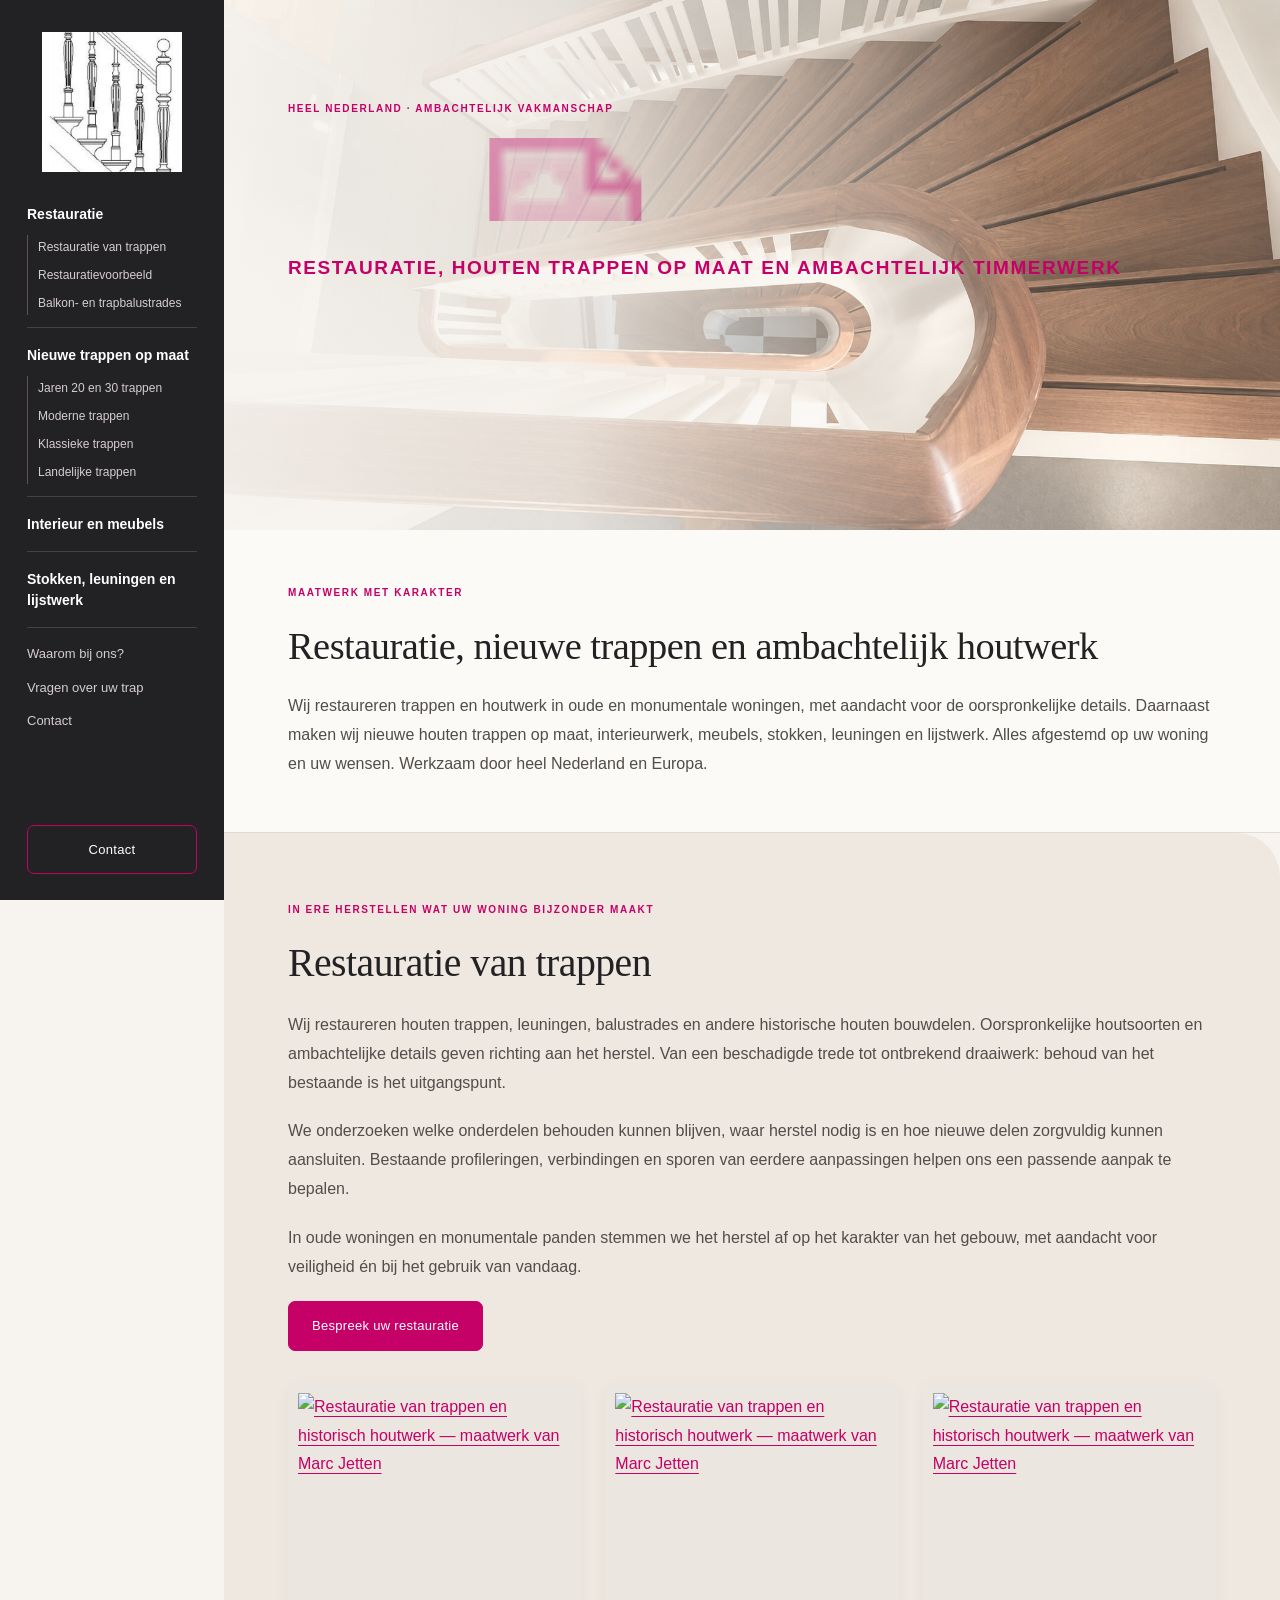
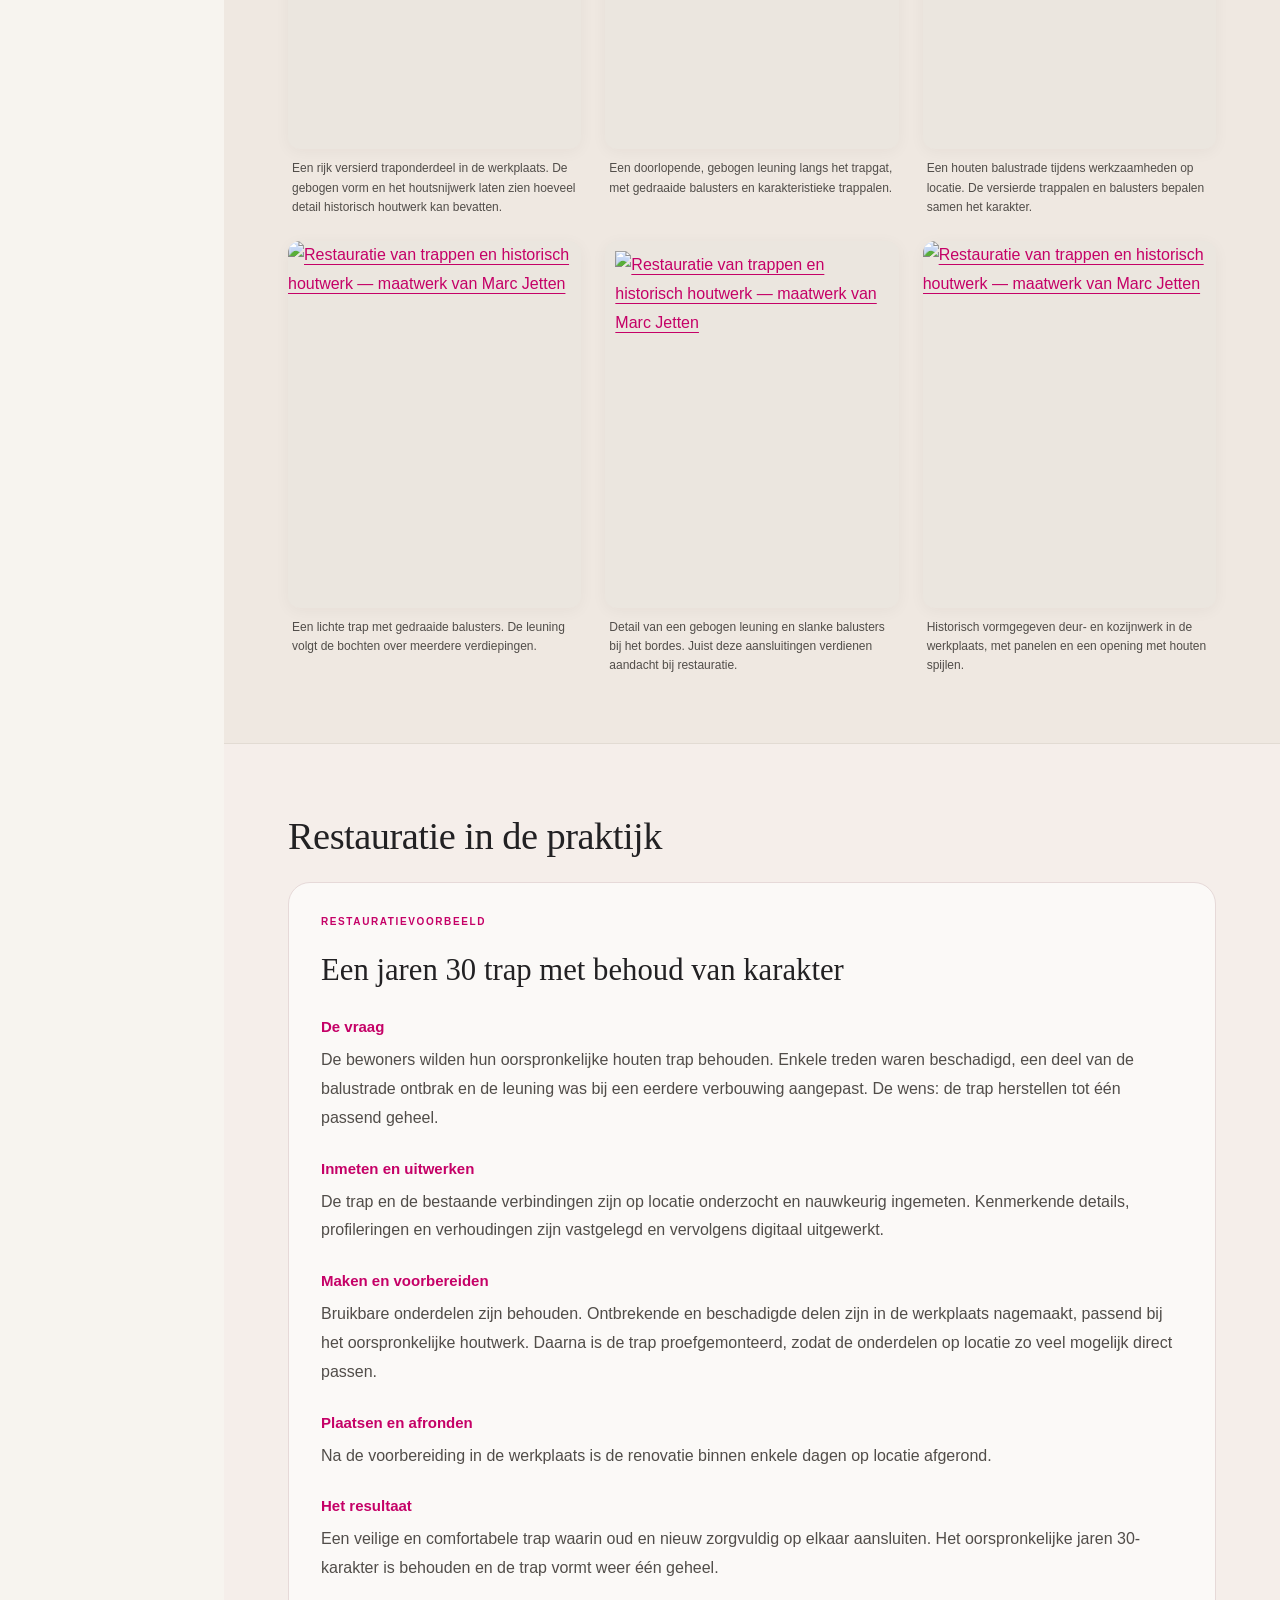
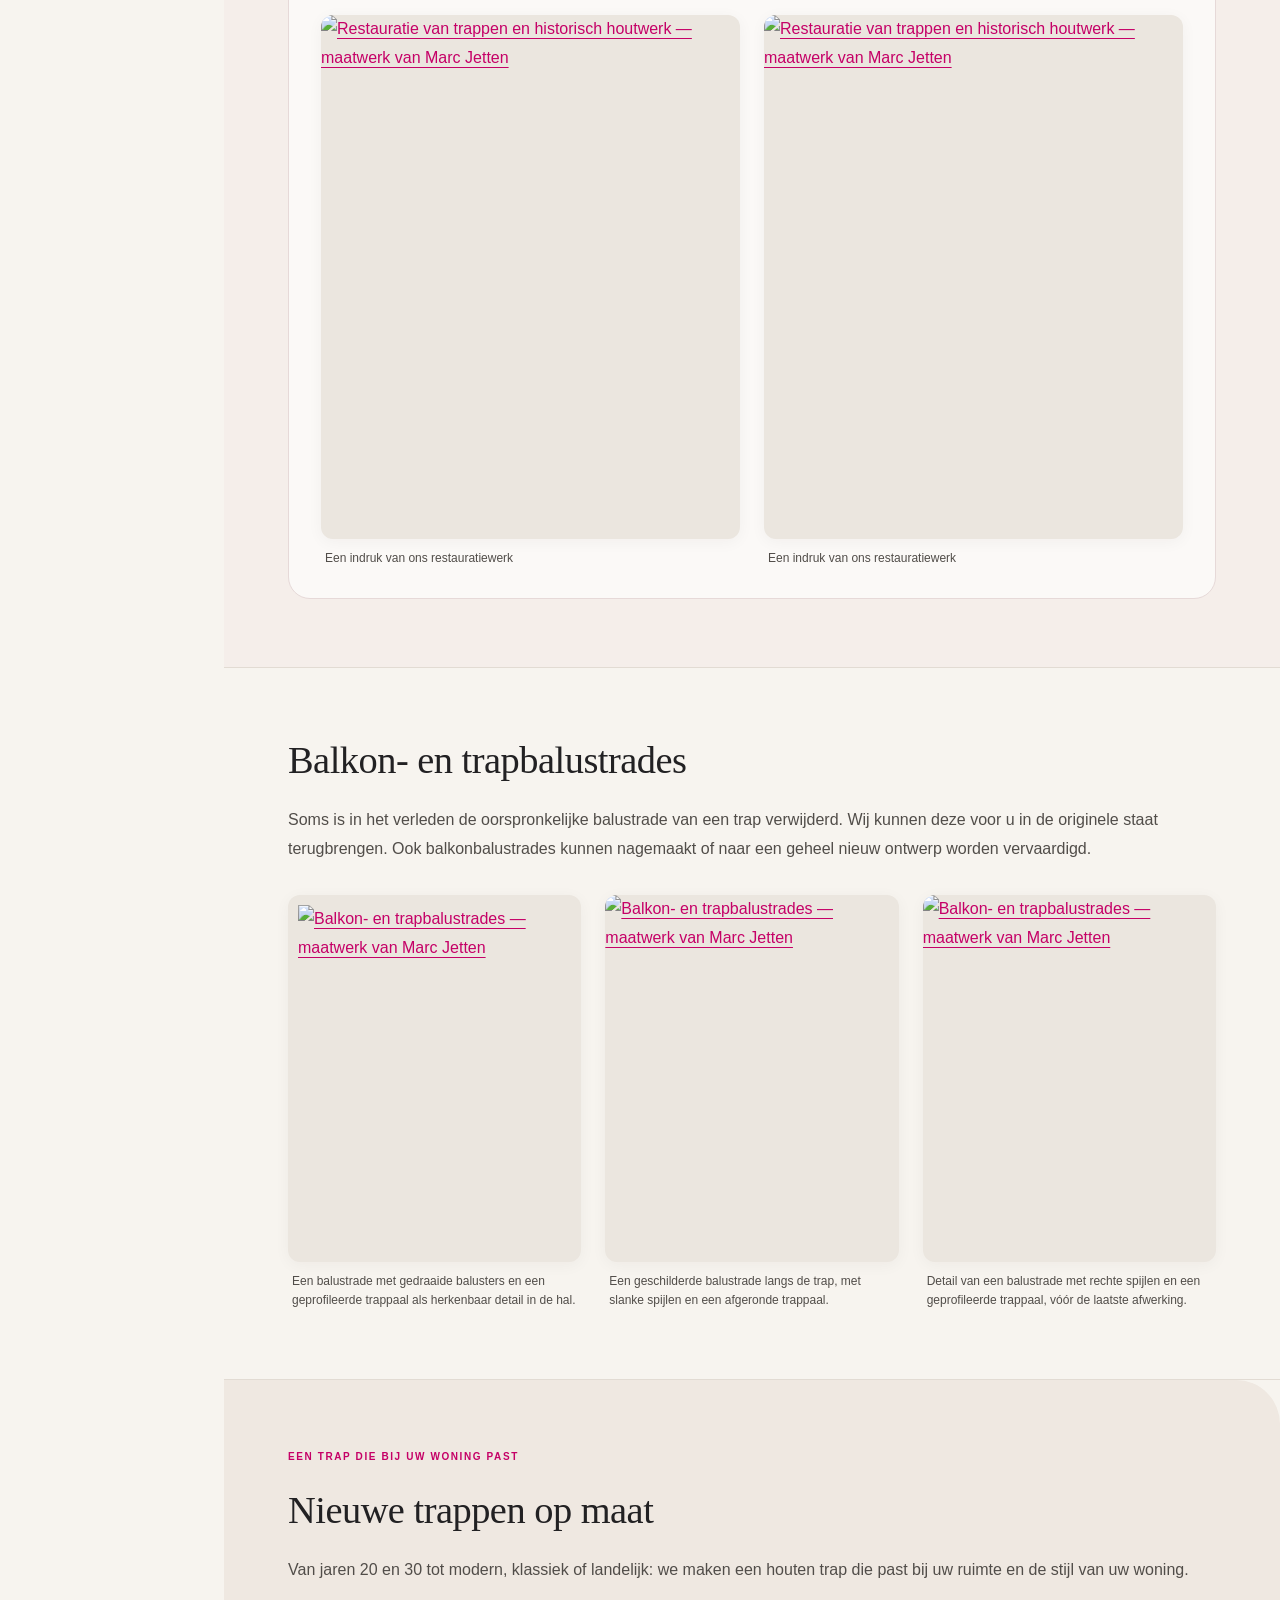
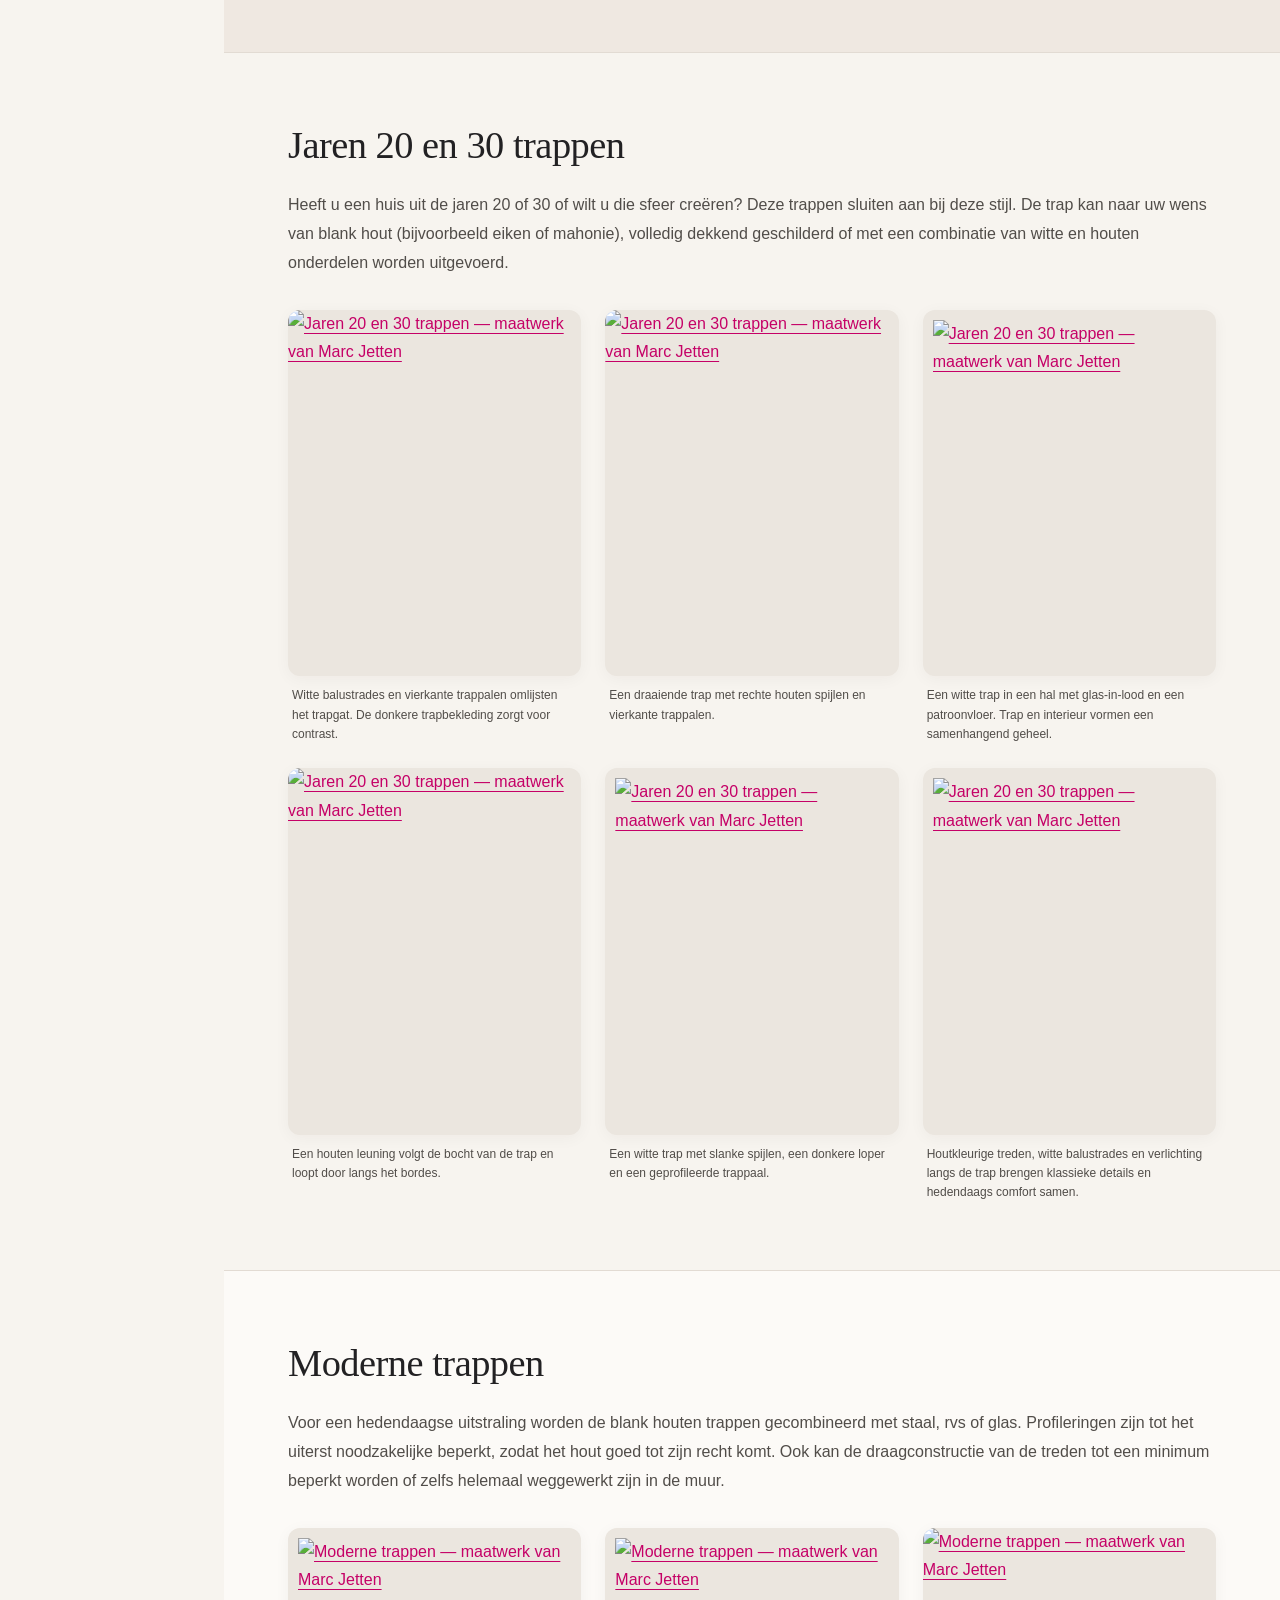
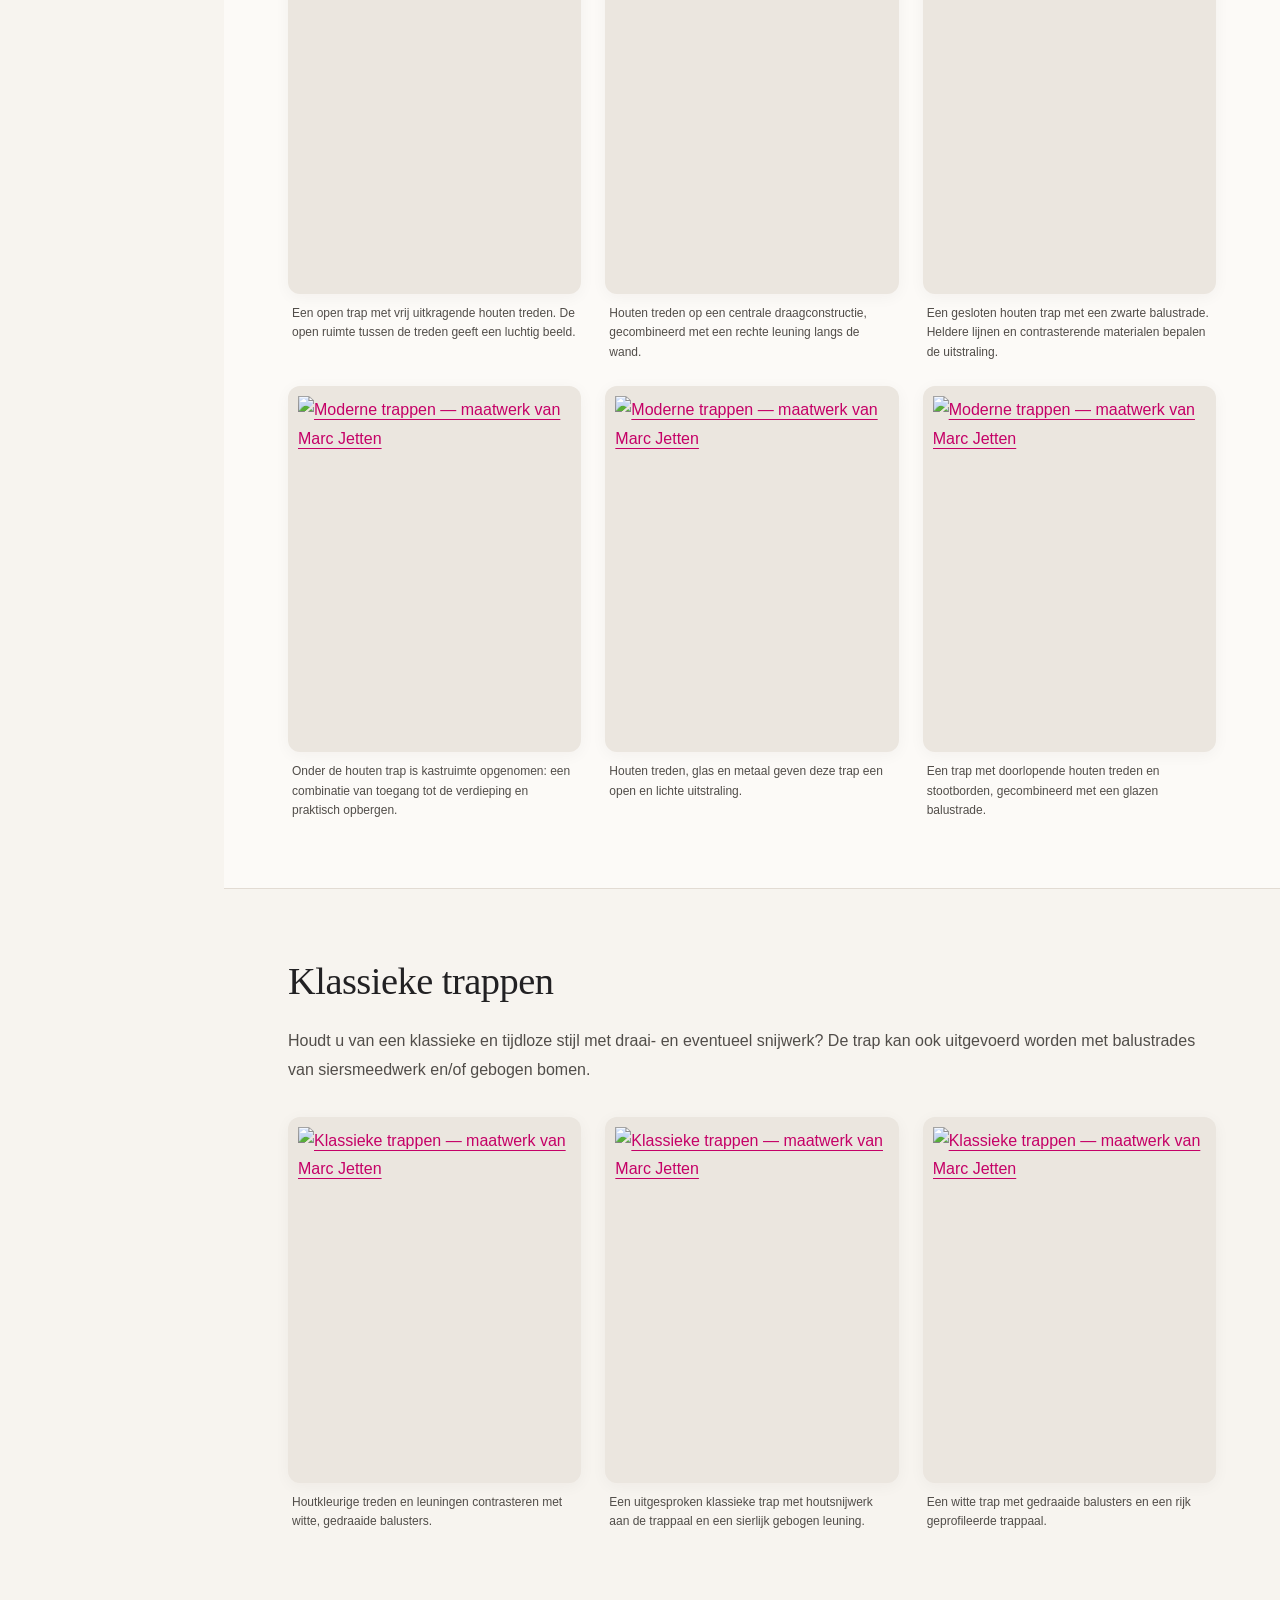
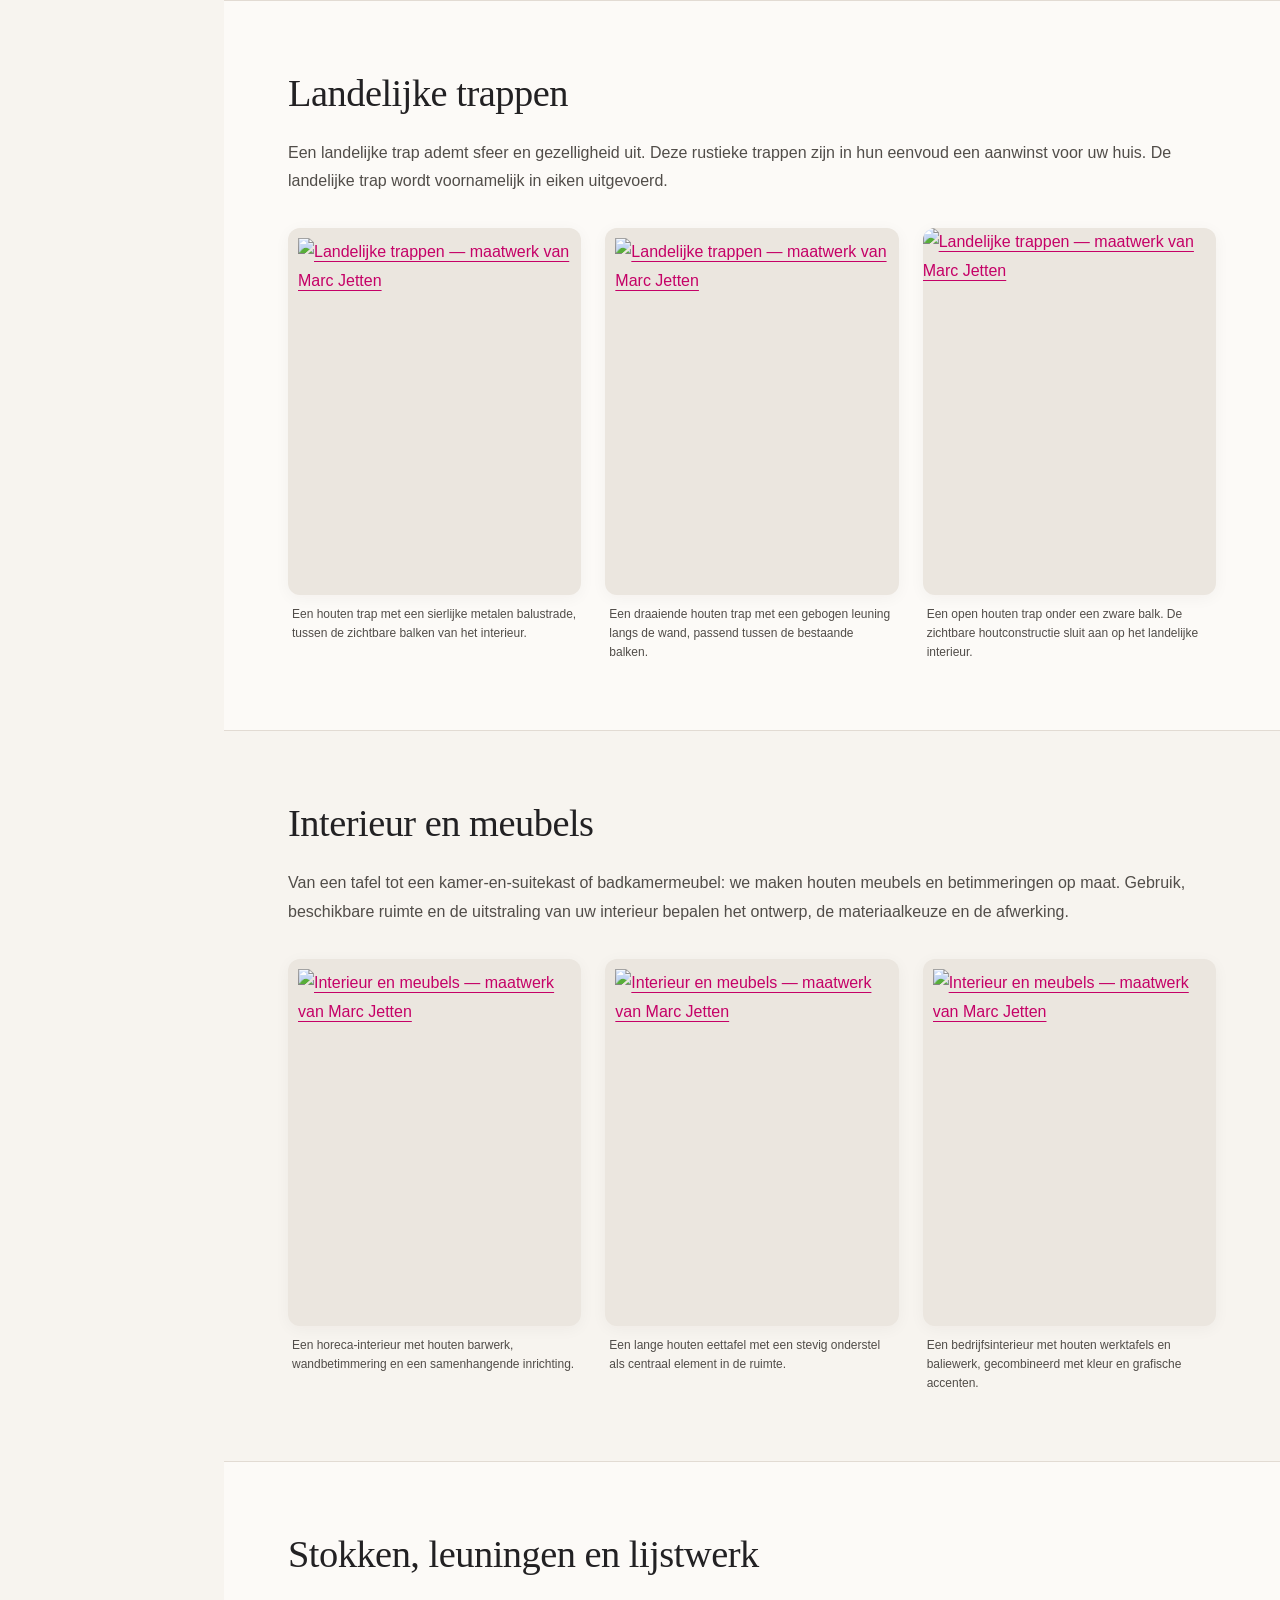
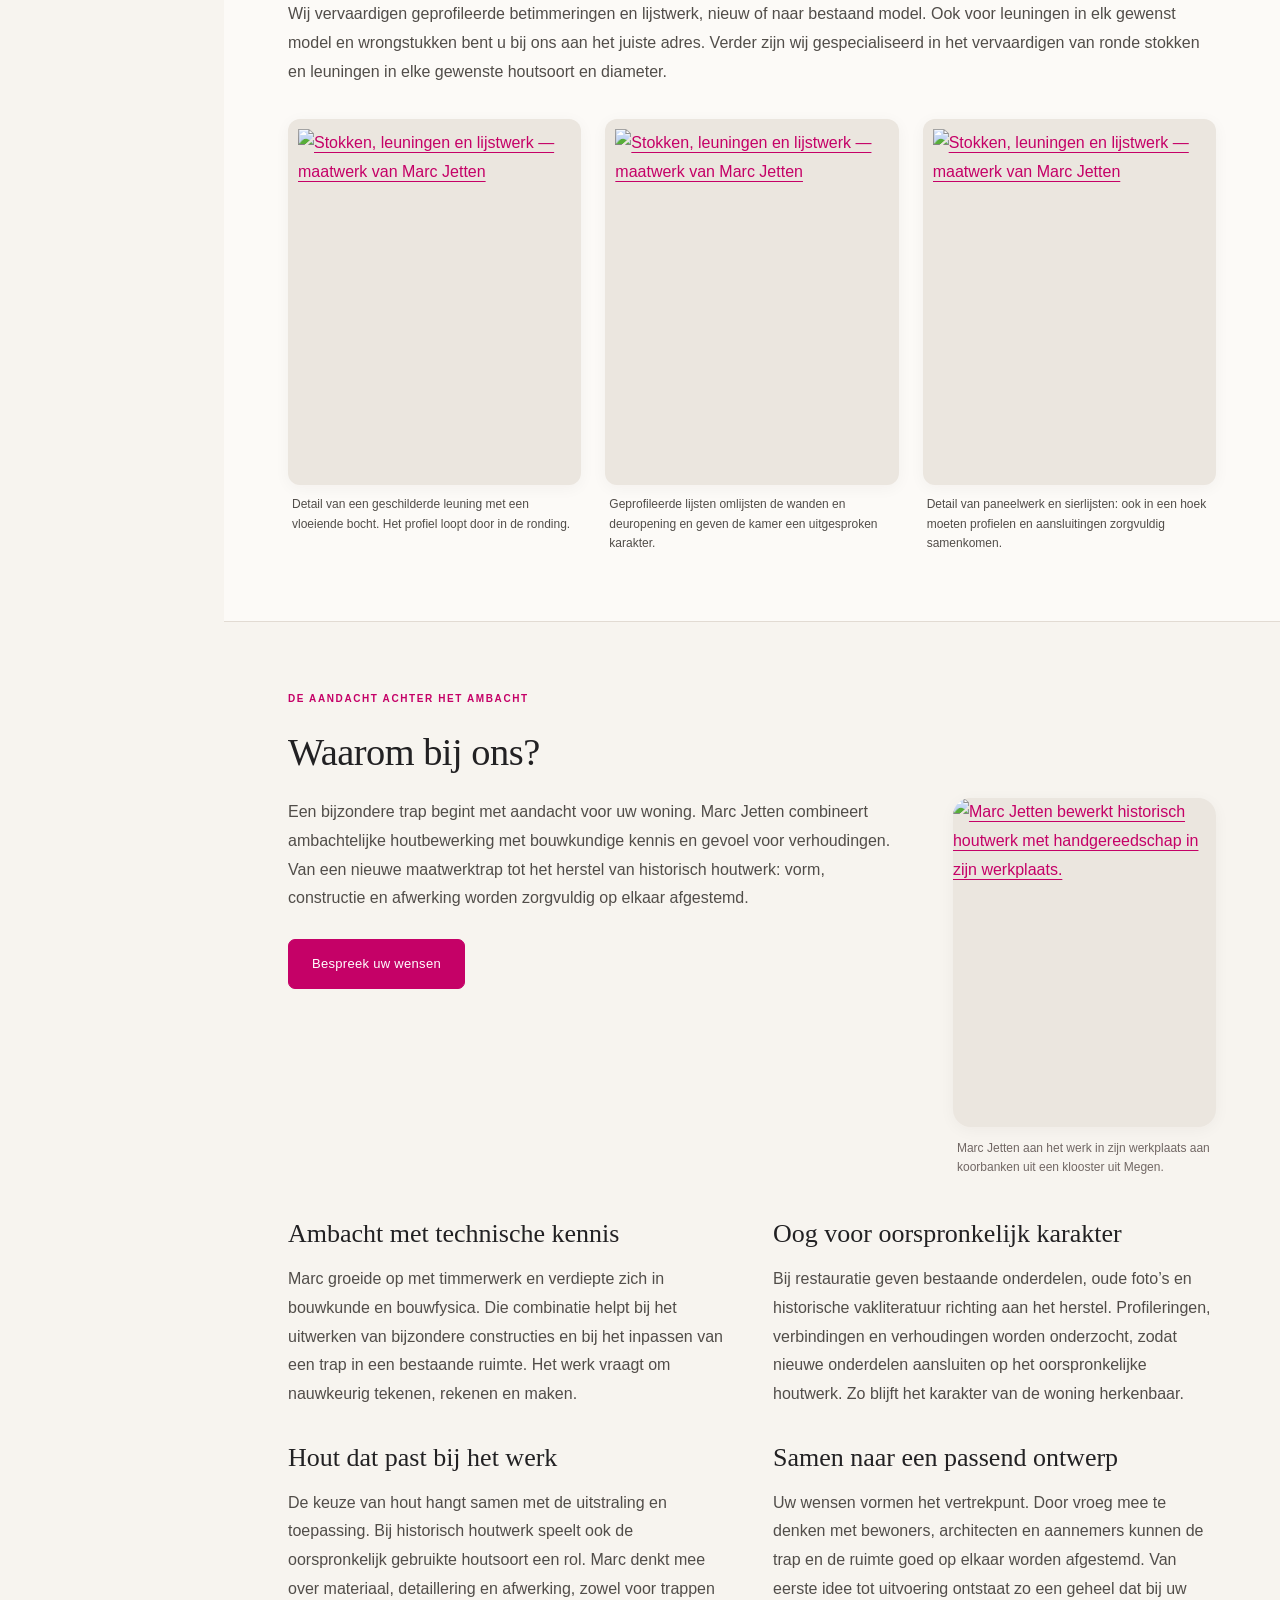
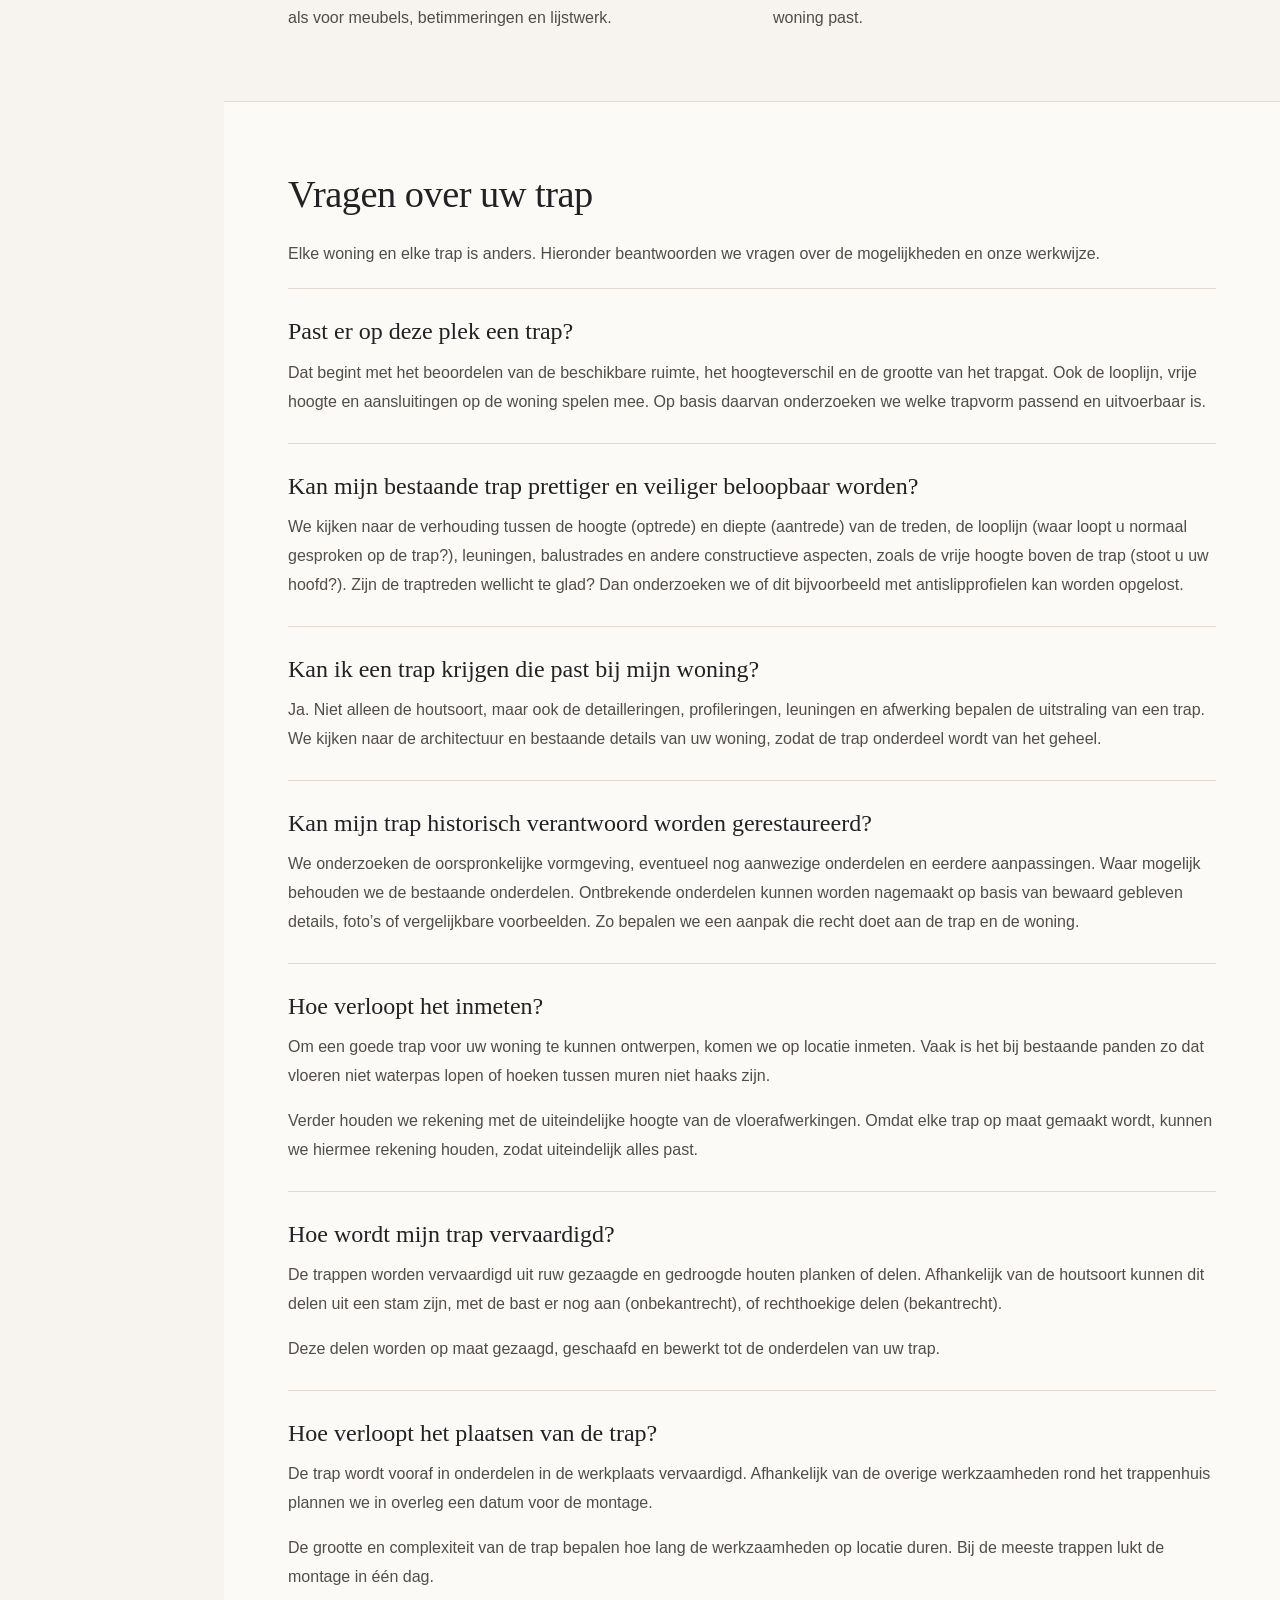
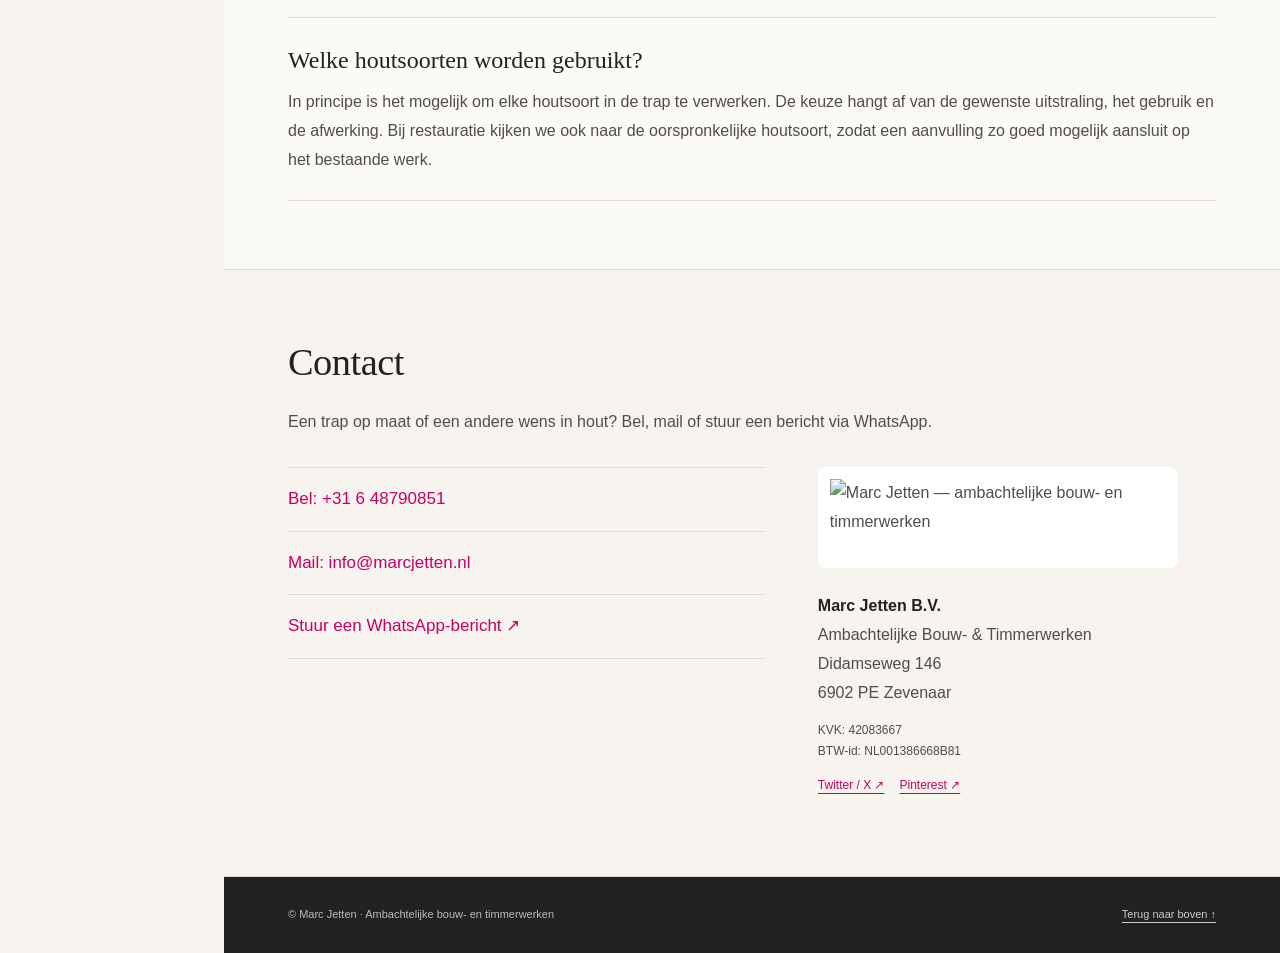
==== index.html @ 7ca2f25a "Add files via upload" ====
<!doctype html>
<html lang="nl"><head><meta charset="utf-8"><meta name="viewport" content="width=device-width,initial-scale=1">
<title>Ambachtelijke trappen op maat en restauratie | Marc Jetten</title>
<meta name="description" content="Marc Jetten maakt en restaureert ambachtelijke houten trappen op maat. Ook balustrades en timmerwerk. Werkzaam door heel Nederland.">
<meta name="robots" content="index,follow"><link rel="canonical" href="https://www.marcjetten.nl/"><meta name="theme-color" content="#141517">
<meta property="og:type" content="website"><meta property="og:locale" content="nl_NL"><meta property="og:title" content="Marc Jetten — houten trappen op maat"><meta property="og:description" content="Ambachtelijke maatwerktrappen en timmerwerk door heel Nederland.">
<link rel="stylesheet" href="styles.css"><script defer src="site.js"></script><script type="application/ld+json">{"@context": "https://schema.org", "@type": "LocalBusiness", "@id": "https://www.marcjetten.nl/#bedrijf", "name": "Marc Jetten Ambachtelijke Bouw- & Timmerwerken", "url": "https://www.marcjetten.nl/", "description": "Ambachtelijke houten trappen op maat, traprestauratie, balustrades en timmerwerk. Werkzaam door heel Nederland.", "telephone": "+31648790851", "email": "info@marcjetten.nl", "address": {"@type": "PostalAddress", "streetAddress": "Didamseweg 146", "postalCode": "6902 PE", "addressLocality": "Zevenaar", "addressCountry": "NL"}, "hasOfferCatalog": {"@type": "OfferCatalog", "name": "Trappen en timmerwerk", "itemListElement": [{"@type": "Offer", "itemOffered": {"@type": "Service", "name": "Restauratie van trappen", "description": "Wij restaureren houten trappen, leuningen, balustrades en andere historische houten bouwdelen. Oorspronkelijke houtsoorten en ambachtelijke details geven richting aan het herstel. Van een beschadigde trede tot ontbrekend draaiwerk: behoud van het bestaande is het uitgangspunt."}}, {"@type": "Offer", "itemOffered": {"@type": "Service", "name": "Balkon- en trapbalustrades", "description": "Soms is in het verleden de oorspronkelijke balustrade van een trap verwijderd. Wij kunnen deze voor u in de originele staat terugbrengen. Ook balkonbalustrades kunnen nagemaakt of naar een geheel nieuw ontwerp worden vervaardigd."}}, {"@type": "Offer", "itemOffered": {"@type": "Service", "name": "Jaren 20 en 30 trappen", "description": "Heeft u een huis uit de jaren 20 of 30 of wilt u die sfeer creëren? Deze trappen sluiten aan bij deze stijl. De trap kan naar uw wens van blank hout (bijvoorbeeld eiken of mahonie), volledig dekkend geschilderd of met een combinatie van witte en houten onderdelen worden uitgevoerd."}}, {"@type": "Offer", "itemOffered": {"@type": "Service", "name": "Moderne trappen", "description": "Voor een hedendaagse uitstraling worden de blank houten trappen gecombineerd met staal, rvs of glas. Profileringen zijn tot het uiterst noodzakelijke beperkt, zodat het hout goed tot zijn recht komt. Ook kan de draagconstructie van de treden tot een minimum beperkt worden of zelfs helemaal weggewerkt zijn in de muur."}}, {"@type": "Offer", "itemOffered": {"@type": "Service", "name": "Klassieke trappen", "description": "Houdt u van een klassieke en tijdloze stijl met draai- en eventueel snijwerk? De trap kan ook uitgevoerd worden met balustrades van siersmeedwerk en/of gebogen bomen."}}, {"@type": "Offer", "itemOffered": {"@type": "Service", "name": "Landelijke trappen", "description": "Een landelijke trap ademt sfeer en gezelligheid uit. Deze rustieke trappen zijn in hun eenvoud een aanwinst voor uw huis. De landelijke trap wordt voornamelijk in eiken uitgevoerd."}}, {"@type": "Offer", "itemOffered": {"@type": "Service", "name": "Interieur en meubels", "description": "Van een tafel tot een kamer-en-suitekast of badkamermeubel: we maken houten meubels en betimmeringen op maat. Gebruik, beschikbare ruimte en de uitstraling van uw interieur bepalen het ontwerp, de materiaalkeuze en de afwerking."}}, {"@type": "Offer", "itemOffered": {"@type": "Service", "name": "Stokken, leuningen en lijstwerk", "description": "Wij vervaardigen geprofileerde betimmeringen en lijstwerk, nieuw of naar bestaand model. Ook voor leuningen in elk gewenst model en wrongstukken bent u bij ons aan het juiste adres. Verder zijn wij gespecialiseerd in het vervaardigen van ronde stokken en leuningen in elke gewenste houtsoort en diameter."}}]}, "areaServed": {"@type": "Country", "name": "Nederland"}}</script></head>
<body><a class="skip" href="#inhoud">Naar de inhoud</a>
<header class="sidebar"><a class="brand" href="#home" aria-label="Marc Jetten — home"><img src="assets/trapillustratie.png" alt="Trapillustratie Marc Jetten" width="140" height="140"></a>
<button class="menu-toggle" type="button" aria-controls="navigatie" aria-expanded="false">Menu</button><nav id="navigatie" aria-label="Hoofdnavigatie"><div class="nav-group"><a class="nav-heading" href="#restauratie">Restauratie</a><div class="nav-items"><a href="#restauratie">Restauratie van trappen</a><a href="#projecten">Restauratievoorbeeld</a><a href="#balustrades">Balkon- en trapbalustrades</a></div></div><div class="nav-group"><a class="nav-heading" href="#nieuwe-trappen">Nieuwe trappen op maat</a><div class="nav-items"><a href="#jaren-20-en-30">Jaren 20 en 30 trappen</a><a href="#moderne-trappen">Moderne trappen</a><a href="#klassieke-trappen">Klassieke trappen</a><a href="#landelijke-trappen">Landelijke trappen</a></div></div><div class="nav-group"><a class="nav-heading" href="#interieur-en-meubels">Interieur en meubels</a><div class="nav-items"></div></div><div class="nav-group"><a class="nav-heading" href="#leuningen-en-lijstwerk">Stokken, leuningen en lijstwerk</a><div class="nav-items"></div></div><a href="#waarom-bij-ons">Waarom bij ons?</a><a href="#klantvragen">Vragen over uw trap</a><a href="#contact">Contact</a></nav><a class="contact-button" href="#contact">Contact</a></header>
<main id="inhoud"><section class="hero" id="home"><img src="assets/openingsfoto-rustig.jpg" alt="Ambachtelijk vervaardigde houten trap van Marc Jetten" fetchpriority="high"><div class="hero-copy"><p class="eyebrow">Heel Nederland · ambachtelijk vakmanschap</p><h1 class="hero-brand"><span class="visually-hidden">Marc Jetten</span><svg viewBox="235 0 1604 205" aria-hidden="true" focusable="false" xmlns="http://www.w3.org/2000/svg"><defs><filter id="woordmerk-dikker" x="-2%" y="-2%" width="104%" height="104%"><feMorphology operator="dilate" radius="2.4"/></filter><mask id="woordmerk-vorm" maskUnits="userSpaceOnUse" x="0" y="0" width="1839" height="423"><g filter="url(#woordmerk-dikker)"><image href="fotos/Logo/logomettrap.jpg" width="1839" height="423" style="filter:invert(1) grayscale(1)"/></g></mask></defs><rect x="235" y="0" width="1604" height="205" fill="#c50167" mask="url(#woordmerk-vorm)"/></svg></h1><p class="subtitle">Restauratie, houten trappen op maat en ambachtelijk timmerwerk</p></div></section>
<section class="section introduction"><p class="eyebrow">Maatwerk met karakter</p><h2>Restauratie, nieuwe trappen en ambachtelijk houtwerk</h2><p>Wij restaureren trappen en houtwerk in oude en monumentale woningen, met aandacht voor de oorspronkelijke details. Daarnaast maken wij nieuwe houten trappen op maat, interieurwerk, meubels, stokken, leuningen en lijstwerk. Alles afgestemd op uw woning en uw wensen. Werkzaam door heel Nederland en Europa.</p></section>
<section class="section restoration-section" id="restauratie" aria-labelledby="titel-restauratie"><p class="eyebrow">In ere herstellen wat uw woning bijzonder maakt</p><h2 id="titel-restauratie">Restauratie van trappen</h2><p class="intro">Wij restaureren houten trappen, leuningen, balustrades en andere historische houten bouwdelen. Oorspronkelijke houtsoorten en ambachtelijke details geven richting aan het herstel. Van een beschadigde trede tot ontbrekend draaiwerk: behoud van het bestaande is het uitgangspunt.</p><p class="intro">We onderzoeken welke onderdelen behouden kunnen blijven, waar herstel nodig is en hoe nieuwe delen zorgvuldig kunnen aansluiten. Bestaande profileringen, verbindingen en sporen van eerdere aanpassingen helpen ons een passende aanpak te bepalen.</p><p class="intro">In oude woningen en monumentale panden stemmen we het herstel af op het karakter van het gebouw, met aandacht voor veiligheid én bij het gebruik van vandaag.</p><p><a class="button" href="#contact">Bespreek uw restauratie</a></p><div class="gallery"><figure class="photo photo--contain"><a href="fotos/Restauratie/c.jpg" target="_blank" rel="noopener" aria-label="Restauratie van trappen en historisch houtwerk — maatwerk van Marc Jetten — vergroot foto"><img src="fotos/Restauratie/c.jpg" alt="Restauratie van trappen en historisch houtwerk — maatwerk van Marc Jetten" style="object-position:50% 50%" loading="lazy" decoding="async" width="480" height="600"></a><figcaption>Een rijk versierd traponderdeel in de werkplaats. De gebogen vorm en het houtsnijwerk laten zien hoeveel detail historisch houtwerk kan bevatten.</figcaption></figure><figure class="photo photo--contain"><a href="fotos/Restauratie/IMG00035.JPG" target="_blank" rel="noopener" aria-label="Restauratie van trappen en historisch houtwerk — maatwerk van Marc Jetten — vergroot foto"><img src="fotos/Restauratie/IMG00035.JPG" alt="Restauratie van trappen en historisch houtwerk — maatwerk van Marc Jetten" style="object-position:50% 50%" loading="lazy" decoding="async" width="480" height="600"></a><figcaption>Een doorlopende, gebogen leuning langs het trapgat, met gedraaide balusters en karakteristieke trappalen.</figcaption></figure><figure class="photo photo--contain"><a href="fotos/Restauratie/DSC02019.JPG" target="_blank" rel="noopener" aria-label="Restauratie van trappen en historisch houtwerk — maatwerk van Marc Jetten — vergroot foto"><img src="fotos/Restauratie/DSC02019.JPG" alt="Restauratie van trappen en historisch houtwerk — maatwerk van Marc Jetten" style="object-position:50% 50%" loading="lazy" decoding="async" width="480" height="600"></a><figcaption>Een houten balustrade tijdens werkzaamheden op locatie. De versierde trappalen en balusters bepalen samen het karakter.</figcaption></figure><figure class="photo photo--cover"><a href="fotos/Restauratie/DSC02213.JPG" target="_blank" rel="noopener" aria-label="Restauratie van trappen en historisch houtwerk — maatwerk van Marc Jetten — vergroot foto"><img src="fotos/Restauratie/DSC02213.JPG" alt="Restauratie van trappen en historisch houtwerk — maatwerk van Marc Jetten" style="object-position:50% 50%" loading="lazy" decoding="async" width="480" height="600"></a><figcaption>Een lichte trap met gedraaide balusters. De leuning volgt de bochten over meerdere verdiepingen.</figcaption></figure><figure class="photo photo--contain"><a href="fotos/Restauratie/IMG00050.JPG" target="_blank" rel="noopener" aria-label="Restauratie van trappen en historisch houtwerk — maatwerk van Marc Jetten — vergroot foto"><img src="fotos/Restauratie/IMG00050.JPG" alt="Restauratie van trappen en historisch houtwerk — maatwerk van Marc Jetten" style="object-position:50% 50%" loading="lazy" decoding="async" width="480" height="600"></a><figcaption>Detail van een gebogen leuning en slanke balusters bij het bordes. Juist deze aansluitingen verdienen aandacht bij restauratie.</figcaption></figure><figure class="photo photo--cover"><a href="fotos/Restauratie/IMG_5368.JPG" target="_blank" rel="noopener" aria-label="Restauratie van trappen en historisch houtwerk — maatwerk van Marc Jetten — vergroot foto"><img src="fotos/Restauratie/IMG_5368.JPG" alt="Restauratie van trappen en historisch houtwerk — maatwerk van Marc Jetten" style="object-position:50% 50%" loading="lazy" decoding="async" width="480" height="600"></a><figcaption>Historisch vormgegeven deur- en kozijnwerk in de werkplaats, met panelen en een opening met houten spijlen.</figcaption></figure></div></section><section class="section project-section" id="projecten"><h2>Restauratie in de praktijk</h2><article class="project"><p class="eyebrow">Restauratievoorbeeld</p><h3>Een jaren 30 trap met behoud van karakter</h3><div class="project-steps"><div class="project-step"><h4>De vraag</h4><p>De bewoners wilden hun oorspronkelijke houten trap behouden. Enkele treden waren beschadigd, een deel van de balustrade ontbrak en de leuning was bij een eerdere verbouwing aangepast. De wens: de trap herstellen tot één passend geheel.</p></div><div class="project-step"><h4>Inmeten en uitwerken</h4><p>De trap en de bestaande verbindingen zijn op locatie onderzocht en nauwkeurig ingemeten. Kenmerkende details, profileringen en verhoudingen zijn vastgelegd en vervolgens digitaal uitgewerkt.</p></div><div class="project-step"><h4>Maken en voorbereiden</h4><p>Bruikbare onderdelen zijn behouden. Ontbrekende en beschadigde delen zijn in de werkplaats nagemaakt, passend bij het oorspronkelijke houtwerk. Daarna is de trap proefgemonteerd, zodat de onderdelen op locatie zo veel mogelijk direct passen.</p></div><div class="project-step"><h4>Plaatsen en afronden</h4><p>Na de voorbereiding in de werkplaats is de renovatie binnen enkele dagen op locatie afgerond.</p></div><div class="project-step"><h4>Het resultaat</h4><p>Een veilige en comfortabele trap waarin oud en nieuw zorgvuldig op elkaar aansluiten. Het oorspronkelijke jaren 30-karakter is behouden en de trap vormt weer één geheel.</p></div></div><div class="gallery"><figure class="photo photo--contain"><a href="fotos/Restauratie/c.jpg" target="_blank" rel="noopener" aria-label="Restauratie van trappen en historisch houtwerk — maatwerk van Marc Jetten — vergroot foto"><img src="fotos/Restauratie/c.jpg" alt="Restauratie van trappen en historisch houtwerk — maatwerk van Marc Jetten" style="object-position:50% 50%" loading="lazy" decoding="async" width="480" height="600"></a><figcaption>Een indruk van ons restauratiewerk</figcaption></figure><figure class="photo photo--contain"><a href="fotos/Restauratie/IMG00035.JPG" target="_blank" rel="noopener" aria-label="Restauratie van trappen en historisch houtwerk — maatwerk van Marc Jetten — vergroot foto"><img src="fotos/Restauratie/IMG00035.JPG" alt="Restauratie van trappen en historisch houtwerk — maatwerk van Marc Jetten" style="object-position:50% 50%" loading="lazy" decoding="async" width="480" height="600"></a><figcaption>Een indruk van ons restauratiewerk</figcaption></figure></div></article></section><section class="section " id="balustrades" aria-labelledby="titel-balustrades"><h2 id="titel-balustrades">Balkon- en trapbalustrades</h2><p class="intro">Soms is in het verleden de oorspronkelijke balustrade van een trap verwijderd. Wij kunnen deze voor u in de originele staat terugbrengen. Ook balkonbalustrades kunnen nagemaakt of naar een geheel nieuw ontwerp worden vervaardigd.</p><div class="gallery"><figure class="photo photo--contain"><a href="fotos/Balkon%20en%20traphekken/beginfoto.JPG" target="_blank" rel="noopener" aria-label="Balkon- en trapbalustrades — maatwerk van Marc Jetten — vergroot foto"><img src="fotos/Balkon%20en%20traphekken/beginfoto.JPG" alt="Balkon- en trapbalustrades — maatwerk van Marc Jetten" style="object-position:50% 50%" loading="lazy" decoding="async" width="480" height="600"></a><figcaption>Een balustrade met gedraaide balusters en een geprofileerde trappaal als herkenbaar detail in de hal.</figcaption></figure><figure class="photo photo--cover"><a href="fotos/Balkon%20en%20traphekken/DSC02179.JPG" target="_blank" rel="noopener" aria-label="Balkon- en trapbalustrades — maatwerk van Marc Jetten — vergroot foto"><img src="fotos/Balkon%20en%20traphekken/DSC02179.JPG" alt="Balkon- en trapbalustrades — maatwerk van Marc Jetten" style="object-position:50% 50%" loading="lazy" decoding="async" width="480" height="600"></a><figcaption>Een geschilderde balustrade langs de trap, met slanke spijlen en een afgeronde trappaal.</figcaption></figure><figure class="photo photo--cover"><a href="fotos/Balkon%20en%20traphekken/IMG_3470.jpg" target="_blank" rel="noopener" aria-label="Balkon- en trapbalustrades — maatwerk van Marc Jetten — vergroot foto"><img src="fotos/Balkon%20en%20traphekken/IMG_3470.jpg" alt="Balkon- en trapbalustrades — maatwerk van Marc Jetten" style="object-position:50% 50%" loading="lazy" decoding="async" width="480" height="600"></a><figcaption>Detail van een balustrade met rechte spijlen en een geprofileerde trappaal, vóór de laatste afwerking.</figcaption></figure></div></section><section class="section chapter-heading" id="nieuwe-trappen" aria-labelledby="titel-nieuwe-trappen"><p class="eyebrow">Een trap die bij uw woning past</p><h2 id="titel-nieuwe-trappen">Nieuwe trappen op maat</h2><p class="intro">Van jaren 20 en 30 tot modern, klassiek of landelijk: we maken een houten trap die past bij uw ruimte en de stijl van uw woning.</p></section><section class="section " id="jaren-20-en-30" aria-labelledby="titel-jaren-20-en-30"><h2 id="titel-jaren-20-en-30">Jaren 20 en 30 trappen</h2><p class="intro">Heeft u een huis uit de jaren 20 of 30 of wilt u die sfeer creëren? Deze trappen sluiten aan bij deze stijl. De trap kan naar uw wens van blank hout (bijvoorbeeld eiken of mahonie), volledig dekkend geschilderd of met een combinatie van witte en houten onderdelen worden uitgevoerd.</p><div class="gallery"><figure class="photo photo--cover"><a href="fotos/Jaren%2030/DSC01485.JPG" target="_blank" rel="noopener" aria-label="Jaren 20 en 30 trappen — maatwerk van Marc Jetten — vergroot foto"><img src="fotos/Jaren%2030/DSC01485.JPG" alt="Jaren 20 en 30 trappen — maatwerk van Marc Jetten" style="object-position:50% 50%" loading="lazy" decoding="async" width="480" height="600"></a><figcaption>Witte balustrades en vierkante trappalen omlijsten het trapgat. De donkere trapbekleding zorgt voor contrast.</figcaption></figure><figure class="photo photo--cover"><a href="fotos/Jaren%2030/Image-1.jpg" target="_blank" rel="noopener" aria-label="Jaren 20 en 30 trappen — maatwerk van Marc Jetten — vergroot foto"><img src="fotos/Jaren%2030/Image-1.jpg" alt="Jaren 20 en 30 trappen — maatwerk van Marc Jetten" style="object-position:50% 50%" loading="lazy" decoding="async" width="480" height="600"></a><figcaption>Een draaiende trap met rechte houten spijlen en vierkante trappalen.</figcaption></figure><figure class="photo photo--contain"><a href="fotos/Jaren%2030/DSC04660.JPG" target="_blank" rel="noopener" aria-label="Jaren 20 en 30 trappen — maatwerk van Marc Jetten — vergroot foto"><img src="fotos/Jaren%2030/DSC04660.JPG" alt="Jaren 20 en 30 trappen — maatwerk van Marc Jetten" style="object-position:50% 50%" loading="lazy" decoding="async" width="480" height="600"></a><figcaption>Een witte trap in een hal met glas-in-lood en een patroonvloer. Trap en interieur vormen een samenhangend geheel.</figcaption></figure><figure class="photo photo--cover"><a href="fotos/Jaren%2030/IMG_0503.jpg" target="_blank" rel="noopener" aria-label="Jaren 20 en 30 trappen — maatwerk van Marc Jetten — vergroot foto"><img src="fotos/Jaren%2030/IMG_0503.jpg" alt="Jaren 20 en 30 trappen — maatwerk van Marc Jetten" style="object-position:50% 50%" loading="lazy" decoding="async" width="480" height="600"></a><figcaption>Een houten leuning volgt de bocht van de trap en loopt door langs het bordes.</figcaption></figure><figure class="photo photo--contain"><a href="fotos/Jaren%2030/DSC02108.JPG" target="_blank" rel="noopener" aria-label="Jaren 20 en 30 trappen — maatwerk van Marc Jetten — vergroot foto"><img src="fotos/Jaren%2030/DSC02108.JPG" alt="Jaren 20 en 30 trappen — maatwerk van Marc Jetten" style="object-position:50% 50%" loading="lazy" decoding="async" width="480" height="600"></a><figcaption>Een witte trap met slanke spijlen, een donkere loper en een geprofileerde trappaal.</figcaption></figure><figure class="photo photo--contain"><a href="fotos/Jaren%2030/IMG_0297.JPG" target="_blank" rel="noopener" aria-label="Jaren 20 en 30 trappen — maatwerk van Marc Jetten — vergroot foto"><img src="fotos/Jaren%2030/IMG_0297.JPG" alt="Jaren 20 en 30 trappen — maatwerk van Marc Jetten" style="object-position:50% 50%" loading="lazy" decoding="async" width="480" height="600"></a><figcaption>Houtkleurige treden, witte balustrades en verlichting langs de trap brengen klassieke details en hedendaags comfort samen.</figcaption></figure></div></section><section class="section " id="moderne-trappen" aria-labelledby="titel-moderne-trappen"><h2 id="titel-moderne-trappen">Moderne trappen</h2><p class="intro">Voor een hedendaagse uitstraling worden de blank houten trappen gecombineerd met staal, rvs of glas. Profileringen zijn tot het uiterst noodzakelijke beperkt, zodat het hout goed tot zijn recht komt. Ook kan de draagconstructie van de treden tot een minimum beperkt worden of zelfs helemaal weggewerkt zijn in de muur.</p><div class="gallery"><figure class="photo photo--contain"><a href="fotos/Moderne%20trappen/45.jpg" target="_blank" rel="noopener" aria-label="Moderne trappen — maatwerk van Marc Jetten — vergroot foto"><img src="fotos/Moderne%20trappen/45.jpg" alt="Moderne trappen — maatwerk van Marc Jetten" style="object-position:50% 50%" loading="lazy" decoding="async" width="480" height="600"></a><figcaption>Een open trap met vrij uitkragende houten treden. De open ruimte tussen de treden geeft een luchtig beeld.</figcaption></figure><figure class="photo photo--contain"><a href="fotos/Moderne%20trappen/IMG_4645.JPG" target="_blank" rel="noopener" aria-label="Moderne trappen — maatwerk van Marc Jetten — vergroot foto"><img src="fotos/Moderne%20trappen/IMG_4645.JPG" alt="Moderne trappen — maatwerk van Marc Jetten" style="object-position:50% 50%" loading="lazy" decoding="async" width="480" height="600"></a><figcaption>Houten treden op een centrale draagconstructie, gecombineerd met een rechte leuning langs de wand.</figcaption></figure><figure class="photo photo--cover"><a href="fotos/Moderne%20trappen/IMG_5695.JPG" target="_blank" rel="noopener" aria-label="Moderne trappen — maatwerk van Marc Jetten — vergroot foto"><img src="fotos/Moderne%20trappen/IMG_5695.JPG" alt="Moderne trappen — maatwerk van Marc Jetten" style="object-position:50% 50%" loading="lazy" decoding="async" width="480" height="600"></a><figcaption>Een gesloten houten trap met een zwarte balustrade. Heldere lijnen en contrasterende materialen bepalen de uitstraling.</figcaption></figure><figure class="photo photo--contain"><a href="fotos/Moderne%20trappen/IMG_5697.jpg" target="_blank" rel="noopener" aria-label="Moderne trappen — maatwerk van Marc Jetten — vergroot foto"><img src="fotos/Moderne%20trappen/IMG_5697.jpg" alt="Moderne trappen — maatwerk van Marc Jetten" style="object-position:50% 50%" loading="lazy" decoding="async" width="480" height="600"></a><figcaption>Onder de houten trap is kastruimte opgenomen: een combinatie van toegang tot de verdieping en praktisch opbergen.</figcaption></figure><figure class="photo photo--contain"><a href="fotos/Moderne%20trappen/beginfoto.JPG" target="_blank" rel="noopener" aria-label="Moderne trappen — maatwerk van Marc Jetten — vergroot foto"><img src="fotos/Moderne%20trappen/beginfoto.JPG" alt="Moderne trappen — maatwerk van Marc Jetten" style="object-position:50% 50%" loading="lazy" decoding="async" width="480" height="600"></a><figcaption>Houten treden, glas en metaal geven deze trap een open en lichte uitstraling.</figcaption></figure><figure class="photo photo--contain"><a href="fotos/Moderne%20trappen/eiken.JPG" target="_blank" rel="noopener" aria-label="Moderne trappen — maatwerk van Marc Jetten — vergroot foto"><img src="fotos/Moderne%20trappen/eiken.JPG" alt="Moderne trappen — maatwerk van Marc Jetten" style="object-position:50% 50%" loading="lazy" decoding="async" width="480" height="600"></a><figcaption>Een trap met doorlopende houten treden en stootborden, gecombineerd met een glazen balustrade.</figcaption></figure></div></section><section class="section " id="klassieke-trappen" aria-labelledby="titel-klassieke-trappen"><h2 id="titel-klassieke-trappen">Klassieke trappen</h2><p class="intro">Houdt u van een klassieke en tijdloze stijl met draai- en eventueel snijwerk? De trap kan ook uitgevoerd worden met balustrades van siersmeedwerk en/of gebogen bomen.</p><div class="gallery"><figure class="photo photo--contain"><a href="fotos/Klassieke%20trappen/DSC01148.JPG" target="_blank" rel="noopener" aria-label="Klassieke trappen — maatwerk van Marc Jetten — vergroot foto"><img src="fotos/Klassieke%20trappen/DSC01148.JPG" alt="Klassieke trappen — maatwerk van Marc Jetten" style="object-position:50% 50%" loading="lazy" decoding="async" width="480" height="600"></a><figcaption>Houtkleurige treden en leuningen contrasteren met witte, gedraaide balusters.</figcaption></figure><figure class="photo photo--contain"><a href="fotos/Klassieke%20trappen/DSC01207.JPG" target="_blank" rel="noopener" aria-label="Klassieke trappen — maatwerk van Marc Jetten — vergroot foto"><img src="fotos/Klassieke%20trappen/DSC01207.JPG" alt="Klassieke trappen — maatwerk van Marc Jetten" style="object-position:50% 50%" loading="lazy" decoding="async" width="480" height="600"></a><figcaption>Een uitgesproken klassieke trap met houtsnijwerk aan de trappaal en een sierlijk gebogen leuning.</figcaption></figure><figure class="photo photo--contain"><a href="fotos/Klassieke%20trappen/DSC01756.JPG" target="_blank" rel="noopener" aria-label="Klassieke trappen — maatwerk van Marc Jetten — vergroot foto"><img src="fotos/Klassieke%20trappen/DSC01756.JPG" alt="Klassieke trappen — maatwerk van Marc Jetten" style="object-position:50% 50%" loading="lazy" decoding="async" width="480" height="600"></a><figcaption>Een witte trap met gedraaide balusters en een rijk geprofileerde trappaal.</figcaption></figure></div></section><section class="section " id="landelijke-trappen" aria-labelledby="titel-landelijke-trappen"><h2 id="titel-landelijke-trappen">Landelijke trappen</h2><p class="intro">Een landelijke trap ademt sfeer en gezelligheid uit. Deze rustieke trappen zijn in hun eenvoud een aanwinst voor uw huis. De landelijke trap wordt voornamelijk in eiken uitgevoerd.</p><div class="gallery"><figure class="photo photo--contain"><a href="fotos/Landelijke%20trappen/DSC06450.JPG" target="_blank" rel="noopener" aria-label="Landelijke trappen — maatwerk van Marc Jetten — vergroot foto"><img src="fotos/Landelijke%20trappen/DSC06450.JPG" alt="Landelijke trappen — maatwerk van Marc Jetten" style="object-position:50% 50%" loading="lazy" decoding="async" width="480" height="600"></a><figcaption>Een houten trap met een sierlijke metalen balustrade, tussen de zichtbare balken van het interieur.</figcaption></figure><figure class="photo photo--contain"><a href="fotos/Landelijke%20trappen/DSC05440.JPG" target="_blank" rel="noopener" aria-label="Landelijke trappen — maatwerk van Marc Jetten — vergroot foto"><img src="fotos/Landelijke%20trappen/DSC05440.JPG" alt="Landelijke trappen — maatwerk van Marc Jetten" style="object-position:50% 50%" loading="lazy" decoding="async" width="480" height="600"></a><figcaption>Een draaiende houten trap met een gebogen leuning langs de wand, passend tussen de bestaande balken.</figcaption></figure><figure class="photo photo--cover"><a href="fotos/Landelijke%20trappen/upload%20140410%20014.JPG" target="_blank" rel="noopener" aria-label="Landelijke trappen — maatwerk van Marc Jetten — vergroot foto"><img src="fotos/Landelijke%20trappen/upload%20140410%20014.JPG" alt="Landelijke trappen — maatwerk van Marc Jetten" style="object-position:50% 50%" loading="lazy" decoding="async" width="480" height="600"></a><figcaption>Een open houten trap onder een zware balk. De zichtbare houtconstructie sluit aan op het landelijke interieur.</figcaption></figure></div></section><section class="section " id="interieur-en-meubels" aria-labelledby="titel-interieur-en-meubels"><h2 id="titel-interieur-en-meubels">Interieur en meubels</h2><p class="intro">Van een tafel tot een kamer-en-suitekast of badkamermeubel: we maken houten meubels en betimmeringen op maat. Gebruik, beschikbare ruimte en de uitstraling van uw interieur bepalen het ontwerp, de materiaalkeuze en de afwerking.</p><div class="gallery"><figure class="photo photo--contain"><a href="fotos/Interieur%20en%20meubels/18.jpg" target="_blank" rel="noopener" aria-label="Interieur en meubels — maatwerk van Marc Jetten — vergroot foto"><img src="fotos/Interieur%20en%20meubels/18.jpg" alt="Interieur en meubels — maatwerk van Marc Jetten" style="object-position:50% 50%" loading="lazy" decoding="async" width="480" height="600"></a><figcaption>Een horeca-interieur met houten barwerk, wandbetimmering en een samenhangende inrichting.</figcaption></figure><figure class="photo photo--contain"><a href="fotos/Interieur%20en%20meubels/DSC00945%20%281%29.jpg" target="_blank" rel="noopener" aria-label="Interieur en meubels — maatwerk van Marc Jetten — vergroot foto"><img src="fotos/Interieur%20en%20meubels/DSC00945%20%281%29.jpg" alt="Interieur en meubels — maatwerk van Marc Jetten" style="object-position:50% 50%" loading="lazy" decoding="async" width="480" height="600"></a><figcaption>Een lange houten eettafel met een stevig onderstel als centraal element in de ruimte.</figcaption></figure><figure class="photo photo--contain"><a href="fotos/Interieur%20en%20meubels/DSC05929.jpg" target="_blank" rel="noopener" aria-label="Interieur en meubels — maatwerk van Marc Jetten — vergroot foto"><img src="fotos/Interieur%20en%20meubels/DSC05929.jpg" alt="Interieur en meubels — maatwerk van Marc Jetten" style="object-position:50% 50%" loading="lazy" decoding="async" width="480" height="600"></a><figcaption>Een bedrijfsinterieur met houten werktafels en baliewerk, gecombineerd met kleur en grafische accenten.</figcaption></figure></div></section><section class="section " id="leuningen-en-lijstwerk" aria-labelledby="titel-leuningen-en-lijstwerk"><h2 id="titel-leuningen-en-lijstwerk">Stokken, leuningen en lijstwerk</h2><p class="intro">Wij vervaardigen geprofileerde betimmeringen en lijstwerk, nieuw of naar bestaand model. Ook voor leuningen in elk gewenst model en wrongstukken bent u bij ons aan het juiste adres. Verder zijn wij gespecialiseerd in het vervaardigen van ronde stokken en leuningen in elke gewenste houtsoort en diameter.</p><div class="gallery"><figure class="photo photo--contain"><a href="fotos/Lijstwerk%20en%20stokken/Image-1.jpg" target="_blank" rel="noopener" aria-label="Stokken, leuningen en lijstwerk — maatwerk van Marc Jetten — vergroot foto"><img src="fotos/Lijstwerk%20en%20stokken/Image-1.jpg" alt="Stokken, leuningen en lijstwerk — maatwerk van Marc Jetten" style="object-position:50% 50%" loading="lazy" decoding="async" width="480" height="600"></a><figcaption>Detail van een geschilderde leuning met een vloeiende bocht. Het profiel loopt door in de ronding.</figcaption></figure><figure class="photo photo--contain"><a href="fotos/Lijstwerk%20en%20stokken/JPG_5013.jpg" target="_blank" rel="noopener" aria-label="Stokken, leuningen en lijstwerk — maatwerk van Marc Jetten — vergroot foto"><img src="fotos/Lijstwerk%20en%20stokken/JPG_5013.jpg" alt="Stokken, leuningen en lijstwerk — maatwerk van Marc Jetten" style="object-position:50% 50%" loading="lazy" decoding="async" width="480" height="600"></a><figcaption>Geprofileerde lijsten omlijsten de wanden en deuropening en geven de kamer een uitgesproken karakter.</figcaption></figure><figure class="photo photo--contain"><a href="fotos/Lijstwerk%20en%20stokken/JPG_5015.jpg" target="_blank" rel="noopener" aria-label="Stokken, leuningen en lijstwerk — maatwerk van Marc Jetten — vergroot foto"><img src="fotos/Lijstwerk%20en%20stokken/JPG_5015.jpg" alt="Stokken, leuningen en lijstwerk — maatwerk van Marc Jetten" style="object-position:50% 50%" loading="lazy" decoding="async" width="480" height="600"></a><figcaption>Detail van paneelwerk en sierlijsten: ook in een hoek moeten profielen en aansluitingen zorgvuldig samenkomen.</figcaption></figure></div></section>
<section class="section" id="waarom-bij-ons"><p class="eyebrow">De aandacht achter het ambacht</p><h2>Waarom bij ons?</h2><div class="about-layout"><div class="about-copy"><p class="intro">Een bijzondere trap begint met aandacht voor uw woning. Marc Jetten combineert ambachtelijke houtbewerking met bouwkundige kennis en gevoel voor verhoudingen. Van een nieuwe maatwerktrap tot het herstel van historisch houtwerk: vorm, constructie en afwerking worden zorgvuldig op elkaar afgestemd.</p><a class="button" href="#contact">Bespreek uw wensen</a></div><div class="gallery craftsman-gallery"><figure class="photo photo--cover"><a href="fotos/Foto%20werkplaats.jpeg" target="_blank" rel="noopener" aria-label="Marc Jetten bewerkt historisch houtwerk met handgereedschap in zijn werkplaats. — vergroot foto"><img src="fotos/Foto%20werkplaats.jpeg" alt="Marc Jetten bewerkt historisch houtwerk met handgereedschap in zijn werkplaats." style="object-position:50% 65%" loading="lazy" decoding="async" width="480" height="600"></a><figcaption>Marc Jetten aan het werk in zijn werkplaats aan koorbanken uit een klooster uit Megen.</figcaption></figure></div></div><div class="about-details"><article><h3>Ambacht met technische kennis</h3><p>Marc groeide op met timmerwerk en verdiepte zich in bouwkunde en bouwfysica. Die combinatie helpt bij het uitwerken van bijzondere constructies en bij het inpassen van een trap in een bestaande ruimte. Het werk vraagt om nauwkeurig tekenen, rekenen en maken.</p></article><article><h3>Oog voor oorspronkelijk karakter</h3><p>Bij restauratie geven bestaande onderdelen, oude foto’s en historische vakliteratuur richting aan het herstel. Profileringen, verbindingen en verhoudingen worden onderzocht, zodat nieuwe onderdelen aansluiten op het oorspronkelijke houtwerk. Zo blijft het karakter van de woning herkenbaar.</p></article><article><h3>Hout dat past bij het werk</h3><p>De keuze van hout hangt samen met de uitstraling en toepassing. Bij historisch houtwerk speelt ook de oorspronkelijk gebruikte houtsoort een rol. Marc denkt mee over materiaal, detaillering en afwerking, zowel voor trappen als voor meubels, betimmeringen en lijstwerk.</p></article><article><h3>Samen naar een passend ontwerp</h3><p>Uw wensen vormen het vertrekpunt. Door vroeg mee te denken met bewoners, architecten en aannemers kunnen de trap en de ruimte goed op elkaar worden afgestemd. Van eerste idee tot uitvoering ontstaat zo een geheel dat bij uw woning past.</p></article></div></section>
<section class="section" id="klantvragen" aria-labelledby="titel-klantvragen"><h2 id="titel-klantvragen">Vragen over uw trap</h2><p class="intro">Elke woning en elke trap is anders. Hieronder beantwoorden we vragen over de mogelijkheden en onze werkwijze.</p><div class="faq-list"><article class="faq-item"><h3>Past er op deze plek een trap?</h3><p>Dat begint met het beoordelen van de beschikbare ruimte, het hoogteverschil en de grootte van het trapgat. Ook de looplijn, vrije hoogte en aansluitingen op de woning spelen mee. Op basis daarvan onderzoeken we welke trapvorm passend en uitvoerbaar is.</p></article><article class="faq-item"><h3>Kan mijn bestaande trap prettiger en veiliger beloopbaar worden?</h3><p>We kijken naar de verhouding tussen de hoogte (optrede) en diepte (aantrede) van de treden, de looplijn (waar loopt u normaal gesproken op de trap?), leuningen, balustrades en andere constructieve aspecten, zoals de vrije hoogte boven de trap (stoot u uw hoofd?). Zijn de traptreden wellicht te glad? Dan onderzoeken we of dit bijvoorbeeld met antislipprofielen kan worden opgelost.</p></article><article class="faq-item"><h3>Kan ik een trap krijgen die past bij mijn woning?</h3><p>Ja. Niet alleen de houtsoort, maar ook de detailleringen, profileringen, leuningen en afwerking bepalen de uitstraling van een trap. We kijken naar de architectuur en bestaande details van uw woning, zodat de trap onderdeel wordt van het geheel.</p></article><article class="faq-item"><h3>Kan mijn trap historisch verantwoord worden gerestaureerd?</h3><p>We onderzoeken de oorspronkelijke vormgeving, eventueel nog aanwezige onderdelen en eerdere aanpassingen. Waar mogelijk behouden we de bestaande onderdelen. Ontbrekende onderdelen kunnen worden nagemaakt op basis van bewaard gebleven details, foto’s of vergelijkbare voorbeelden. Zo bepalen we een aanpak die recht doet aan de trap en de woning.</p></article><article class="faq-item"><h3>Hoe verloopt het inmeten?</h3><p>Om een goede trap voor uw woning te kunnen ontwerpen, komen we op locatie inmeten. Vaak is het bij bestaande panden zo dat vloeren niet waterpas lopen of hoeken tussen muren niet haaks zijn.</p><p>Verder houden we rekening met de uiteindelijke hoogte van de vloerafwerkingen. Omdat elke trap op maat gemaakt wordt, kunnen we hiermee rekening houden, zodat uiteindelijk alles past.</p></article><article class="faq-item"><h3>Hoe wordt mijn trap vervaardigd?</h3><p>De trappen worden vervaardigd uit ruw gezaagde en gedroogde houten planken of delen. Afhankelijk van de houtsoort kunnen dit delen uit een stam zijn, met de bast er nog aan (onbekantrecht), of rechthoekige delen (bekantrecht).</p><p>Deze delen worden op maat gezaagd, geschaafd en bewerkt tot de onderdelen van uw trap.</p></article><article class="faq-item"><h3>Hoe verloopt het plaatsen van de trap?</h3><p>De trap wordt vooraf in onderdelen in de werkplaats vervaardigd. Afhankelijk van de overige werkzaamheden rond het trappenhuis plannen we in overleg een datum voor de montage.</p><p>De grootte en complexiteit van de trap bepalen hoe lang de werkzaamheden op locatie duren. Bij de meeste trappen lukt de montage in één dag.</p></article><article class="faq-item"><h3>Welke houtsoorten worden gebruikt?</h3><p>In principe is het mogelijk om elke houtsoort in de trap te verwerken. De keuze hangt af van de gewenste uitstraling, het gebruik en de afwerking. Bij restauratie kijken we ook naar de oorspronkelijke houtsoort, zodat een aanvulling zo goed mogelijk aansluit op het bestaande werk.</p></article></div></section>
<section class="section" id="contact"><h2>Contact</h2><p class="intro">Een trap op maat of een andere wens in hout? Bel, mail of stuur een bericht via WhatsApp.</p><div class="contact-layout"><div class="contact-links"><a href="tel:+31648790851">Bel: +31 6 48790851</a><a href="mailto:info@marcjetten.nl">Mail: info@marcjetten.nl</a><a href="https://wa.me/31648790851">Stuur een WhatsApp-bericht ↗</a></div><div><div class="contact-logo"><img src="fotos/Logo/logomettrap.jpg" alt="Marc Jetten — ambachtelijke bouw- en timmerwerken" width="1839" height="423" loading="lazy"></div><address><strong>Marc Jetten B.V.</strong><br>Ambachtelijke Bouw- &amp; Timmerwerken<br>Didamseweg 146<br>6902 PE Zevenaar</address><p class="company-details">KVK: 42083667<br>BTW-id: NL001386668B81</p><p class="social"><a href="https://twitter.com/detrappenmaker">Twitter / X ↗</a><a href="https://nl.pinterest.com/marcjettenambac/">Pinterest ↗</a></p></div></div></section></main>
<footer><span>© Marc Jetten · Ambachtelijke bouw- en timmerwerken</span><a href="#home">Terug naar boven ↑</a></footer>
<dialog id="foto-viewer" aria-label="Fotovergrootglas"><button class="close" type="button" aria-label="Sluit foto">Sluiten ×</button><div class="viewer"><button class="previous" type="button" aria-label="Vorige foto">←</button><img alt=""><button class="next" type="button" aria-label="Volgende foto">→</button></div><p class="caption" aria-live="polite"></p></dialog></body></html>
---- styles.css ----
:root{--ink:#222123;--paper:#f7f4ef;--accent:#c50167;--text:#514d49;--line:#e2dbd3;--sidebar:224px;--gutter:clamp(28px,5vw,78px);--serif:Georgia,'Times New Roman',serif}*{box-sizing:border-box}html{scroll-behavior:smooth;scroll-padding-top:24px}body{margin:0;background:var(--paper);color:var(--text);font:16px/1.8 Arial,Helvetica,sans-serif}a{color:var(--accent);text-underline-offset:4px}button{font:inherit}a:focus-visible,button:focus-visible{outline:3px solid #dc75ac;outline-offset:5px}.skip{position:fixed;top:-100px;left:16px;z-index:10;background:white;padding:12px}.skip:focus{top:16px}.sidebar{position:fixed;inset:0 auto 0 0;width:var(--sidebar);background:var(--ink);padding:32px 27px 26px;display:flex;flex-direction:column;z-index:5;overflow:auto}.brand img{width:140px;height:140px;object-fit:contain;background:white;display:block;margin:auto}.sidebar nav{margin:28px 0;display:grid;gap:8px}.sidebar nav a{color:#d5ced0;text-decoration:none;font-size:13px;line-height:1.5;padding:3px 0}.sidebar nav .nav-heading{color:#fff;font-weight:600;font-size:14px;display:block;padding:4px 0}.nav-group{padding-bottom:12px;border-bottom:1px solid #454044;margin-bottom:5px}.nav-items{display:grid;gap:4px;margin-top:6px;padding-left:10px;border-left:1px solid #61505a}.nav-items:empty{display:none}.sidebar nav .nav-items a{font-size:12px}.chapter-heading{background:#efe8e1!important;border-radius:0 44px 0 0}.chapter-heading .intro{margin-bottom:0}.sidebar nav a:hover{color:white}.button,.contact-button{display:inline-block;text-align:center;text-decoration:none;background:var(--accent);color:white;padding:12px 23px;border:1px solid var(--accent);border-radius:7px;font-size:13px;letter-spacing:.3px}.button:hover{background:#a50056}.sidebar .contact-button{margin-top:auto;background:transparent;border-color:#c50167}.menu-toggle{display:none}main,footer{margin-left:var(--sidebar)}.hero{position:relative;isolation:isolate;min-height:530px;overflow:hidden;background:#ece5dc;color:var(--ink)}.hero>img{position:absolute;inset:0;width:100%;height:100%;object-fit:cover;object-position:center 52%;z-index:-2}.hero:after{content:'';position:absolute;inset:0;background:linear-gradient(90deg,rgba(247,244,239,.95) 0%,rgba(247,244,239,.86) 33%,rgba(247,244,239,.24) 78%);z-index:-1}.hero-copy{padding:100px var(--gutter) 95px;width:100%}.eyebrow{font-size:10px;letter-spacing:1.6px;margin:0 0 20px;color:var(--accent);text-transform:uppercase;font-weight:600}.hero h1{font:400 clamp(48px,5vw,76px)/1.1 var(--serif);letter-spacing:-1.5px;margin:0 0 24px}.subtitle{font-size:clamp(19px,1.8vw,25px);line-height:1.6;margin:0 0 32px}.hero-actions{display:flex;align-items:center;flex-wrap:wrap;gap:18px 24px}.text-link{font-size:14px;text-decoration:none}.section{padding:68px var(--gutter);border-bottom:1px solid var(--line)}.section:nth-of-type(even){background:#fcfaf7}.section h2{font:400 clamp(30px,3vw,43px)/1.25 var(--serif);color:var(--ink);letter-spacing:-.5px;margin:0 0 22px}.intro,.introduction p:not(.eyebrow),.about-copy,.faq-list,.project>p{max-width:none;width:100%}.intro{margin:0 0 20px}.introduction{padding-top:54px;padding-bottom:54px}.introduction p:not(.eyebrow){margin:0}.restoration-section{background:#efe8e1!important;border-radius:0 44px 0 0}.restoration-section h2{font-size:clamp(32px,3.1vw,46px)}.gallery{display:grid;grid-template-columns:repeat(3,minmax(0,1fr));gap:24px;align-items:start;margin-top:32px;width:100%}.photo{margin:0;min-width:0}.photo a{display:flex;align-items:center;justify-content:center;min-height:310px;padding:10px;overflow:hidden;background:#fffcf8;border-radius:12px;box-shadow:0 3px 16px rgba(42,32,25,.045)}.photo img{display:block;width:auto;height:auto;max-width:100%;max-height:300px;object-fit:contain;border-radius:6px}.photo figcaption{font-size:12px;line-height:1.6;margin:10px 4px 0}.project-section{background:#f5eeea!important}.project{padding:30px 32px;background:rgba(255,255,255,.65);border:1px solid #e6d9d8;border-radius:22px}.project h3{font:400 clamp(25px,2.4vw,34px)/1.3 var(--serif);color:var(--ink);margin:0 0 16px}.project-note{font-size:13px;color:#716764;margin:0 0 28px}.project-step{margin-top:22px}.project-step h4{font-size:15px;font-weight:600;color:var(--accent);margin:0 0 6px}.project-step p{margin:0}.project .gallery{grid-template-columns:repeat(2,minmax(0,1fr))}.project .photo a{min-height:330px}.project .photo img{max-height:320px}.about-copy p{margin-bottom:26px}.faq-item{padding:26px 0;border-top:1px solid var(--line)}.faq-item:last-child{border-bottom:1px solid var(--line)}.faq-item h3{font:400 24px/1.4 var(--serif);color:var(--ink);margin:0 0 10px}.faq-item p{margin:0}.contact-layout{display:grid;grid-template-columns:1.2fr 1fr;gap:52px;margin-top:30px}.contact-links{display:grid;align-content:start}.contact-links a{padding:16px 0;border-bottom:1px solid var(--line);text-decoration:none;font-size:17px}.contact-links a:first-child{border-top:1px solid var(--line)}address{font-style:normal}address strong{color:var(--ink)}.company-details,.social{font-size:12px}.social a{margin-right:15px}footer{padding:28px var(--gutter);background:var(--ink);color:#bbb;font-size:11px;display:flex;justify-content:space-between;gap:20px}footer a{color:#ccc}.service-heading h1{font:400 clamp(36px,4vw,56px)/1.2 var(--serif);color:var(--ink);margin:24px 0}.service-heading>p:first-child{font-size:12px}dialog{border:0;border-radius:12px;background:var(--ink);color:white;width:min(1100px,94vw);max-height:94vh;padding:20px}dialog::backdrop{background:rgba(0,0,0,.85)}dialog .viewer{display:grid;grid-template-columns:44px 1fr 44px;align-items:center;gap:10px}dialog img{display:block;max-width:100%;max-height:76vh;object-fit:contain;margin:auto}dialog button{border:1px solid #555;background:transparent;color:white;cursor:pointer;min-width:44px;min-height:44px}dialog .close{display:block;margin:0 0 14px auto}dialog .caption{text-align:center;font-size:14px;min-height:24px;margin-bottom:0}body.viewer-open{overflow:hidden}
@media(max-width:1150px){:root{--sidebar:200px;--gutter:36px}.sidebar{padding:28px 22px}.brand img{width:125px;height:125px}.gallery{grid-template-columns:repeat(2,minmax(0,1fr));gap:20px}.hero-copy{padding-top:85px;padding-bottom:85px}.hero{min-height:480px}.section{padding-top:55px;padding-bottom:55px}}
@media(max-width:760px){:root{--gutter:24px}html{scroll-padding-top:94px}.sidebar{inset:0 0 auto;width:100%;height:78px;padding:10px 20px;flex-direction:row;align-items:center;justify-content:space-between;overflow:visible}.brand img{width:58px;height:58px}.menu-toggle{display:block;background:transparent;color:white;border:1px solid #696367;border-radius:6px;padding:8px 14px}.sidebar nav{display:none;position:absolute;top:78px;left:0;right:0;background:var(--ink);margin:0;padding:20px 24px;max-height:calc(100dvh - 78px);overflow:auto}.sidebar.menu-open nav{display:grid;gap:12px}.sidebar .contact-button{display:none}main{margin:78px 0 0}footer{margin:0;display:block}.hero{min-height:460px}.hero-copy{padding:65px var(--gutter)}.hero:after{background:linear-gradient(90deg,rgba(247,244,239,.94),rgba(247,244,239,.65))}.hero h1{font-size:52px}.subtitle{font-size:20px}.hero-actions{align-items:flex-start;flex-direction:column;gap:16px}.section{padding:42px var(--gutter)}.section h2{font-size:32px}.gallery{grid-template-columns:repeat(2,minmax(0,1fr));gap:14px}.photo a{min-height:240px;padding:7px}.photo img{max-height:230px}.restoration-section{border-radius:0 26px 0 0}.project{padding:24px 20px}.project .gallery{grid-template-columns:1fr}.project .photo a{min-height:280px}.project .photo img{max-height:280px}.contact-layout{grid-template-columns:1fr;gap:28px}.faq-item h3{font-size:22px}dialog{padding:12px}dialog .viewer{grid-template-columns:36px 1fr 36px;gap:4px}dialog button{min-width:36px}}
@media(max-width:480px){.gallery{grid-template-columns:1fr}.photo a{min-height:280px}.photo img{max-height:290px}}
@media(prefers-reduced-motion:reduce){html{scroll-behavior:auto}}

/* Geselecteerde galerijen: vaste 4:5-kaders; originele bestanden blijven intact. */
.gallery{align-items:start}.photo a,.project .photo a{aspect-ratio:4/5;min-height:0;height:auto;padding:0;background:#ebe6df}
.photo img,.project .photo img{width:100%;height:100%;max-width:none;max-height:none;aspect-ratio:4/5;object-fit:contain;border-radius:0}
.photo--cover img{object-fit:cover}.photo--contain a{padding:10px}.photo--contain img{aspect-ratio:auto}
@media(max-width:480px){.gallery{grid-template-columns:repeat(2,minmax(0,1fr));gap:12px}.photo--contain a{padding:6px}.project .gallery{grid-template-columns:1fr}}

/* Persoonlijk beeld bij het vakmanschap, rustig naast de tekst. */
.about-layout{display:grid;grid-template-columns:minmax(0,1.2fr) minmax(0,.8fr);gap:clamp(28px,4vw,56px);align-items:center}
.about-copy h3{font:400 28px/1.3 var(--serif);color:var(--ink);margin:0 0 20px}
.craftsman-gallery{grid-template-columns:1fr;margin:0;max-width:360px;justify-self:end}
.craftsman-gallery .photo a{border-radius:18px}.craftsman-gallery figcaption{font-size:12px;line-height:1.6;color:#716764;margin-top:12px}
@media(max-width:1050px){.about-layout{grid-template-columns:1fr}.craftsman-gallery{max-width:400px;justify-self:start}}
@media(max-width:480px){.gallery.craftsman-gallery{grid-template-columns:1fr;width:100%}}


/* Rustig woordmerk uit de oorspronkelijke logoletters. */
.visually-hidden{position:absolute;width:1px;height:1px;padding:0;margin:-1px;overflow:hidden;clip-path:inset(50%);white-space:nowrap;border:0}
.hero .hero-brand{width:min(650px,100%);margin:0 0 30px;padding:0;background:none;line-height:0}
.hero-brand svg{display:block;width:100%;height:auto;overflow:hidden}
.hero-copy{padding-top:100px;padding-bottom:95px}
.brand img{width:140px;height:140px;object-fit:contain;padding:0;border-radius:0}
.contact-logo{max-width:360px;padding:12px;background:#fff;border-radius:8px;margin:0 0 24px}
.contact-logo img{display:block;width:100%;height:auto}
.about-layout{align-items:start;grid-template-columns:minmax(0,1.4fr) minmax(0,.6fr)}
.about-details{display:grid;grid-template-columns:repeat(2,minmax(0,1fr));gap:32px 42px;margin-top:40px}
.about-details h3{font:400 26px/1.3 var(--serif);color:var(--ink);margin:0 0 14px}.about-details p{margin:0}
@media(max-width:1050px){.about-layout{grid-template-columns:1fr}}
@media(max-width:760px){.brand img{width:58px;height:58px}.hero .hero-brand{margin-bottom:26px}.hero-copy{padding:65px var(--gutter)}.about-details{grid-template-columns:1fr;gap:28px}.contact-logo{max-width:320px}}

/* Roze typografie bij het oorspronkelijke woordmerk. */
.hero .eyebrow,.hero .subtitle{font-family:Arial,Helvetica,sans-serif;font-weight:600;text-transform:uppercase;letter-spacing:1.6px}.hero .subtitle{color:var(--accent);font-size:clamp(15px,1.5vw,19px);line-height:1.8;margin-bottom:0}.faq-item p+p{margin-top:16px}
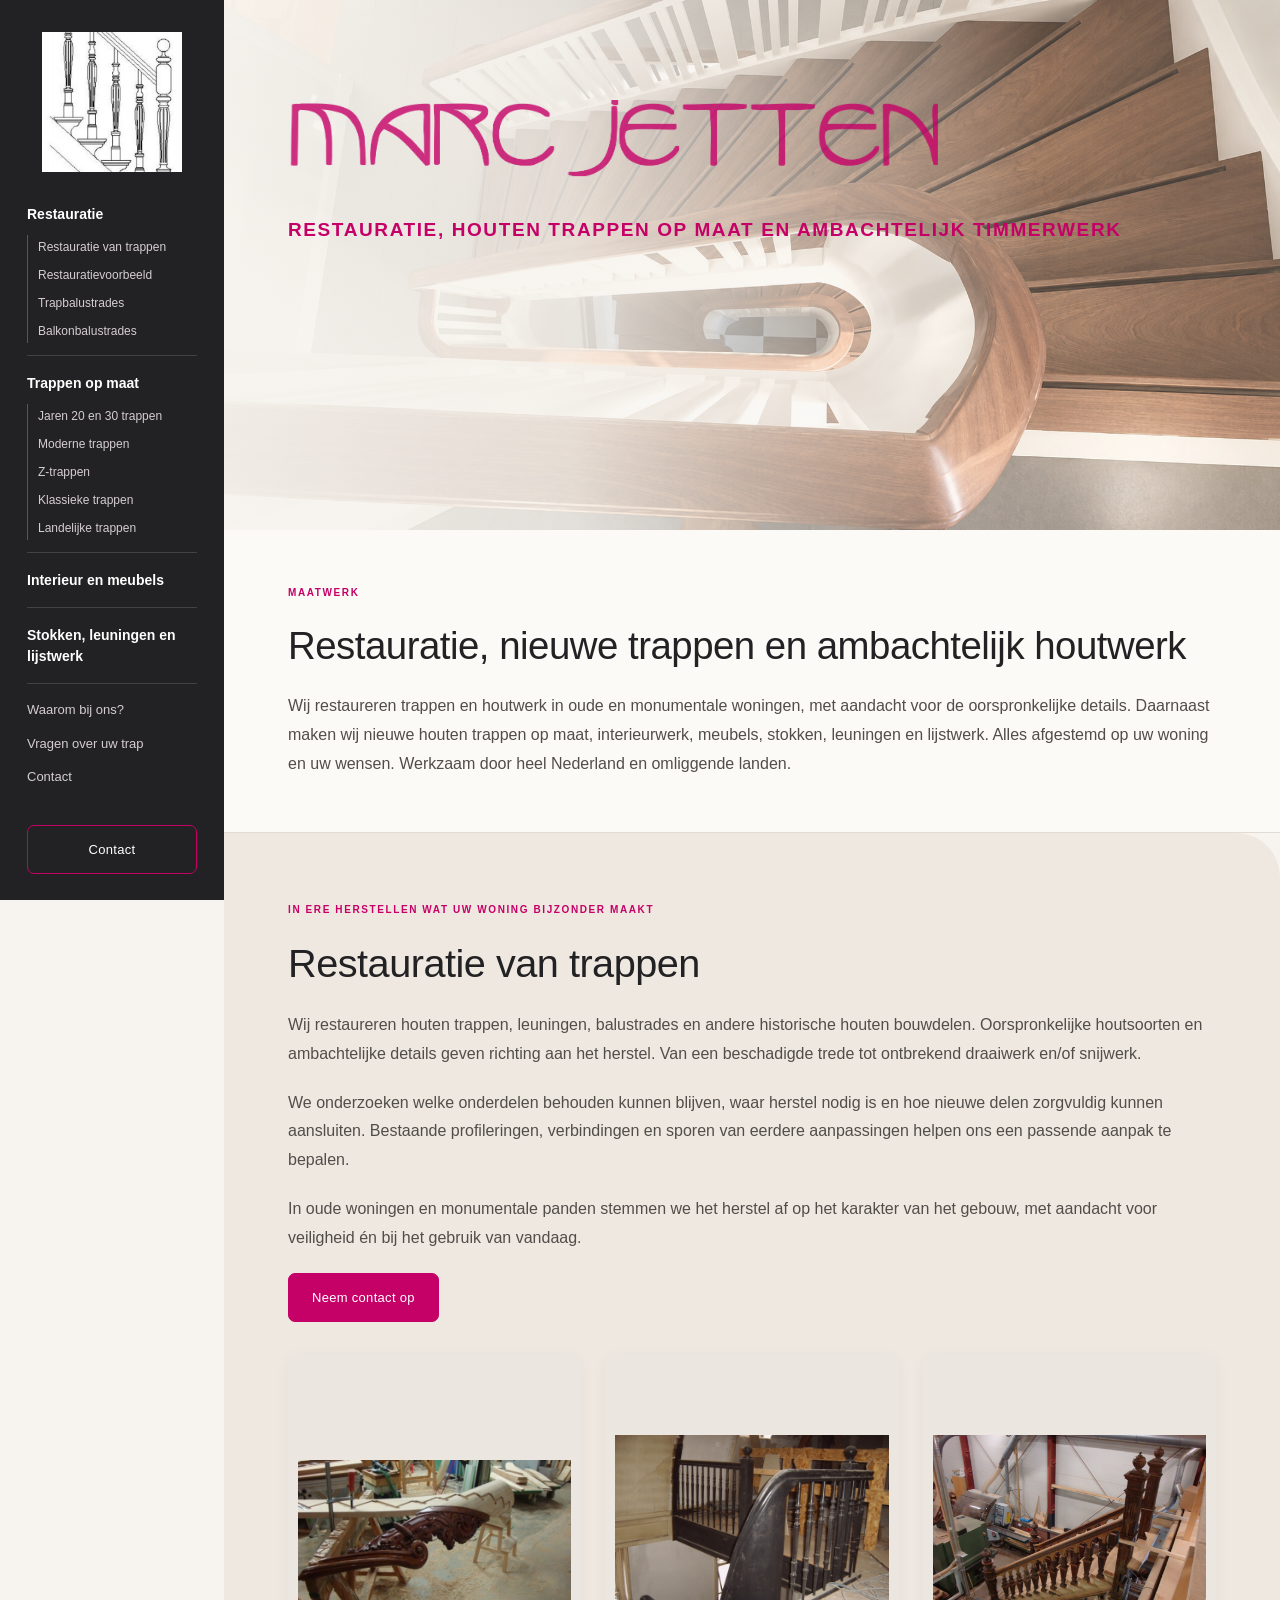
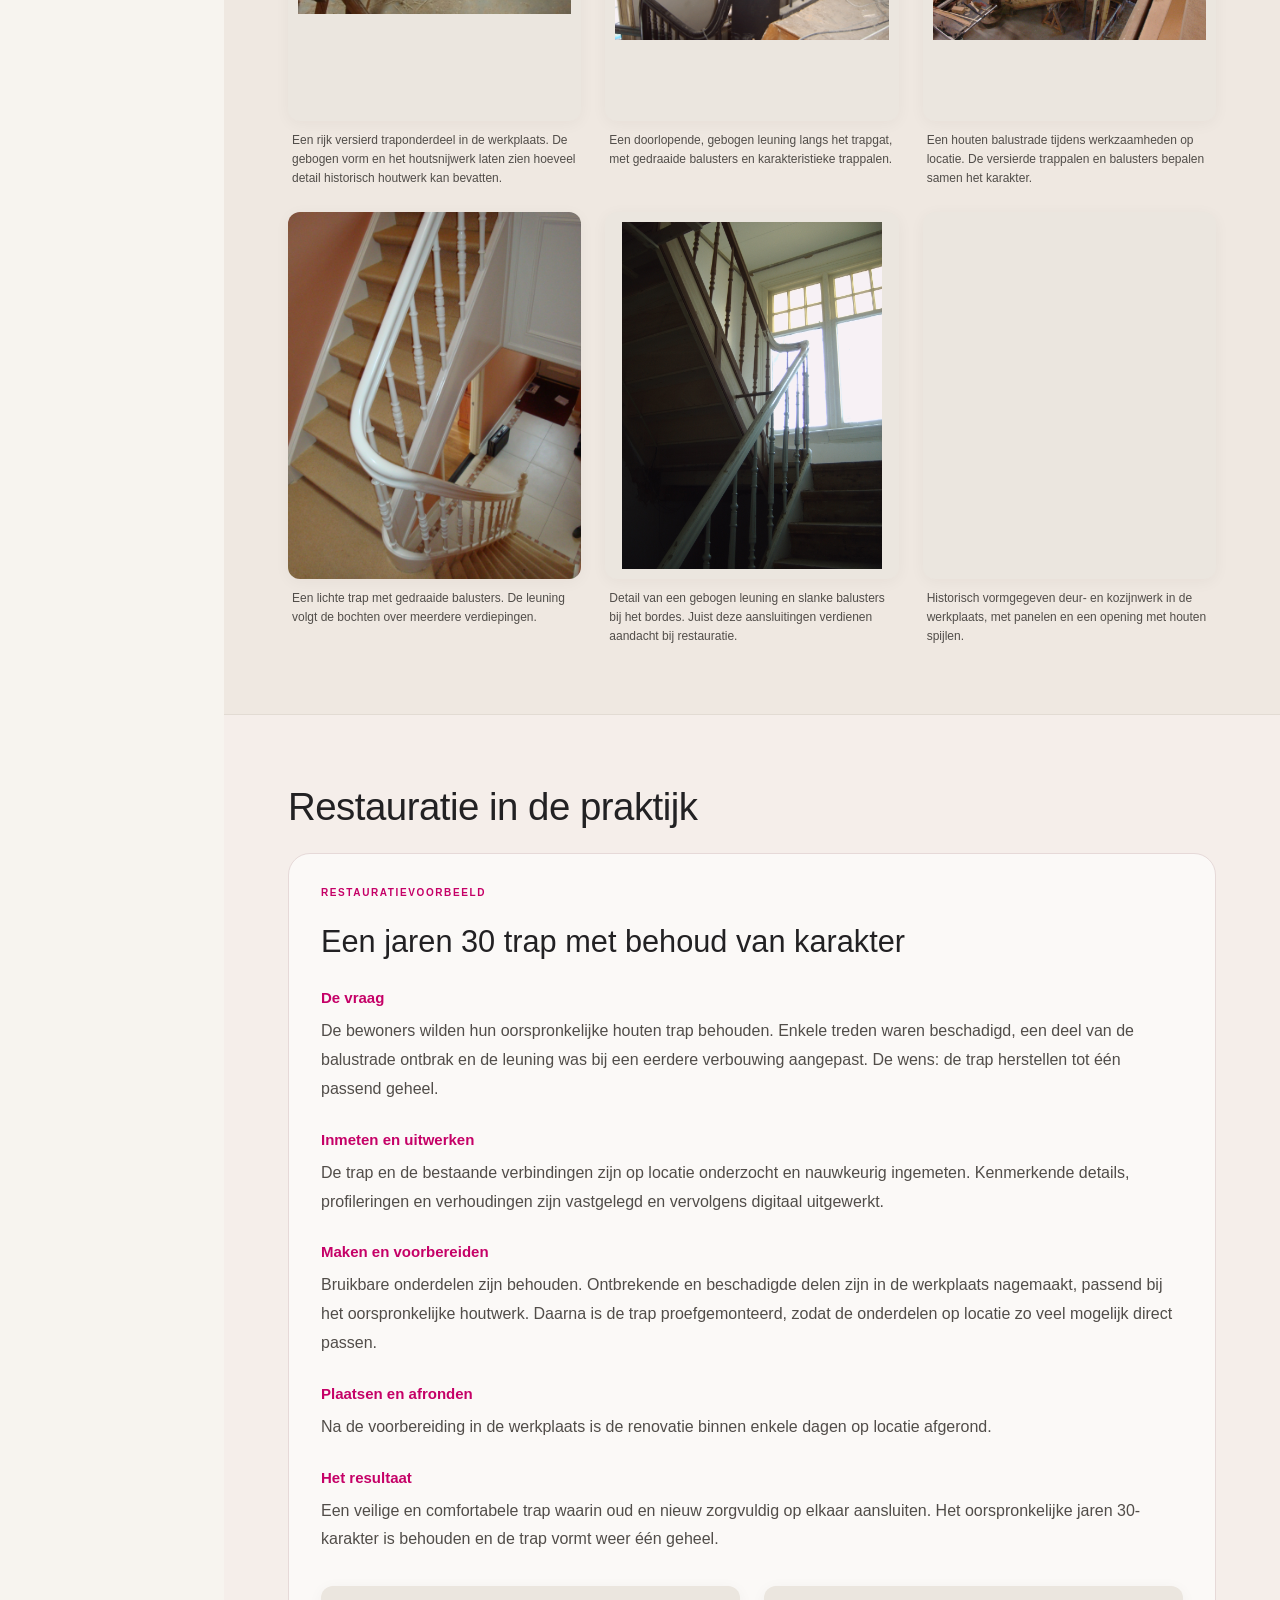
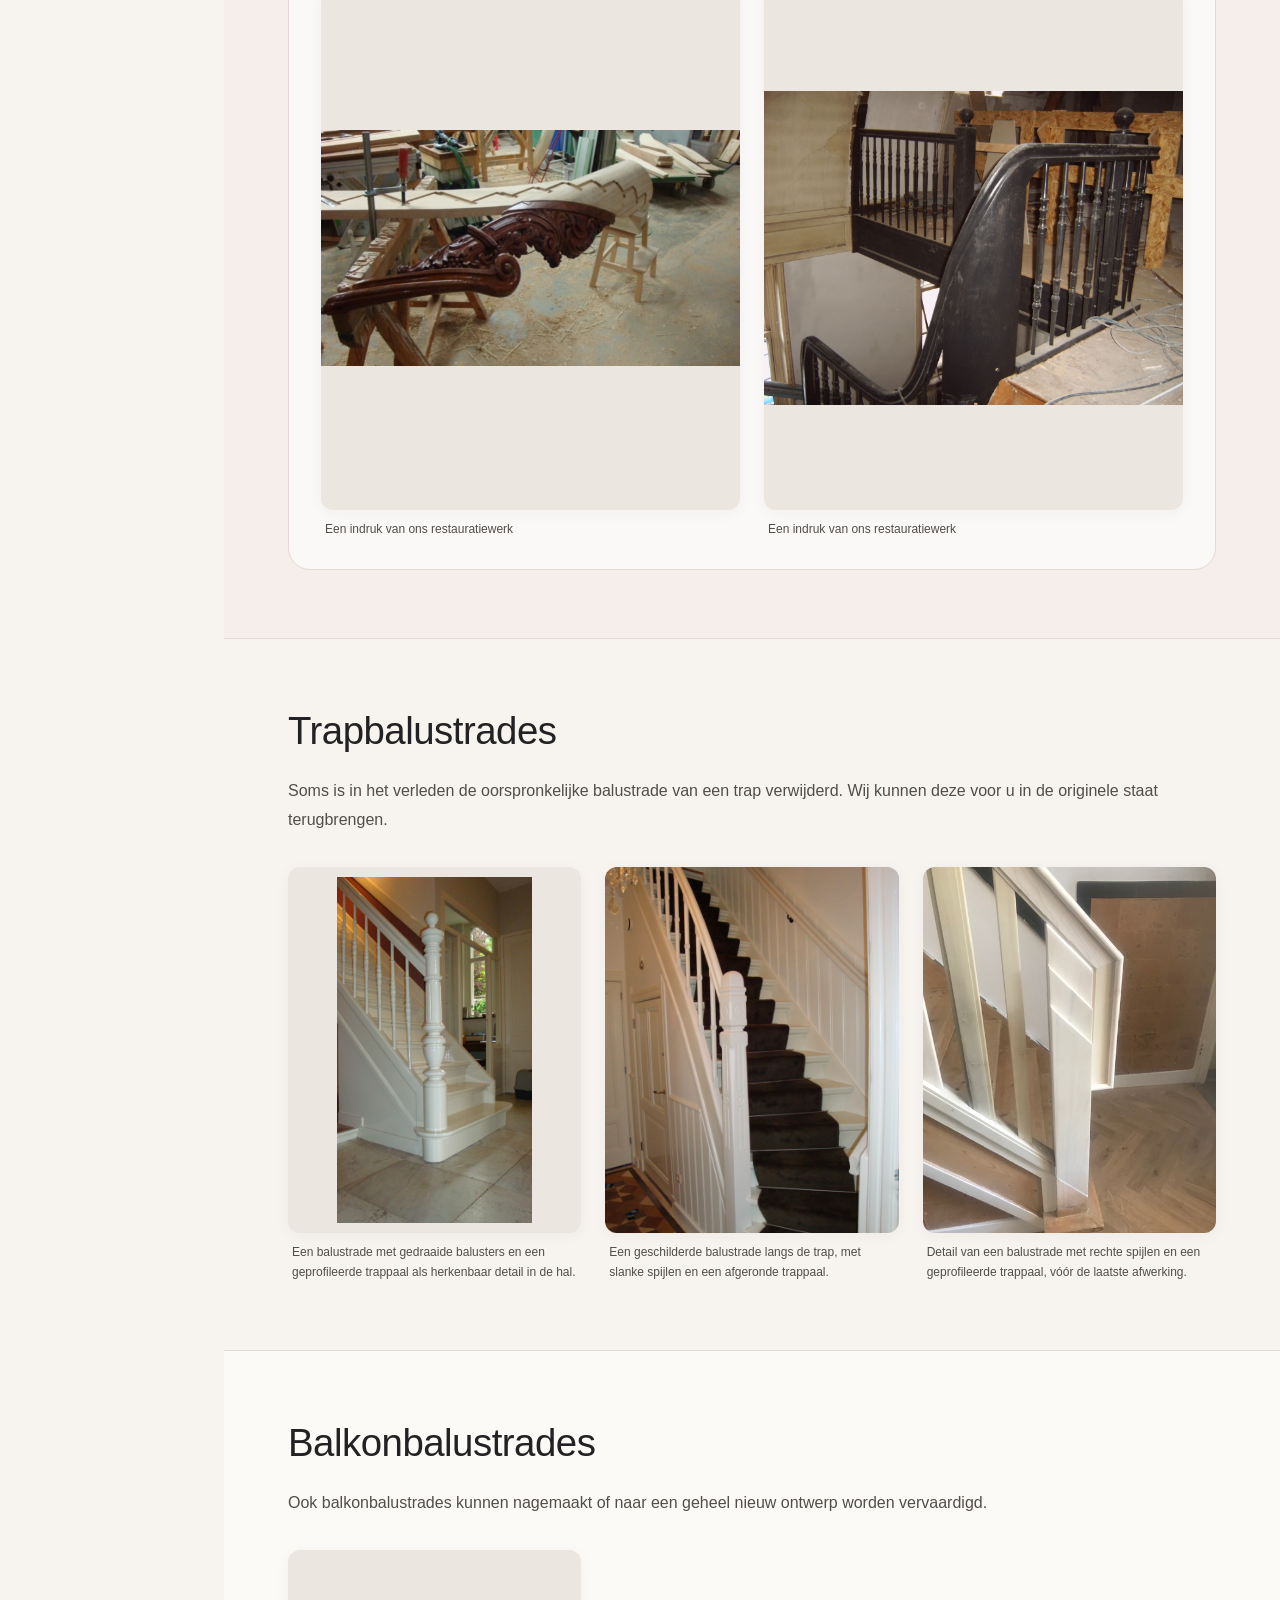
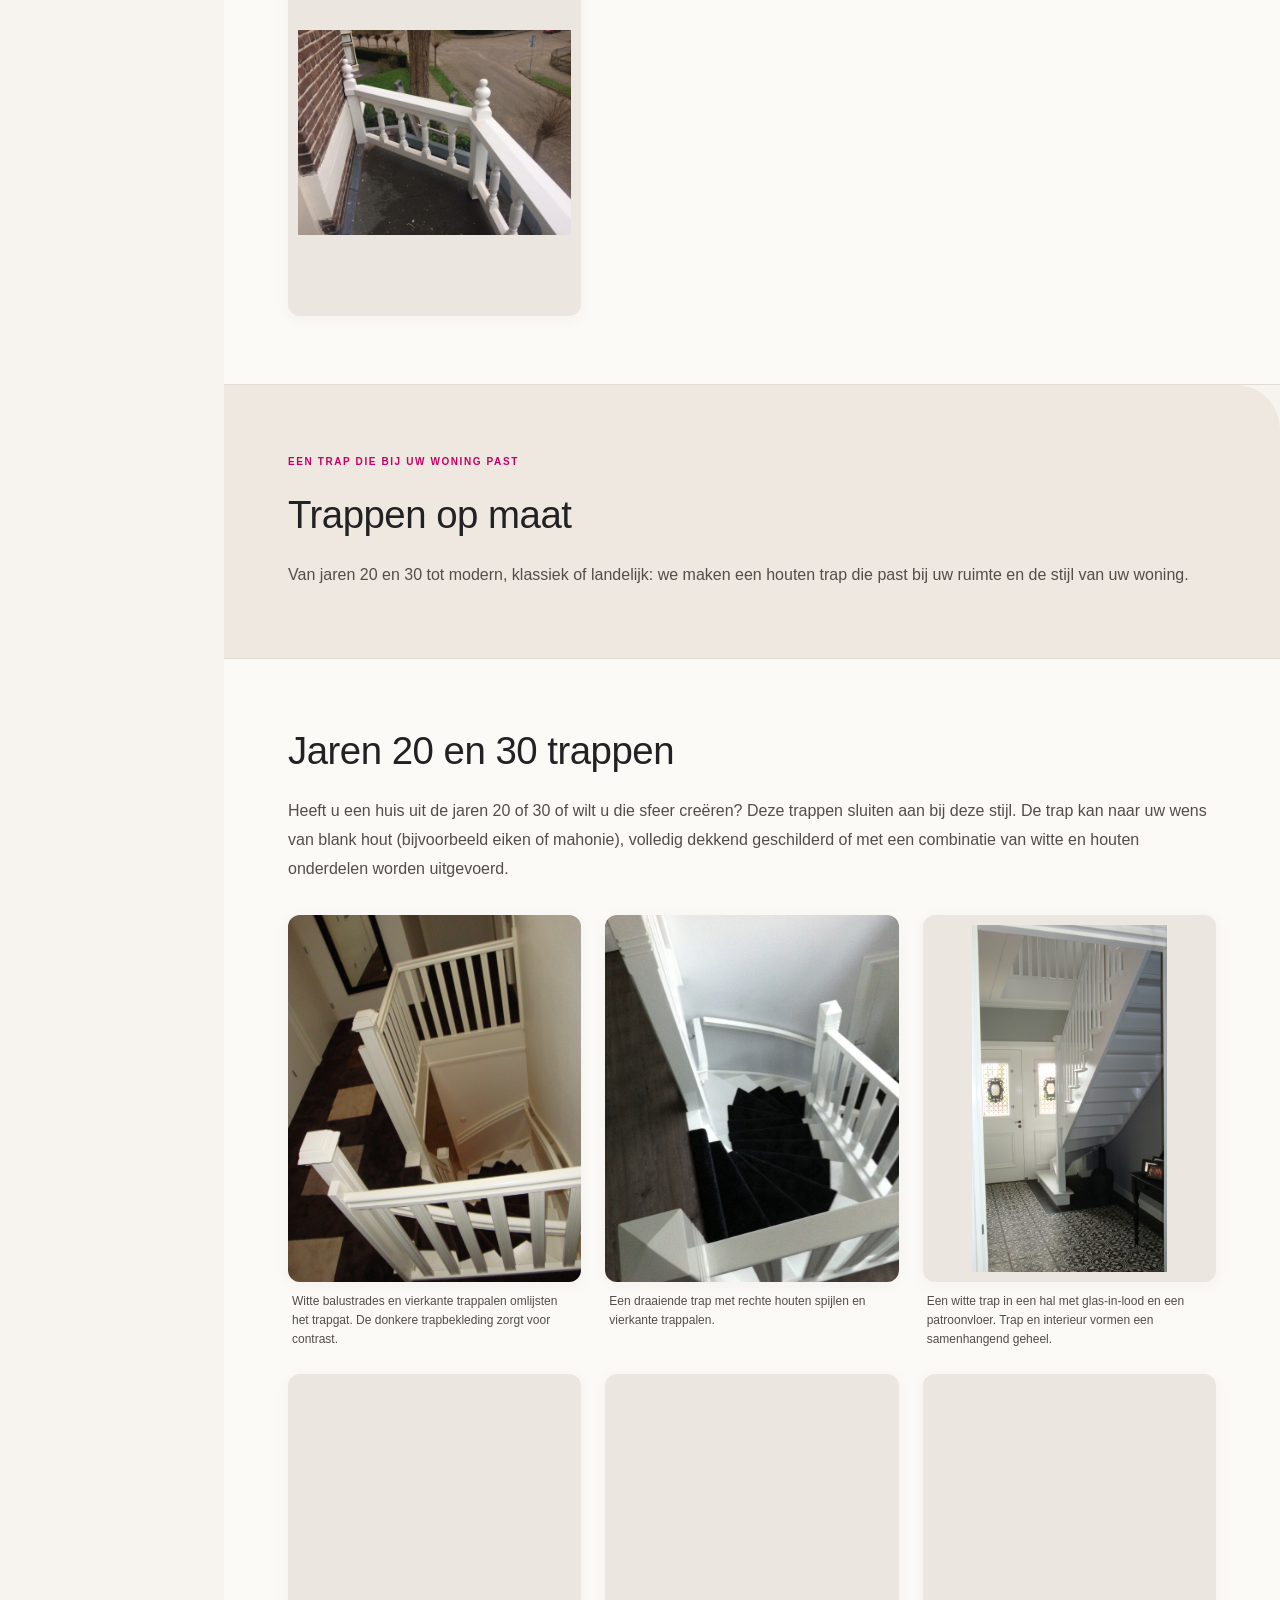
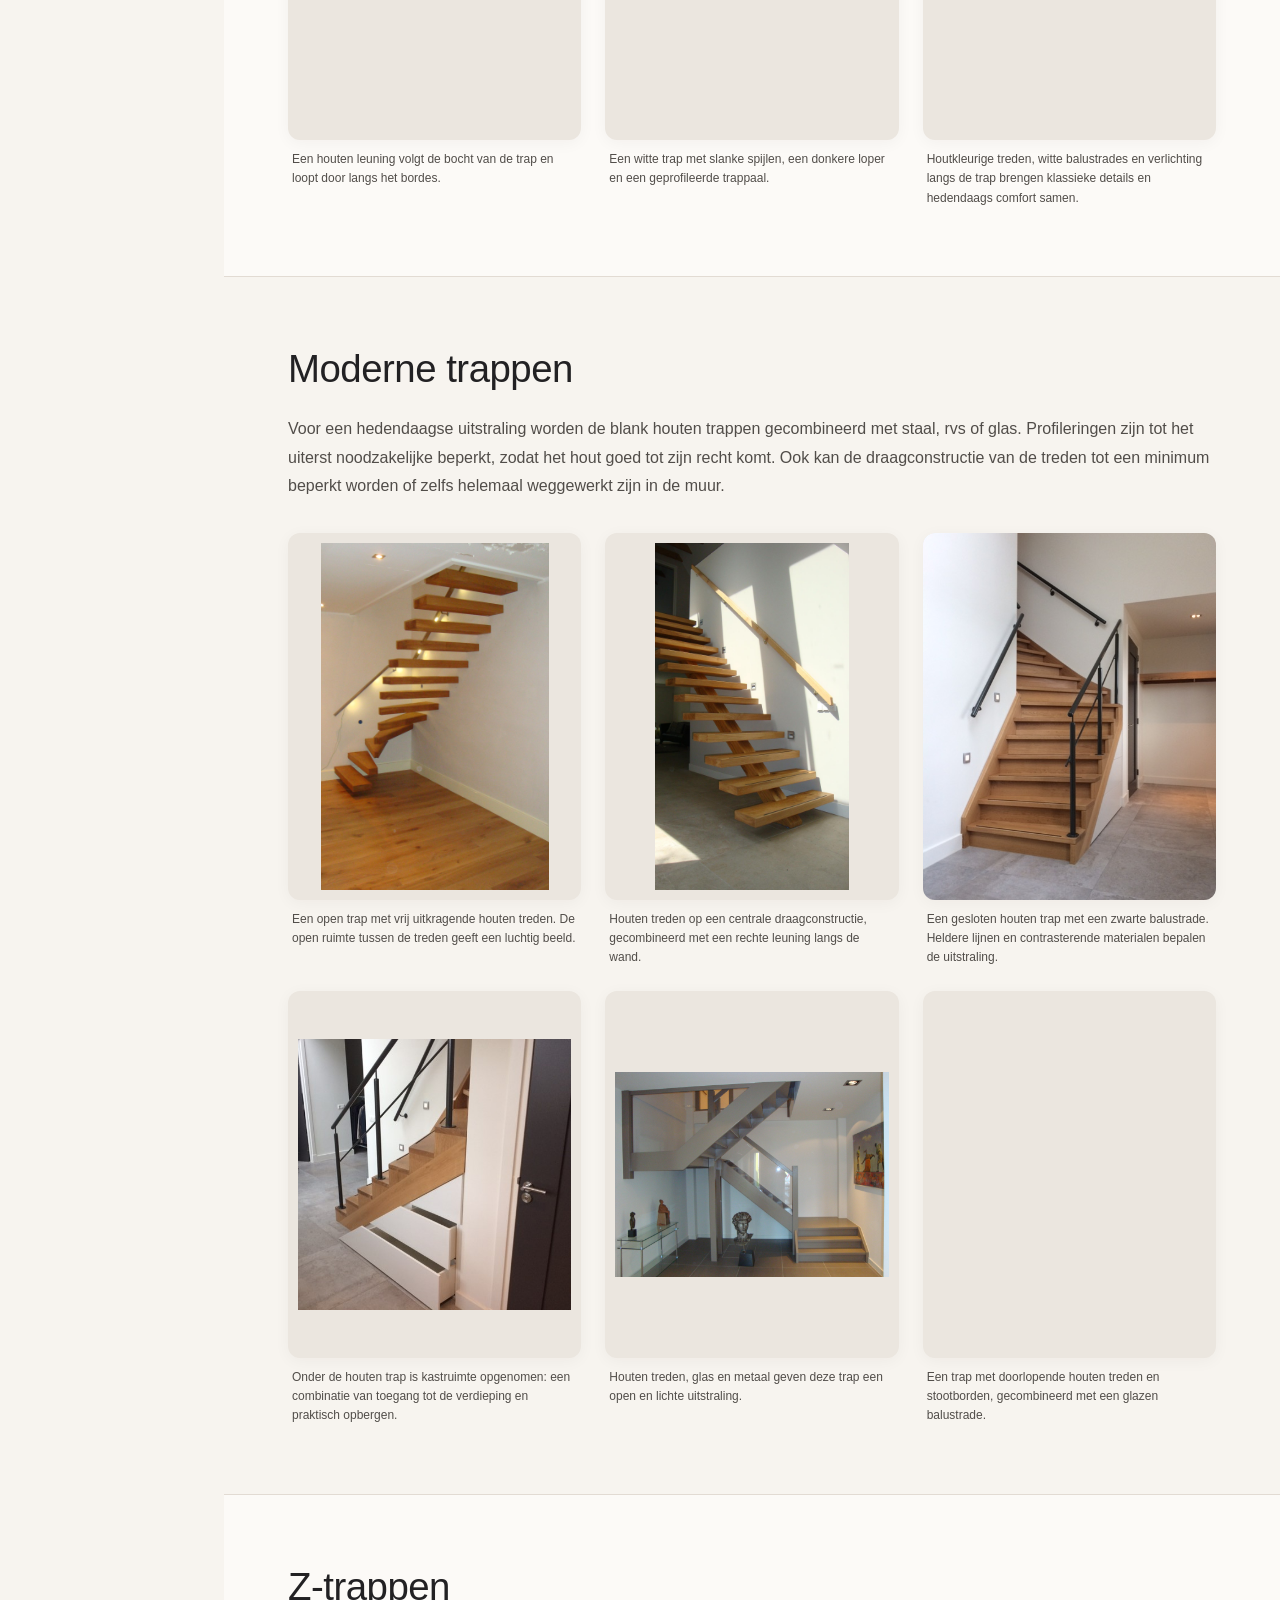
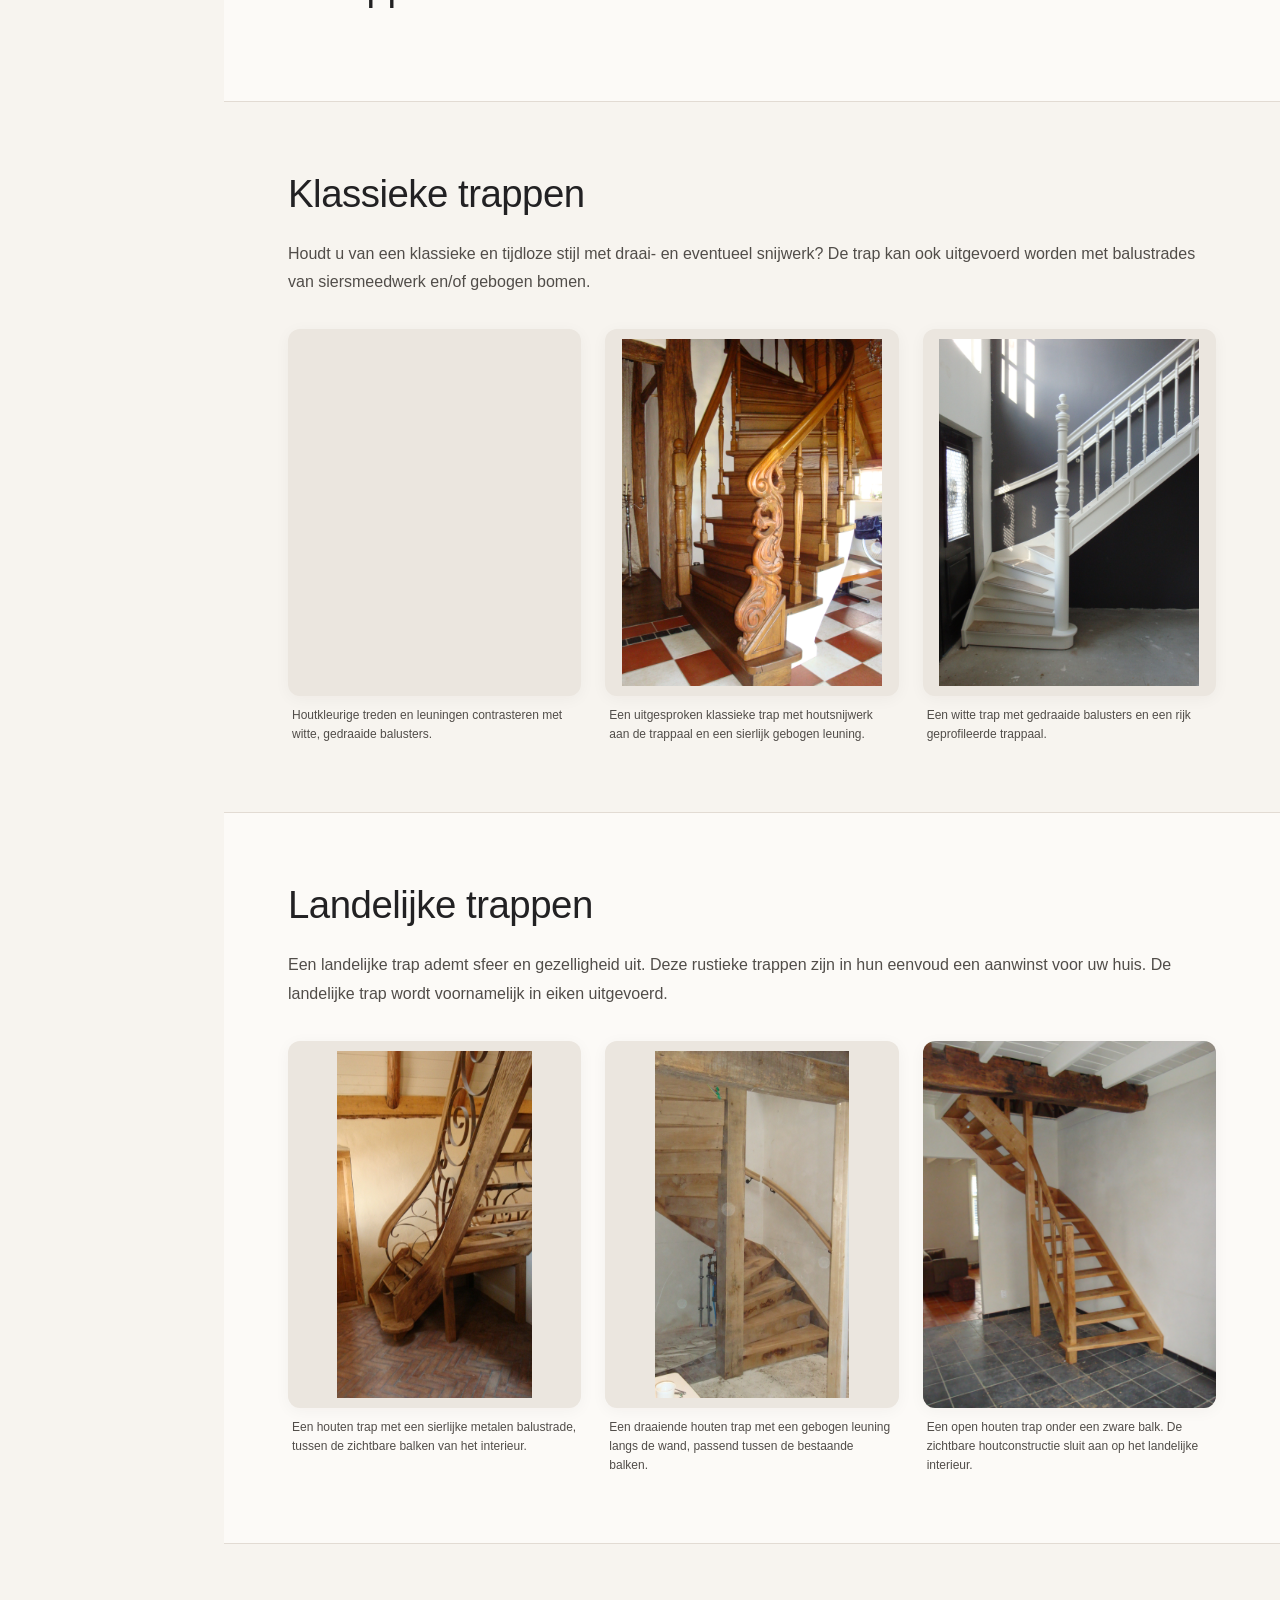
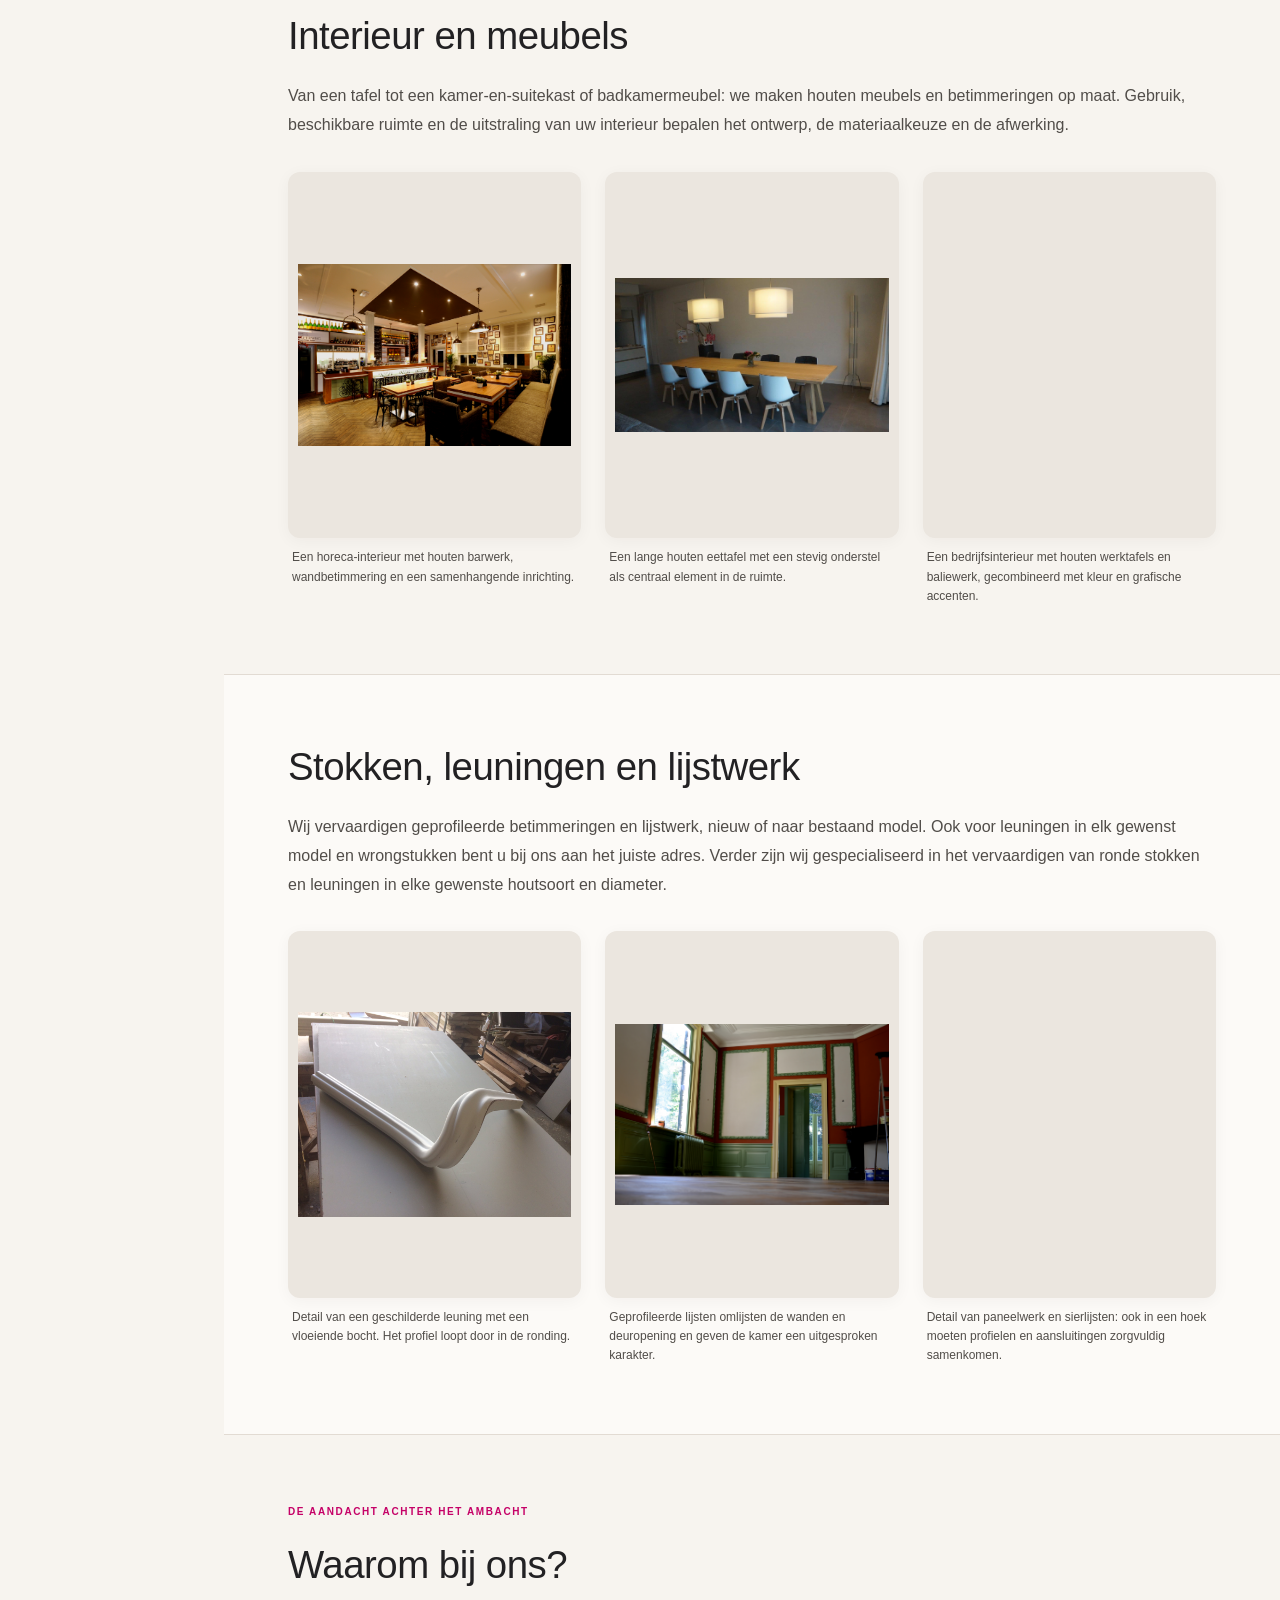
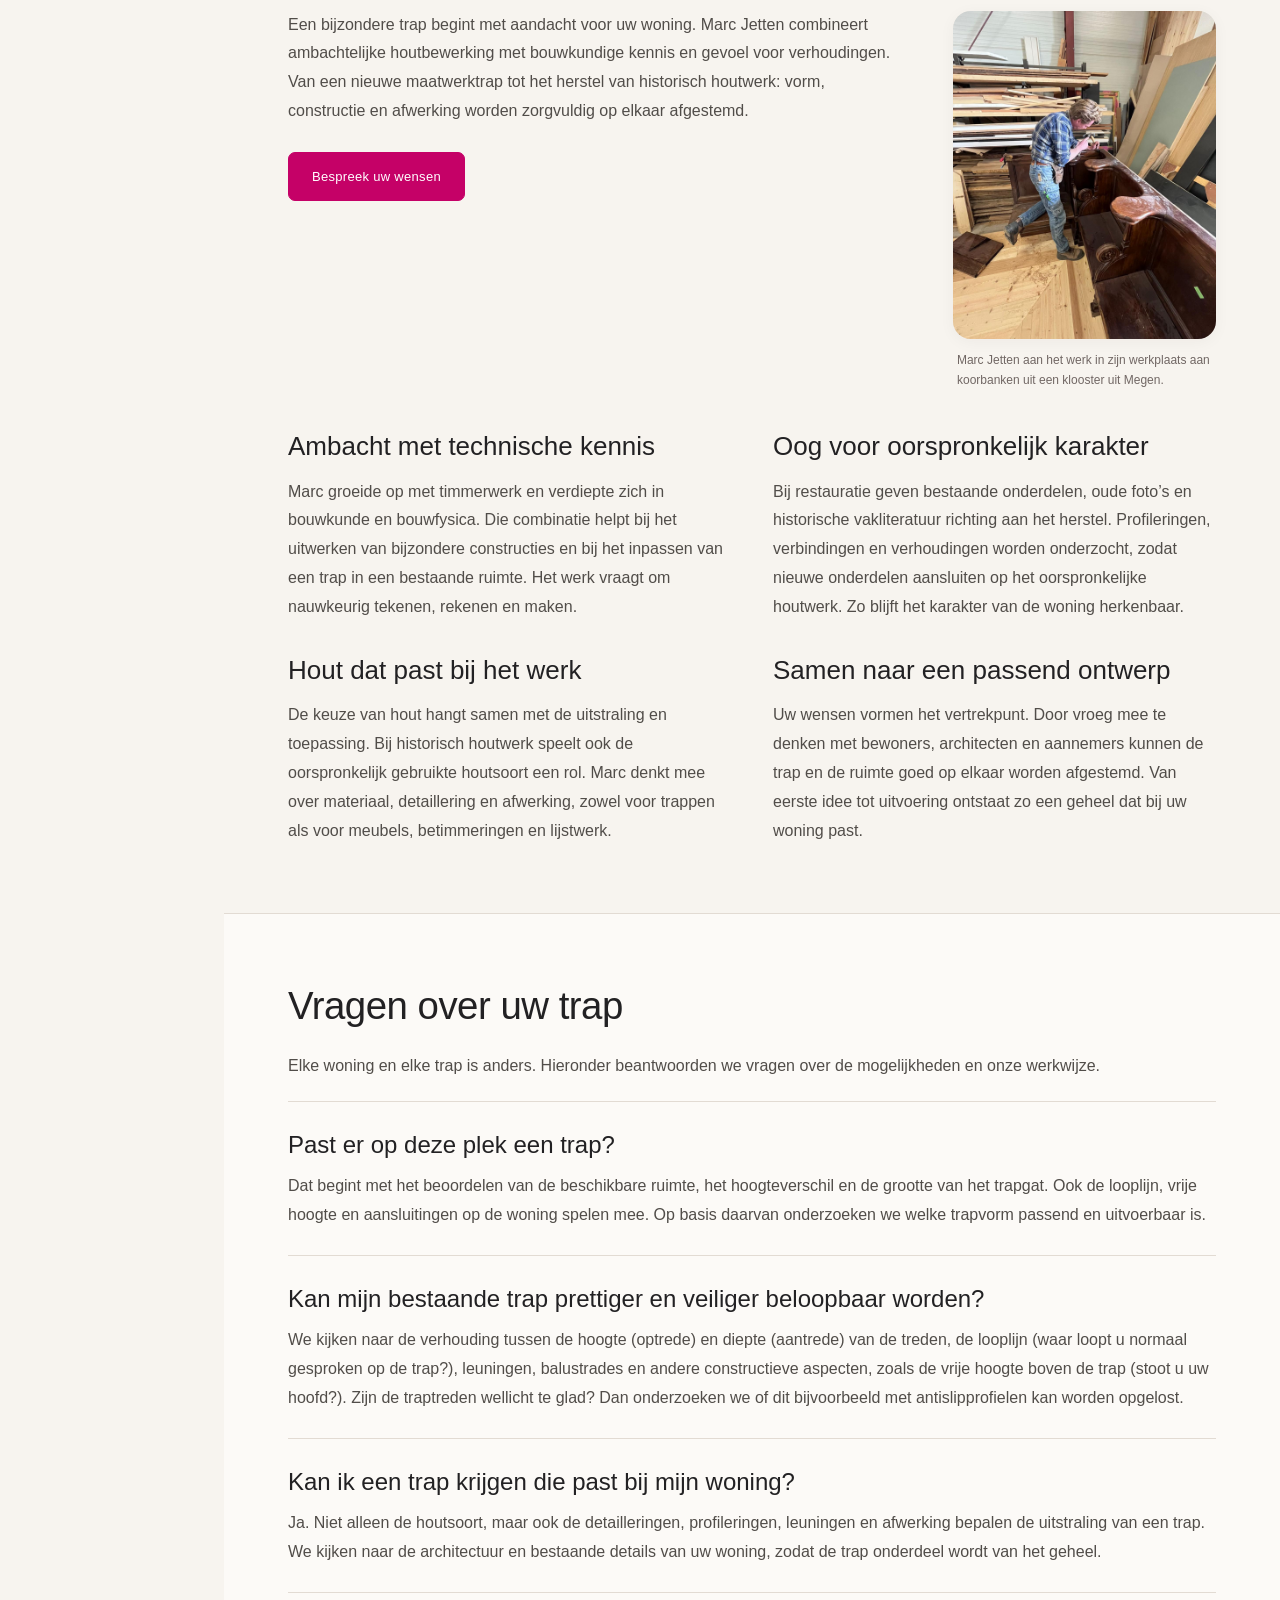
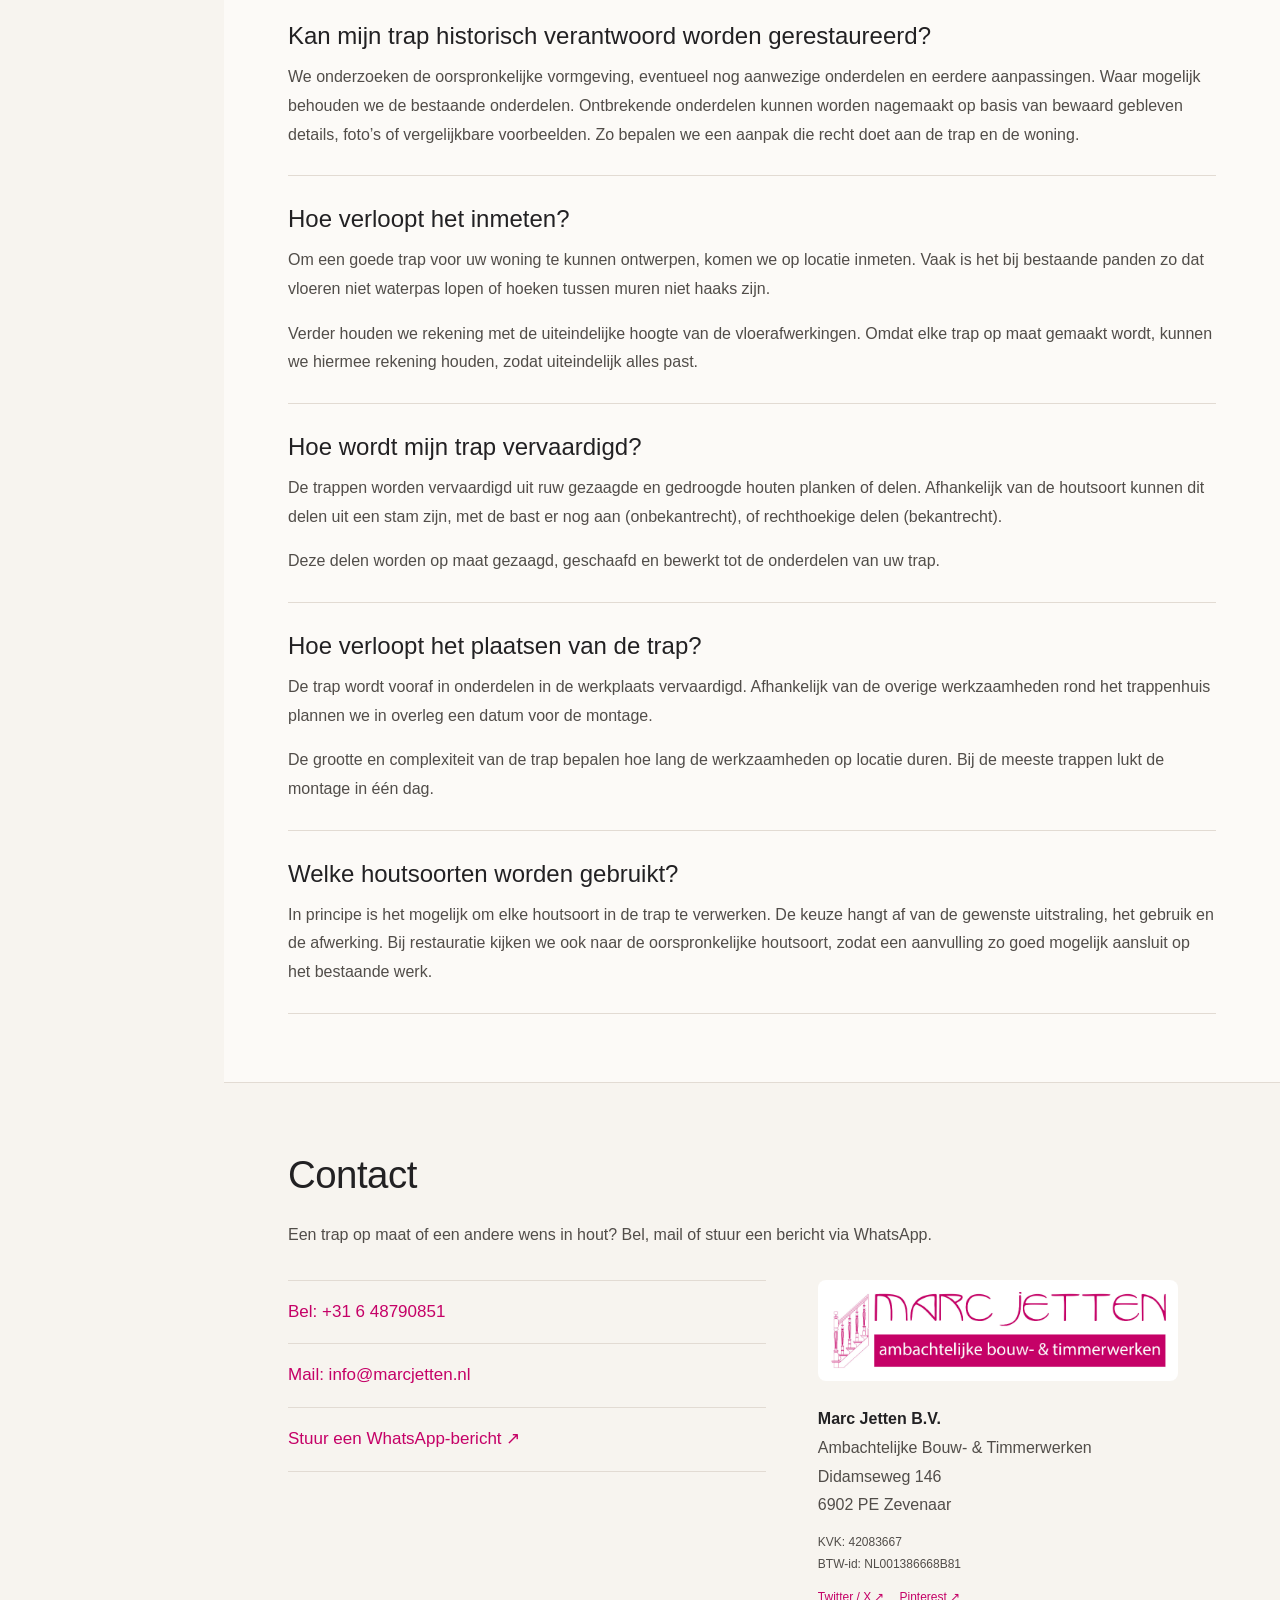
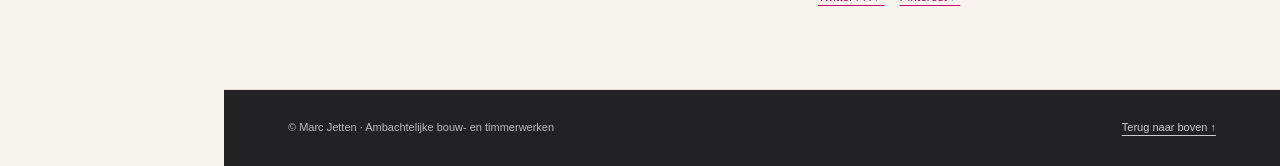
==== commit 9c8ee6ac: "Pas gevraagde teksten, dienstcategorieën en typografie aan" ====
--- a/index.html
+++ b/index.html
@@ -4,13 +4,13 @@
 <meta name="description" content="Marc Jetten maakt en restaureert ambachtelijke houten trappen op maat. Ook balustrades en timmerwerk. Werkzaam door heel Nederland.">
 <meta name="robots" content="index,follow"><link rel="canonical" href="https://www.marcjetten.nl/"><meta name="theme-color" content="#141517">
 <meta property="og:type" content="website"><meta property="og:locale" content="nl_NL"><meta property="og:title" content="Marc Jetten — houten trappen op maat"><meta property="og:description" content="Ambachtelijke maatwerktrappen en timmerwerk door heel Nederland.">
-<link rel="stylesheet" href="styles.css"><script defer src="site.js"></script><script type="application/ld+json">{"@context": "https://schema.org", "@type": "LocalBusiness", "@id": "https://www.marcjetten.nl/#bedrijf", "name": "Marc Jetten Ambachtelijke Bouw- & Timmerwerken", "url": "https://www.marcjetten.nl/", "description": "Ambachtelijke houten trappen op maat, traprestauratie, balustrades en timmerwerk. Werkzaam door heel Nederland.", "telephone": "+31648790851", "email": "info@marcjetten.nl", "address": {"@type": "PostalAddress", "streetAddress": "Didamseweg 146", "postalCode": "6902 PE", "addressLocality": "Zevenaar", "addressCountry": "NL"}, "hasOfferCatalog": {"@type": "OfferCatalog", "name": "Trappen en timmerwerk", "itemListElement": [{"@type": "Offer", "itemOffered": {"@type": "Service", "name": "Restauratie van trappen", "description": "Wij restaureren houten trappen, leuningen, balustrades en andere historische houten bouwdelen. Oorspronkelijke houtsoorten en ambachtelijke details geven richting aan het herstel. Van een beschadigde trede tot ontbrekend draaiwerk: behoud van het bestaande is het uitgangspunt."}}, {"@type": "Offer", "itemOffered": {"@type": "Service", "name": "Balkon- en trapbalustrades", "description": "Soms is in het verleden de oorspronkelijke balustrade van een trap verwijderd. Wij kunnen deze voor u in de originele staat terugbrengen. Ook balkonbalustrades kunnen nagemaakt of naar een geheel nieuw ontwerp worden vervaardigd."}}, {"@type": "Offer", "itemOffered": {"@type": "Service", "name": "Jaren 20 en 30 trappen", "description": "Heeft u een huis uit de jaren 20 of 30 of wilt u die sfeer creëren? Deze trappen sluiten aan bij deze stijl. De trap kan naar uw wens van blank hout (bijvoorbeeld eiken of mahonie), volledig dekkend geschilderd of met een combinatie van witte en houten onderdelen worden uitgevoerd."}}, {"@type": "Offer", "itemOffered": {"@type": "Service", "name": "Moderne trappen", "description": "Voor een hedendaagse uitstraling worden de blank houten trappen gecombineerd met staal, rvs of glas. Profileringen zijn tot het uiterst noodzakelijke beperkt, zodat het hout goed tot zijn recht komt. Ook kan de draagconstructie van de treden tot een minimum beperkt worden of zelfs helemaal weggewerkt zijn in de muur."}}, {"@type": "Offer", "itemOffered": {"@type": "Service", "name": "Klassieke trappen", "description": "Houdt u van een klassieke en tijdloze stijl met draai- en eventueel snijwerk? De trap kan ook uitgevoerd worden met balustrades van siersmeedwerk en/of gebogen bomen."}}, {"@type": "Offer", "itemOffered": {"@type": "Service", "name": "Landelijke trappen", "description": "Een landelijke trap ademt sfeer en gezelligheid uit. Deze rustieke trappen zijn in hun eenvoud een aanwinst voor uw huis. De landelijke trap wordt voornamelijk in eiken uitgevoerd."}}, {"@type": "Offer", "itemOffered": {"@type": "Service", "name": "Interieur en meubels", "description": "Van een tafel tot een kamer-en-suitekast of badkamermeubel: we maken houten meubels en betimmeringen op maat. Gebruik, beschikbare ruimte en de uitstraling van uw interieur bepalen het ontwerp, de materiaalkeuze en de afwerking."}}, {"@type": "Offer", "itemOffered": {"@type": "Service", "name": "Stokken, leuningen en lijstwerk", "description": "Wij vervaardigen geprofileerde betimmeringen en lijstwerk, nieuw of naar bestaand model. Ook voor leuningen in elk gewenst model en wrongstukken bent u bij ons aan het juiste adres. Verder zijn wij gespecialiseerd in het vervaardigen van ronde stokken en leuningen in elke gewenste houtsoort en diameter."}}]}, "areaServed": {"@type": "Country", "name": "Nederland"}}</script></head>
+<link rel="stylesheet" href="styles.css"><script defer src="site.js"></script><script type="application/ld+json">{"@context": "https://schema.org", "@type": "LocalBusiness", "@id": "https://www.marcjetten.nl/#bedrijf", "name": "Marc Jetten Ambachtelijke Bouw- & Timmerwerken", "url": "https://www.marcjetten.nl/", "description": "Ambachtelijke houten trappen op maat, traprestauratie, balustrades en timmerwerk. Werkzaam door heel Nederland.", "telephone": "+31648790851", "email": "info@marcjetten.nl", "address": {"@type": "PostalAddress", "streetAddress": "Didamseweg 146", "postalCode": "6902 PE", "addressLocality": "Zevenaar", "addressCountry": "NL"}, "hasOfferCatalog": {"@type": "OfferCatalog", "name": "Trappen en timmerwerk", "itemListElement": [{"@type": "Offer", "itemOffered": {"@type": "Service", "name": "Restauratie van trappen", "description": "Wij restaureren houten trappen, leuningen, balustrades en andere historische houten bouwdelen. Oorspronkelijke houtsoorten en ambachtelijke details geven richting aan het herstel. Van een beschadigde trede tot ontbrekend draaiwerk en/of snijwerk."}}, {"@type": "Offer", "itemOffered": {"@type": "Service", "name": "Trapbalustrades", "description": "Soms is in het verleden de oorspronkelijke balustrade van een trap verwijderd. Wij kunnen deze voor u in de originele staat terugbrengen."}}, {"@type": "Offer", "itemOffered": {"@type": "Service", "name": "Balkonbalustrades", "description": "Ook balkonbalustrades kunnen nagemaakt of naar een geheel nieuw ontwerp worden vervaardigd."}}, {"@type": "Offer", "itemOffered": {"@type": "Service", "name": "Jaren 20 en 30 trappen", "description": "Heeft u een huis uit de jaren 20 of 30 of wilt u die sfeer creëren? Deze trappen sluiten aan bij deze stijl. De trap kan naar uw wens van blank hout (bijvoorbeeld eiken of mahonie), volledig dekkend geschilderd of met een combinatie van witte en houten onderdelen worden uitgevoerd."}}, {"@type": "Offer", "itemOffered": {"@type": "Service", "name": "Moderne trappen", "description": "Voor een hedendaagse uitstraling worden de blank houten trappen gecombineerd met staal, rvs of glas. Profileringen zijn tot het uiterst noodzakelijke beperkt, zodat het hout goed tot zijn recht komt. Ook kan de draagconstructie van de treden tot een minimum beperkt worden of zelfs helemaal weggewerkt zijn in de muur."}}, {"@type": "Offer", "itemOffered": {"@type": "Service", "name": "Z-trappen", "description": ""}}, {"@type": "Offer", "itemOffered": {"@type": "Service", "name": "Klassieke trappen", "description": "Houdt u van een klassieke en tijdloze stijl met draai- en eventueel snijwerk? De trap kan ook uitgevoerd worden met balustrades van siersmeedwerk en/of gebogen bomen."}}, {"@type": "Offer", "itemOffered": {"@type": "Service", "name": "Landelijke trappen", "description": "Een landelijke trap ademt sfeer en gezelligheid uit. Deze rustieke trappen zijn in hun eenvoud een aanwinst voor uw huis. De landelijke trap wordt voornamelijk in eiken uitgevoerd."}}, {"@type": "Offer", "itemOffered": {"@type": "Service", "name": "Interieur en meubels", "description": "Van een tafel tot een kamer-en-suitekast of badkamermeubel: we maken houten meubels en betimmeringen op maat. Gebruik, beschikbare ruimte en de uitstraling van uw interieur bepalen het ontwerp, de materiaalkeuze en de afwerking."}}, {"@type": "Offer", "itemOffered": {"@type": "Service", "name": "Stokken, leuningen en lijstwerk", "description": "Wij vervaardigen geprofileerde betimmeringen en lijstwerk, nieuw of naar bestaand model. Ook voor leuningen in elk gewenst model en wrongstukken bent u bij ons aan het juiste adres. Verder zijn wij gespecialiseerd in het vervaardigen van ronde stokken en leuningen in elke gewenste houtsoort en diameter."}}]}, "areaServed": {"@type": "Country", "name": "Nederland"}}</script></head>
 <body><a class="skip" href="#inhoud">Naar de inhoud</a>
 <header class="sidebar"><a class="brand" href="#home" aria-label="Marc Jetten — home"><img src="assets/trapillustratie.png" alt="Trapillustratie Marc Jetten" width="140" height="140"></a>
-<button class="menu-toggle" type="button" aria-controls="navigatie" aria-expanded="false">Menu</button><nav id="navigatie" aria-label="Hoofdnavigatie"><div class="nav-group"><a class="nav-heading" href="#restauratie">Restauratie</a><div class="nav-items"><a href="#restauratie">Restauratie van trappen</a><a href="#projecten">Restauratievoorbeeld</a><a href="#balustrades">Balkon- en trapbalustrades</a></div></div><div class="nav-group"><a class="nav-heading" href="#nieuwe-trappen">Nieuwe trappen op maat</a><div class="nav-items"><a href="#jaren-20-en-30">Jaren 20 en 30 trappen</a><a href="#moderne-trappen">Moderne trappen</a><a href="#klassieke-trappen">Klassieke trappen</a><a href="#landelijke-trappen">Landelijke trappen</a></div></div><div class="nav-group"><a class="nav-heading" href="#interieur-en-meubels">Interieur en meubels</a><div class="nav-items"></div></div><div class="nav-group"><a class="nav-heading" href="#leuningen-en-lijstwerk">Stokken, leuningen en lijstwerk</a><div class="nav-items"></div></div><a href="#waarom-bij-ons">Waarom bij ons?</a><a href="#klantvragen">Vragen over uw trap</a><a href="#contact">Contact</a></nav><a class="contact-button" href="#contact">Contact</a></header>
-<main id="inhoud"><section class="hero" id="home"><img src="assets/openingsfoto-rustig.jpg" alt="Ambachtelijk vervaardigde houten trap van Marc Jetten" fetchpriority="high"><div class="hero-copy"><p class="eyebrow">Heel Nederland · ambachtelijk vakmanschap</p><h1 class="hero-brand"><span class="visually-hidden">Marc Jetten</span><svg viewBox="235 0 1604 205" aria-hidden="true" focusable="false" xmlns="http://www.w3.org/2000/svg"><defs><filter id="woordmerk-dikker" x="-2%" y="-2%" width="104%" height="104%"><feMorphology operator="dilate" radius="2.4"/></filter><mask id="woordmerk-vorm" maskUnits="userSpaceOnUse" x="0" y="0" width="1839" height="423"><g filter="url(#woordmerk-dikker)"><image href="fotos/Logo/logomettrap.jpg" width="1839" height="423" style="filter:invert(1) grayscale(1)"/></g></mask></defs><rect x="235" y="0" width="1604" height="205" fill="#c50167" mask="url(#woordmerk-vorm)"/></svg></h1><p class="subtitle">Restauratie, houten trappen op maat en ambachtelijk timmerwerk</p></div></section>
-<section class="section introduction"><p class="eyebrow">Maatwerk met karakter</p><h2>Restauratie, nieuwe trappen en ambachtelijk houtwerk</h2><p>Wij restaureren trappen en houtwerk in oude en monumentale woningen, met aandacht voor de oorspronkelijke details. Daarnaast maken wij nieuwe houten trappen op maat, interieurwerk, meubels, stokken, leuningen en lijstwerk. Alles afgestemd op uw woning en uw wensen. Werkzaam door heel Nederland en Europa.</p></section>
-<section class="section restoration-section" id="restauratie" aria-labelledby="titel-restauratie"><p class="eyebrow">In ere herstellen wat uw woning bijzonder maakt</p><h2 id="titel-restauratie">Restauratie van trappen</h2><p class="intro">Wij restaureren houten trappen, leuningen, balustrades en andere historische houten bouwdelen. Oorspronkelijke houtsoorten en ambachtelijke details geven richting aan het herstel. Van een beschadigde trede tot ontbrekend draaiwerk: behoud van het bestaande is het uitgangspunt.</p><p class="intro">We onderzoeken welke onderdelen behouden kunnen blijven, waar herstel nodig is en hoe nieuwe delen zorgvuldig kunnen aansluiten. Bestaande profileringen, verbindingen en sporen van eerdere aanpassingen helpen ons een passende aanpak te bepalen.</p><p class="intro">In oude woningen en monumentale panden stemmen we het herstel af op het karakter van het gebouw, met aandacht voor veiligheid én bij het gebruik van vandaag.</p><p><a class="button" href="#contact">Bespreek uw restauratie</a></p><div class="gallery"><figure class="photo photo--contain"><a href="fotos/Restauratie/c.jpg" target="_blank" rel="noopener" aria-label="Restauratie van trappen en historisch houtwerk — maatwerk van Marc Jetten — vergroot foto"><img src="fotos/Restauratie/c.jpg" alt="Restauratie van trappen en historisch houtwerk — maatwerk van Marc Jetten" style="object-position:50% 50%" loading="lazy" decoding="async" width="480" height="600"></a><figcaption>Een rijk versierd traponderdeel in de werkplaats. De gebogen vorm en het houtsnijwerk laten zien hoeveel detail historisch houtwerk kan bevatten.</figcaption></figure><figure class="photo photo--contain"><a href="fotos/Restauratie/IMG00035.JPG" target="_blank" rel="noopener" aria-label="Restauratie van trappen en historisch houtwerk — maatwerk van Marc Jetten — vergroot foto"><img src="fotos/Restauratie/IMG00035.JPG" alt="Restauratie van trappen en historisch houtwerk — maatwerk van Marc Jetten" style="object-position:50% 50%" loading="lazy" decoding="async" width="480" height="600"></a><figcaption>Een doorlopende, gebogen leuning langs het trapgat, met gedraaide balusters en karakteristieke trappalen.</figcaption></figure><figure class="photo photo--contain"><a href="fotos/Restauratie/DSC02019.JPG" target="_blank" rel="noopener" aria-label="Restauratie van trappen en historisch houtwerk — maatwerk van Marc Jetten — vergroot foto"><img src="fotos/Restauratie/DSC02019.JPG" alt="Restauratie van trappen en historisch houtwerk — maatwerk van Marc Jetten" style="object-position:50% 50%" loading="lazy" decoding="async" width="480" height="600"></a><figcaption>Een houten balustrade tijdens werkzaamheden op locatie. De versierde trappalen en balusters bepalen samen het karakter.</figcaption></figure><figure class="photo photo--cover"><a href="fotos/Restauratie/DSC02213.JPG" target="_blank" rel="noopener" aria-label="Restauratie van trappen en historisch houtwerk — maatwerk van Marc Jetten — vergroot foto"><img src="fotos/Restauratie/DSC02213.JPG" alt="Restauratie van trappen en historisch houtwerk — maatwerk van Marc Jetten" style="object-position:50% 50%" loading="lazy" decoding="async" width="480" height="600"></a><figcaption>Een lichte trap met gedraaide balusters. De leuning volgt de bochten over meerdere verdiepingen.</figcaption></figure><figure class="photo photo--contain"><a href="fotos/Restauratie/IMG00050.JPG" target="_blank" rel="noopener" aria-label="Restauratie van trappen en historisch houtwerk — maatwerk van Marc Jetten — vergroot foto"><img src="fotos/Restauratie/IMG00050.JPG" alt="Restauratie van trappen en historisch houtwerk — maatwerk van Marc Jetten" style="object-position:50% 50%" loading="lazy" decoding="async" width="480" height="600"></a><figcaption>Detail van een gebogen leuning en slanke balusters bij het bordes. Juist deze aansluitingen verdienen aandacht bij restauratie.</figcaption></figure><figure class="photo photo--cover"><a href="fotos/Restauratie/IMG_5368.JPG" target="_blank" rel="noopener" aria-label="Restauratie van trappen en historisch houtwerk — maatwerk van Marc Jetten — vergroot foto"><img src="fotos/Restauratie/IMG_5368.JPG" alt="Restauratie van trappen en historisch houtwerk — maatwerk van Marc Jetten" style="object-position:50% 50%" loading="lazy" decoding="async" width="480" height="600"></a><figcaption>Historisch vormgegeven deur- en kozijnwerk in de werkplaats, met panelen en een opening met houten spijlen.</figcaption></figure></div></section><section class="section project-section" id="projecten"><h2>Restauratie in de praktijk</h2><article class="project"><p class="eyebrow">Restauratievoorbeeld</p><h3>Een jaren 30 trap met behoud van karakter</h3><div class="project-steps"><div class="project-step"><h4>De vraag</h4><p>De bewoners wilden hun oorspronkelijke houten trap behouden. Enkele treden waren beschadigd, een deel van de balustrade ontbrak en de leuning was bij een eerdere verbouwing aangepast. De wens: de trap herstellen tot één passend geheel.</p></div><div class="project-step"><h4>Inmeten en uitwerken</h4><p>De trap en de bestaande verbindingen zijn op locatie onderzocht en nauwkeurig ingemeten. Kenmerkende details, profileringen en verhoudingen zijn vastgelegd en vervolgens digitaal uitgewerkt.</p></div><div class="project-step"><h4>Maken en voorbereiden</h4><p>Bruikbare onderdelen zijn behouden. Ontbrekende en beschadigde delen zijn in de werkplaats nagemaakt, passend bij het oorspronkelijke houtwerk. Daarna is de trap proefgemonteerd, zodat de onderdelen op locatie zo veel mogelijk direct passen.</p></div><div class="project-step"><h4>Plaatsen en afronden</h4><p>Na de voorbereiding in de werkplaats is de renovatie binnen enkele dagen op locatie afgerond.</p></div><div class="project-step"><h4>Het resultaat</h4><p>Een veilige en comfortabele trap waarin oud en nieuw zorgvuldig op elkaar aansluiten. Het oorspronkelijke jaren 30-karakter is behouden en de trap vormt weer één geheel.</p></div></div><div class="gallery"><figure class="photo photo--contain"><a href="fotos/Restauratie/c.jpg" target="_blank" rel="noopener" aria-label="Restauratie van trappen en historisch houtwerk — maatwerk van Marc Jetten — vergroot foto"><img src="fotos/Restauratie/c.jpg" alt="Restauratie van trappen en historisch houtwerk — maatwerk van Marc Jetten" style="object-position:50% 50%" loading="lazy" decoding="async" width="480" height="600"></a><figcaption>Een indruk van ons restauratiewerk</figcaption></figure><figure class="photo photo--contain"><a href="fotos/Restauratie/IMG00035.JPG" target="_blank" rel="noopener" aria-label="Restauratie van trappen en historisch houtwerk — maatwerk van Marc Jetten — vergroot foto"><img src="fotos/Restauratie/IMG00035.JPG" alt="Restauratie van trappen en historisch houtwerk — maatwerk van Marc Jetten" style="object-position:50% 50%" loading="lazy" decoding="async" width="480" height="600"></a><figcaption>Een indruk van ons restauratiewerk</figcaption></figure></div></article></section><section class="section " id="balustrades" aria-labelledby="titel-balustrades"><h2 id="titel-balustrades">Balkon- en trapbalustrades</h2><p class="intro">Soms is in het verleden de oorspronkelijke balustrade van een trap verwijderd. Wij kunnen deze voor u in de originele staat terugbrengen. Ook balkonbalustrades kunnen nagemaakt of naar een geheel nieuw ontwerp worden vervaardigd.</p><div class="gallery"><figure class="photo photo--contain"><a href="fotos/Balkon%20en%20traphekken/beginfoto.JPG" target="_blank" rel="noopener" aria-label="Balkon- en trapbalustrades — maatwerk van Marc Jetten — vergroot foto"><img src="fotos/Balkon%20en%20traphekken/beginfoto.JPG" alt="Balkon- en trapbalustrades — maatwerk van Marc Jetten" style="object-position:50% 50%" loading="lazy" decoding="async" width="480" height="600"></a><figcaption>Een balustrade met gedraaide balusters en een geprofileerde trappaal als herkenbaar detail in de hal.</figcaption></figure><figure class="photo photo--cover"><a href="fotos/Balkon%20en%20traphekken/DSC02179.JPG" target="_blank" rel="noopener" aria-label="Balkon- en trapbalustrades — maatwerk van Marc Jetten — vergroot foto"><img src="fotos/Balkon%20en%20traphekken/DSC02179.JPG" alt="Balkon- en trapbalustrades — maatwerk van Marc Jetten" style="object-position:50% 50%" loading="lazy" decoding="async" width="480" height="600"></a><figcaption>Een geschilderde balustrade langs de trap, met slanke spijlen en een afgeronde trappaal.</figcaption></figure><figure class="photo photo--cover"><a href="fotos/Balkon%20en%20traphekken/IMG_3470.jpg" target="_blank" rel="noopener" aria-label="Balkon- en trapbalustrades — maatwerk van Marc Jetten — vergroot foto"><img src="fotos/Balkon%20en%20traphekken/IMG_3470.jpg" alt="Balkon- en trapbalustrades — maatwerk van Marc Jetten" style="object-position:50% 50%" loading="lazy" decoding="async" width="480" height="600"></a><figcaption>Detail van een balustrade met rechte spijlen en een geprofileerde trappaal, vóór de laatste afwerking.</figcaption></figure></div></section><section class="section chapter-heading" id="nieuwe-trappen" aria-labelledby="titel-nieuwe-trappen"><p class="eyebrow">Een trap die bij uw woning past</p><h2 id="titel-nieuwe-trappen">Nieuwe trappen op maat</h2><p class="intro">Van jaren 20 en 30 tot modern, klassiek of landelijk: we maken een houten trap die past bij uw ruimte en de stijl van uw woning.</p></section><section class="section " id="jaren-20-en-30" aria-labelledby="titel-jaren-20-en-30"><h2 id="titel-jaren-20-en-30">Jaren 20 en 30 trappen</h2><p class="intro">Heeft u een huis uit de jaren 20 of 30 of wilt u die sfeer creëren? Deze trappen sluiten aan bij deze stijl. De trap kan naar uw wens van blank hout (bijvoorbeeld eiken of mahonie), volledig dekkend geschilderd of met een combinatie van witte en houten onderdelen worden uitgevoerd.</p><div class="gallery"><figure class="photo photo--cover"><a href="fotos/Jaren%2030/DSC01485.JPG" target="_blank" rel="noopener" aria-label="Jaren 20 en 30 trappen — maatwerk van Marc Jetten — vergroot foto"><img src="fotos/Jaren%2030/DSC01485.JPG" alt="Jaren 20 en 30 trappen — maatwerk van Marc Jetten" style="object-position:50% 50%" loading="lazy" decoding="async" width="480" height="600"></a><figcaption>Witte balustrades en vierkante trappalen omlijsten het trapgat. De donkere trapbekleding zorgt voor contrast.</figcaption></figure><figure class="photo photo--cover"><a href="fotos/Jaren%2030/Image-1.jpg" target="_blank" rel="noopener" aria-label="Jaren 20 en 30 trappen — maatwerk van Marc Jetten — vergroot foto"><img src="fotos/Jaren%2030/Image-1.jpg" alt="Jaren 20 en 30 trappen — maatwerk van Marc Jetten" style="object-position:50% 50%" loading="lazy" decoding="async" width="480" height="600"></a><figcaption>Een draaiende trap met rechte houten spijlen en vierkante trappalen.</figcaption></figure><figure class="photo photo--contain"><a href="fotos/Jaren%2030/DSC04660.JPG" target="_blank" rel="noopener" aria-label="Jaren 20 en 30 trappen — maatwerk van Marc Jetten — vergroot foto"><img src="fotos/Jaren%2030/DSC04660.JPG" alt="Jaren 20 en 30 trappen — maatwerk van Marc Jetten" style="object-position:50% 50%" loading="lazy" decoding="async" width="480" height="600"></a><figcaption>Een witte trap in een hal met glas-in-lood en een patroonvloer. Trap en interieur vormen een samenhangend geheel.</figcaption></figure><figure class="photo photo--cover"><a href="fotos/Jaren%2030/IMG_0503.jpg" target="_blank" rel="noopener" aria-label="Jaren 20 en 30 trappen — maatwerk van Marc Jetten — vergroot foto"><img src="fotos/Jaren%2030/IMG_0503.jpg" alt="Jaren 20 en 30 trappen — maatwerk van Marc Jetten" style="object-position:50% 50%" loading="lazy" decoding="async" width="480" height="600"></a><figcaption>Een houten leuning volgt de bocht van de trap en loopt door langs het bordes.</figcaption></figure><figure class="photo photo--contain"><a href="fotos/Jaren%2030/DSC02108.JPG" target="_blank" rel="noopener" aria-label="Jaren 20 en 30 trappen — maatwerk van Marc Jetten — vergroot foto"><img src="fotos/Jaren%2030/DSC02108.JPG" alt="Jaren 20 en 30 trappen — maatwerk van Marc Jetten" style="object-position:50% 50%" loading="lazy" decoding="async" width="480" height="600"></a><figcaption>Een witte trap met slanke spijlen, een donkere loper en een geprofileerde trappaal.</figcaption></figure><figure class="photo photo--contain"><a href="fotos/Jaren%2030/IMG_0297.JPG" target="_blank" rel="noopener" aria-label="Jaren 20 en 30 trappen — maatwerk van Marc Jetten — vergroot foto"><img src="fotos/Jaren%2030/IMG_0297.JPG" alt="Jaren 20 en 30 trappen — maatwerk van Marc Jetten" style="object-position:50% 50%" loading="lazy" decoding="async" width="480" height="600"></a><figcaption>Houtkleurige treden, witte balustrades en verlichting langs de trap brengen klassieke details en hedendaags comfort samen.</figcaption></figure></div></section><section class="section " id="moderne-trappen" aria-labelledby="titel-moderne-trappen"><h2 id="titel-moderne-trappen">Moderne trappen</h2><p class="intro">Voor een hedendaagse uitstraling worden de blank houten trappen gecombineerd met staal, rvs of glas. Profileringen zijn tot het uiterst noodzakelijke beperkt, zodat het hout goed tot zijn recht komt. Ook kan de draagconstructie van de treden tot een minimum beperkt worden of zelfs helemaal weggewerkt zijn in de muur.</p><div class="gallery"><figure class="photo photo--contain"><a href="fotos/Moderne%20trappen/45.jpg" target="_blank" rel="noopener" aria-label="Moderne trappen — maatwerk van Marc Jetten — vergroot foto"><img src="fotos/Moderne%20trappen/45.jpg" alt="Moderne trappen — maatwerk van Marc Jetten" style="object-position:50% 50%" loading="lazy" decoding="async" width="480" height="600"></a><figcaption>Een open trap met vrij uitkragende houten treden. De open ruimte tussen de treden geeft een luchtig beeld.</figcaption></figure><figure class="photo photo--contain"><a href="fotos/Moderne%20trappen/IMG_4645.JPG" target="_blank" rel="noopener" aria-label="Moderne trappen — maatwerk van Marc Jetten — vergroot foto"><img src="fotos/Moderne%20trappen/IMG_4645.JPG" alt="Moderne trappen — maatwerk van Marc Jetten" style="object-position:50% 50%" loading="lazy" decoding="async" width="480" height="600"></a><figcaption>Houten treden op een centrale draagconstructie, gecombineerd met een rechte leuning langs de wand.</figcaption></figure><figure class="photo photo--cover"><a href="fotos/Moderne%20trappen/IMG_5695.JPG" target="_blank" rel="noopener" aria-label="Moderne trappen — maatwerk van Marc Jetten — vergroot foto"><img src="fotos/Moderne%20trappen/IMG_5695.JPG" alt="Moderne trappen — maatwerk van Marc Jetten" style="object-position:50% 50%" loading="lazy" decoding="async" width="480" height="600"></a><figcaption>Een gesloten houten trap met een zwarte balustrade. Heldere lijnen en contrasterende materialen bepalen de uitstraling.</figcaption></figure><figure class="photo photo--contain"><a href="fotos/Moderne%20trappen/IMG_5697.jpg" target="_blank" rel="noopener" aria-label="Moderne trappen — maatwerk van Marc Jetten — vergroot foto"><img src="fotos/Moderne%20trappen/IMG_5697.jpg" alt="Moderne trappen — maatwerk van Marc Jetten" style="object-position:50% 50%" loading="lazy" decoding="async" width="480" height="600"></a><figcaption>Onder de houten trap is kastruimte opgenomen: een combinatie van toegang tot de verdieping en praktisch opbergen.</figcaption></figure><figure class="photo photo--contain"><a href="fotos/Moderne%20trappen/beginfoto.JPG" target="_blank" rel="noopener" aria-label="Moderne trappen — maatwerk van Marc Jetten — vergroot foto"><img src="fotos/Moderne%20trappen/beginfoto.JPG" alt="Moderne trappen — maatwerk van Marc Jetten" style="object-position:50% 50%" loading="lazy" decoding="async" width="480" height="600"></a><figcaption>Houten treden, glas en metaal geven deze trap een open en lichte uitstraling.</figcaption></figure><figure class="photo photo--contain"><a href="fotos/Moderne%20trappen/eiken.JPG" target="_blank" rel="noopener" aria-label="Moderne trappen — maatwerk van Marc Jetten — vergroot foto"><img src="fotos/Moderne%20trappen/eiken.JPG" alt="Moderne trappen — maatwerk van Marc Jetten" style="object-position:50% 50%" loading="lazy" decoding="async" width="480" height="600"></a><figcaption>Een trap met doorlopende houten treden en stootborden, gecombineerd met een glazen balustrade.</figcaption></figure></div></section><section class="section " id="klassieke-trappen" aria-labelledby="titel-klassieke-trappen"><h2 id="titel-klassieke-trappen">Klassieke trappen</h2><p class="intro">Houdt u van een klassieke en tijdloze stijl met draai- en eventueel snijwerk? De trap kan ook uitgevoerd worden met balustrades van siersmeedwerk en/of gebogen bomen.</p><div class="gallery"><figure class="photo photo--contain"><a href="fotos/Klassieke%20trappen/DSC01148.JPG" target="_blank" rel="noopener" aria-label="Klassieke trappen — maatwerk van Marc Jetten — vergroot foto"><img src="fotos/Klassieke%20trappen/DSC01148.JPG" alt="Klassieke trappen — maatwerk van Marc Jetten" style="object-position:50% 50%" loading="lazy" decoding="async" width="480" height="600"></a><figcaption>Houtkleurige treden en leuningen contrasteren met witte, gedraaide balusters.</figcaption></figure><figure class="photo photo--contain"><a href="fotos/Klassieke%20trappen/DSC01207.JPG" target="_blank" rel="noopener" aria-label="Klassieke trappen — maatwerk van Marc Jetten — vergroot foto"><img src="fotos/Klassieke%20trappen/DSC01207.JPG" alt="Klassieke trappen — maatwerk van Marc Jetten" style="object-position:50% 50%" loading="lazy" decoding="async" width="480" height="600"></a><figcaption>Een uitgesproken klassieke trap met houtsnijwerk aan de trappaal en een sierlijk gebogen leuning.</figcaption></figure><figure class="photo photo--contain"><a href="fotos/Klassieke%20trappen/DSC01756.JPG" target="_blank" rel="noopener" aria-label="Klassieke trappen — maatwerk van Marc Jetten — vergroot foto"><img src="fotos/Klassieke%20trappen/DSC01756.JPG" alt="Klassieke trappen — maatwerk van Marc Jetten" style="object-position:50% 50%" loading="lazy" decoding="async" width="480" height="600"></a><figcaption>Een witte trap met gedraaide balusters en een rijk geprofileerde trappaal.</figcaption></figure></div></section><section class="section " id="landelijke-trappen" aria-labelledby="titel-landelijke-trappen"><h2 id="titel-landelijke-trappen">Landelijke trappen</h2><p class="intro">Een landelijke trap ademt sfeer en gezelligheid uit. Deze rustieke trappen zijn in hun eenvoud een aanwinst voor uw huis. De landelijke trap wordt voornamelijk in eiken uitgevoerd.</p><div class="gallery"><figure class="photo photo--contain"><a href="fotos/Landelijke%20trappen/DSC06450.JPG" target="_blank" rel="noopener" aria-label="Landelijke trappen — maatwerk van Marc Jetten — vergroot foto"><img src="fotos/Landelijke%20trappen/DSC06450.JPG" alt="Landelijke trappen — maatwerk van Marc Jetten" style="object-position:50% 50%" loading="lazy" decoding="async" width="480" height="600"></a><figcaption>Een houten trap met een sierlijke metalen balustrade, tussen de zichtbare balken van het interieur.</figcaption></figure><figure class="photo photo--contain"><a href="fotos/Landelijke%20trappen/DSC05440.JPG" target="_blank" rel="noopener" aria-label="Landelijke trappen — maatwerk van Marc Jetten — vergroot foto"><img src="fotos/Landelijke%20trappen/DSC05440.JPG" alt="Landelijke trappen — maatwerk van Marc Jetten" style="object-position:50% 50%" loading="lazy" decoding="async" width="480" height="600"></a><figcaption>Een draaiende houten trap met een gebogen leuning langs de wand, passend tussen de bestaande balken.</figcaption></figure><figure class="photo photo--cover"><a href="fotos/Landelijke%20trappen/upload%20140410%20014.JPG" target="_blank" rel="noopener" aria-label="Landelijke trappen — maatwerk van Marc Jetten — vergroot foto"><img src="fotos/Landelijke%20trappen/upload%20140410%20014.JPG" alt="Landelijke trappen — maatwerk van Marc Jetten" style="object-position:50% 50%" loading="lazy" decoding="async" width="480" height="600"></a><figcaption>Een open houten trap onder een zware balk. De zichtbare houtconstructie sluit aan op het landelijke interieur.</figcaption></figure></div></section><section class="section " id="interieur-en-meubels" aria-labelledby="titel-interieur-en-meubels"><h2 id="titel-interieur-en-meubels">Interieur en meubels</h2><p class="intro">Van een tafel tot een kamer-en-suitekast of badkamermeubel: we maken houten meubels en betimmeringen op maat. Gebruik, beschikbare ruimte en de uitstraling van uw interieur bepalen het ontwerp, de materiaalkeuze en de afwerking.</p><div class="gallery"><figure class="photo photo--contain"><a href="fotos/Interieur%20en%20meubels/18.jpg" target="_blank" rel="noopener" aria-label="Interieur en meubels — maatwerk van Marc Jetten — vergroot foto"><img src="fotos/Interieur%20en%20meubels/18.jpg" alt="Interieur en meubels — maatwerk van Marc Jetten" style="object-position:50% 50%" loading="lazy" decoding="async" width="480" height="600"></a><figcaption>Een horeca-interieur met houten barwerk, wandbetimmering en een samenhangende inrichting.</figcaption></figure><figure class="photo photo--contain"><a href="fotos/Interieur%20en%20meubels/DSC00945%20%281%29.jpg" target="_blank" rel="noopener" aria-label="Interieur en meubels — maatwerk van Marc Jetten — vergroot foto"><img src="fotos/Interieur%20en%20meubels/DSC00945%20%281%29.jpg" alt="Interieur en meubels — maatwerk van Marc Jetten" style="object-position:50% 50%" loading="lazy" decoding="async" width="480" height="600"></a><figcaption>Een lange houten eettafel met een stevig onderstel als centraal element in de ruimte.</figcaption></figure><figure class="photo photo--contain"><a href="fotos/Interieur%20en%20meubels/DSC05929.jpg" target="_blank" rel="noopener" aria-label="Interieur en meubels — maatwerk van Marc Jetten — vergroot foto"><img src="fotos/Interieur%20en%20meubels/DSC05929.jpg" alt="Interieur en meubels — maatwerk van Marc Jetten" style="object-position:50% 50%" loading="lazy" decoding="async" width="480" height="600"></a><figcaption>Een bedrijfsinterieur met houten werktafels en baliewerk, gecombineerd met kleur en grafische accenten.</figcaption></figure></div></section><section class="section " id="leuningen-en-lijstwerk" aria-labelledby="titel-leuningen-en-lijstwerk"><h2 id="titel-leuningen-en-lijstwerk">Stokken, leuningen en lijstwerk</h2><p class="intro">Wij vervaardigen geprofileerde betimmeringen en lijstwerk, nieuw of naar bestaand model. Ook voor leuningen in elk gewenst model en wrongstukken bent u bij ons aan het juiste adres. Verder zijn wij gespecialiseerd in het vervaardigen van ronde stokken en leuningen in elke gewenste houtsoort en diameter.</p><div class="gallery"><figure class="photo photo--contain"><a href="fotos/Lijstwerk%20en%20stokken/Image-1.jpg" target="_blank" rel="noopener" aria-label="Stokken, leuningen en lijstwerk — maatwerk van Marc Jetten — vergroot foto"><img src="fotos/Lijstwerk%20en%20stokken/Image-1.jpg" alt="Stokken, leuningen en lijstwerk — maatwerk van Marc Jetten" style="object-position:50% 50%" loading="lazy" decoding="async" width="480" height="600"></a><figcaption>Detail van een geschilderde leuning met een vloeiende bocht. Het profiel loopt door in de ronding.</figcaption></figure><figure class="photo photo--contain"><a href="fotos/Lijstwerk%20en%20stokken/JPG_5013.jpg" target="_blank" rel="noopener" aria-label="Stokken, leuningen en lijstwerk — maatwerk van Marc Jetten — vergroot foto"><img src="fotos/Lijstwerk%20en%20stokken/JPG_5013.jpg" alt="Stokken, leuningen en lijstwerk — maatwerk van Marc Jetten" style="object-position:50% 50%" loading="lazy" decoding="async" width="480" height="600"></a><figcaption>Geprofileerde lijsten omlijsten de wanden en deuropening en geven de kamer een uitgesproken karakter.</figcaption></figure><figure class="photo photo--contain"><a href="fotos/Lijstwerk%20en%20stokken/JPG_5015.jpg" target="_blank" rel="noopener" aria-label="Stokken, leuningen en lijstwerk — maatwerk van Marc Jetten — vergroot foto"><img src="fotos/Lijstwerk%20en%20stokken/JPG_5015.jpg" alt="Stokken, leuningen en lijstwerk — maatwerk van Marc Jetten" style="object-position:50% 50%" loading="lazy" decoding="async" width="480" height="600"></a><figcaption>Detail van paneelwerk en sierlijsten: ook in een hoek moeten profielen en aansluitingen zorgvuldig samenkomen.</figcaption></figure></div></section>
+<button class="menu-toggle" type="button" aria-controls="navigatie" aria-expanded="false">Menu</button><nav id="navigatie" aria-label="Hoofdnavigatie"><div class="nav-group"><a class="nav-heading" href="#restauratie">Restauratie</a><div class="nav-items"><a href="#restauratie">Restauratie van trappen</a><a href="#projecten">Restauratievoorbeeld</a><a href="#trapbalustrades">Trapbalustrades</a><a href="#balkonbalustrades">Balkonbalustrades</a></div></div><div class="nav-group"><a class="nav-heading" href="#nieuwe-trappen">Trappen op maat</a><div class="nav-items"><a href="#jaren-20-en-30">Jaren 20 en 30 trappen</a><a href="#moderne-trappen">Moderne trappen</a><a href="#z-trappen">Z-trappen</a><a href="#klassieke-trappen">Klassieke trappen</a><a href="#landelijke-trappen">Landelijke trappen</a></div></div><div class="nav-group"><a class="nav-heading" href="#interieur-en-meubels">Interieur en meubels</a><div class="nav-items"></div></div><div class="nav-group"><a class="nav-heading" href="#leuningen-en-lijstwerk">Stokken, leuningen en lijstwerk</a><div class="nav-items"></div></div><a href="#waarom-bij-ons">Waarom bij ons?</a><a href="#klantvragen">Vragen over uw trap</a><a href="#contact">Contact</a></nav><a class="contact-button" href="#contact">Contact</a></header>
+<main id="inhoud"><section class="hero" id="home"><img src="assets/openingsfoto-rustig.jpg" alt="Ambachtelijk vervaardigde houten trap van Marc Jetten" fetchpriority="high"><div class="hero-copy"><h1 class="hero-brand"><span class="visually-hidden">Marc Jetten</span><svg viewBox="235 0 1604 205" aria-hidden="true" focusable="false" xmlns="http://www.w3.org/2000/svg"><defs><filter id="woordmerk-dikker" x="-2%" y="-2%" width="104%" height="104%"><feMorphology operator="dilate" radius="2.4"/></filter><mask id="woordmerk-vorm" maskUnits="userSpaceOnUse" x="0" y="0" width="1839" height="423"><g filter="url(#woordmerk-dikker)"><image href="fotos/Logo/logomettrap.jpg" width="1839" height="423" style="filter:invert(1) grayscale(1)"/></g></mask></defs><rect x="235" y="0" width="1604" height="205" fill="#c50167" mask="url(#woordmerk-vorm)"/></svg></h1><p class="subtitle">Restauratie, houten trappen op maat en ambachtelijk timmerwerk</p></div></section>
+<section class="section introduction"><p class="eyebrow">Maatwerk</p><h2>Restauratie, nieuwe trappen en ambachtelijk houtwerk</h2><p>Wij restaureren trappen en houtwerk in oude en monumentale woningen, met aandacht voor de oorspronkelijke details. Daarnaast maken wij nieuwe houten trappen op maat, interieurwerk, meubels, stokken, leuningen en lijstwerk. Alles afgestemd op uw woning en uw wensen. Werkzaam door heel Nederland en omliggende landen.</p></section>
+<section class="section restoration-section" id="restauratie" aria-labelledby="titel-restauratie"><p class="eyebrow">In ere herstellen wat uw woning bijzonder maakt</p><h2 id="titel-restauratie">Restauratie van trappen</h2><p class="intro">Wij restaureren houten trappen, leuningen, balustrades en andere historische houten bouwdelen. Oorspronkelijke houtsoorten en ambachtelijke details geven richting aan het herstel. Van een beschadigde trede tot ontbrekend draaiwerk en/of snijwerk.</p><p class="intro">We onderzoeken welke onderdelen behouden kunnen blijven, waar herstel nodig is en hoe nieuwe delen zorgvuldig kunnen aansluiten. Bestaande profileringen, verbindingen en sporen van eerdere aanpassingen helpen ons een passende aanpak te bepalen.</p><p class="intro">In oude woningen en monumentale panden stemmen we het herstel af op het karakter van het gebouw, met aandacht voor veiligheid én bij het gebruik van vandaag.</p><p><a class="button" href="#contact">Neem contact op</a></p><div class="gallery"><figure class="photo photo--contain"><a href="fotos/Restauratie/c.jpg" target="_blank" rel="noopener" aria-label="Restauratie van trappen en historisch houtwerk — maatwerk van Marc Jetten — vergroot foto"><img src="fotos/Restauratie/c.jpg" alt="Restauratie van trappen en historisch houtwerk — maatwerk van Marc Jetten" style="object-position:50% 50%" loading="lazy" decoding="async" width="480" height="600"></a><figcaption>Een rijk versierd traponderdeel in de werkplaats. De gebogen vorm en het houtsnijwerk laten zien hoeveel detail historisch houtwerk kan bevatten.</figcaption></figure><figure class="photo photo--contain"><a href="fotos/Restauratie/IMG00035.JPG" target="_blank" rel="noopener" aria-label="Restauratie van trappen en historisch houtwerk — maatwerk van Marc Jetten — vergroot foto"><img src="fotos/Restauratie/IMG00035.JPG" alt="Restauratie van trappen en historisch houtwerk — maatwerk van Marc Jetten" style="object-position:50% 50%" loading="lazy" decoding="async" width="480" height="600"></a><figcaption>Een doorlopende, gebogen leuning langs het trapgat, met gedraaide balusters en karakteristieke trappalen.</figcaption></figure><figure class="photo photo--contain"><a href="fotos/Restauratie/DSC02019.JPG" target="_blank" rel="noopener" aria-label="Restauratie van trappen en historisch houtwerk — maatwerk van Marc Jetten — vergroot foto"><img src="fotos/Restauratie/DSC02019.JPG" alt="Restauratie van trappen en historisch houtwerk — maatwerk van Marc Jetten" style="object-position:50% 50%" loading="lazy" decoding="async" width="480" height="600"></a><figcaption>Een houten balustrade tijdens werkzaamheden op locatie. De versierde trappalen en balusters bepalen samen het karakter.</figcaption></figure><figure class="photo photo--cover"><a href="fotos/Restauratie/DSC02213.JPG" target="_blank" rel="noopener" aria-label="Restauratie van trappen en historisch houtwerk — maatwerk van Marc Jetten — vergroot foto"><img src="fotos/Restauratie/DSC02213.JPG" alt="Restauratie van trappen en historisch houtwerk — maatwerk van Marc Jetten" style="object-position:50% 50%" loading="lazy" decoding="async" width="480" height="600"></a><figcaption>Een lichte trap met gedraaide balusters. De leuning volgt de bochten over meerdere verdiepingen.</figcaption></figure><figure class="photo photo--contain"><a href="fotos/Restauratie/IMG00050.JPG" target="_blank" rel="noopener" aria-label="Restauratie van trappen en historisch houtwerk — maatwerk van Marc Jetten — vergroot foto"><img src="fotos/Restauratie/IMG00050.JPG" alt="Restauratie van trappen en historisch houtwerk — maatwerk van Marc Jetten" style="object-position:50% 50%" loading="lazy" decoding="async" width="480" height="600"></a><figcaption>Detail van een gebogen leuning en slanke balusters bij het bordes. Juist deze aansluitingen verdienen aandacht bij restauratie.</figcaption></figure><figure class="photo photo--cover"><a href="fotos/Restauratie/IMG_5368.JPG" target="_blank" rel="noopener" aria-label="Restauratie van trappen en historisch houtwerk — maatwerk van Marc Jetten — vergroot foto"><img src="fotos/Restauratie/IMG_5368.JPG" alt="Restauratie van trappen en historisch houtwerk — maatwerk van Marc Jetten" style="object-position:50% 50%" loading="lazy" decoding="async" width="480" height="600"></a><figcaption>Historisch vormgegeven deur- en kozijnwerk in de werkplaats, met panelen en een opening met houten spijlen.</figcaption></figure></div></section><section class="section project-section" id="projecten"><h2>Restauratie in de praktijk</h2><article class="project"><p class="eyebrow">Restauratievoorbeeld</p><h3>Een jaren 30 trap met behoud van karakter</h3><div class="project-steps"><div class="project-step"><h4>De vraag</h4><p>De bewoners wilden hun oorspronkelijke houten trap behouden. Enkele treden waren beschadigd, een deel van de balustrade ontbrak en de leuning was bij een eerdere verbouwing aangepast. De wens: de trap herstellen tot één passend geheel.</p></div><div class="project-step"><h4>Inmeten en uitwerken</h4><p>De trap en de bestaande verbindingen zijn op locatie onderzocht en nauwkeurig ingemeten. Kenmerkende details, profileringen en verhoudingen zijn vastgelegd en vervolgens digitaal uitgewerkt.</p></div><div class="project-step"><h4>Maken en voorbereiden</h4><p>Bruikbare onderdelen zijn behouden. Ontbrekende en beschadigde delen zijn in de werkplaats nagemaakt, passend bij het oorspronkelijke houtwerk. Daarna is de trap proefgemonteerd, zodat de onderdelen op locatie zo veel mogelijk direct passen.</p></div><div class="project-step"><h4>Plaatsen en afronden</h4><p>Na de voorbereiding in de werkplaats is de renovatie binnen enkele dagen op locatie afgerond.</p></div><div class="project-step"><h4>Het resultaat</h4><p>Een veilige en comfortabele trap waarin oud en nieuw zorgvuldig op elkaar aansluiten. Het oorspronkelijke jaren 30-karakter is behouden en de trap vormt weer één geheel.</p></div></div><div class="gallery"><figure class="photo photo--contain"><a href="fotos/Restauratie/c.jpg" target="_blank" rel="noopener" aria-label="Restauratie van trappen en historisch houtwerk — maatwerk van Marc Jetten — vergroot foto"><img src="fotos/Restauratie/c.jpg" alt="Restauratie van trappen en historisch houtwerk — maatwerk van Marc Jetten" style="object-position:50% 50%" loading="lazy" decoding="async" width="480" height="600"></a><figcaption>Een indruk van ons restauratiewerk</figcaption></figure><figure class="photo photo--contain"><a href="fotos/Restauratie/IMG00035.JPG" target="_blank" rel="noopener" aria-label="Restauratie van trappen en historisch houtwerk — maatwerk van Marc Jetten — vergroot foto"><img src="fotos/Restauratie/IMG00035.JPG" alt="Restauratie van trappen en historisch houtwerk — maatwerk van Marc Jetten" style="object-position:50% 50%" loading="lazy" decoding="async" width="480" height="600"></a><figcaption>Een indruk van ons restauratiewerk</figcaption></figure></div></article></section><section class="section " id="trapbalustrades" aria-labelledby="titel-trapbalustrades"><h2 id="titel-trapbalustrades">Trapbalustrades</h2><p class="intro">Soms is in het verleden de oorspronkelijke balustrade van een trap verwijderd. Wij kunnen deze voor u in de originele staat terugbrengen.</p><div class="gallery"><figure class="photo photo--contain"><a href="fotos/Balkon%20en%20traphekken/beginfoto.JPG" target="_blank" rel="noopener" aria-label="Trapbalustrades — maatwerk van Marc Jetten — vergroot foto"><img src="fotos/Balkon%20en%20traphekken/beginfoto.JPG" alt="Trapbalustrades — maatwerk van Marc Jetten" style="object-position:50% 50%" loading="lazy" decoding="async" width="480" height="600"></a><figcaption>Een balustrade met gedraaide balusters en een geprofileerde trappaal als herkenbaar detail in de hal.</figcaption></figure><figure class="photo photo--cover"><a href="fotos/Balkon%20en%20traphekken/DSC02179.JPG" target="_blank" rel="noopener" aria-label="Trapbalustrades — maatwerk van Marc Jetten — vergroot foto"><img src="fotos/Balkon%20en%20traphekken/DSC02179.JPG" alt="Trapbalustrades — maatwerk van Marc Jetten" style="object-position:50% 50%" loading="lazy" decoding="async" width="480" height="600"></a><figcaption>Een geschilderde balustrade langs de trap, met slanke spijlen en een afgeronde trappaal.</figcaption></figure><figure class="photo photo--cover"><a href="fotos/Balkon%20en%20traphekken/IMG_3470.jpg" target="_blank" rel="noopener" aria-label="Trapbalustrades — maatwerk van Marc Jetten — vergroot foto"><img src="fotos/Balkon%20en%20traphekken/IMG_3470.jpg" alt="Trapbalustrades — maatwerk van Marc Jetten" style="object-position:50% 50%" loading="lazy" decoding="async" width="480" height="600"></a><figcaption>Detail van een balustrade met rechte spijlen en een geprofileerde trappaal, vóór de laatste afwerking.</figcaption></figure></div></section><section class="section " id="balkonbalustrades" aria-labelledby="titel-balkonbalustrades"><h2 id="titel-balkonbalustrades">Balkonbalustrades</h2><p class="intro">Ook balkonbalustrades kunnen nagemaakt of naar een geheel nieuw ontwerp worden vervaardigd.</p><div class="gallery"><figure class="photo photo--contain"><a href="fotos/Balkon%20en%20traphekken/IMG_5514.JPG" target="_blank" rel="noopener" aria-label="Balkonbalustrades — maatwerk van Marc Jetten — vergroot foto"><img src="fotos/Balkon%20en%20traphekken/IMG_5514.JPG" alt="Balkonbalustrades — maatwerk van Marc Jetten" style="object-position:50% 50%" loading="lazy" decoding="async" width="480" height="600"></a></figure></div></section><section class="section chapter-heading" id="nieuwe-trappen" aria-labelledby="titel-nieuwe-trappen"><p class="eyebrow">Een trap die bij uw woning past</p><h2 id="titel-nieuwe-trappen">Trappen op maat</h2><p class="intro">Van jaren 20 en 30 tot modern, klassiek of landelijk: we maken een houten trap die past bij uw ruimte en de stijl van uw woning.</p></section><section class="section " id="jaren-20-en-30" aria-labelledby="titel-jaren-20-en-30"><h2 id="titel-jaren-20-en-30">Jaren 20 en 30 trappen</h2><p class="intro">Heeft u een huis uit de jaren 20 of 30 of wilt u die sfeer creëren? Deze trappen sluiten aan bij deze stijl. De trap kan naar uw wens van blank hout (bijvoorbeeld eiken of mahonie), volledig dekkend geschilderd of met een combinatie van witte en houten onderdelen worden uitgevoerd.</p><div class="gallery"><figure class="photo photo--cover"><a href="fotos/Jaren%2030/DSC01485.JPG" target="_blank" rel="noopener" aria-label="Jaren 20 en 30 trappen — maatwerk van Marc Jetten — vergroot foto"><img src="fotos/Jaren%2030/DSC01485.JPG" alt="Jaren 20 en 30 trappen — maatwerk van Marc Jetten" style="object-position:50% 50%" loading="lazy" decoding="async" width="480" height="600"></a><figcaption>Witte balustrades en vierkante trappalen omlijsten het trapgat. De donkere trapbekleding zorgt voor contrast.</figcaption></figure><figure class="photo photo--cover"><a href="fotos/Jaren%2030/Image-1.jpg" target="_blank" rel="noopener" aria-label="Jaren 20 en 30 trappen — maatwerk van Marc Jetten — vergroot foto"><img src="fotos/Jaren%2030/Image-1.jpg" alt="Jaren 20 en 30 trappen — maatwerk van Marc Jetten" style="object-position:50% 50%" loading="lazy" decoding="async" width="480" height="600"></a><figcaption>Een draaiende trap met rechte houten spijlen en vierkante trappalen.</figcaption></figure><figure class="photo photo--contain"><a href="fotos/Jaren%2030/DSC04660.JPG" target="_blank" rel="noopener" aria-label="Jaren 20 en 30 trappen — maatwerk van Marc Jetten — vergroot foto"><img src="fotos/Jaren%2030/DSC04660.JPG" alt="Jaren 20 en 30 trappen — maatwerk van Marc Jetten" style="object-position:50% 50%" loading="lazy" decoding="async" width="480" height="600"></a><figcaption>Een witte trap in een hal met glas-in-lood en een patroonvloer. Trap en interieur vormen een samenhangend geheel.</figcaption></figure><figure class="photo photo--cover"><a href="fotos/Jaren%2030/IMG_0503.jpg" target="_blank" rel="noopener" aria-label="Jaren 20 en 30 trappen — maatwerk van Marc Jetten — vergroot foto"><img src="fotos/Jaren%2030/IMG_0503.jpg" alt="Jaren 20 en 30 trappen — maatwerk van Marc Jetten" style="object-position:50% 50%" loading="lazy" decoding="async" width="480" height="600"></a><figcaption>Een houten leuning volgt de bocht van de trap en loopt door langs het bordes.</figcaption></figure><figure class="photo photo--contain"><a href="fotos/Jaren%2030/DSC02108.JPG" target="_blank" rel="noopener" aria-label="Jaren 20 en 30 trappen — maatwerk van Marc Jetten — vergroot foto"><img src="fotos/Jaren%2030/DSC02108.JPG" alt="Jaren 20 en 30 trappen — maatwerk van Marc Jetten" style="object-position:50% 50%" loading="lazy" decoding="async" width="480" height="600"></a><figcaption>Een witte trap met slanke spijlen, een donkere loper en een geprofileerde trappaal.</figcaption></figure><figure class="photo photo--contain"><a href="fotos/Jaren%2030/IMG_0297.JPG" target="_blank" rel="noopener" aria-label="Jaren 20 en 30 trappen — maatwerk van Marc Jetten — vergroot foto"><img src="fotos/Jaren%2030/IMG_0297.JPG" alt="Jaren 20 en 30 trappen — maatwerk van Marc Jetten" style="object-position:50% 50%" loading="lazy" decoding="async" width="480" height="600"></a><figcaption>Houtkleurige treden, witte balustrades en verlichting langs de trap brengen klassieke details en hedendaags comfort samen.</figcaption></figure></div></section><section class="section " id="moderne-trappen" aria-labelledby="titel-moderne-trappen"><h2 id="titel-moderne-trappen">Moderne trappen</h2><p class="intro">Voor een hedendaagse uitstraling worden de blank houten trappen gecombineerd met staal, rvs of glas. Profileringen zijn tot het uiterst noodzakelijke beperkt, zodat het hout goed tot zijn recht komt. Ook kan de draagconstructie van de treden tot een minimum beperkt worden of zelfs helemaal weggewerkt zijn in de muur.</p><div class="gallery"><figure class="photo photo--contain"><a href="fotos/Moderne%20trappen/45.jpg" target="_blank" rel="noopener" aria-label="Moderne trappen — maatwerk van Marc Jetten — vergroot foto"><img src="fotos/Moderne%20trappen/45.jpg" alt="Moderne trappen — maatwerk van Marc Jetten" style="object-position:50% 50%" loading="lazy" decoding="async" width="480" height="600"></a><figcaption>Een open trap met vrij uitkragende houten treden. De open ruimte tussen de treden geeft een luchtig beeld.</figcaption></figure><figure class="photo photo--contain"><a href="fotos/Moderne%20trappen/IMG_4645.JPG" target="_blank" rel="noopener" aria-label="Moderne trappen — maatwerk van Marc Jetten — vergroot foto"><img src="fotos/Moderne%20trappen/IMG_4645.JPG" alt="Moderne trappen — maatwerk van Marc Jetten" style="object-position:50% 50%" loading="lazy" decoding="async" width="480" height="600"></a><figcaption>Houten treden op een centrale draagconstructie, gecombineerd met een rechte leuning langs de wand.</figcaption></figure><figure class="photo photo--cover"><a href="fotos/Moderne%20trappen/IMG_5695.JPG" target="_blank" rel="noopener" aria-label="Moderne trappen — maatwerk van Marc Jetten — vergroot foto"><img src="fotos/Moderne%20trappen/IMG_5695.JPG" alt="Moderne trappen — maatwerk van Marc Jetten" style="object-position:50% 50%" loading="lazy" decoding="async" width="480" height="600"></a><figcaption>Een gesloten houten trap met een zwarte balustrade. Heldere lijnen en contrasterende materialen bepalen de uitstraling.</figcaption></figure><figure class="photo photo--contain"><a href="fotos/Moderne%20trappen/IMG_5697.jpg" target="_blank" rel="noopener" aria-label="Moderne trappen — maatwerk van Marc Jetten — vergroot foto"><img src="fotos/Moderne%20trappen/IMG_5697.jpg" alt="Moderne trappen — maatwerk van Marc Jetten" style="object-position:50% 50%" loading="lazy" decoding="async" width="480" height="600"></a><figcaption>Onder de houten trap is kastruimte opgenomen: een combinatie van toegang tot de verdieping en praktisch opbergen.</figcaption></figure><figure class="photo photo--contain"><a href="fotos/Moderne%20trappen/beginfoto.JPG" target="_blank" rel="noopener" aria-label="Moderne trappen — maatwerk van Marc Jetten — vergroot foto"><img src="fotos/Moderne%20trappen/beginfoto.JPG" alt="Moderne trappen — maatwerk van Marc Jetten" style="object-position:50% 50%" loading="lazy" decoding="async" width="480" height="600"></a><figcaption>Houten treden, glas en metaal geven deze trap een open en lichte uitstraling.</figcaption></figure><figure class="photo photo--contain"><a href="fotos/Moderne%20trappen/eiken.JPG" target="_blank" rel="noopener" aria-label="Moderne trappen — maatwerk van Marc Jetten — vergroot foto"><img src="fotos/Moderne%20trappen/eiken.JPG" alt="Moderne trappen — maatwerk van Marc Jetten" style="object-position:50% 50%" loading="lazy" decoding="async" width="480" height="600"></a><figcaption>Een trap met doorlopende houten treden en stootborden, gecombineerd met een glazen balustrade.</figcaption></figure></div></section><section class="section " id="z-trappen" aria-labelledby="titel-z-trappen"><h2 id="titel-z-trappen">Z-trappen</h2></section><section class="section " id="klassieke-trappen" aria-labelledby="titel-klassieke-trappen"><h2 id="titel-klassieke-trappen">Klassieke trappen</h2><p class="intro">Houdt u van een klassieke en tijdloze stijl met draai- en eventueel snijwerk? De trap kan ook uitgevoerd worden met balustrades van siersmeedwerk en/of gebogen bomen.</p><div class="gallery"><figure class="photo photo--contain"><a href="fotos/Klassieke%20trappen/DSC01148.JPG" target="_blank" rel="noopener" aria-label="Klassieke trappen — maatwerk van Marc Jetten — vergroot foto"><img src="fotos/Klassieke%20trappen/DSC01148.JPG" alt="Klassieke trappen — maatwerk van Marc Jetten" style="object-position:50% 50%" loading="lazy" decoding="async" width="480" height="600"></a><figcaption>Houtkleurige treden en leuningen contrasteren met witte, gedraaide balusters.</figcaption></figure><figure class="photo photo--contain"><a href="fotos/Klassieke%20trappen/DSC01207.JPG" target="_blank" rel="noopener" aria-label="Klassieke trappen — maatwerk van Marc Jetten — vergroot foto"><img src="fotos/Klassieke%20trappen/DSC01207.JPG" alt="Klassieke trappen — maatwerk van Marc Jetten" style="object-position:50% 50%" loading="lazy" decoding="async" width="480" height="600"></a><figcaption>Een uitgesproken klassieke trap met houtsnijwerk aan de trappaal en een sierlijk gebogen leuning.</figcaption></figure><figure class="photo photo--contain"><a href="fotos/Klassieke%20trappen/DSC01756.JPG" target="_blank" rel="noopener" aria-label="Klassieke trappen — maatwerk van Marc Jetten — vergroot foto"><img src="fotos/Klassieke%20trappen/DSC01756.JPG" alt="Klassieke trappen — maatwerk van Marc Jetten" style="object-position:50% 50%" loading="lazy" decoding="async" width="480" height="600"></a><figcaption>Een witte trap met gedraaide balusters en een rijk geprofileerde trappaal.</figcaption></figure></div></section><section class="section " id="landelijke-trappen" aria-labelledby="titel-landelijke-trappen"><h2 id="titel-landelijke-trappen">Landelijke trappen</h2><p class="intro">Een landelijke trap ademt sfeer en gezelligheid uit. Deze rustieke trappen zijn in hun eenvoud een aanwinst voor uw huis. De landelijke trap wordt voornamelijk in eiken uitgevoerd.</p><div class="gallery"><figure class="photo photo--contain"><a href="fotos/Landelijke%20trappen/DSC06450.JPG" target="_blank" rel="noopener" aria-label="Landelijke trappen — maatwerk van Marc Jetten — vergroot foto"><img src="fotos/Landelijke%20trappen/DSC06450.JPG" alt="Landelijke trappen — maatwerk van Marc Jetten" style="object-position:50% 50%" loading="lazy" decoding="async" width="480" height="600"></a><figcaption>Een houten trap met een sierlijke metalen balustrade, tussen de zichtbare balken van het interieur.</figcaption></figure><figure class="photo photo--contain"><a href="fotos/Landelijke%20trappen/DSC05440.JPG" target="_blank" rel="noopener" aria-label="Landelijke trappen — maatwerk van Marc Jetten — vergroot foto"><img src="fotos/Landelijke%20trappen/DSC05440.JPG" alt="Landelijke trappen — maatwerk van Marc Jetten" style="object-position:50% 50%" loading="lazy" decoding="async" width="480" height="600"></a><figcaption>Een draaiende houten trap met een gebogen leuning langs de wand, passend tussen de bestaande balken.</figcaption></figure><figure class="photo photo--cover"><a href="fotos/Landelijke%20trappen/upload%20140410%20014.JPG" target="_blank" rel="noopener" aria-label="Landelijke trappen — maatwerk van Marc Jetten — vergroot foto"><img src="fotos/Landelijke%20trappen/upload%20140410%20014.JPG" alt="Landelijke trappen — maatwerk van Marc Jetten" style="object-position:50% 50%" loading="lazy" decoding="async" width="480" height="600"></a><figcaption>Een open houten trap onder een zware balk. De zichtbare houtconstructie sluit aan op het landelijke interieur.</figcaption></figure></div></section><section class="section " id="interieur-en-meubels" aria-labelledby="titel-interieur-en-meubels"><h2 id="titel-interieur-en-meubels">Interieur en meubels</h2><p class="intro">Van een tafel tot een kamer-en-suitekast of badkamermeubel: we maken houten meubels en betimmeringen op maat. Gebruik, beschikbare ruimte en de uitstraling van uw interieur bepalen het ontwerp, de materiaalkeuze en de afwerking.</p><div class="gallery"><figure class="photo photo--contain"><a href="fotos/Interieur%20en%20meubels/18.jpg" target="_blank" rel="noopener" aria-label="Interieur en meubels — maatwerk van Marc Jetten — vergroot foto"><img src="fotos/Interieur%20en%20meubels/18.jpg" alt="Interieur en meubels — maatwerk van Marc Jetten" style="object-position:50% 50%" loading="lazy" decoding="async" width="480" height="600"></a><figcaption>Een horeca-interieur met houten barwerk, wandbetimmering en een samenhangende inrichting.</figcaption></figure><figure class="photo photo--contain"><a href="fotos/Interieur%20en%20meubels/DSC00945%20%281%29.jpg" target="_blank" rel="noopener" aria-label="Interieur en meubels — maatwerk van Marc Jetten — vergroot foto"><img src="fotos/Interieur%20en%20meubels/DSC00945%20%281%29.jpg" alt="Interieur en meubels — maatwerk van Marc Jetten" style="object-position:50% 50%" loading="lazy" decoding="async" width="480" height="600"></a><figcaption>Een lange houten eettafel met een stevig onderstel als centraal element in de ruimte.</figcaption></figure><figure class="photo photo--contain"><a href="fotos/Interieur%20en%20meubels/DSC05929.jpg" target="_blank" rel="noopener" aria-label="Interieur en meubels — maatwerk van Marc Jetten — vergroot foto"><img src="fotos/Interieur%20en%20meubels/DSC05929.jpg" alt="Interieur en meubels — maatwerk van Marc Jetten" style="object-position:50% 50%" loading="lazy" decoding="async" width="480" height="600"></a><figcaption>Een bedrijfsinterieur met houten werktafels en baliewerk, gecombineerd met kleur en grafische accenten.</figcaption></figure></div></section><section class="section " id="leuningen-en-lijstwerk" aria-labelledby="titel-leuningen-en-lijstwerk"><h2 id="titel-leuningen-en-lijstwerk">Stokken, leuningen en lijstwerk</h2><p class="intro">Wij vervaardigen geprofileerde betimmeringen en lijstwerk, nieuw of naar bestaand model. Ook voor leuningen in elk gewenst model en wrongstukken bent u bij ons aan het juiste adres. Verder zijn wij gespecialiseerd in het vervaardigen van ronde stokken en leuningen in elke gewenste houtsoort en diameter.</p><div class="gallery"><figure class="photo photo--contain"><a href="fotos/Lijstwerk%20en%20stokken/Image-1.jpg" target="_blank" rel="noopener" aria-label="Stokken, leuningen en lijstwerk — maatwerk van Marc Jetten — vergroot foto"><img src="fotos/Lijstwerk%20en%20stokken/Image-1.jpg" alt="Stokken, leuningen en lijstwerk — maatwerk van Marc Jetten" style="object-position:50% 50%" loading="lazy" decoding="async" width="480" height="600"></a><figcaption>Detail van een geschilderde leuning met een vloeiende bocht. Het profiel loopt door in de ronding.</figcaption></figure><figure class="photo photo--contain"><a href="fotos/Lijstwerk%20en%20stokken/JPG_5013.jpg" target="_blank" rel="noopener" aria-label="Stokken, leuningen en lijstwerk — maatwerk van Marc Jetten — vergroot foto"><img src="fotos/Lijstwerk%20en%20stokken/JPG_5013.jpg" alt="Stokken, leuningen en lijstwerk — maatwerk van Marc Jetten" style="object-position:50% 50%" loading="lazy" decoding="async" width="480" height="600"></a><figcaption>Geprofileerde lijsten omlijsten de wanden en deuropening en geven de kamer een uitgesproken karakter.</figcaption></figure><figure class="photo photo--contain"><a href="fotos/Lijstwerk%20en%20stokken/JPG_5015.jpg" target="_blank" rel="noopener" aria-label="Stokken, leuningen en lijstwerk — maatwerk van Marc Jetten — vergroot foto"><img src="fotos/Lijstwerk%20en%20stokken/JPG_5015.jpg" alt="Stokken, leuningen en lijstwerk — maatwerk van Marc Jetten" style="object-position:50% 50%" loading="lazy" decoding="async" width="480" height="600"></a><figcaption>Detail van paneelwerk en sierlijsten: ook in een hoek moeten profielen en aansluitingen zorgvuldig samenkomen.</figcaption></figure></div></section>
 <section class="section" id="waarom-bij-ons"><p class="eyebrow">De aandacht achter het ambacht</p><h2>Waarom bij ons?</h2><div class="about-layout"><div class="about-copy"><p class="intro">Een bijzondere trap begint met aandacht voor uw woning. Marc Jetten combineert ambachtelijke houtbewerking met bouwkundige kennis en gevoel voor verhoudingen. Van een nieuwe maatwerktrap tot het herstel van historisch houtwerk: vorm, constructie en afwerking worden zorgvuldig op elkaar afgestemd.</p><a class="button" href="#contact">Bespreek uw wensen</a></div><div class="gallery craftsman-gallery"><figure class="photo photo--cover"><a href="fotos/Foto%20werkplaats.jpeg" target="_blank" rel="noopener" aria-label="Marc Jetten bewerkt historisch houtwerk met handgereedschap in zijn werkplaats. — vergroot foto"><img src="fotos/Foto%20werkplaats.jpeg" alt="Marc Jetten bewerkt historisch houtwerk met handgereedschap in zijn werkplaats." style="object-position:50% 65%" loading="lazy" decoding="async" width="480" height="600"></a><figcaption>Marc Jetten aan het werk in zijn werkplaats aan koorbanken uit een klooster uit Megen.</figcaption></figure></div></div><div class="about-details"><article><h3>Ambacht met technische kennis</h3><p>Marc groeide op met timmerwerk en verdiepte zich in bouwkunde en bouwfysica. Die combinatie helpt bij het uitwerken van bijzondere constructies en bij het inpassen van een trap in een bestaande ruimte. Het werk vraagt om nauwkeurig tekenen, rekenen en maken.</p></article><article><h3>Oog voor oorspronkelijk karakter</h3><p>Bij restauratie geven bestaande onderdelen, oude foto’s en historische vakliteratuur richting aan het herstel. Profileringen, verbindingen en verhoudingen worden onderzocht, zodat nieuwe onderdelen aansluiten op het oorspronkelijke houtwerk. Zo blijft het karakter van de woning herkenbaar.</p></article><article><h3>Hout dat past bij het werk</h3><p>De keuze van hout hangt samen met de uitstraling en toepassing. Bij historisch houtwerk speelt ook de oorspronkelijk gebruikte houtsoort een rol. Marc denkt mee over materiaal, detaillering en afwerking, zowel voor trappen als voor meubels, betimmeringen en lijstwerk.</p></article><article><h3>Samen naar een passend ontwerp</h3><p>Uw wensen vormen het vertrekpunt. Door vroeg mee te denken met bewoners, architecten en aannemers kunnen de trap en de ruimte goed op elkaar worden afgestemd. Van eerste idee tot uitvoering ontstaat zo een geheel dat bij uw woning past.</p></article></div></section>
 <section class="section" id="klantvragen" aria-labelledby="titel-klantvragen"><h2 id="titel-klantvragen">Vragen over uw trap</h2><p class="intro">Elke woning en elke trap is anders. Hieronder beantwoorden we vragen over de mogelijkheden en onze werkwijze.</p><div class="faq-list"><article class="faq-item"><h3>Past er op deze plek een trap?</h3><p>Dat begint met het beoordelen van de beschikbare ruimte, het hoogteverschil en de grootte van het trapgat. Ook de looplijn, vrije hoogte en aansluitingen op de woning spelen mee. Op basis daarvan onderzoeken we welke trapvorm passend en uitvoerbaar is.</p></article><article class="faq-item"><h3>Kan mijn bestaande trap prettiger en veiliger beloopbaar worden?</h3><p>We kijken naar de verhouding tussen de hoogte (optrede) en diepte (aantrede) van de treden, de looplijn (waar loopt u normaal gesproken op de trap?), leuningen, balustrades en andere constructieve aspecten, zoals de vrije hoogte boven de trap (stoot u uw hoofd?). Zijn de traptreden wellicht te glad? Dan onderzoeken we of dit bijvoorbeeld met antislipprofielen kan worden opgelost.</p></article><article class="faq-item"><h3>Kan ik een trap krijgen die past bij mijn woning?</h3><p>Ja. Niet alleen de houtsoort, maar ook de detailleringen, profileringen, leuningen en afwerking bepalen de uitstraling van een trap. We kijken naar de architectuur en bestaande details van uw woning, zodat de trap onderdeel wordt van het geheel.</p></article><article class="faq-item"><h3>Kan mijn trap historisch verantwoord worden gerestaureerd?</h3><p>We onderzoeken de oorspronkelijke vormgeving, eventueel nog aanwezige onderdelen en eerdere aanpassingen. Waar mogelijk behouden we de bestaande onderdelen. Ontbrekende onderdelen kunnen worden nagemaakt op basis van bewaard gebleven details, foto’s of vergelijkbare voorbeelden. Zo bepalen we een aanpak die recht doet aan de trap en de woning.</p></article><article class="faq-item"><h3>Hoe verloopt het inmeten?</h3><p>Om een goede trap voor uw woning te kunnen ontwerpen, komen we op locatie inmeten. Vaak is het bij bestaande panden zo dat vloeren niet waterpas lopen of hoeken tussen muren niet haaks zijn.</p><p>Verder houden we rekening met de uiteindelijke hoogte van de vloerafwerkingen. Omdat elke trap op maat gemaakt wordt, kunnen we hiermee rekening houden, zodat uiteindelijk alles past.</p></article><article class="faq-item"><h3>Hoe wordt mijn trap vervaardigd?</h3><p>De trappen worden vervaardigd uit ruw gezaagde en gedroogde houten planken of delen. Afhankelijk van de houtsoort kunnen dit delen uit een stam zijn, met de bast er nog aan (onbekantrecht), of rechthoekige delen (bekantrecht).</p><p>Deze delen worden op maat gezaagd, geschaafd en bewerkt tot de onderdelen van uw trap.</p></article><article class="faq-item"><h3>Hoe verloopt het plaatsen van de trap?</h3><p>De trap wordt vooraf in onderdelen in de werkplaats vervaardigd. Afhankelijk van de overige werkzaamheden rond het trappenhuis plannen we in overleg een datum voor de montage.</p><p>De grootte en complexiteit van de trap bepalen hoe lang de werkzaamheden op locatie duren. Bij de meeste trappen lukt de montage in één dag.</p></article><article class="faq-item"><h3>Welke houtsoorten worden gebruikt?</h3><p>In principe is het mogelijk om elke houtsoort in de trap te verwerken. De keuze hangt af van de gewenste uitstraling, het gebruik en de afwerking. Bij restauratie kijken we ook naar de oorspronkelijke houtsoort, zodat een aanvulling zo goed mogelijk aansluit op het bestaande werk.</p></article></div></section>
 <section class="section" id="contact"><h2>Contact</h2><p class="intro">Een trap op maat of een andere wens in hout? Bel, mail of stuur een bericht via WhatsApp.</p><div class="contact-layout"><div class="contact-links"><a href="tel:+31648790851">Bel: +31 6 48790851</a><a href="mailto:info@marcjetten.nl">Mail: info@marcjetten.nl</a><a href="https://wa.me/31648790851">Stuur een WhatsApp-bericht ↗</a></div><div><div class="contact-logo"><img src="fotos/Logo/logomettrap.jpg" alt="Marc Jetten — ambachtelijke bouw- en timmerwerken" width="1839" height="423" loading="lazy"></div><address><strong>Marc Jetten B.V.</strong><br>Ambachtelijke Bouw- &amp; Timmerwerken<br>Didamseweg 146<br>6902 PE Zevenaar</address><p class="company-details">KVK: 42083667<br>BTW-id: NL001386668B81</p><p class="social"><a href="https://twitter.com/detrappenmaker">Twitter / X ↗</a><a href="https://nl.pinterest.com/marcjettenambac/">Pinterest ↗</a></p></div></div></section></main>
--- a/styles.css
+++ b/styles.css
@@ -1,4 +1,5 @@
-:root{--ink:#222123;--paper:#f7f4ef;--accent:#c50167;--text:#514d49;--line:#e2dbd3;--sidebar:224px;--gutter:clamp(28px,5vw,78px);--serif:Georgia,'Times New Roman',serif}*{box-sizing:border-box}html{scroll-behavior:smooth;scroll-padding-top:24px}body{margin:0;background:var(--paper);color:var(--text);font:16px/1.8 Arial,Helvetica,sans-serif}a{color:var(--accent);text-underline-offset:4px}button{font:inherit}a:focus-visible,button:focus-visible{outline:3px solid #dc75ac;outline-offset:5px}.skip{position:fixed;top:-100px;left:16px;z-index:10;background:white;padding:12px}.skip:focus{top:16px}.sidebar{position:fixed;inset:0 auto 0 0;width:var(--sidebar);background:var(--ink);padding:32px 27px 26px;display:flex;flex-direction:column;z-index:5;overflow:auto}.brand img{width:140px;height:140px;object-fit:contain;background:white;display:block;margin:auto}.sidebar nav{margin:28px 0;display:grid;gap:8px}.sidebar nav a{color:#d5ced0;text-decoration:none;font-size:13px;line-height:1.5;padding:3px 0}.sidebar nav .nav-heading{color:#fff;font-weight:600;font-size:14px;display:block;padding:4px 0}.nav-group{padding-bottom:12px;border-bottom:1px solid #454044;margin-bottom:5px}.nav-items{display:grid;gap:4px;margin-top:6px;padding-left:10px;border-left:1px solid #61505a}.nav-items:empty{display:none}.sidebar nav .nav-items a{font-size:12px}.chapter-heading{background:#efe8e1!important;border-radius:0 44px 0 0}.chapter-heading .intro{margin-bottom:0}.sidebar nav a:hover{color:white}.button,.contact-button{display:inline-block;text-align:center;text-decoration:none;background:var(--accent);color:white;padding:12px 23px;border:1px solid var(--accent);border-radius:7px;font-size:13px;letter-spacing:.3px}.button:hover{background:#a50056}.sidebar .contact-button{margin-top:auto;background:transparent;border-color:#c50167}.menu-toggle{display:none}main,footer{margin-left:var(--sidebar)}.hero{position:relative;isolation:isolate;min-height:530px;overflow:hidden;background:#ece5dc;color:var(--ink)}.hero>img{position:absolute;inset:0;width:100%;height:100%;object-fit:cover;object-position:center 52%;z-index:-2}.hero:after{content:'';position:absolute;inset:0;background:linear-gradient(90deg,rgba(247,244,239,.95) 0%,rgba(247,244,239,.86) 33%,rgba(247,244,239,.24) 78%);z-index:-1}.hero-copy{padding:100px var(--gutter) 95px;width:100%}.eyebrow{font-size:10px;letter-spacing:1.6px;margin:0 0 20px;color:var(--accent);text-transform:uppercase;font-weight:600}.hero h1{font:400 clamp(48px,5vw,76px)/1.1 var(--serif);letter-spacing:-1.5px;margin:0 0 24px}.subtitle{font-size:clamp(19px,1.8vw,25px);line-height:1.6;margin:0 0 32px}.hero-actions{display:flex;align-items:center;flex-wrap:wrap;gap:18px 24px}.text-link{font-size:14px;text-decoration:none}.section{padding:68px var(--gutter);border-bottom:1px solid var(--line)}.section:nth-of-type(even){background:#fcfaf7}.section h2{font:400 clamp(30px,3vw,43px)/1.25 var(--serif);color:var(--ink);letter-spacing:-.5px;margin:0 0 22px}.intro,.introduction p:not(.eyebrow),.about-copy,.faq-list,.project>p{max-width:none;width:100%}.intro{margin:0 0 20px}.introduction{padding-top:54px;padding-bottom:54px}.introduction p:not(.eyebrow){margin:0}.restoration-section{background:#efe8e1!important;border-radius:0 44px 0 0}.restoration-section h2{font-size:clamp(32px,3.1vw,46px)}.gallery{display:grid;grid-template-columns:repeat(3,minmax(0,1fr));gap:24px;align-items:start;margin-top:32px;width:100%}.photo{margin:0;min-width:0}.photo a{display:flex;align-items:center;justify-content:center;min-height:310px;padding:10px;overflow:hidden;background:#fffcf8;border-radius:12px;box-shadow:0 3px 16px rgba(42,32,25,.045)}.photo img{display:block;width:auto;height:auto;max-width:100%;max-height:300px;object-fit:contain;border-radius:6px}.photo figcaption{font-size:12px;line-height:1.6;margin:10px 4px 0}.project-section{background:#f5eeea!important}.project{padding:30px 32px;background:rgba(255,255,255,.65);border:1px solid #e6d9d8;border-radius:22px}.project h3{font:400 clamp(25px,2.4vw,34px)/1.3 var(--serif);color:var(--ink);margin:0 0 16px}.project-note{font-size:13px;color:#716764;margin:0 0 28px}.project-step{margin-top:22px}.project-step h4{font-size:15px;font-weight:600;color:var(--accent);margin:0 0 6px}.project-step p{margin:0}.project .gallery{grid-template-columns:repeat(2,minmax(0,1fr))}.project .photo a{min-height:330px}.project .photo img{max-height:320px}.about-copy p{margin-bottom:26px}.faq-item{padding:26px 0;border-top:1px solid var(--line)}.faq-item:last-child{border-bottom:1px solid var(--line)}.faq-item h3{font:400 24px/1.4 var(--serif);color:var(--ink);margin:0 0 10px}.faq-item p{margin:0}.contact-layout{display:grid;grid-template-columns:1.2fr 1fr;gap:52px;margin-top:30px}.contact-links{display:grid;align-content:start}.contact-links a{padding:16px 0;border-bottom:1px solid var(--line);text-decoration:none;font-size:17px}.contact-links a:first-child{border-top:1px solid var(--line)}address{font-style:normal}address strong{color:var(--ink)}.company-details,.social{font-size:12px}.social a{margin-right:15px}footer{padding:28px var(--gutter);background:var(--ink);color:#bbb;font-size:11px;display:flex;justify-content:space-between;gap:20px}footer a{color:#ccc}.service-heading h1{font:400 clamp(36px,4vw,56px)/1.2 var(--serif);color:var(--ink);margin:24px 0}.service-heading>p:first-child{font-size:12px}dialog{border:0;border-radius:12px;background:var(--ink);color:white;width:min(1100px,94vw);max-height:94vh;padding:20px}dialog::backdrop{background:rgba(0,0,0,.85)}dialog .viewer{display:grid;grid-template-columns:44px 1fr 44px;align-items:center;gap:10px}dialog img{display:block;max-width:100%;max-height:76vh;object-fit:contain;margin:auto}dialog button{border:1px solid #555;background:transparent;color:white;cursor:pointer;min-width:44px;min-height:44px}dialog .close{display:block;margin:0 0 14px auto}dialog .caption{text-align:center;font-size:14px;min-height:24px;margin-bottom:0}body.viewer-open{overflow:hidden}
+@font-face{font-family:"Avantgarde Bk BT";src:local("AvantGarde Bk BT"),local("AvantGardeITCbyBT-Book");font-weight:400;font-style:normal;font-display:swap}
+:root{--ink:#222123;--paper:#f7f4ef;--accent:#c50167;--text:#514d49;--line:#e2dbd3;--sidebar:224px;--gutter:clamp(28px,5vw,78px);--body-font:'Avantgarde Bk BT',Arial,Helvetica,sans-serif;--serif:var(--body-font)}*{box-sizing:border-box}html{scroll-behavior:smooth;scroll-padding-top:24px}body{margin:0;background:var(--paper);color:var(--text);font:16px/1.8 var(--body-font)}a{color:var(--accent);text-underline-offset:4px}button{font:inherit}a:focus-visible,button:focus-visible{outline:3px solid #dc75ac;outline-offset:5px}.skip{position:fixed;top:-100px;left:16px;z-index:10;background:white;padding:12px}.skip:focus{top:16px}.sidebar{position:fixed;inset:0 auto 0 0;width:var(--sidebar);background:var(--ink);padding:32px 27px 26px;display:flex;flex-direction:column;z-index:5;overflow:auto}.brand img{width:140px;height:140px;object-fit:contain;background:white;display:block;margin:auto}.sidebar nav{margin:28px 0;display:grid;gap:8px}.sidebar nav a{color:#d5ced0;text-decoration:none;font-size:13px;line-height:1.5;padding:3px 0}.sidebar nav .nav-heading{color:#fff;font-weight:600;font-size:14px;display:block;padding:4px 0}.nav-group{padding-bottom:12px;border-bottom:1px solid #454044;margin-bottom:5px}.nav-items{display:grid;gap:4px;margin-top:6px;padding-left:10px;border-left:1px solid #61505a}.nav-items:empty{display:none}.sidebar nav .nav-items a{font-size:12px}.chapter-heading{background:#efe8e1!important;border-radius:0 44px 0 0}.chapter-heading .intro{margin-bottom:0}.sidebar nav a:hover{color:white}.button,.contact-button{display:inline-block;text-align:center;text-decoration:none;background:var(--accent);color:white;padding:12px 23px;border:1px solid var(--accent);border-radius:7px;font-size:13px;letter-spacing:.3px}.button:hover{background:#a50056}.sidebar .contact-button{margin-top:auto;background:transparent;border-color:#c50167}.menu-toggle{display:none}main,footer{margin-left:var(--sidebar)}.hero{position:relative;isolation:isolate;min-height:530px;overflow:hidden;background:#ece5dc;color:var(--ink)}.hero>img{position:absolute;inset:0;width:100%;height:100%;object-fit:cover;object-position:center 52%;z-index:-2}.hero:after{content:'';position:absolute;inset:0;background:linear-gradient(90deg,rgba(247,244,239,.95) 0%,rgba(247,244,239,.86) 33%,rgba(247,244,239,.24) 78%);z-index:-1}.hero-copy{padding:100px var(--gutter) 95px;width:100%}.eyebrow{font-size:10px;letter-spacing:1.6px;margin:0 0 20px;color:var(--accent);text-transform:uppercase;font-weight:600}.hero h1{font:400 clamp(48px,5vw,76px)/1.1 var(--serif);letter-spacing:-1.5px;margin:0 0 24px}.subtitle{font-size:clamp(19px,1.8vw,25px);line-height:1.6;margin:0 0 32px}.hero-actions{display:flex;align-items:center;flex-wrap:wrap;gap:18px 24px}.text-link{font-size:14px;text-decoration:none}.section{padding:68px var(--gutter);border-bottom:1px solid var(--line)}.section:nth-of-type(even){background:#fcfaf7}.section h2{font:400 clamp(30px,3vw,43px)/1.25 var(--serif);color:var(--ink);letter-spacing:-.5px;margin:0 0 22px}.intro,.introduction p:not(.eyebrow),.about-copy,.faq-list,.project>p{max-width:none;width:100%}.intro{margin:0 0 20px}.introduction{padding-top:54px;padding-bottom:54px}.introduction p:not(.eyebrow){margin:0}.restoration-section{background:#efe8e1!important;border-radius:0 44px 0 0}.restoration-section h2{font-size:clamp(32px,3.1vw,46px)}.gallery{display:grid;grid-template-columns:repeat(3,minmax(0,1fr));gap:24px;align-items:start;margin-top:32px;width:100%}.photo{margin:0;min-width:0}.photo a{display:flex;align-items:center;justify-content:center;min-height:310px;padding:10px;overflow:hidden;background:#fffcf8;border-radius:12px;box-shadow:0 3px 16px rgba(42,32,25,.045)}.photo img{display:block;width:auto;height:auto;max-width:100%;max-height:300px;object-fit:contain;border-radius:6px}.photo figcaption{font-size:12px;line-height:1.6;margin:10px 4px 0}.project-section{background:#f5eeea!important}.project{padding:30px 32px;background:rgba(255,255,255,.65);border:1px solid #e6d9d8;border-radius:22px}.project h3{font:400 clamp(25px,2.4vw,34px)/1.3 var(--serif);color:var(--ink);margin:0 0 16px}.project-note{font-size:13px;color:#716764;margin:0 0 28px}.project-step{margin-top:22px}.project-step h4{font-size:15px;font-weight:600;color:var(--accent);margin:0 0 6px}.project-step p{margin:0}.project .gallery{grid-template-columns:repeat(2,minmax(0,1fr))}.project .photo a{min-height:330px}.project .photo img{max-height:320px}.about-copy p{margin-bottom:26px}.faq-item{padding:26px 0;border-top:1px solid var(--line)}.faq-item:last-child{border-bottom:1px solid var(--line)}.faq-item h3{font:400 24px/1.4 var(--serif);color:var(--ink);margin:0 0 10px}.faq-item p{margin:0}.contact-layout{display:grid;grid-template-columns:1.2fr 1fr;gap:52px;margin-top:30px}.contact-links{display:grid;align-content:start}.contact-links a{padding:16px 0;border-bottom:1px solid var(--line);text-decoration:none;font-size:17px}.contact-links a:first-child{border-top:1px solid var(--line)}address{font-style:normal}address strong{color:var(--ink)}.company-details,.social{font-size:12px}.social a{margin-right:15px}footer{padding:28px var(--gutter);background:var(--ink);color:#bbb;font-size:11px;display:flex;justify-content:space-between;gap:20px}footer a{color:#ccc}.service-heading h1{font:400 clamp(36px,4vw,56px)/1.2 var(--serif);color:var(--ink);margin:24px 0}.service-heading>p:first-child{font-size:12px}dialog{border:0;border-radius:12px;background:var(--ink);color:white;width:min(1100px,94vw);max-height:94vh;padding:20px}dialog::backdrop{background:rgba(0,0,0,.85)}dialog .viewer{display:grid;grid-template-columns:44px 1fr 44px;align-items:center;gap:10px}dialog img{display:block;max-width:100%;max-height:76vh;object-fit:contain;margin:auto}dialog button{border:1px solid #555;background:transparent;color:white;cursor:pointer;min-width:44px;min-height:44px}dialog .close{display:block;margin:0 0 14px auto}dialog .caption{text-align:center;font-size:14px;min-height:24px;margin-bottom:0}body.viewer-open{overflow:hidden}
 @media(max-width:1150px){:root{--sidebar:200px;--gutter:36px}.sidebar{padding:28px 22px}.brand img{width:125px;height:125px}.gallery{grid-template-columns:repeat(2,minmax(0,1fr));gap:20px}.hero-copy{padding-top:85px;padding-bottom:85px}.hero{min-height:480px}.section{padding-top:55px;padding-bottom:55px}}
 @media(max-width:760px){:root{--gutter:24px}html{scroll-padding-top:94px}.sidebar{inset:0 0 auto;width:100%;height:78px;padding:10px 20px;flex-direction:row;align-items:center;justify-content:space-between;overflow:visible}.brand img{width:58px;height:58px}.menu-toggle{display:block;background:transparent;color:white;border:1px solid #696367;border-radius:6px;padding:8px 14px}.sidebar nav{display:none;position:absolute;top:78px;left:0;right:0;background:var(--ink);margin:0;padding:20px 24px;max-height:calc(100dvh - 78px);overflow:auto}.sidebar.menu-open nav{display:grid;gap:12px}.sidebar .contact-button{display:none}main{margin:78px 0 0}footer{margin:0;display:block}.hero{min-height:460px}.hero-copy{padding:65px var(--gutter)}.hero:after{background:linear-gradient(90deg,rgba(247,244,239,.94),rgba(247,244,239,.65))}.hero h1{font-size:52px}.subtitle{font-size:20px}.hero-actions{align-items:flex-start;flex-direction:column;gap:16px}.section{padding:42px var(--gutter)}.section h2{font-size:32px}.gallery{grid-template-columns:repeat(2,minmax(0,1fr));gap:14px}.photo a{min-height:240px;padding:7px}.photo img{max-height:230px}.restoration-section{border-radius:0 26px 0 0}.project{padding:24px 20px}.project .gallery{grid-template-columns:1fr}.project .photo a{min-height:280px}.project .photo img{max-height:280px}.contact-layout{grid-template-columns:1fr;gap:28px}.faq-item h3{font-size:22px}dialog{padding:12px}dialog .viewer{grid-template-columns:36px 1fr 36px;gap:4px}dialog button{min-width:36px}}
 @media(max-width:480px){.gallery{grid-template-columns:1fr}.photo a{min-height:280px}.photo img{max-height:290px}}
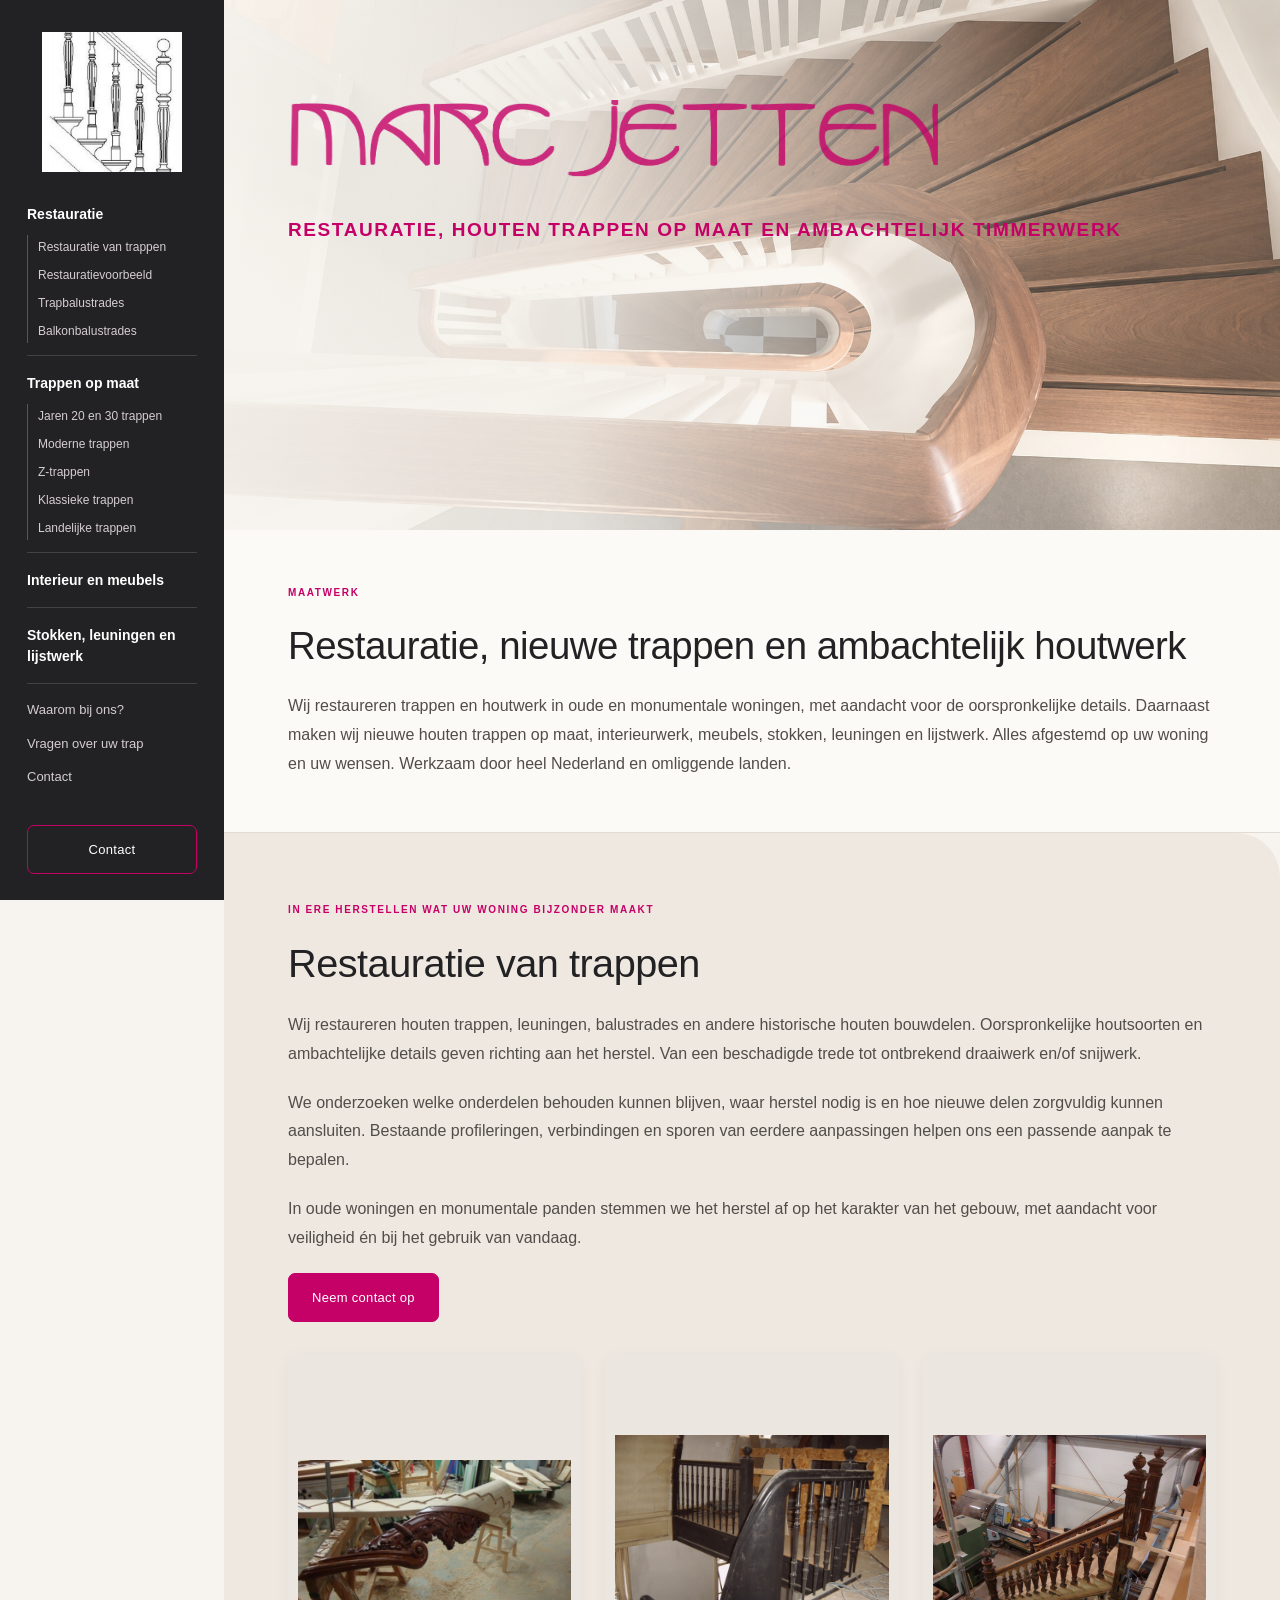
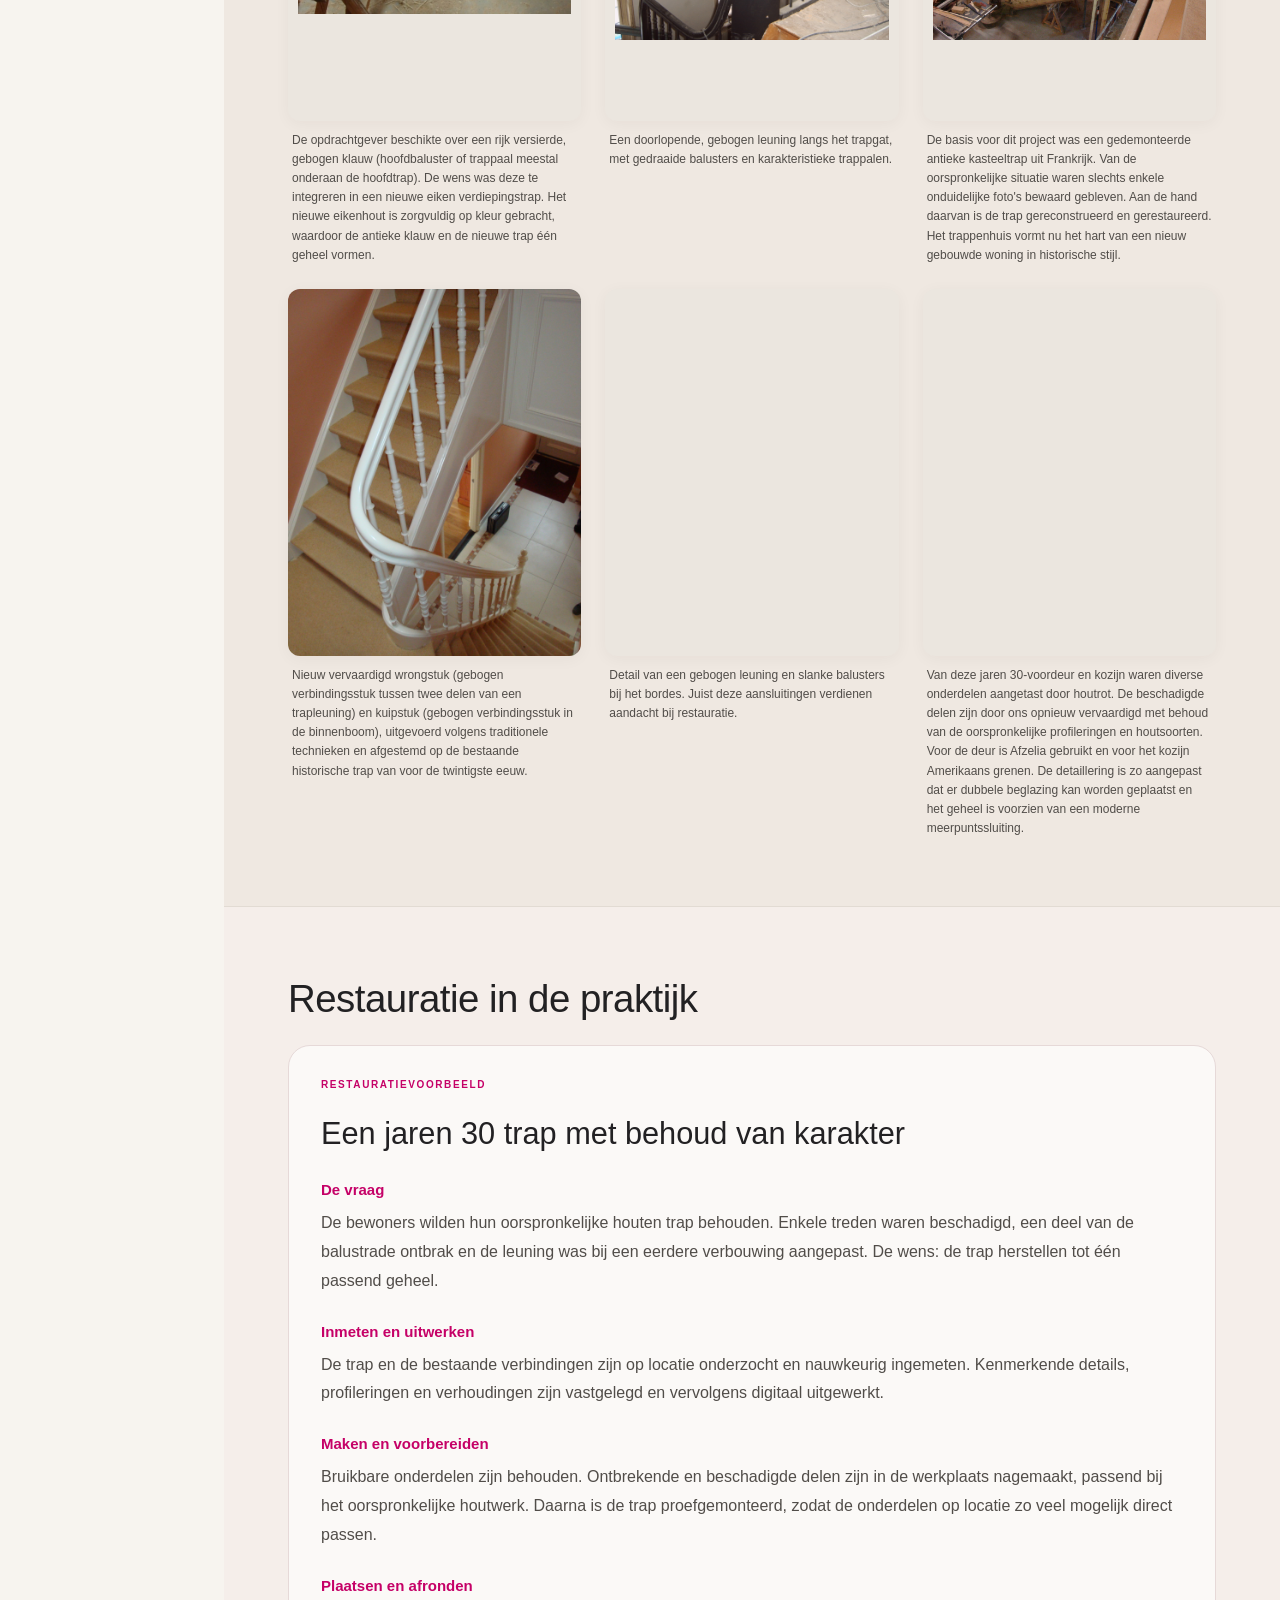
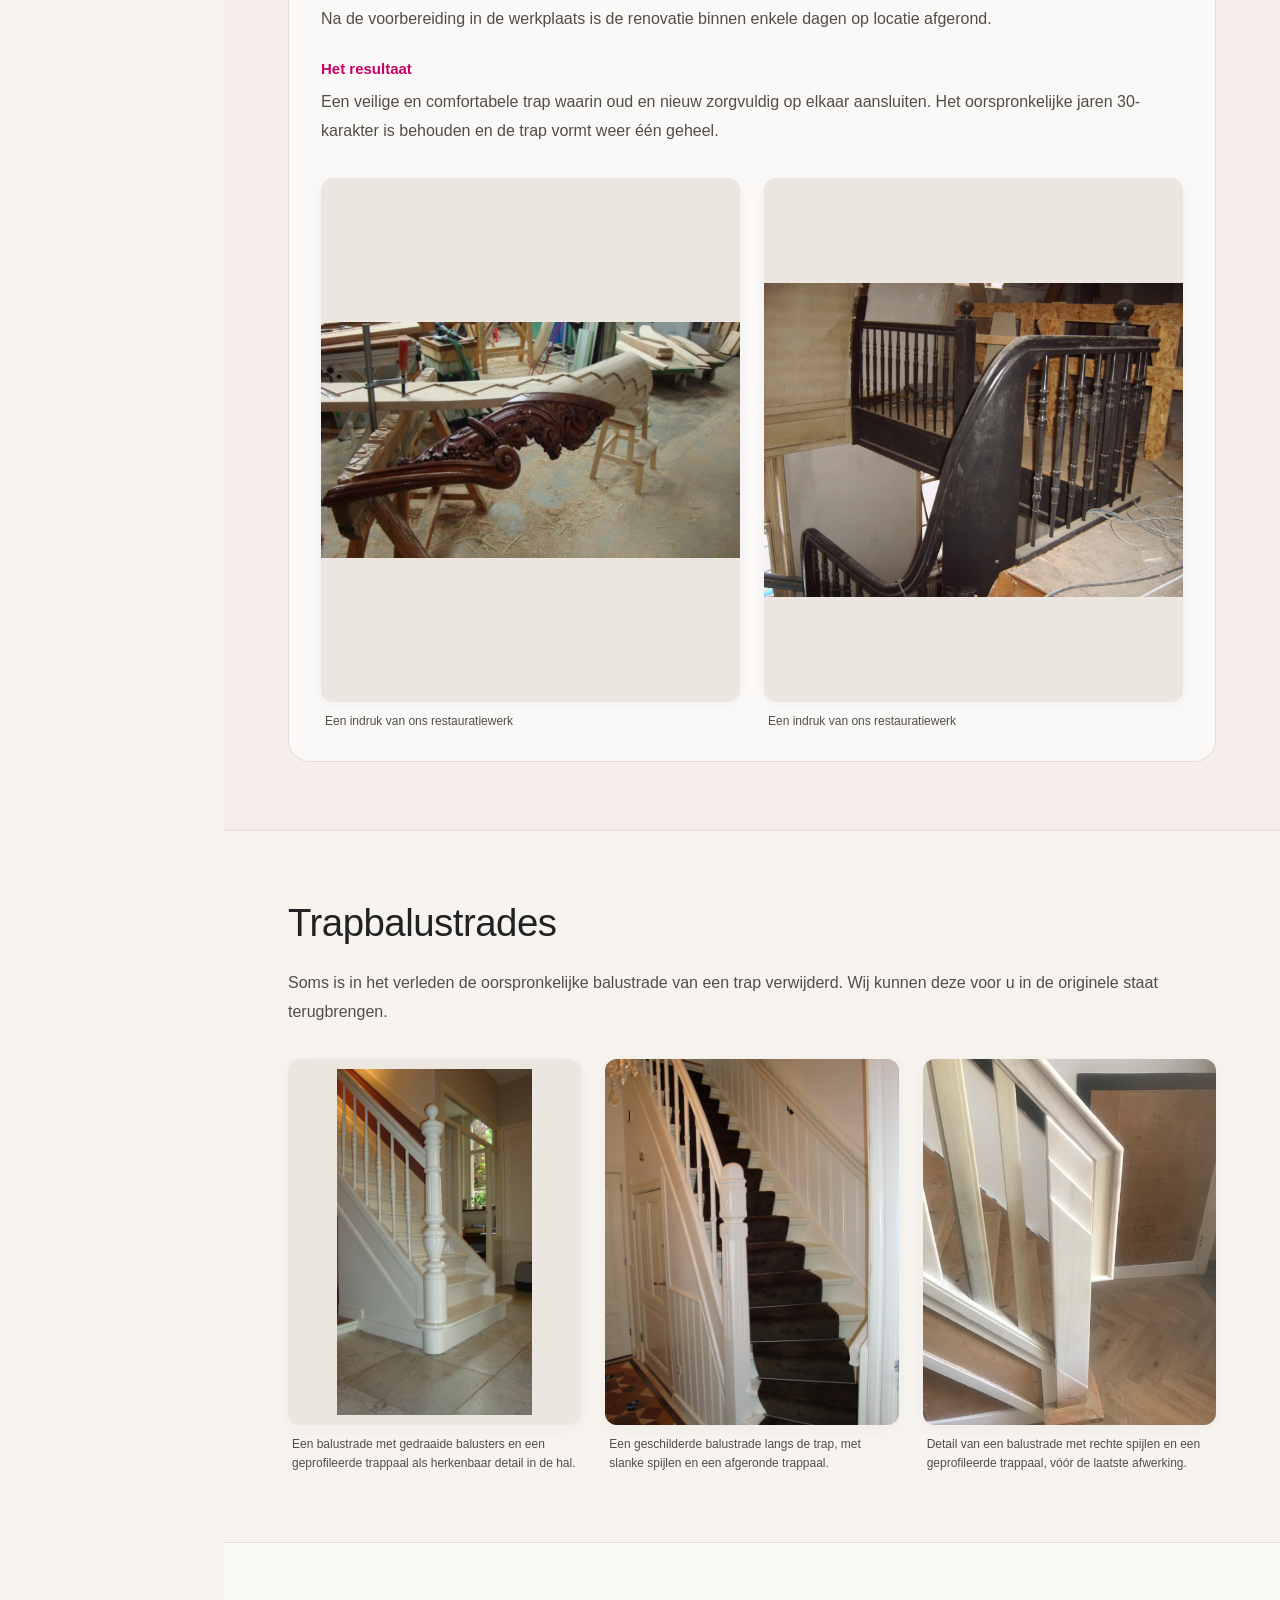
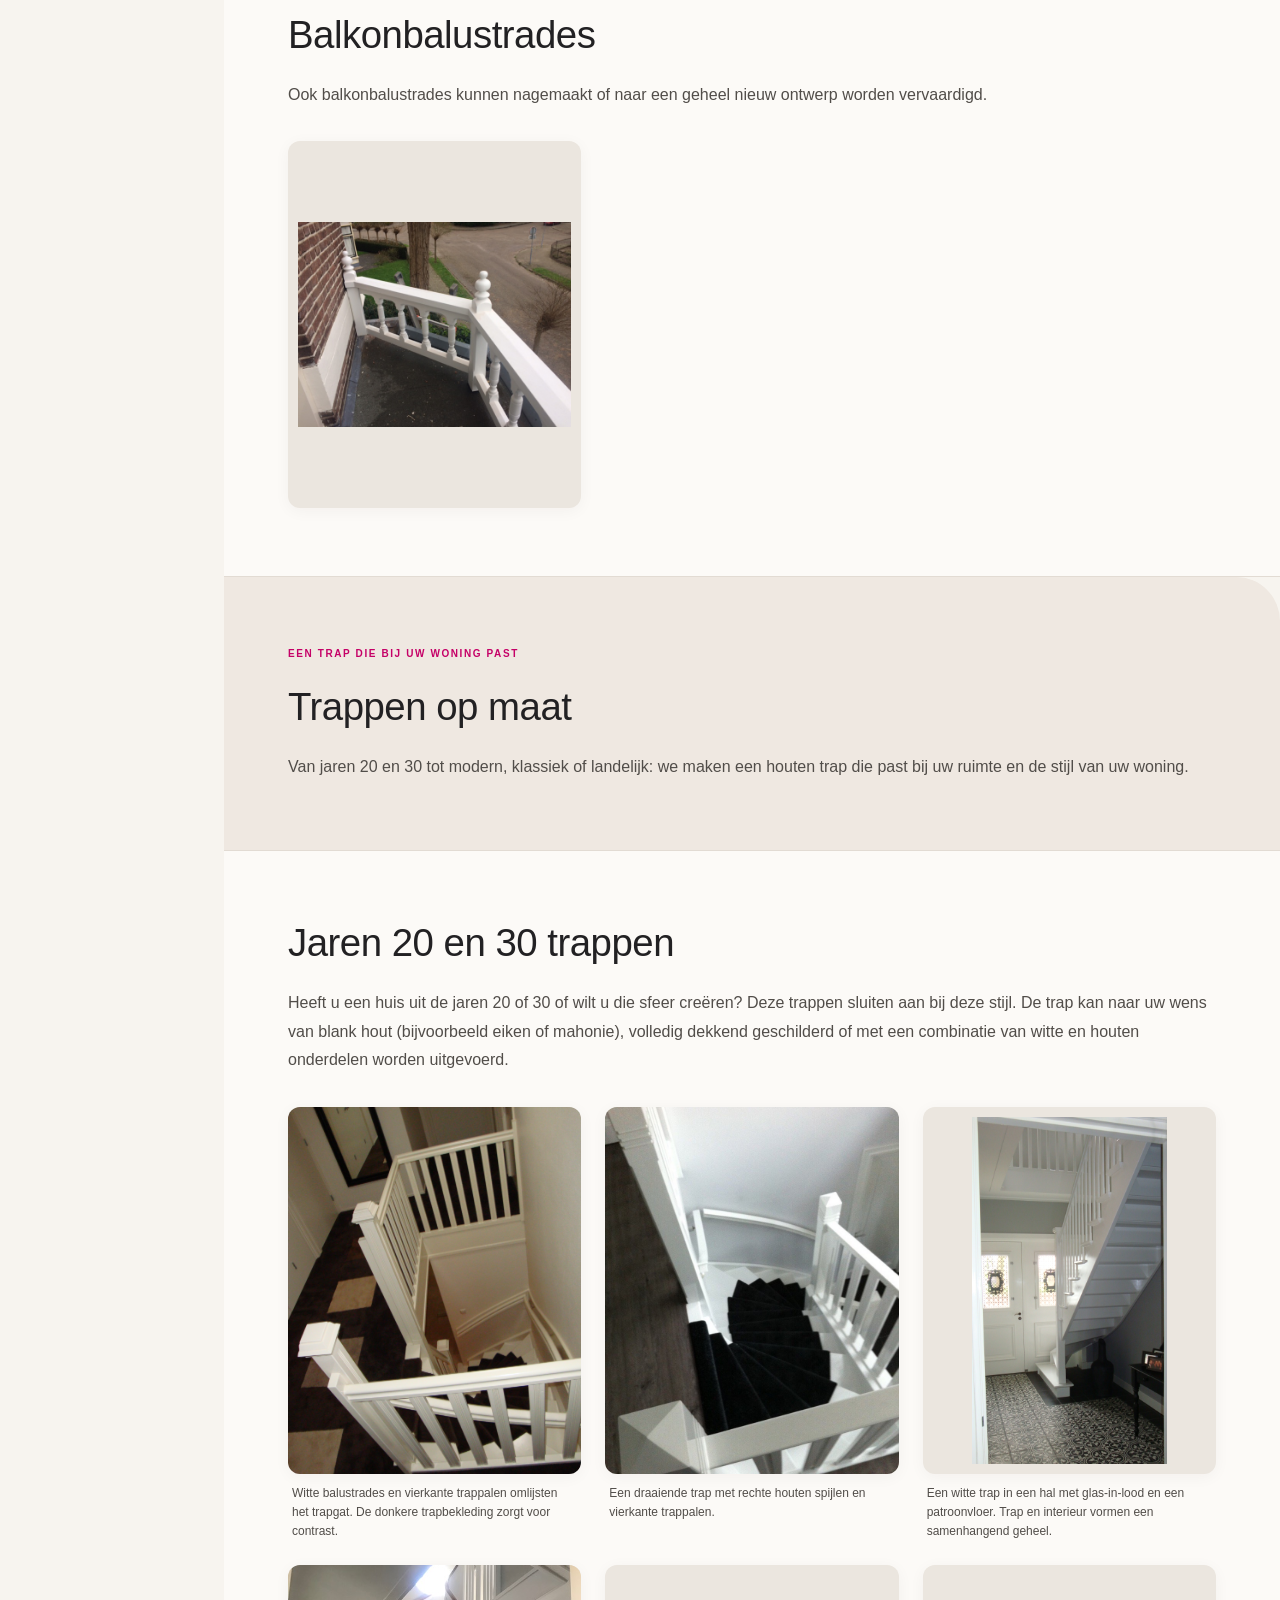
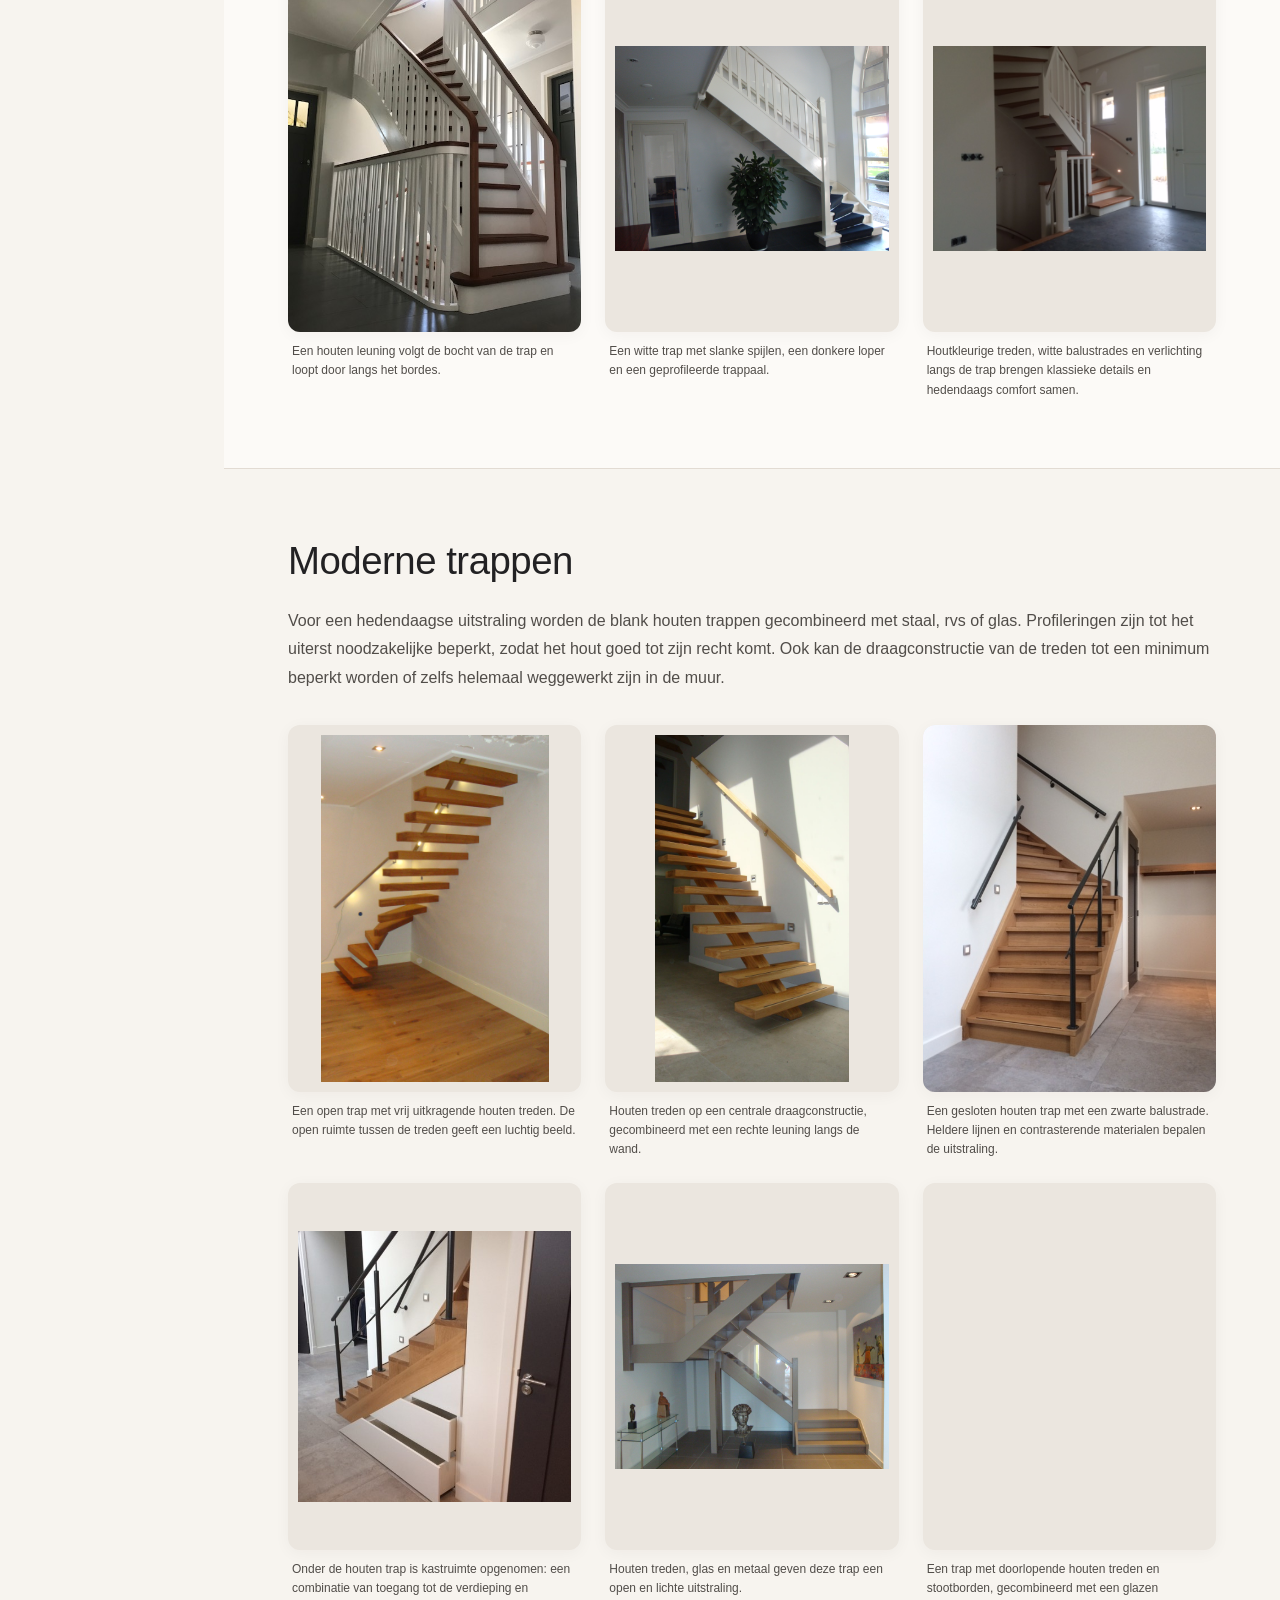
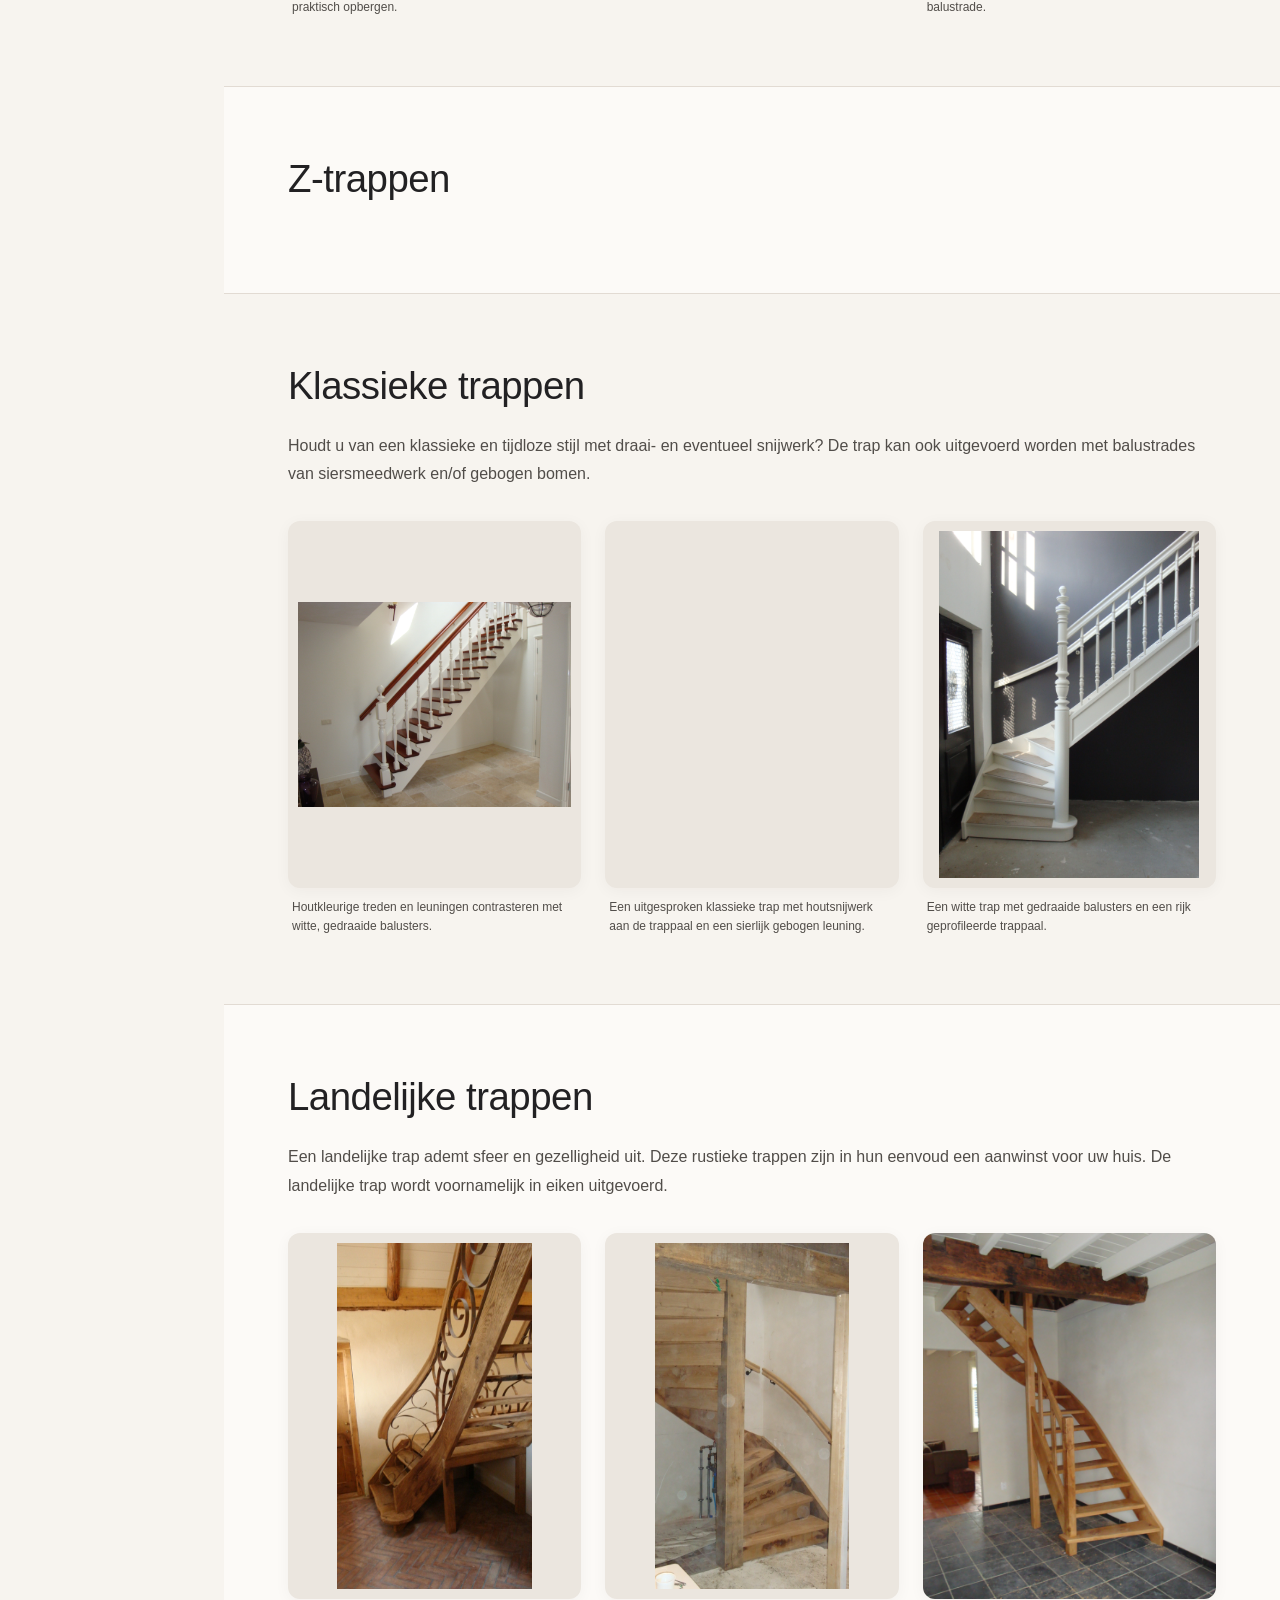
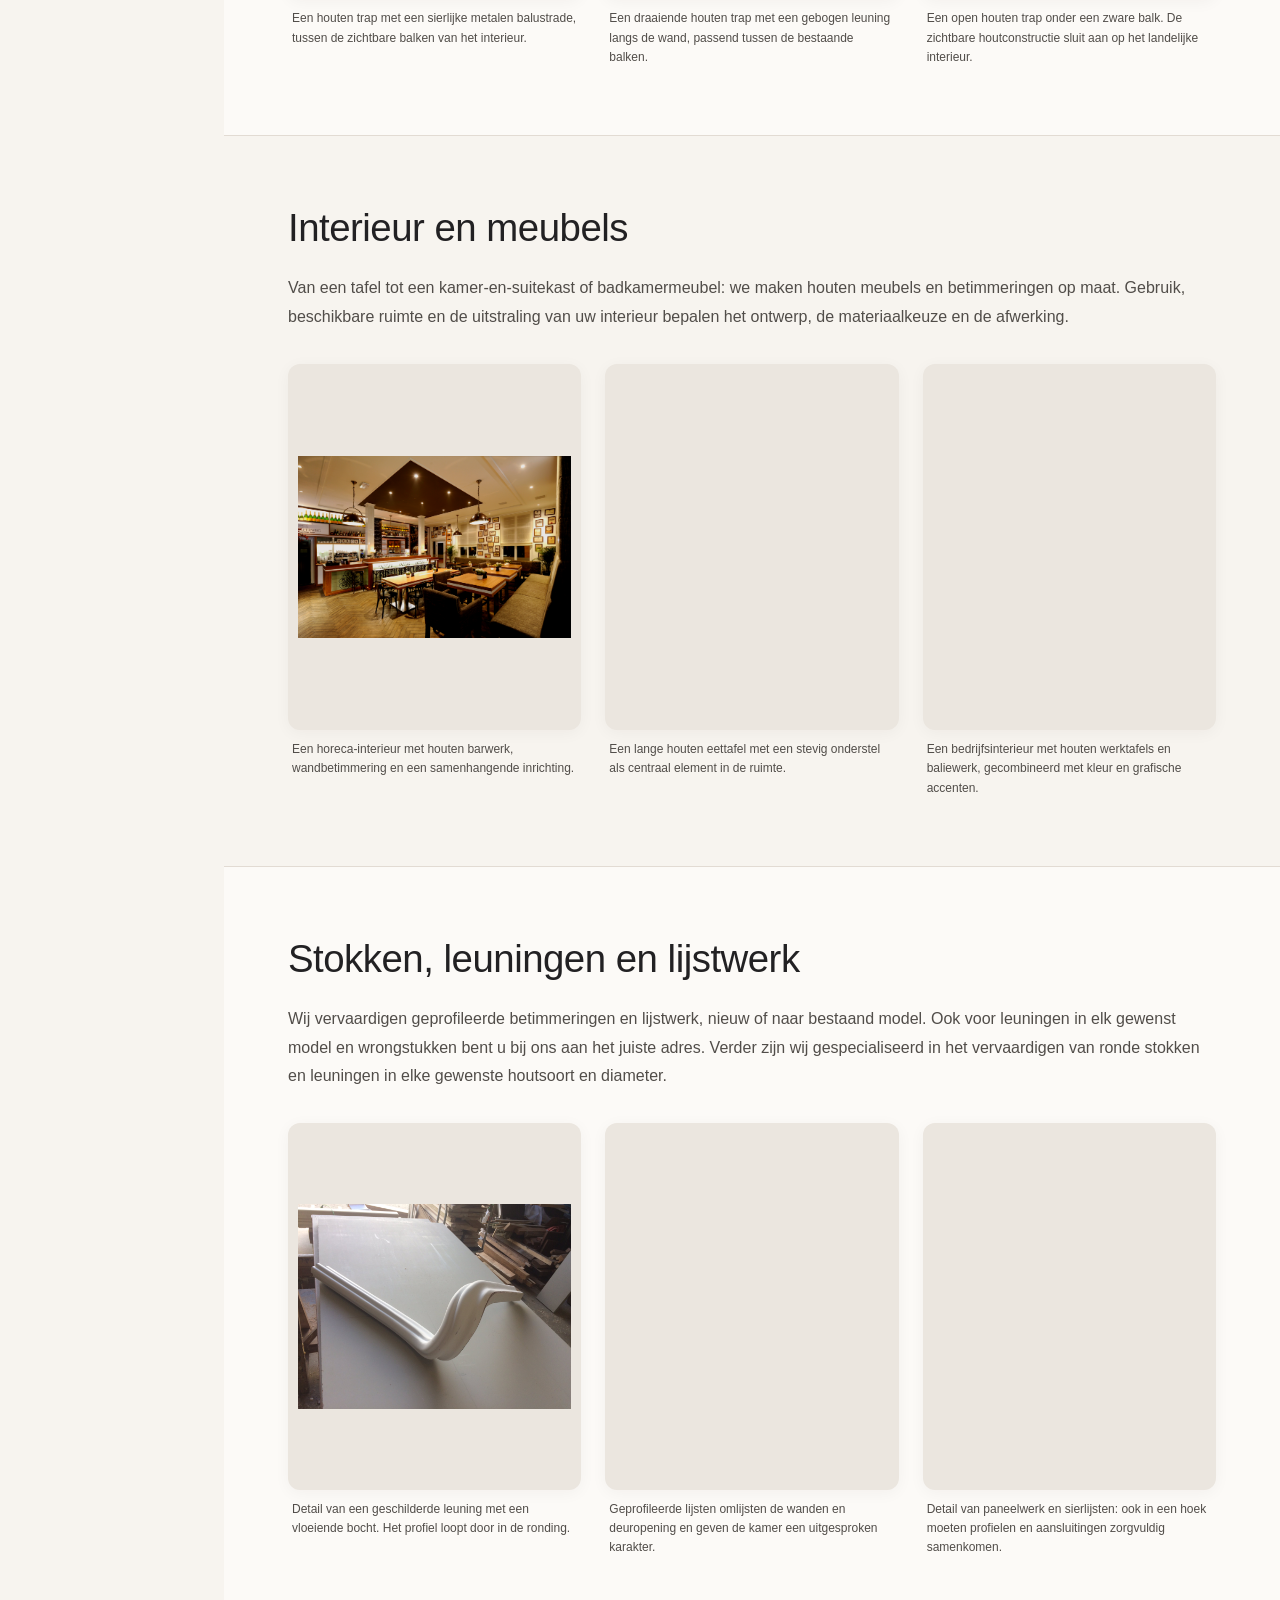
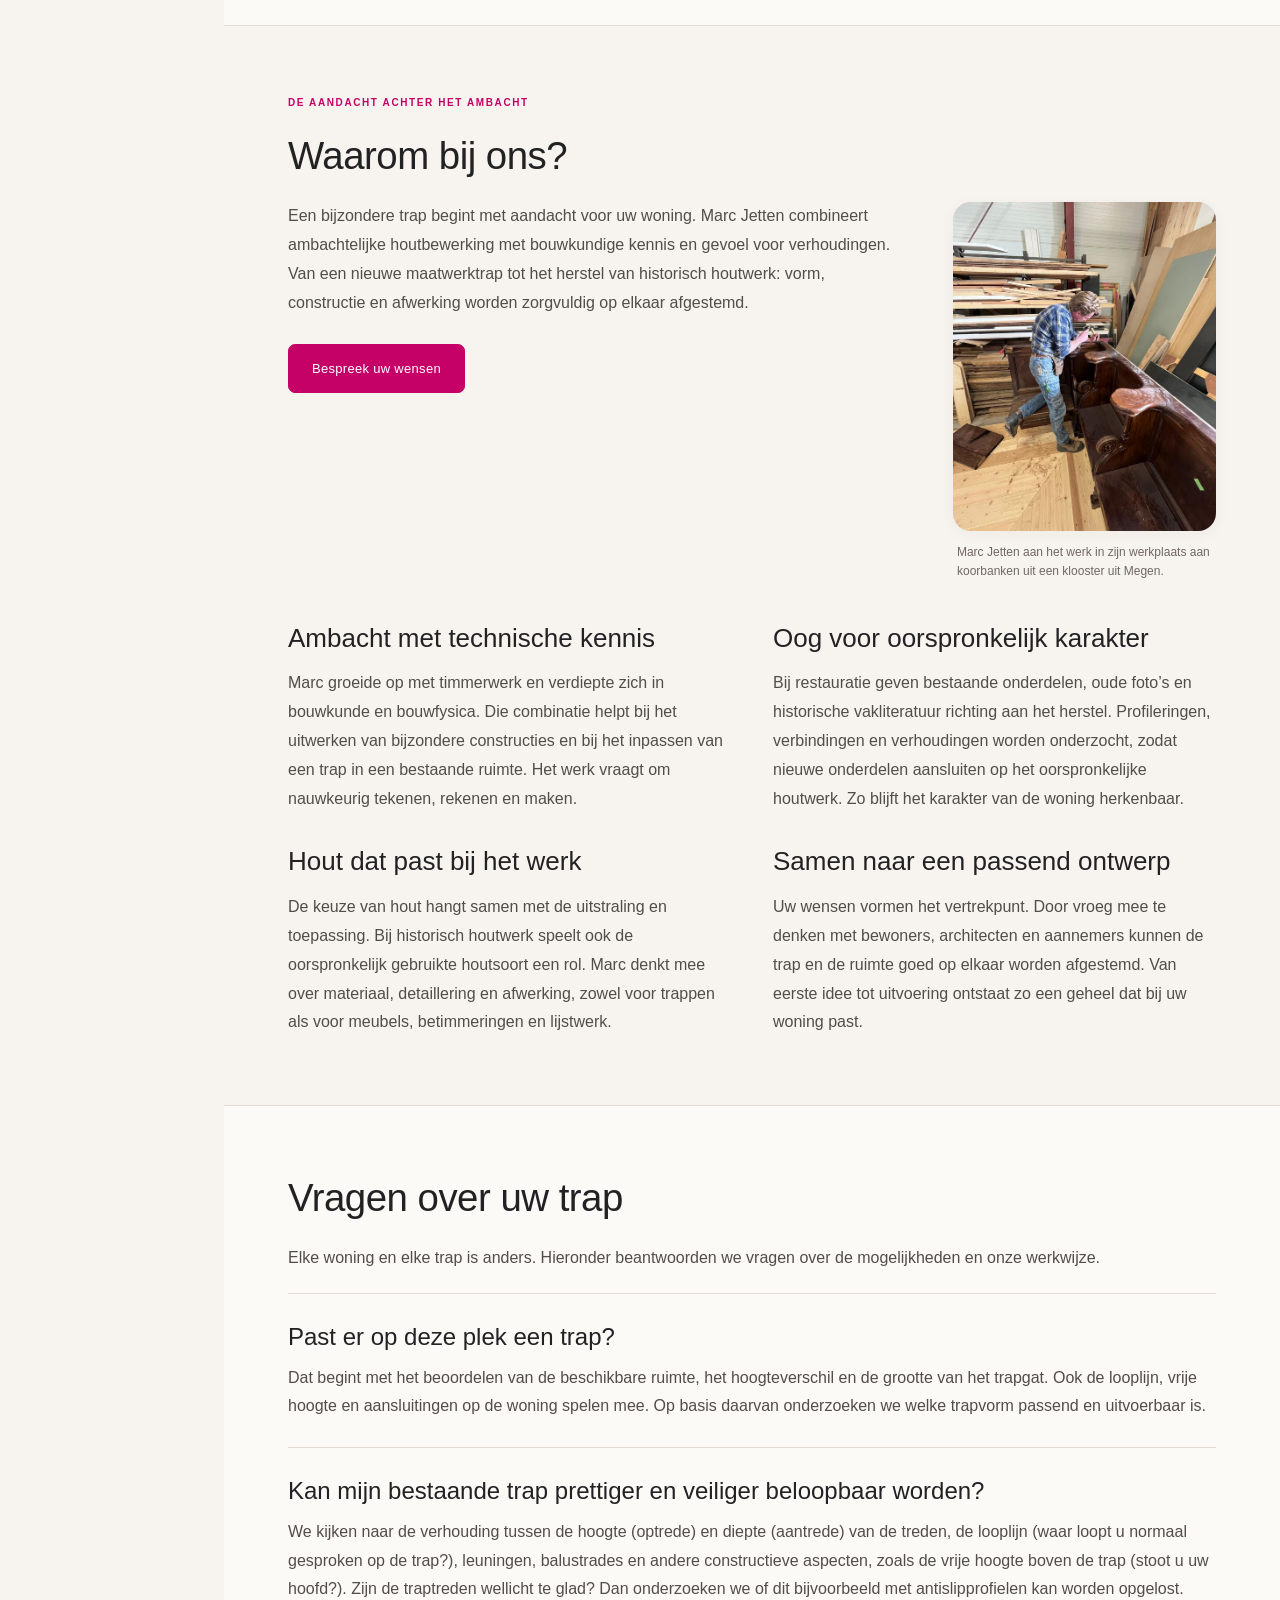
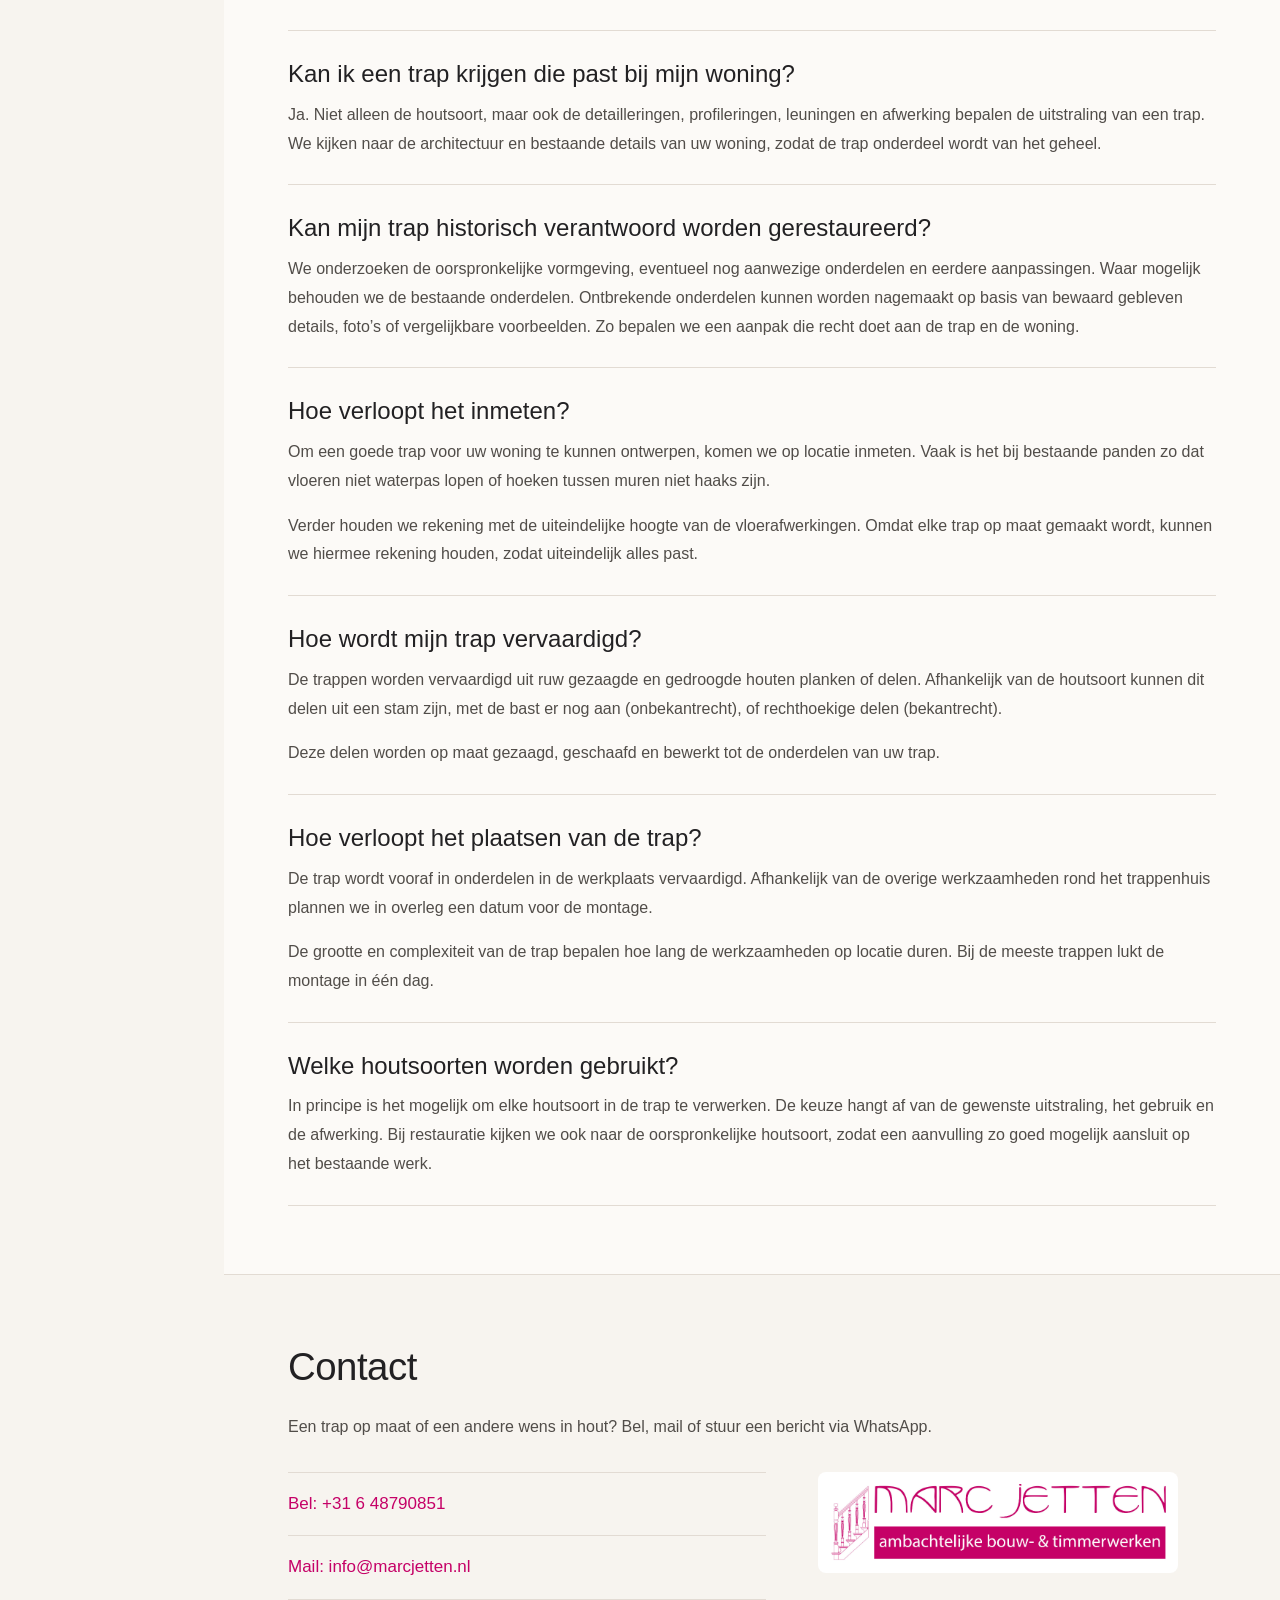
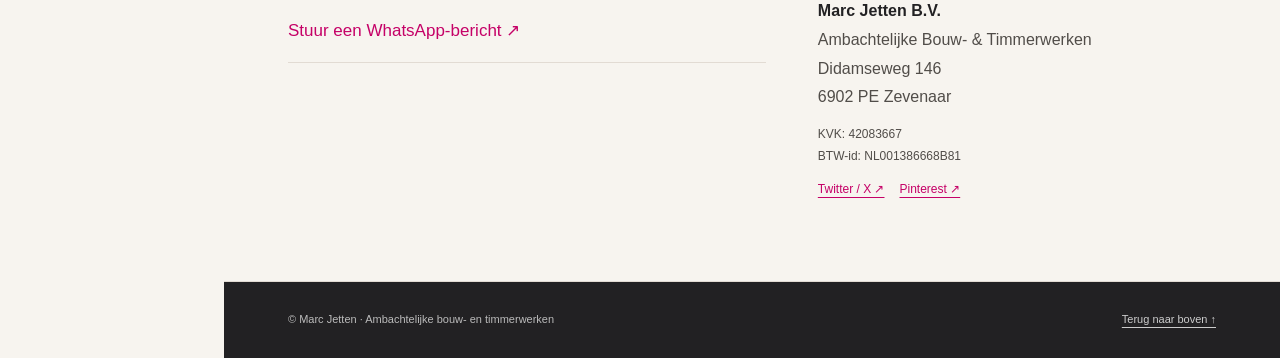
==== commit 27931fb5: "Vervang vier restauratiefotobijschriften door aangeleverde projectteksten" ====
--- a/index.html
+++ b/index.html
@@ -10,7 +10,7 @@
 <button class="menu-toggle" type="button" aria-controls="navigatie" aria-expanded="false">Menu</button><nav id="navigatie" aria-label="Hoofdnavigatie"><div class="nav-group"><a class="nav-heading" href="#restauratie">Restauratie</a><div class="nav-items"><a href="#restauratie">Restauratie van trappen</a><a href="#projecten">Restauratievoorbeeld</a><a href="#trapbalustrades">Trapbalustrades</a><a href="#balkonbalustrades">Balkonbalustrades</a></div></div><div class="nav-group"><a class="nav-heading" href="#nieuwe-trappen">Trappen op maat</a><div class="nav-items"><a href="#jaren-20-en-30">Jaren 20 en 30 trappen</a><a href="#moderne-trappen">Moderne trappen</a><a href="#z-trappen">Z-trappen</a><a href="#klassieke-trappen">Klassieke trappen</a><a href="#landelijke-trappen">Landelijke trappen</a></div></div><div class="nav-group"><a class="nav-heading" href="#interieur-en-meubels">Interieur en meubels</a><div class="nav-items"></div></div><div class="nav-group"><a class="nav-heading" href="#leuningen-en-lijstwerk">Stokken, leuningen en lijstwerk</a><div class="nav-items"></div></div><a href="#waarom-bij-ons">Waarom bij ons?</a><a href="#klantvragen">Vragen over uw trap</a><a href="#contact">Contact</a></nav><a class="contact-button" href="#contact">Contact</a></header>
 <main id="inhoud"><section class="hero" id="home"><img src="assets/openingsfoto-rustig.jpg" alt="Ambachtelijk vervaardigde houten trap van Marc Jetten" fetchpriority="high"><div class="hero-copy"><h1 class="hero-brand"><span class="visually-hidden">Marc Jetten</span><svg viewBox="235 0 1604 205" aria-hidden="true" focusable="false" xmlns="http://www.w3.org/2000/svg"><defs><filter id="woordmerk-dikker" x="-2%" y="-2%" width="104%" height="104%"><feMorphology operator="dilate" radius="2.4"/></filter><mask id="woordmerk-vorm" maskUnits="userSpaceOnUse" x="0" y="0" width="1839" height="423"><g filter="url(#woordmerk-dikker)"><image href="fotos/Logo/logomettrap.jpg" width="1839" height="423" style="filter:invert(1) grayscale(1)"/></g></mask></defs><rect x="235" y="0" width="1604" height="205" fill="#c50167" mask="url(#woordmerk-vorm)"/></svg></h1><p class="subtitle">Restauratie, houten trappen op maat en ambachtelijk timmerwerk</p></div></section>
 <section class="section introduction"><p class="eyebrow">Maatwerk</p><h2>Restauratie, nieuwe trappen en ambachtelijk houtwerk</h2><p>Wij restaureren trappen en houtwerk in oude en monumentale woningen, met aandacht voor de oorspronkelijke details. Daarnaast maken wij nieuwe houten trappen op maat, interieurwerk, meubels, stokken, leuningen en lijstwerk. Alles afgestemd op uw woning en uw wensen. Werkzaam door heel Nederland en omliggende landen.</p></section>
-<section class="section restoration-section" id="restauratie" aria-labelledby="titel-restauratie"><p class="eyebrow">In ere herstellen wat uw woning bijzonder maakt</p><h2 id="titel-restauratie">Restauratie van trappen</h2><p class="intro">Wij restaureren houten trappen, leuningen, balustrades en andere historische houten bouwdelen. Oorspronkelijke houtsoorten en ambachtelijke details geven richting aan het herstel. Van een beschadigde trede tot ontbrekend draaiwerk en/of snijwerk.</p><p class="intro">We onderzoeken welke onderdelen behouden kunnen blijven, waar herstel nodig is en hoe nieuwe delen zorgvuldig kunnen aansluiten. Bestaande profileringen, verbindingen en sporen van eerdere aanpassingen helpen ons een passende aanpak te bepalen.</p><p class="intro">In oude woningen en monumentale panden stemmen we het herstel af op het karakter van het gebouw, met aandacht voor veiligheid én bij het gebruik van vandaag.</p><p><a class="button" href="#contact">Neem contact op</a></p><div class="gallery"><figure class="photo photo--contain"><a href="fotos/Restauratie/c.jpg" target="_blank" rel="noopener" aria-label="Restauratie van trappen en historisch houtwerk — maatwerk van Marc Jetten — vergroot foto"><img src="fotos/Restauratie/c.jpg" alt="Restauratie van trappen en historisch houtwerk — maatwerk van Marc Jetten" style="object-position:50% 50%" loading="lazy" decoding="async" width="480" height="600"></a><figcaption>Een rijk versierd traponderdeel in de werkplaats. De gebogen vorm en het houtsnijwerk laten zien hoeveel detail historisch houtwerk kan bevatten.</figcaption></figure><figure class="photo photo--contain"><a href="fotos/Restauratie/IMG00035.JPG" target="_blank" rel="noopener" aria-label="Restauratie van trappen en historisch houtwerk — maatwerk van Marc Jetten — vergroot foto"><img src="fotos/Restauratie/IMG00035.JPG" alt="Restauratie van trappen en historisch houtwerk — maatwerk van Marc Jetten" style="object-position:50% 50%" loading="lazy" decoding="async" width="480" height="600"></a><figcaption>Een doorlopende, gebogen leuning langs het trapgat, met gedraaide balusters en karakteristieke trappalen.</figcaption></figure><figure class="photo photo--contain"><a href="fotos/Restauratie/DSC02019.JPG" target="_blank" rel="noopener" aria-label="Restauratie van trappen en historisch houtwerk — maatwerk van Marc Jetten — vergroot foto"><img src="fotos/Restauratie/DSC02019.JPG" alt="Restauratie van trappen en historisch houtwerk — maatwerk van Marc Jetten" style="object-position:50% 50%" loading="lazy" decoding="async" width="480" height="600"></a><figcaption>Een houten balustrade tijdens werkzaamheden op locatie. De versierde trappalen en balusters bepalen samen het karakter.</figcaption></figure><figure class="photo photo--cover"><a href="fotos/Restauratie/DSC02213.JPG" target="_blank" rel="noopener" aria-label="Restauratie van trappen en historisch houtwerk — maatwerk van Marc Jetten — vergroot foto"><img src="fotos/Restauratie/DSC02213.JPG" alt="Restauratie van trappen en historisch houtwerk — maatwerk van Marc Jetten" style="object-position:50% 50%" loading="lazy" decoding="async" width="480" height="600"></a><figcaption>Een lichte trap met gedraaide balusters. De leuning volgt de bochten over meerdere verdiepingen.</figcaption></figure><figure class="photo photo--contain"><a href="fotos/Restauratie/IMG00050.JPG" target="_blank" rel="noopener" aria-label="Restauratie van trappen en historisch houtwerk — maatwerk van Marc Jetten — vergroot foto"><img src="fotos/Restauratie/IMG00050.JPG" alt="Restauratie van trappen en historisch houtwerk — maatwerk van Marc Jetten" style="object-position:50% 50%" loading="lazy" decoding="async" width="480" height="600"></a><figcaption>Detail van een gebogen leuning en slanke balusters bij het bordes. Juist deze aansluitingen verdienen aandacht bij restauratie.</figcaption></figure><figure class="photo photo--cover"><a href="fotos/Restauratie/IMG_5368.JPG" target="_blank" rel="noopener" aria-label="Restauratie van trappen en historisch houtwerk — maatwerk van Marc Jetten — vergroot foto"><img src="fotos/Restauratie/IMG_5368.JPG" alt="Restauratie van trappen en historisch houtwerk — maatwerk van Marc Jetten" style="object-position:50% 50%" loading="lazy" decoding="async" width="480" height="600"></a><figcaption>Historisch vormgegeven deur- en kozijnwerk in de werkplaats, met panelen en een opening met houten spijlen.</figcaption></figure></div></section><section class="section project-section" id="projecten"><h2>Restauratie in de praktijk</h2><article class="project"><p class="eyebrow">Restauratievoorbeeld</p><h3>Een jaren 30 trap met behoud van karakter</h3><div class="project-steps"><div class="project-step"><h4>De vraag</h4><p>De bewoners wilden hun oorspronkelijke houten trap behouden. Enkele treden waren beschadigd, een deel van de balustrade ontbrak en de leuning was bij een eerdere verbouwing aangepast. De wens: de trap herstellen tot één passend geheel.</p></div><div class="project-step"><h4>Inmeten en uitwerken</h4><p>De trap en de bestaande verbindingen zijn op locatie onderzocht en nauwkeurig ingemeten. Kenmerkende details, profileringen en verhoudingen zijn vastgelegd en vervolgens digitaal uitgewerkt.</p></div><div class="project-step"><h4>Maken en voorbereiden</h4><p>Bruikbare onderdelen zijn behouden. Ontbrekende en beschadigde delen zijn in de werkplaats nagemaakt, passend bij het oorspronkelijke houtwerk. Daarna is de trap proefgemonteerd, zodat de onderdelen op locatie zo veel mogelijk direct passen.</p></div><div class="project-step"><h4>Plaatsen en afronden</h4><p>Na de voorbereiding in de werkplaats is de renovatie binnen enkele dagen op locatie afgerond.</p></div><div class="project-step"><h4>Het resultaat</h4><p>Een veilige en comfortabele trap waarin oud en nieuw zorgvuldig op elkaar aansluiten. Het oorspronkelijke jaren 30-karakter is behouden en de trap vormt weer één geheel.</p></div></div><div class="gallery"><figure class="photo photo--contain"><a href="fotos/Restauratie/c.jpg" target="_blank" rel="noopener" aria-label="Restauratie van trappen en historisch houtwerk — maatwerk van Marc Jetten — vergroot foto"><img src="fotos/Restauratie/c.jpg" alt="Restauratie van trappen en historisch houtwerk — maatwerk van Marc Jetten" style="object-position:50% 50%" loading="lazy" decoding="async" width="480" height="600"></a><figcaption>Een indruk van ons restauratiewerk</figcaption></figure><figure class="photo photo--contain"><a href="fotos/Restauratie/IMG00035.JPG" target="_blank" rel="noopener" aria-label="Restauratie van trappen en historisch houtwerk — maatwerk van Marc Jetten — vergroot foto"><img src="fotos/Restauratie/IMG00035.JPG" alt="Restauratie van trappen en historisch houtwerk — maatwerk van Marc Jetten" style="object-position:50% 50%" loading="lazy" decoding="async" width="480" height="600"></a><figcaption>Een indruk van ons restauratiewerk</figcaption></figure></div></article></section><section class="section " id="trapbalustrades" aria-labelledby="titel-trapbalustrades"><h2 id="titel-trapbalustrades">Trapbalustrades</h2><p class="intro">Soms is in het verleden de oorspronkelijke balustrade van een trap verwijderd. Wij kunnen deze voor u in de originele staat terugbrengen.</p><div class="gallery"><figure class="photo photo--contain"><a href="fotos/Balkon%20en%20traphekken/beginfoto.JPG" target="_blank" rel="noopener" aria-label="Trapbalustrades — maatwerk van Marc Jetten — vergroot foto"><img src="fotos/Balkon%20en%20traphekken/beginfoto.JPG" alt="Trapbalustrades — maatwerk van Marc Jetten" style="object-position:50% 50%" loading="lazy" decoding="async" width="480" height="600"></a><figcaption>Een balustrade met gedraaide balusters en een geprofileerde trappaal als herkenbaar detail in de hal.</figcaption></figure><figure class="photo photo--cover"><a href="fotos/Balkon%20en%20traphekken/DSC02179.JPG" target="_blank" rel="noopener" aria-label="Trapbalustrades — maatwerk van Marc Jetten — vergroot foto"><img src="fotos/Balkon%20en%20traphekken/DSC02179.JPG" alt="Trapbalustrades — maatwerk van Marc Jetten" style="object-position:50% 50%" loading="lazy" decoding="async" width="480" height="600"></a><figcaption>Een geschilderde balustrade langs de trap, met slanke spijlen en een afgeronde trappaal.</figcaption></figure><figure class="photo photo--cover"><a href="fotos/Balkon%20en%20traphekken/IMG_3470.jpg" target="_blank" rel="noopener" aria-label="Trapbalustrades — maatwerk van Marc Jetten — vergroot foto"><img src="fotos/Balkon%20en%20traphekken/IMG_3470.jpg" alt="Trapbalustrades — maatwerk van Marc Jetten" style="object-position:50% 50%" loading="lazy" decoding="async" width="480" height="600"></a><figcaption>Detail van een balustrade met rechte spijlen en een geprofileerde trappaal, vóór de laatste afwerking.</figcaption></figure></div></section><section class="section " id="balkonbalustrades" aria-labelledby="titel-balkonbalustrades"><h2 id="titel-balkonbalustrades">Balkonbalustrades</h2><p class="intro">Ook balkonbalustrades kunnen nagemaakt of naar een geheel nieuw ontwerp worden vervaardigd.</p><div class="gallery"><figure class="photo photo--contain"><a href="fotos/Balkon%20en%20traphekken/IMG_5514.JPG" target="_blank" rel="noopener" aria-label="Balkonbalustrades — maatwerk van Marc Jetten — vergroot foto"><img src="fotos/Balkon%20en%20traphekken/IMG_5514.JPG" alt="Balkonbalustrades — maatwerk van Marc Jetten" style="object-position:50% 50%" loading="lazy" decoding="async" width="480" height="600"></a></figure></div></section><section class="section chapter-heading" id="nieuwe-trappen" aria-labelledby="titel-nieuwe-trappen"><p class="eyebrow">Een trap die bij uw woning past</p><h2 id="titel-nieuwe-trappen">Trappen op maat</h2><p class="intro">Van jaren 20 en 30 tot modern, klassiek of landelijk: we maken een houten trap die past bij uw ruimte en de stijl van uw woning.</p></section><section class="section " id="jaren-20-en-30" aria-labelledby="titel-jaren-20-en-30"><h2 id="titel-jaren-20-en-30">Jaren 20 en 30 trappen</h2><p class="intro">Heeft u een huis uit de jaren 20 of 30 of wilt u die sfeer creëren? Deze trappen sluiten aan bij deze stijl. De trap kan naar uw wens van blank hout (bijvoorbeeld eiken of mahonie), volledig dekkend geschilderd of met een combinatie van witte en houten onderdelen worden uitgevoerd.</p><div class="gallery"><figure class="photo photo--cover"><a href="fotos/Jaren%2030/DSC01485.JPG" target="_blank" rel="noopener" aria-label="Jaren 20 en 30 trappen — maatwerk van Marc Jetten — vergroot foto"><img src="fotos/Jaren%2030/DSC01485.JPG" alt="Jaren 20 en 30 trappen — maatwerk van Marc Jetten" style="object-position:50% 50%" loading="lazy" decoding="async" width="480" height="600"></a><figcaption>Witte balustrades en vierkante trappalen omlijsten het trapgat. De donkere trapbekleding zorgt voor contrast.</figcaption></figure><figure class="photo photo--cover"><a href="fotos/Jaren%2030/Image-1.jpg" target="_blank" rel="noopener" aria-label="Jaren 20 en 30 trappen — maatwerk van Marc Jetten — vergroot foto"><img src="fotos/Jaren%2030/Image-1.jpg" alt="Jaren 20 en 30 trappen — maatwerk van Marc Jetten" style="object-position:50% 50%" loading="lazy" decoding="async" width="480" height="600"></a><figcaption>Een draaiende trap met rechte houten spijlen en vierkante trappalen.</figcaption></figure><figure class="photo photo--contain"><a href="fotos/Jaren%2030/DSC04660.JPG" target="_blank" rel="noopener" aria-label="Jaren 20 en 30 trappen — maatwerk van Marc Jetten — vergroot foto"><img src="fotos/Jaren%2030/DSC04660.JPG" alt="Jaren 20 en 30 trappen — maatwerk van Marc Jetten" style="object-position:50% 50%" loading="lazy" decoding="async" width="480" height="600"></a><figcaption>Een witte trap in een hal met glas-in-lood en een patroonvloer. Trap en interieur vormen een samenhangend geheel.</figcaption></figure><figure class="photo photo--cover"><a href="fotos/Jaren%2030/IMG_0503.jpg" target="_blank" rel="noopener" aria-label="Jaren 20 en 30 trappen — maatwerk van Marc Jetten — vergroot foto"><img src="fotos/Jaren%2030/IMG_0503.jpg" alt="Jaren 20 en 30 trappen — maatwerk van Marc Jetten" style="object-position:50% 50%" loading="lazy" decoding="async" width="480" height="600"></a><figcaption>Een houten leuning volgt de bocht van de trap en loopt door langs het bordes.</figcaption></figure><figure class="photo photo--contain"><a href="fotos/Jaren%2030/DSC02108.JPG" target="_blank" rel="noopener" aria-label="Jaren 20 en 30 trappen — maatwerk van Marc Jetten — vergroot foto"><img src="fotos/Jaren%2030/DSC02108.JPG" alt="Jaren 20 en 30 trappen — maatwerk van Marc Jetten" style="object-position:50% 50%" loading="lazy" decoding="async" width="480" height="600"></a><figcaption>Een witte trap met slanke spijlen, een donkere loper en een geprofileerde trappaal.</figcaption></figure><figure class="photo photo--contain"><a href="fotos/Jaren%2030/IMG_0297.JPG" target="_blank" rel="noopener" aria-label="Jaren 20 en 30 trappen — maatwerk van Marc Jetten — vergroot foto"><img src="fotos/Jaren%2030/IMG_0297.JPG" alt="Jaren 20 en 30 trappen — maatwerk van Marc Jetten" style="object-position:50% 50%" loading="lazy" decoding="async" width="480" height="600"></a><figcaption>Houtkleurige treden, witte balustrades en verlichting langs de trap brengen klassieke details en hedendaags comfort samen.</figcaption></figure></div></section><section class="section " id="moderne-trappen" aria-labelledby="titel-moderne-trappen"><h2 id="titel-moderne-trappen">Moderne trappen</h2><p class="intro">Voor een hedendaagse uitstraling worden de blank houten trappen gecombineerd met staal, rvs of glas. Profileringen zijn tot het uiterst noodzakelijke beperkt, zodat het hout goed tot zijn recht komt. Ook kan de draagconstructie van de treden tot een minimum beperkt worden of zelfs helemaal weggewerkt zijn in de muur.</p><div class="gallery"><figure class="photo photo--contain"><a href="fotos/Moderne%20trappen/45.jpg" target="_blank" rel="noopener" aria-label="Moderne trappen — maatwerk van Marc Jetten — vergroot foto"><img src="fotos/Moderne%20trappen/45.jpg" alt="Moderne trappen — maatwerk van Marc Jetten" style="object-position:50% 50%" loading="lazy" decoding="async" width="480" height="600"></a><figcaption>Een open trap met vrij uitkragende houten treden. De open ruimte tussen de treden geeft een luchtig beeld.</figcaption></figure><figure class="photo photo--contain"><a href="fotos/Moderne%20trappen/IMG_4645.JPG" target="_blank" rel="noopener" aria-label="Moderne trappen — maatwerk van Marc Jetten — vergroot foto"><img src="fotos/Moderne%20trappen/IMG_4645.JPG" alt="Moderne trappen — maatwerk van Marc Jetten" style="object-position:50% 50%" loading="lazy" decoding="async" width="480" height="600"></a><figcaption>Houten treden op een centrale draagconstructie, gecombineerd met een rechte leuning langs de wand.</figcaption></figure><figure class="photo photo--cover"><a href="fotos/Moderne%20trappen/IMG_5695.JPG" target="_blank" rel="noopener" aria-label="Moderne trappen — maatwerk van Marc Jetten — vergroot foto"><img src="fotos/Moderne%20trappen/IMG_5695.JPG" alt="Moderne trappen — maatwerk van Marc Jetten" style="object-position:50% 50%" loading="lazy" decoding="async" width="480" height="600"></a><figcaption>Een gesloten houten trap met een zwarte balustrade. Heldere lijnen en contrasterende materialen bepalen de uitstraling.</figcaption></figure><figure class="photo photo--contain"><a href="fotos/Moderne%20trappen/IMG_5697.jpg" target="_blank" rel="noopener" aria-label="Moderne trappen — maatwerk van Marc Jetten — vergroot foto"><img src="fotos/Moderne%20trappen/IMG_5697.jpg" alt="Moderne trappen — maatwerk van Marc Jetten" style="object-position:50% 50%" loading="lazy" decoding="async" width="480" height="600"></a><figcaption>Onder de houten trap is kastruimte opgenomen: een combinatie van toegang tot de verdieping en praktisch opbergen.</figcaption></figure><figure class="photo photo--contain"><a href="fotos/Moderne%20trappen/beginfoto.JPG" target="_blank" rel="noopener" aria-label="Moderne trappen — maatwerk van Marc Jetten — vergroot foto"><img src="fotos/Moderne%20trappen/beginfoto.JPG" alt="Moderne trappen — maatwerk van Marc Jetten" style="object-position:50% 50%" loading="lazy" decoding="async" width="480" height="600"></a><figcaption>Houten treden, glas en metaal geven deze trap een open en lichte uitstraling.</figcaption></figure><figure class="photo photo--contain"><a href="fotos/Moderne%20trappen/eiken.JPG" target="_blank" rel="noopener" aria-label="Moderne trappen — maatwerk van Marc Jetten — vergroot foto"><img src="fotos/Moderne%20trappen/eiken.JPG" alt="Moderne trappen — maatwerk van Marc Jetten" style="object-position:50% 50%" loading="lazy" decoding="async" width="480" height="600"></a><figcaption>Een trap met doorlopende houten treden en stootborden, gecombineerd met een glazen balustrade.</figcaption></figure></div></section><section class="section " id="z-trappen" aria-labelledby="titel-z-trappen"><h2 id="titel-z-trappen">Z-trappen</h2></section><section class="section " id="klassieke-trappen" aria-labelledby="titel-klassieke-trappen"><h2 id="titel-klassieke-trappen">Klassieke trappen</h2><p class="intro">Houdt u van een klassieke en tijdloze stijl met draai- en eventueel snijwerk? De trap kan ook uitgevoerd worden met balustrades van siersmeedwerk en/of gebogen bomen.</p><div class="gallery"><figure class="photo photo--contain"><a href="fotos/Klassieke%20trappen/DSC01148.JPG" target="_blank" rel="noopener" aria-label="Klassieke trappen — maatwerk van Marc Jetten — vergroot foto"><img src="fotos/Klassieke%20trappen/DSC01148.JPG" alt="Klassieke trappen — maatwerk van Marc Jetten" style="object-position:50% 50%" loading="lazy" decoding="async" width="480" height="600"></a><figcaption>Houtkleurige treden en leuningen contrasteren met witte, gedraaide balusters.</figcaption></figure><figure class="photo photo--contain"><a href="fotos/Klassieke%20trappen/DSC01207.JPG" target="_blank" rel="noopener" aria-label="Klassieke trappen — maatwerk van Marc Jetten — vergroot foto"><img src="fotos/Klassieke%20trappen/DSC01207.JPG" alt="Klassieke trappen — maatwerk van Marc Jetten" style="object-position:50% 50%" loading="lazy" decoding="async" width="480" height="600"></a><figcaption>Een uitgesproken klassieke trap met houtsnijwerk aan de trappaal en een sierlijk gebogen leuning.</figcaption></figure><figure class="photo photo--contain"><a href="fotos/Klassieke%20trappen/DSC01756.JPG" target="_blank" rel="noopener" aria-label="Klassieke trappen — maatwerk van Marc Jetten — vergroot foto"><img src="fotos/Klassieke%20trappen/DSC01756.JPG" alt="Klassieke trappen — maatwerk van Marc Jetten" style="object-position:50% 50%" loading="lazy" decoding="async" width="480" height="600"></a><figcaption>Een witte trap met gedraaide balusters en een rijk geprofileerde trappaal.</figcaption></figure></div></section><section class="section " id="landelijke-trappen" aria-labelledby="titel-landelijke-trappen"><h2 id="titel-landelijke-trappen">Landelijke trappen</h2><p class="intro">Een landelijke trap ademt sfeer en gezelligheid uit. Deze rustieke trappen zijn in hun eenvoud een aanwinst voor uw huis. De landelijke trap wordt voornamelijk in eiken uitgevoerd.</p><div class="gallery"><figure class="photo photo--contain"><a href="fotos/Landelijke%20trappen/DSC06450.JPG" target="_blank" rel="noopener" aria-label="Landelijke trappen — maatwerk van Marc Jetten — vergroot foto"><img src="fotos/Landelijke%20trappen/DSC06450.JPG" alt="Landelijke trappen — maatwerk van Marc Jetten" style="object-position:50% 50%" loading="lazy" decoding="async" width="480" height="600"></a><figcaption>Een houten trap met een sierlijke metalen balustrade, tussen de zichtbare balken van het interieur.</figcaption></figure><figure class="photo photo--contain"><a href="fotos/Landelijke%20trappen/DSC05440.JPG" target="_blank" rel="noopener" aria-label="Landelijke trappen — maatwerk van Marc Jetten — vergroot foto"><img src="fotos/Landelijke%20trappen/DSC05440.JPG" alt="Landelijke trappen — maatwerk van Marc Jetten" style="object-position:50% 50%" loading="lazy" decoding="async" width="480" height="600"></a><figcaption>Een draaiende houten trap met een gebogen leuning langs de wand, passend tussen de bestaande balken.</figcaption></figure><figure class="photo photo--cover"><a href="fotos/Landelijke%20trappen/upload%20140410%20014.JPG" target="_blank" rel="noopener" aria-label="Landelijke trappen — maatwerk van Marc Jetten — vergroot foto"><img src="fotos/Landelijke%20trappen/upload%20140410%20014.JPG" alt="Landelijke trappen — maatwerk van Marc Jetten" style="object-position:50% 50%" loading="lazy" decoding="async" width="480" height="600"></a><figcaption>Een open houten trap onder een zware balk. De zichtbare houtconstructie sluit aan op het landelijke interieur.</figcaption></figure></div></section><section class="section " id="interieur-en-meubels" aria-labelledby="titel-interieur-en-meubels"><h2 id="titel-interieur-en-meubels">Interieur en meubels</h2><p class="intro">Van een tafel tot een kamer-en-suitekast of badkamermeubel: we maken houten meubels en betimmeringen op maat. Gebruik, beschikbare ruimte en de uitstraling van uw interieur bepalen het ontwerp, de materiaalkeuze en de afwerking.</p><div class="gallery"><figure class="photo photo--contain"><a href="fotos/Interieur%20en%20meubels/18.jpg" target="_blank" rel="noopener" aria-label="Interieur en meubels — maatwerk van Marc Jetten — vergroot foto"><img src="fotos/Interieur%20en%20meubels/18.jpg" alt="Interieur en meubels — maatwerk van Marc Jetten" style="object-position:50% 50%" loading="lazy" decoding="async" width="480" height="600"></a><figcaption>Een horeca-interieur met houten barwerk, wandbetimmering en een samenhangende inrichting.</figcaption></figure><figure class="photo photo--contain"><a href="fotos/Interieur%20en%20meubels/DSC00945%20%281%29.jpg" target="_blank" rel="noopener" aria-label="Interieur en meubels — maatwerk van Marc Jetten — vergroot foto"><img src="fotos/Interieur%20en%20meubels/DSC00945%20%281%29.jpg" alt="Interieur en meubels — maatwerk van Marc Jetten" style="object-position:50% 50%" loading="lazy" decoding="async" width="480" height="600"></a><figcaption>Een lange houten eettafel met een stevig onderstel als centraal element in de ruimte.</figcaption></figure><figure class="photo photo--contain"><a href="fotos/Interieur%20en%20meubels/DSC05929.jpg" target="_blank" rel="noopener" aria-label="Interieur en meubels — maatwerk van Marc Jetten — vergroot foto"><img src="fotos/Interieur%20en%20meubels/DSC05929.jpg" alt="Interieur en meubels — maatwerk van Marc Jetten" style="object-position:50% 50%" loading="lazy" decoding="async" width="480" height="600"></a><figcaption>Een bedrijfsinterieur met houten werktafels en baliewerk, gecombineerd met kleur en grafische accenten.</figcaption></figure></div></section><section class="section " id="leuningen-en-lijstwerk" aria-labelledby="titel-leuningen-en-lijstwerk"><h2 id="titel-leuningen-en-lijstwerk">Stokken, leuningen en lijstwerk</h2><p class="intro">Wij vervaardigen geprofileerde betimmeringen en lijstwerk, nieuw of naar bestaand model. Ook voor leuningen in elk gewenst model en wrongstukken bent u bij ons aan het juiste adres. Verder zijn wij gespecialiseerd in het vervaardigen van ronde stokken en leuningen in elke gewenste houtsoort en diameter.</p><div class="gallery"><figure class="photo photo--contain"><a href="fotos/Lijstwerk%20en%20stokken/Image-1.jpg" target="_blank" rel="noopener" aria-label="Stokken, leuningen en lijstwerk — maatwerk van Marc Jetten — vergroot foto"><img src="fotos/Lijstwerk%20en%20stokken/Image-1.jpg" alt="Stokken, leuningen en lijstwerk — maatwerk van Marc Jetten" style="object-position:50% 50%" loading="lazy" decoding="async" width="480" height="600"></a><figcaption>Detail van een geschilderde leuning met een vloeiende bocht. Het profiel loopt door in de ronding.</figcaption></figure><figure class="photo photo--contain"><a href="fotos/Lijstwerk%20en%20stokken/JPG_5013.jpg" target="_blank" rel="noopener" aria-label="Stokken, leuningen en lijstwerk — maatwerk van Marc Jetten — vergroot foto"><img src="fotos/Lijstwerk%20en%20stokken/JPG_5013.jpg" alt="Stokken, leuningen en lijstwerk — maatwerk van Marc Jetten" style="object-position:50% 50%" loading="lazy" decoding="async" width="480" height="600"></a><figcaption>Geprofileerde lijsten omlijsten de wanden en deuropening en geven de kamer een uitgesproken karakter.</figcaption></figure><figure class="photo photo--contain"><a href="fotos/Lijstwerk%20en%20stokken/JPG_5015.jpg" target="_blank" rel="noopener" aria-label="Stokken, leuningen en lijstwerk — maatwerk van Marc Jetten — vergroot foto"><img src="fotos/Lijstwerk%20en%20stokken/JPG_5015.jpg" alt="Stokken, leuningen en lijstwerk — maatwerk van Marc Jetten" style="object-position:50% 50%" loading="lazy" decoding="async" width="480" height="600"></a><figcaption>Detail van paneelwerk en sierlijsten: ook in een hoek moeten profielen en aansluitingen zorgvuldig samenkomen.</figcaption></figure></div></section>
+<section class="section restoration-section" id="restauratie" aria-labelledby="titel-restauratie"><p class="eyebrow">In ere herstellen wat uw woning bijzonder maakt</p><h2 id="titel-restauratie">Restauratie van trappen</h2><p class="intro">Wij restaureren houten trappen, leuningen, balustrades en andere historische houten bouwdelen. Oorspronkelijke houtsoorten en ambachtelijke details geven richting aan het herstel. Van een beschadigde trede tot ontbrekend draaiwerk en/of snijwerk.</p><p class="intro">We onderzoeken welke onderdelen behouden kunnen blijven, waar herstel nodig is en hoe nieuwe delen zorgvuldig kunnen aansluiten. Bestaande profileringen, verbindingen en sporen van eerdere aanpassingen helpen ons een passende aanpak te bepalen.</p><p class="intro">In oude woningen en monumentale panden stemmen we het herstel af op het karakter van het gebouw, met aandacht voor veiligheid én bij het gebruik van vandaag.</p><p><a class="button" href="#contact">Neem contact op</a></p><div class="gallery"><figure class="photo photo--contain"><a href="fotos/Restauratie/c.jpg" target="_blank" rel="noopener" aria-label="Restauratie van trappen en historisch houtwerk — maatwerk van Marc Jetten — vergroot foto"><img src="fotos/Restauratie/c.jpg" alt="Restauratie van trappen en historisch houtwerk — maatwerk van Marc Jetten" style="object-position:50% 50%" loading="lazy" decoding="async" width="480" height="600"></a><figcaption>De opdrachtgever beschikte over een rijk versierde, gebogen klauw (hoofdbaluster of trappaal meestal onderaan de hoofdtrap). De wens was deze te integreren in een nieuwe eiken verdiepingstrap. Het nieuwe eikenhout is zorgvuldig op kleur gebracht, waardoor de antieke klauw en de nieuwe trap één geheel vormen.</figcaption></figure><figure class="photo photo--contain"><a href="fotos/Restauratie/IMG00035.JPG" target="_blank" rel="noopener" aria-label="Restauratie van trappen en historisch houtwerk — maatwerk van Marc Jetten — vergroot foto"><img src="fotos/Restauratie/IMG00035.JPG" alt="Restauratie van trappen en historisch houtwerk — maatwerk van Marc Jetten" style="object-position:50% 50%" loading="lazy" decoding="async" width="480" height="600"></a><figcaption>Een doorlopende, gebogen leuning langs het trapgat, met gedraaide balusters en karakteristieke trappalen.</figcaption></figure><figure class="photo photo--contain"><a href="fotos/Restauratie/DSC02019.JPG" target="_blank" rel="noopener" aria-label="Restauratie van trappen en historisch houtwerk — maatwerk van Marc Jetten — vergroot foto"><img src="fotos/Restauratie/DSC02019.JPG" alt="Restauratie van trappen en historisch houtwerk — maatwerk van Marc Jetten" style="object-position:50% 50%" loading="lazy" decoding="async" width="480" height="600"></a><figcaption>De basis voor dit project was een gedemonteerde antieke kasteeltrap uit Frankrijk. Van de oorspronkelijke situatie waren slechts enkele onduidelijke foto&#x27;s bewaard gebleven. Aan de hand daarvan is de trap gereconstrueerd en gerestaureerd. Het trappenhuis vormt nu het hart van een nieuw gebouwde woning in historische stijl.</figcaption></figure><figure class="photo photo--cover"><a href="fotos/Restauratie/DSC02213.JPG" target="_blank" rel="noopener" aria-label="Restauratie van trappen en historisch houtwerk — maatwerk van Marc Jetten — vergroot foto"><img src="fotos/Restauratie/DSC02213.JPG" alt="Restauratie van trappen en historisch houtwerk — maatwerk van Marc Jetten" style="object-position:50% 50%" loading="lazy" decoding="async" width="480" height="600"></a><figcaption>Nieuw vervaardigd wrongstuk (gebogen verbindingsstuk tussen twee delen van een trapleuning) en kuipstuk (gebogen verbindingsstuk in de binnenboom), uitgevoerd volgens traditionele technieken en afgestemd op de bestaande historische trap van voor de twintigste eeuw.</figcaption></figure><figure class="photo photo--contain"><a href="fotos/Restauratie/IMG00050.JPG" target="_blank" rel="noopener" aria-label="Restauratie van trappen en historisch houtwerk — maatwerk van Marc Jetten — vergroot foto"><img src="fotos/Restauratie/IMG00050.JPG" alt="Restauratie van trappen en historisch houtwerk — maatwerk van Marc Jetten" style="object-position:50% 50%" loading="lazy" decoding="async" width="480" height="600"></a><figcaption>Detail van een gebogen leuning en slanke balusters bij het bordes. Juist deze aansluitingen verdienen aandacht bij restauratie.</figcaption></figure><figure class="photo photo--cover"><a href="fotos/Restauratie/IMG_5368.JPG" target="_blank" rel="noopener" aria-label="Restauratie van trappen en historisch houtwerk — maatwerk van Marc Jetten — vergroot foto"><img src="fotos/Restauratie/IMG_5368.JPG" alt="Restauratie van trappen en historisch houtwerk — maatwerk van Marc Jetten" style="object-position:50% 50%" loading="lazy" decoding="async" width="480" height="600"></a><figcaption>Van deze jaren 30-voordeur en kozijn waren diverse onderdelen aangetast door houtrot. De beschadigde delen zijn door ons opnieuw vervaardigd met behoud van de oorspronkelijke profileringen en houtsoorten. Voor de deur is Afzelia gebruikt en voor het kozijn Amerikaans grenen. De detaillering is zo aangepast dat er dubbele beglazing kan worden geplaatst en het geheel is voorzien van een moderne meerpuntssluiting.</figcaption></figure></div></section><section class="section project-section" id="projecten"><h2>Restauratie in de praktijk</h2><article class="project"><p class="eyebrow">Restauratievoorbeeld</p><h3>Een jaren 30 trap met behoud van karakter</h3><div class="project-steps"><div class="project-step"><h4>De vraag</h4><p>De bewoners wilden hun oorspronkelijke houten trap behouden. Enkele treden waren beschadigd, een deel van de balustrade ontbrak en de leuning was bij een eerdere verbouwing aangepast. De wens: de trap herstellen tot één passend geheel.</p></div><div class="project-step"><h4>Inmeten en uitwerken</h4><p>De trap en de bestaande verbindingen zijn op locatie onderzocht en nauwkeurig ingemeten. Kenmerkende details, profileringen en verhoudingen zijn vastgelegd en vervolgens digitaal uitgewerkt.</p></div><div class="project-step"><h4>Maken en voorbereiden</h4><p>Bruikbare onderdelen zijn behouden. Ontbrekende en beschadigde delen zijn in de werkplaats nagemaakt, passend bij het oorspronkelijke houtwerk. Daarna is de trap proefgemonteerd, zodat de onderdelen op locatie zo veel mogelijk direct passen.</p></div><div class="project-step"><h4>Plaatsen en afronden</h4><p>Na de voorbereiding in de werkplaats is de renovatie binnen enkele dagen op locatie afgerond.</p></div><div class="project-step"><h4>Het resultaat</h4><p>Een veilige en comfortabele trap waarin oud en nieuw zorgvuldig op elkaar aansluiten. Het oorspronkelijke jaren 30-karakter is behouden en de trap vormt weer één geheel.</p></div></div><div class="gallery"><figure class="photo photo--contain"><a href="fotos/Restauratie/c.jpg" target="_blank" rel="noopener" aria-label="Restauratie van trappen en historisch houtwerk — maatwerk van Marc Jetten — vergroot foto"><img src="fotos/Restauratie/c.jpg" alt="Restauratie van trappen en historisch houtwerk — maatwerk van Marc Jetten" style="object-position:50% 50%" loading="lazy" decoding="async" width="480" height="600"></a><figcaption>Een indruk van ons restauratiewerk</figcaption></figure><figure class="photo photo--contain"><a href="fotos/Restauratie/IMG00035.JPG" target="_blank" rel="noopener" aria-label="Restauratie van trappen en historisch houtwerk — maatwerk van Marc Jetten — vergroot foto"><img src="fotos/Restauratie/IMG00035.JPG" alt="Restauratie van trappen en historisch houtwerk — maatwerk van Marc Jetten" style="object-position:50% 50%" loading="lazy" decoding="async" width="480" height="600"></a><figcaption>Een indruk van ons restauratiewerk</figcaption></figure></div></article></section><section class="section " id="trapbalustrades" aria-labelledby="titel-trapbalustrades"><h2 id="titel-trapbalustrades">Trapbalustrades</h2><p class="intro">Soms is in het verleden de oorspronkelijke balustrade van een trap verwijderd. Wij kunnen deze voor u in de originele staat terugbrengen.</p><div class="gallery"><figure class="photo photo--contain"><a href="fotos/Balkon%20en%20traphekken/beginfoto.JPG" target="_blank" rel="noopener" aria-label="Trapbalustrades — maatwerk van Marc Jetten — vergroot foto"><img src="fotos/Balkon%20en%20traphekken/beginfoto.JPG" alt="Trapbalustrades — maatwerk van Marc Jetten" style="object-position:50% 50%" loading="lazy" decoding="async" width="480" height="600"></a><figcaption>Een balustrade met gedraaide balusters en een geprofileerde trappaal als herkenbaar detail in de hal.</figcaption></figure><figure class="photo photo--cover"><a href="fotos/Balkon%20en%20traphekken/DSC02179.JPG" target="_blank" rel="noopener" aria-label="Trapbalustrades — maatwerk van Marc Jetten — vergroot foto"><img src="fotos/Balkon%20en%20traphekken/DSC02179.JPG" alt="Trapbalustrades — maatwerk van Marc Jetten" style="object-position:50% 50%" loading="lazy" decoding="async" width="480" height="600"></a><figcaption>Een geschilderde balustrade langs de trap, met slanke spijlen en een afgeronde trappaal.</figcaption></figure><figure class="photo photo--cover"><a href="fotos/Balkon%20en%20traphekken/IMG_3470.jpg" target="_blank" rel="noopener" aria-label="Trapbalustrades — maatwerk van Marc Jetten — vergroot foto"><img src="fotos/Balkon%20en%20traphekken/IMG_3470.jpg" alt="Trapbalustrades — maatwerk van Marc Jetten" style="object-position:50% 50%" loading="lazy" decoding="async" width="480" height="600"></a><figcaption>Detail van een balustrade met rechte spijlen en een geprofileerde trappaal, vóór de laatste afwerking.</figcaption></figure></div></section><section class="section " id="balkonbalustrades" aria-labelledby="titel-balkonbalustrades"><h2 id="titel-balkonbalustrades">Balkonbalustrades</h2><p class="intro">Ook balkonbalustrades kunnen nagemaakt of naar een geheel nieuw ontwerp worden vervaardigd.</p><div class="gallery"><figure class="photo photo--contain"><a href="fotos/Balkon%20en%20traphekken/IMG_5514.JPG" target="_blank" rel="noopener" aria-label="Balkonbalustrades — maatwerk van Marc Jetten — vergroot foto"><img src="fotos/Balkon%20en%20traphekken/IMG_5514.JPG" alt="Balkonbalustrades — maatwerk van Marc Jetten" style="object-position:50% 50%" loading="lazy" decoding="async" width="480" height="600"></a></figure></div></section><section class="section chapter-heading" id="nieuwe-trappen" aria-labelledby="titel-nieuwe-trappen"><p class="eyebrow">Een trap die bij uw woning past</p><h2 id="titel-nieuwe-trappen">Trappen op maat</h2><p class="intro">Van jaren 20 en 30 tot modern, klassiek of landelijk: we maken een houten trap die past bij uw ruimte en de stijl van uw woning.</p></section><section class="section " id="jaren-20-en-30" aria-labelledby="titel-jaren-20-en-30"><h2 id="titel-jaren-20-en-30">Jaren 20 en 30 trappen</h2><p class="intro">Heeft u een huis uit de jaren 20 of 30 of wilt u die sfeer creëren? Deze trappen sluiten aan bij deze stijl. De trap kan naar uw wens van blank hout (bijvoorbeeld eiken of mahonie), volledig dekkend geschilderd of met een combinatie van witte en houten onderdelen worden uitgevoerd.</p><div class="gallery"><figure class="photo photo--cover"><a href="fotos/Jaren%2030/DSC01485.JPG" target="_blank" rel="noopener" aria-label="Jaren 20 en 30 trappen — maatwerk van Marc Jetten — vergroot foto"><img src="fotos/Jaren%2030/DSC01485.JPG" alt="Jaren 20 en 30 trappen — maatwerk van Marc Jetten" style="object-position:50% 50%" loading="lazy" decoding="async" width="480" height="600"></a><figcaption>Witte balustrades en vierkante trappalen omlijsten het trapgat. De donkere trapbekleding zorgt voor contrast.</figcaption></figure><figure class="photo photo--cover"><a href="fotos/Jaren%2030/Image-1.jpg" target="_blank" rel="noopener" aria-label="Jaren 20 en 30 trappen — maatwerk van Marc Jetten — vergroot foto"><img src="fotos/Jaren%2030/Image-1.jpg" alt="Jaren 20 en 30 trappen — maatwerk van Marc Jetten" style="object-position:50% 50%" loading="lazy" decoding="async" width="480" height="600"></a><figcaption>Een draaiende trap met rechte houten spijlen en vierkante trappalen.</figcaption></figure><figure class="photo photo--contain"><a href="fotos/Jaren%2030/DSC04660.JPG" target="_blank" rel="noopener" aria-label="Jaren 20 en 30 trappen — maatwerk van Marc Jetten — vergroot foto"><img src="fotos/Jaren%2030/DSC04660.JPG" alt="Jaren 20 en 30 trappen — maatwerk van Marc Jetten" style="object-position:50% 50%" loading="lazy" decoding="async" width="480" height="600"></a><figcaption>Een witte trap in een hal met glas-in-lood en een patroonvloer. Trap en interieur vormen een samenhangend geheel.</figcaption></figure><figure class="photo photo--cover"><a href="fotos/Jaren%2030/IMG_0503.jpg" target="_blank" rel="noopener" aria-label="Jaren 20 en 30 trappen — maatwerk van Marc Jetten — vergroot foto"><img src="fotos/Jaren%2030/IMG_0503.jpg" alt="Jaren 20 en 30 trappen — maatwerk van Marc Jetten" style="object-position:50% 50%" loading="lazy" decoding="async" width="480" height="600"></a><figcaption>Een houten leuning volgt de bocht van de trap en loopt door langs het bordes.</figcaption></figure><figure class="photo photo--contain"><a href="fotos/Jaren%2030/DSC02108.JPG" target="_blank" rel="noopener" aria-label="Jaren 20 en 30 trappen — maatwerk van Marc Jetten — vergroot foto"><img src="fotos/Jaren%2030/DSC02108.JPG" alt="Jaren 20 en 30 trappen — maatwerk van Marc Jetten" style="object-position:50% 50%" loading="lazy" decoding="async" width="480" height="600"></a><figcaption>Een witte trap met slanke spijlen, een donkere loper en een geprofileerde trappaal.</figcaption></figure><figure class="photo photo--contain"><a href="fotos/Jaren%2030/IMG_0297.JPG" target="_blank" rel="noopener" aria-label="Jaren 20 en 30 trappen — maatwerk van Marc Jetten — vergroot foto"><img src="fotos/Jaren%2030/IMG_0297.JPG" alt="Jaren 20 en 30 trappen — maatwerk van Marc Jetten" style="object-position:50% 50%" loading="lazy" decoding="async" width="480" height="600"></a><figcaption>Houtkleurige treden, witte balustrades en verlichting langs de trap brengen klassieke details en hedendaags comfort samen.</figcaption></figure></div></section><section class="section " id="moderne-trappen" aria-labelledby="titel-moderne-trappen"><h2 id="titel-moderne-trappen">Moderne trappen</h2><p class="intro">Voor een hedendaagse uitstraling worden de blank houten trappen gecombineerd met staal, rvs of glas. Profileringen zijn tot het uiterst noodzakelijke beperkt, zodat het hout goed tot zijn recht komt. Ook kan de draagconstructie van de treden tot een minimum beperkt worden of zelfs helemaal weggewerkt zijn in de muur.</p><div class="gallery"><figure class="photo photo--contain"><a href="fotos/Moderne%20trappen/45.jpg" target="_blank" rel="noopener" aria-label="Moderne trappen — maatwerk van Marc Jetten — vergroot foto"><img src="fotos/Moderne%20trappen/45.jpg" alt="Moderne trappen — maatwerk van Marc Jetten" style="object-position:50% 50%" loading="lazy" decoding="async" width="480" height="600"></a><figcaption>Een open trap met vrij uitkragende houten treden. De open ruimte tussen de treden geeft een luchtig beeld.</figcaption></figure><figure class="photo photo--contain"><a href="fotos/Moderne%20trappen/IMG_4645.JPG" target="_blank" rel="noopener" aria-label="Moderne trappen — maatwerk van Marc Jetten — vergroot foto"><img src="fotos/Moderne%20trappen/IMG_4645.JPG" alt="Moderne trappen — maatwerk van Marc Jetten" style="object-position:50% 50%" loading="lazy" decoding="async" width="480" height="600"></a><figcaption>Houten treden op een centrale draagconstructie, gecombineerd met een rechte leuning langs de wand.</figcaption></figure><figure class="photo photo--cover"><a href="fotos/Moderne%20trappen/IMG_5695.JPG" target="_blank" rel="noopener" aria-label="Moderne trappen — maatwerk van Marc Jetten — vergroot foto"><img src="fotos/Moderne%20trappen/IMG_5695.JPG" alt="Moderne trappen — maatwerk van Marc Jetten" style="object-position:50% 50%" loading="lazy" decoding="async" width="480" height="600"></a><figcaption>Een gesloten houten trap met een zwarte balustrade. Heldere lijnen en contrasterende materialen bepalen de uitstraling.</figcaption></figure><figure class="photo photo--contain"><a href="fotos/Moderne%20trappen/IMG_5697.jpg" target="_blank" rel="noopener" aria-label="Moderne trappen — maatwerk van Marc Jetten — vergroot foto"><img src="fotos/Moderne%20trappen/IMG_5697.jpg" alt="Moderne trappen — maatwerk van Marc Jetten" style="object-position:50% 50%" loading="lazy" decoding="async" width="480" height="600"></a><figcaption>Onder de houten trap is kastruimte opgenomen: een combinatie van toegang tot de verdieping en praktisch opbergen.</figcaption></figure><figure class="photo photo--contain"><a href="fotos/Moderne%20trappen/beginfoto.JPG" target="_blank" rel="noopener" aria-label="Moderne trappen — maatwerk van Marc Jetten — vergroot foto"><img src="fotos/Moderne%20trappen/beginfoto.JPG" alt="Moderne trappen — maatwerk van Marc Jetten" style="object-position:50% 50%" loading="lazy" decoding="async" width="480" height="600"></a><figcaption>Houten treden, glas en metaal geven deze trap een open en lichte uitstraling.</figcaption></figure><figure class="photo photo--contain"><a href="fotos/Moderne%20trappen/eiken.JPG" target="_blank" rel="noopener" aria-label="Moderne trappen — maatwerk van Marc Jetten — vergroot foto"><img src="fotos/Moderne%20trappen/eiken.JPG" alt="Moderne trappen — maatwerk van Marc Jetten" style="object-position:50% 50%" loading="lazy" decoding="async" width="480" height="600"></a><figcaption>Een trap met doorlopende houten treden en stootborden, gecombineerd met een glazen balustrade.</figcaption></figure></div></section><section class="section " id="z-trappen" aria-labelledby="titel-z-trappen"><h2 id="titel-z-trappen">Z-trappen</h2></section><section class="section " id="klassieke-trappen" aria-labelledby="titel-klassieke-trappen"><h2 id="titel-klassieke-trappen">Klassieke trappen</h2><p class="intro">Houdt u van een klassieke en tijdloze stijl met draai- en eventueel snijwerk? De trap kan ook uitgevoerd worden met balustrades van siersmeedwerk en/of gebogen bomen.</p><div class="gallery"><figure class="photo photo--contain"><a href="fotos/Klassieke%20trappen/DSC01148.JPG" target="_blank" rel="noopener" aria-label="Klassieke trappen — maatwerk van Marc Jetten — vergroot foto"><img src="fotos/Klassieke%20trappen/DSC01148.JPG" alt="Klassieke trappen — maatwerk van Marc Jetten" style="object-position:50% 50%" loading="lazy" decoding="async" width="480" height="600"></a><figcaption>Houtkleurige treden en leuningen contrasteren met witte, gedraaide balusters.</figcaption></figure><figure class="photo photo--contain"><a href="fotos/Klassieke%20trappen/DSC01207.JPG" target="_blank" rel="noopener" aria-label="Klassieke trappen — maatwerk van Marc Jetten — vergroot foto"><img src="fotos/Klassieke%20trappen/DSC01207.JPG" alt="Klassieke trappen — maatwerk van Marc Jetten" style="object-position:50% 50%" loading="lazy" decoding="async" width="480" height="600"></a><figcaption>Een uitgesproken klassieke trap met houtsnijwerk aan de trappaal en een sierlijk gebogen leuning.</figcaption></figure><figure class="photo photo--contain"><a href="fotos/Klassieke%20trappen/DSC01756.JPG" target="_blank" rel="noopener" aria-label="Klassieke trappen — maatwerk van Marc Jetten — vergroot foto"><img src="fotos/Klassieke%20trappen/DSC01756.JPG" alt="Klassieke trappen — maatwerk van Marc Jetten" style="object-position:50% 50%" loading="lazy" decoding="async" width="480" height="600"></a><figcaption>Een witte trap met gedraaide balusters en een rijk geprofileerde trappaal.</figcaption></figure></div></section><section class="section " id="landelijke-trappen" aria-labelledby="titel-landelijke-trappen"><h2 id="titel-landelijke-trappen">Landelijke trappen</h2><p class="intro">Een landelijke trap ademt sfeer en gezelligheid uit. Deze rustieke trappen zijn in hun eenvoud een aanwinst voor uw huis. De landelijke trap wordt voornamelijk in eiken uitgevoerd.</p><div class="gallery"><figure class="photo photo--contain"><a href="fotos/Landelijke%20trappen/DSC06450.JPG" target="_blank" rel="noopener" aria-label="Landelijke trappen — maatwerk van Marc Jetten — vergroot foto"><img src="fotos/Landelijke%20trappen/DSC06450.JPG" alt="Landelijke trappen — maatwerk van Marc Jetten" style="object-position:50% 50%" loading="lazy" decoding="async" width="480" height="600"></a><figcaption>Een houten trap met een sierlijke metalen balustrade, tussen de zichtbare balken van het interieur.</figcaption></figure><figure class="photo photo--contain"><a href="fotos/Landelijke%20trappen/DSC05440.JPG" target="_blank" rel="noopener" aria-label="Landelijke trappen — maatwerk van Marc Jetten — vergroot foto"><img src="fotos/Landelijke%20trappen/DSC05440.JPG" alt="Landelijke trappen — maatwerk van Marc Jetten" style="object-position:50% 50%" loading="lazy" decoding="async" width="480" height="600"></a><figcaption>Een draaiende houten trap met een gebogen leuning langs de wand, passend tussen de bestaande balken.</figcaption></figure><figure class="photo photo--cover"><a href="fotos/Landelijke%20trappen/upload%20140410%20014.JPG" target="_blank" rel="noopener" aria-label="Landelijke trappen — maatwerk van Marc Jetten — vergroot foto"><img src="fotos/Landelijke%20trappen/upload%20140410%20014.JPG" alt="Landelijke trappen — maatwerk van Marc Jetten" style="object-position:50% 50%" loading="lazy" decoding="async" width="480" height="600"></a><figcaption>Een open houten trap onder een zware balk. De zichtbare houtconstructie sluit aan op het landelijke interieur.</figcaption></figure></div></section><section class="section " id="interieur-en-meubels" aria-labelledby="titel-interieur-en-meubels"><h2 id="titel-interieur-en-meubels">Interieur en meubels</h2><p class="intro">Van een tafel tot een kamer-en-suitekast of badkamermeubel: we maken houten meubels en betimmeringen op maat. Gebruik, beschikbare ruimte en de uitstraling van uw interieur bepalen het ontwerp, de materiaalkeuze en de afwerking.</p><div class="gallery"><figure class="photo photo--contain"><a href="fotos/Interieur%20en%20meubels/18.jpg" target="_blank" rel="noopener" aria-label="Interieur en meubels — maatwerk van Marc Jetten — vergroot foto"><img src="fotos/Interieur%20en%20meubels/18.jpg" alt="Interieur en meubels — maatwerk van Marc Jetten" style="object-position:50% 50%" loading="lazy" decoding="async" width="480" height="600"></a><figcaption>Een horeca-interieur met houten barwerk, wandbetimmering en een samenhangende inrichting.</figcaption></figure><figure class="photo photo--contain"><a href="fotos/Interieur%20en%20meubels/DSC00945%20%281%29.jpg" target="_blank" rel="noopener" aria-label="Interieur en meubels — maatwerk van Marc Jetten — vergroot foto"><img src="fotos/Interieur%20en%20meubels/DSC00945%20%281%29.jpg" alt="Interieur en meubels — maatwerk van Marc Jetten" style="object-position:50% 50%" loading="lazy" decoding="async" width="480" height="600"></a><figcaption>Een lange houten eettafel met een stevig onderstel als centraal element in de ruimte.</figcaption></figure><figure class="photo photo--contain"><a href="fotos/Interieur%20en%20meubels/DSC05929.jpg" target="_blank" rel="noopener" aria-label="Interieur en meubels — maatwerk van Marc Jetten — vergroot foto"><img src="fotos/Interieur%20en%20meubels/DSC05929.jpg" alt="Interieur en meubels — maatwerk van Marc Jetten" style="object-position:50% 50%" loading="lazy" decoding="async" width="480" height="600"></a><figcaption>Een bedrijfsinterieur met houten werktafels en baliewerk, gecombineerd met kleur en grafische accenten.</figcaption></figure></div></section><section class="section " id="leuningen-en-lijstwerk" aria-labelledby="titel-leuningen-en-lijstwerk"><h2 id="titel-leuningen-en-lijstwerk">Stokken, leuningen en lijstwerk</h2><p class="intro">Wij vervaardigen geprofileerde betimmeringen en lijstwerk, nieuw of naar bestaand model. Ook voor leuningen in elk gewenst model en wrongstukken bent u bij ons aan het juiste adres. Verder zijn wij gespecialiseerd in het vervaardigen van ronde stokken en leuningen in elke gewenste houtsoort en diameter.</p><div class="gallery"><figure class="photo photo--contain"><a href="fotos/Lijstwerk%20en%20stokken/Image-1.jpg" target="_blank" rel="noopener" aria-label="Stokken, leuningen en lijstwerk — maatwerk van Marc Jetten — vergroot foto"><img src="fotos/Lijstwerk%20en%20stokken/Image-1.jpg" alt="Stokken, leuningen en lijstwerk — maatwerk van Marc Jetten" style="object-position:50% 50%" loading="lazy" decoding="async" width="480" height="600"></a><figcaption>Detail van een geschilderde leuning met een vloeiende bocht. Het profiel loopt door in de ronding.</figcaption></figure><figure class="photo photo--contain"><a href="fotos/Lijstwerk%20en%20stokken/JPG_5013.jpg" target="_blank" rel="noopener" aria-label="Stokken, leuningen en lijstwerk — maatwerk van Marc Jetten — vergroot foto"><img src="fotos/Lijstwerk%20en%20stokken/JPG_5013.jpg" alt="Stokken, leuningen en lijstwerk — maatwerk van Marc Jetten" style="object-position:50% 50%" loading="lazy" decoding="async" width="480" height="600"></a><figcaption>Geprofileerde lijsten omlijsten de wanden en deuropening en geven de kamer een uitgesproken karakter.</figcaption></figure><figure class="photo photo--contain"><a href="fotos/Lijstwerk%20en%20stokken/JPG_5015.jpg" target="_blank" rel="noopener" aria-label="Stokken, leuningen en lijstwerk — maatwerk van Marc Jetten — vergroot foto"><img src="fotos/Lijstwerk%20en%20stokken/JPG_5015.jpg" alt="Stokken, leuningen en lijstwerk — maatwerk van Marc Jetten" style="object-position:50% 50%" loading="lazy" decoding="async" width="480" height="600"></a><figcaption>Detail van paneelwerk en sierlijsten: ook in een hoek moeten profielen en aansluitingen zorgvuldig samenkomen.</figcaption></figure></div></section>
 <section class="section" id="waarom-bij-ons"><p class="eyebrow">De aandacht achter het ambacht</p><h2>Waarom bij ons?</h2><div class="about-layout"><div class="about-copy"><p class="intro">Een bijzondere trap begint met aandacht voor uw woning. Marc Jetten combineert ambachtelijke houtbewerking met bouwkundige kennis en gevoel voor verhoudingen. Van een nieuwe maatwerktrap tot het herstel van historisch houtwerk: vorm, constructie en afwerking worden zorgvuldig op elkaar afgestemd.</p><a class="button" href="#contact">Bespreek uw wensen</a></div><div class="gallery craftsman-gallery"><figure class="photo photo--cover"><a href="fotos/Foto%20werkplaats.jpeg" target="_blank" rel="noopener" aria-label="Marc Jetten bewerkt historisch houtwerk met handgereedschap in zijn werkplaats. — vergroot foto"><img src="fotos/Foto%20werkplaats.jpeg" alt="Marc Jetten bewerkt historisch houtwerk met handgereedschap in zijn werkplaats." style="object-position:50% 65%" loading="lazy" decoding="async" width="480" height="600"></a><figcaption>Marc Jetten aan het werk in zijn werkplaats aan koorbanken uit een klooster uit Megen.</figcaption></figure></div></div><div class="about-details"><article><h3>Ambacht met technische kennis</h3><p>Marc groeide op met timmerwerk en verdiepte zich in bouwkunde en bouwfysica. Die combinatie helpt bij het uitwerken van bijzondere constructies en bij het inpassen van een trap in een bestaande ruimte. Het werk vraagt om nauwkeurig tekenen, rekenen en maken.</p></article><article><h3>Oog voor oorspronkelijk karakter</h3><p>Bij restauratie geven bestaande onderdelen, oude foto’s en historische vakliteratuur richting aan het herstel. Profileringen, verbindingen en verhoudingen worden onderzocht, zodat nieuwe onderdelen aansluiten op het oorspronkelijke houtwerk. Zo blijft het karakter van de woning herkenbaar.</p></article><article><h3>Hout dat past bij het werk</h3><p>De keuze van hout hangt samen met de uitstraling en toepassing. Bij historisch houtwerk speelt ook de oorspronkelijk gebruikte houtsoort een rol. Marc denkt mee over materiaal, detaillering en afwerking, zowel voor trappen als voor meubels, betimmeringen en lijstwerk.</p></article><article><h3>Samen naar een passend ontwerp</h3><p>Uw wensen vormen het vertrekpunt. Door vroeg mee te denken met bewoners, architecten en aannemers kunnen de trap en de ruimte goed op elkaar worden afgestemd. Van eerste idee tot uitvoering ontstaat zo een geheel dat bij uw woning past.</p></article></div></section>
 <section class="section" id="klantvragen" aria-labelledby="titel-klantvragen"><h2 id="titel-klantvragen">Vragen over uw trap</h2><p class="intro">Elke woning en elke trap is anders. Hieronder beantwoorden we vragen over de mogelijkheden en onze werkwijze.</p><div class="faq-list"><article class="faq-item"><h3>Past er op deze plek een trap?</h3><p>Dat begint met het beoordelen van de beschikbare ruimte, het hoogteverschil en de grootte van het trapgat. Ook de looplijn, vrije hoogte en aansluitingen op de woning spelen mee. Op basis daarvan onderzoeken we welke trapvorm passend en uitvoerbaar is.</p></article><article class="faq-item"><h3>Kan mijn bestaande trap prettiger en veiliger beloopbaar worden?</h3><p>We kijken naar de verhouding tussen de hoogte (optrede) en diepte (aantrede) van de treden, de looplijn (waar loopt u normaal gesproken op de trap?), leuningen, balustrades en andere constructieve aspecten, zoals de vrije hoogte boven de trap (stoot u uw hoofd?). Zijn de traptreden wellicht te glad? Dan onderzoeken we of dit bijvoorbeeld met antislipprofielen kan worden opgelost.</p></article><article class="faq-item"><h3>Kan ik een trap krijgen die past bij mijn woning?</h3><p>Ja. Niet alleen de houtsoort, maar ook de detailleringen, profileringen, leuningen en afwerking bepalen de uitstraling van een trap. We kijken naar de architectuur en bestaande details van uw woning, zodat de trap onderdeel wordt van het geheel.</p></article><article class="faq-item"><h3>Kan mijn trap historisch verantwoord worden gerestaureerd?</h3><p>We onderzoeken de oorspronkelijke vormgeving, eventueel nog aanwezige onderdelen en eerdere aanpassingen. Waar mogelijk behouden we de bestaande onderdelen. Ontbrekende onderdelen kunnen worden nagemaakt op basis van bewaard gebleven details, foto’s of vergelijkbare voorbeelden. Zo bepalen we een aanpak die recht doet aan de trap en de woning.</p></article><article class="faq-item"><h3>Hoe verloopt het inmeten?</h3><p>Om een goede trap voor uw woning te kunnen ontwerpen, komen we op locatie inmeten. Vaak is het bij bestaande panden zo dat vloeren niet waterpas lopen of hoeken tussen muren niet haaks zijn.</p><p>Verder houden we rekening met de uiteindelijke hoogte van de vloerafwerkingen. Omdat elke trap op maat gemaakt wordt, kunnen we hiermee rekening houden, zodat uiteindelijk alles past.</p></article><article class="faq-item"><h3>Hoe wordt mijn trap vervaardigd?</h3><p>De trappen worden vervaardigd uit ruw gezaagde en gedroogde houten planken of delen. Afhankelijk van de houtsoort kunnen dit delen uit een stam zijn, met de bast er nog aan (onbekantrecht), of rechthoekige delen (bekantrecht).</p><p>Deze delen worden op maat gezaagd, geschaafd en bewerkt tot de onderdelen van uw trap.</p></article><article class="faq-item"><h3>Hoe verloopt het plaatsen van de trap?</h3><p>De trap wordt vooraf in onderdelen in de werkplaats vervaardigd. Afhankelijk van de overige werkzaamheden rond het trappenhuis plannen we in overleg een datum voor de montage.</p><p>De grootte en complexiteit van de trap bepalen hoe lang de werkzaamheden op locatie duren. Bij de meeste trappen lukt de montage in één dag.</p></article><article class="faq-item"><h3>Welke houtsoorten worden gebruikt?</h3><p>In principe is het mogelijk om elke houtsoort in de trap te verwerken. De keuze hangt af van de gewenste uitstraling, het gebruik en de afwerking. Bij restauratie kijken we ook naar de oorspronkelijke houtsoort, zodat een aanvulling zo goed mogelijk aansluit op het bestaande werk.</p></article></div></section>
 <section class="section" id="contact"><h2>Contact</h2><p class="intro">Een trap op maat of een andere wens in hout? Bel, mail of stuur een bericht via WhatsApp.</p><div class="contact-layout"><div class="contact-links"><a href="tel:+31648790851">Bel: +31 6 48790851</a><a href="mailto:info@marcjetten.nl">Mail: info@marcjetten.nl</a><a href="https://wa.me/31648790851">Stuur een WhatsApp-bericht ↗</a></div><div><div class="contact-logo"><img src="fotos/Logo/logomettrap.jpg" alt="Marc Jetten — ambachtelijke bouw- en timmerwerken" width="1839" height="423" loading="lazy"></div><address><strong>Marc Jetten B.V.</strong><br>Ambachtelijke Bouw- &amp; Timmerwerken<br>Didamseweg 146<br>6902 PE Zevenaar</address><p class="company-details">KVK: 42083667<br>BTW-id: NL001386668B81</p><p class="social"><a href="https://twitter.com/detrappenmaker">Twitter / X ↗</a><a href="https://nl.pinterest.com/marcjettenambac/">Pinterest ↗</a></p></div></div></section></main>
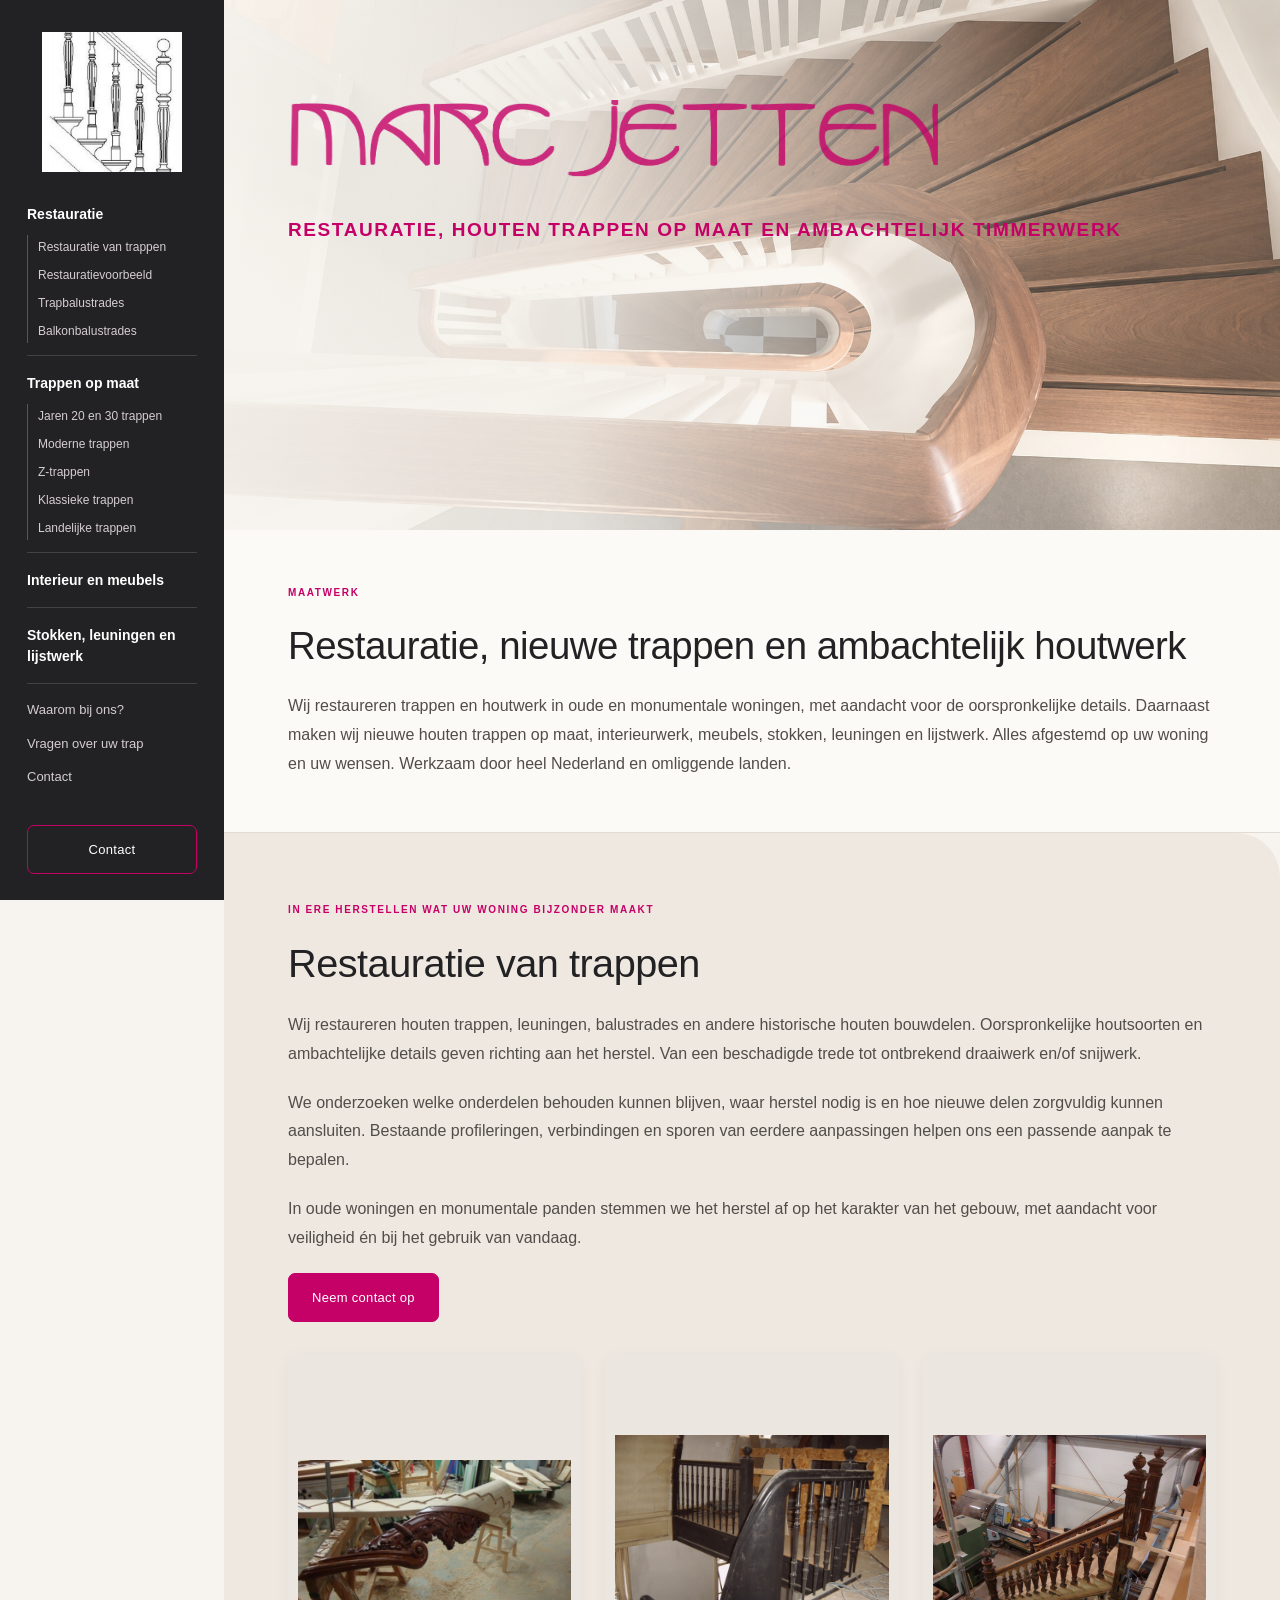
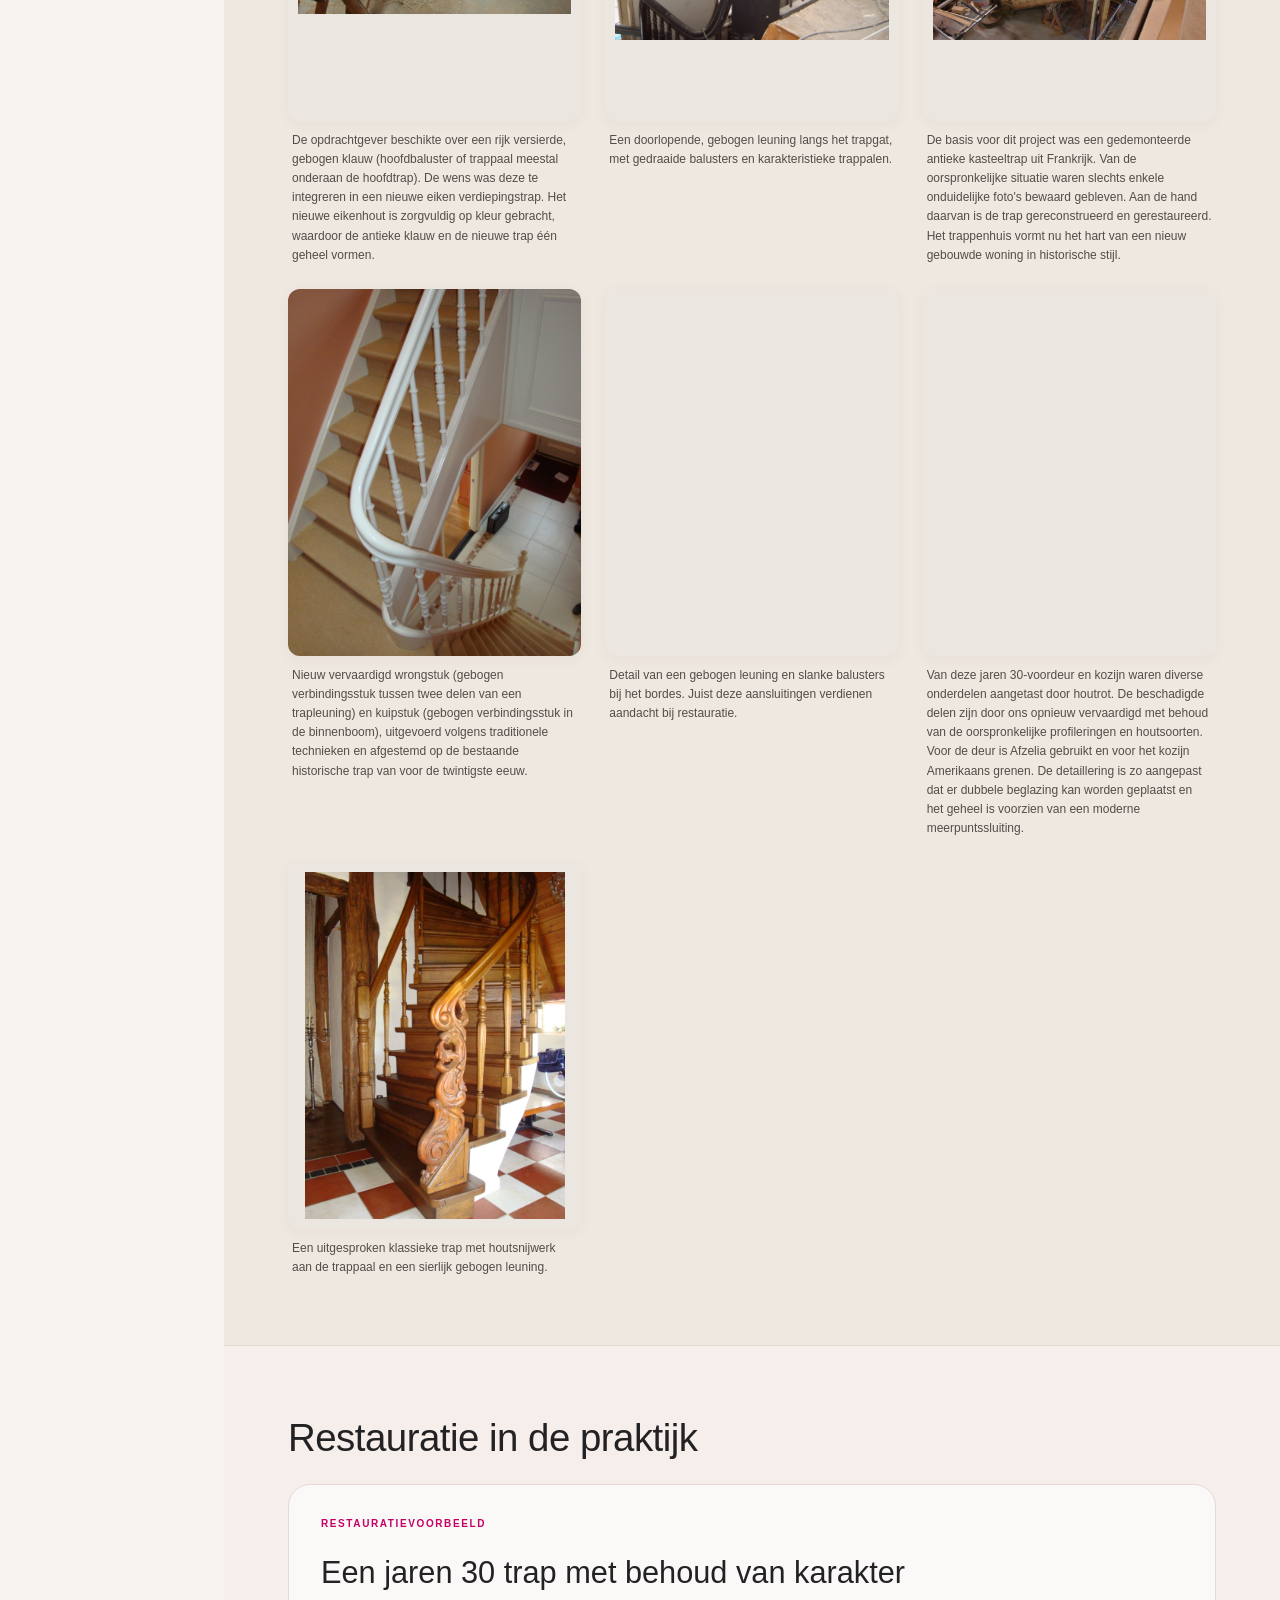
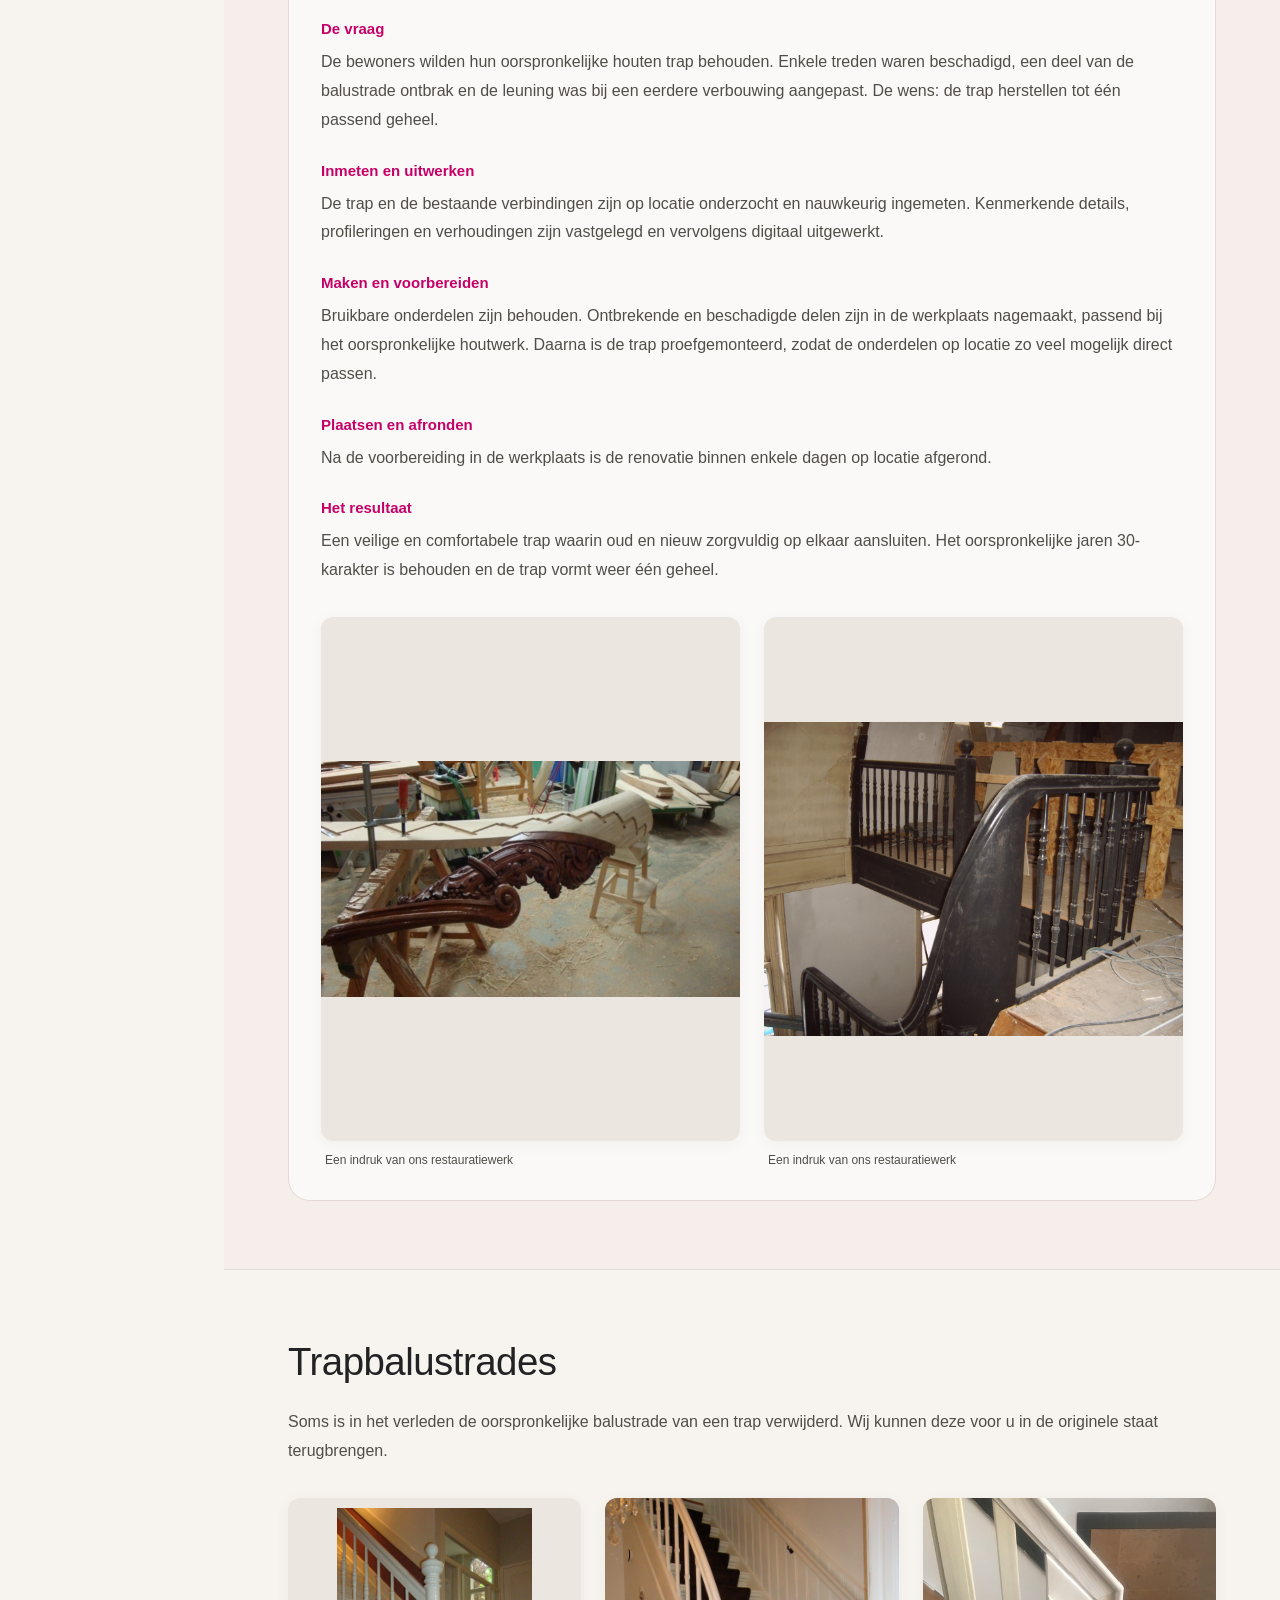
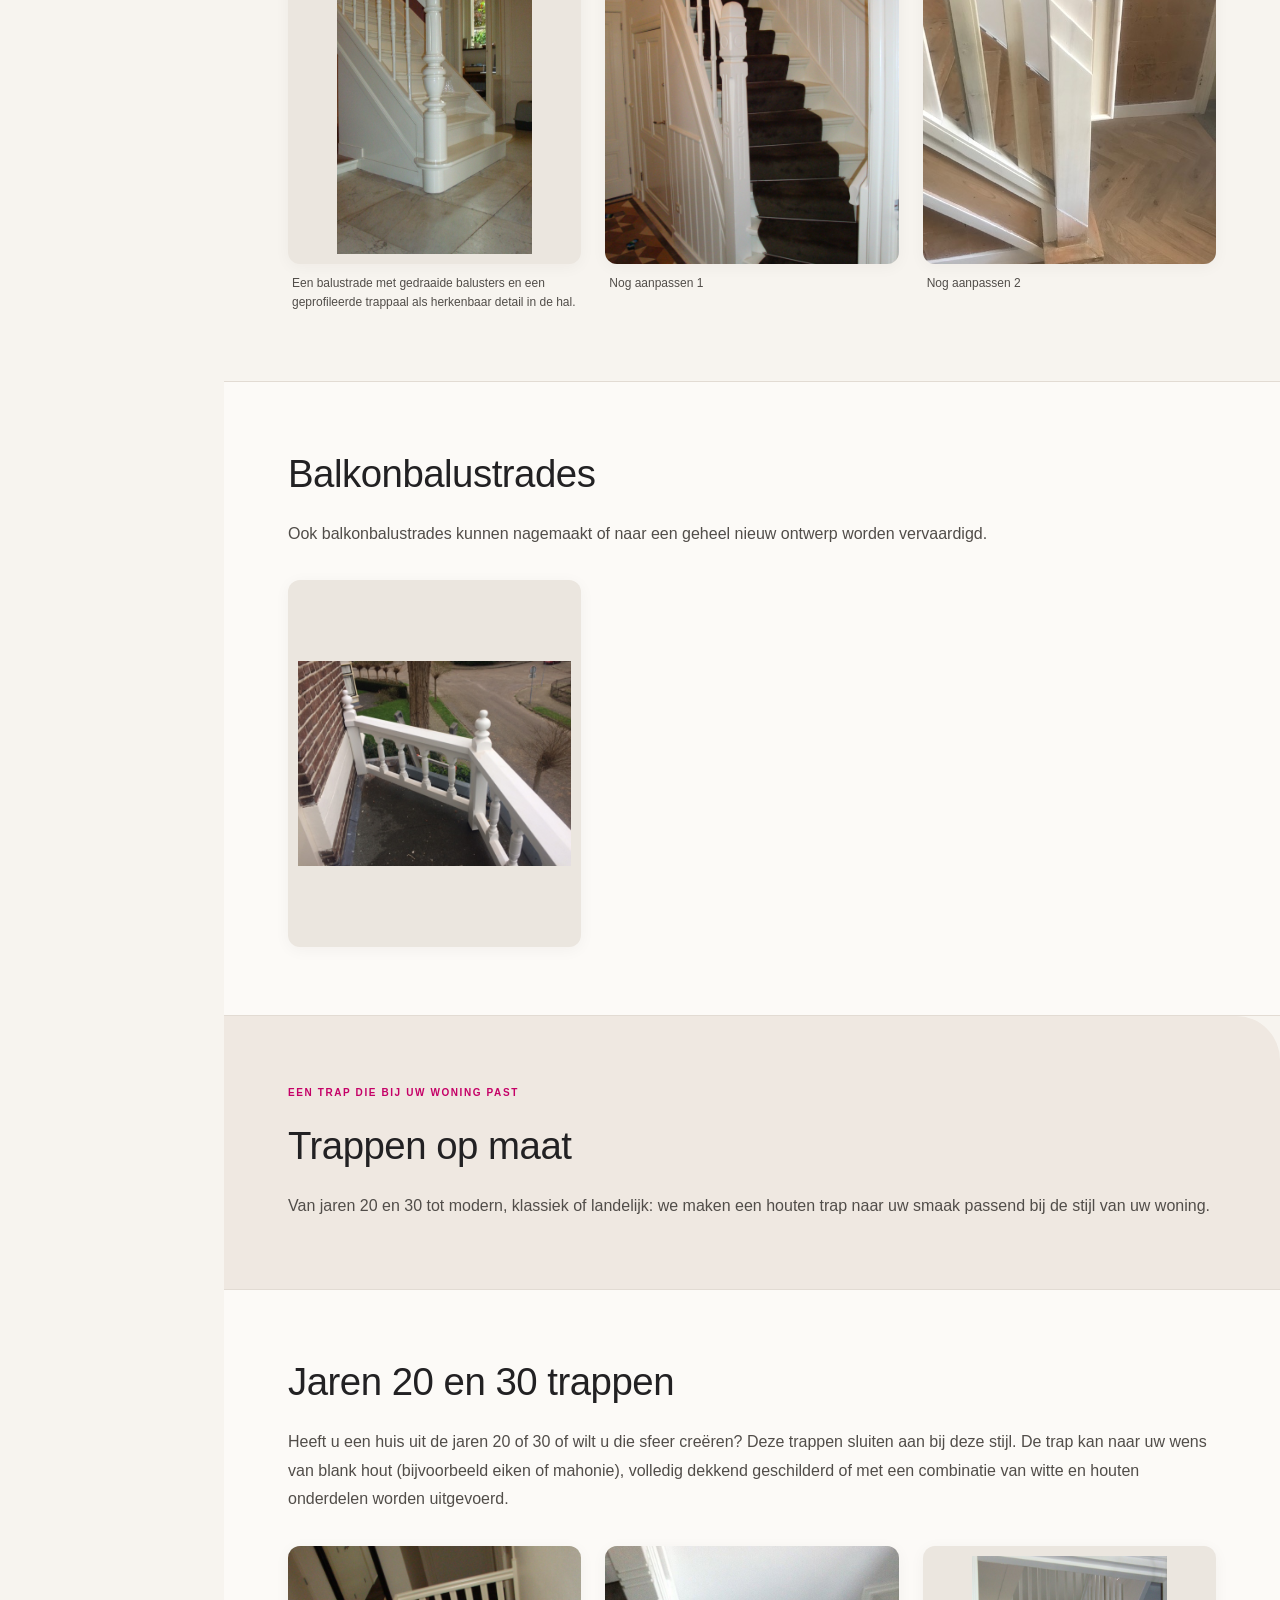
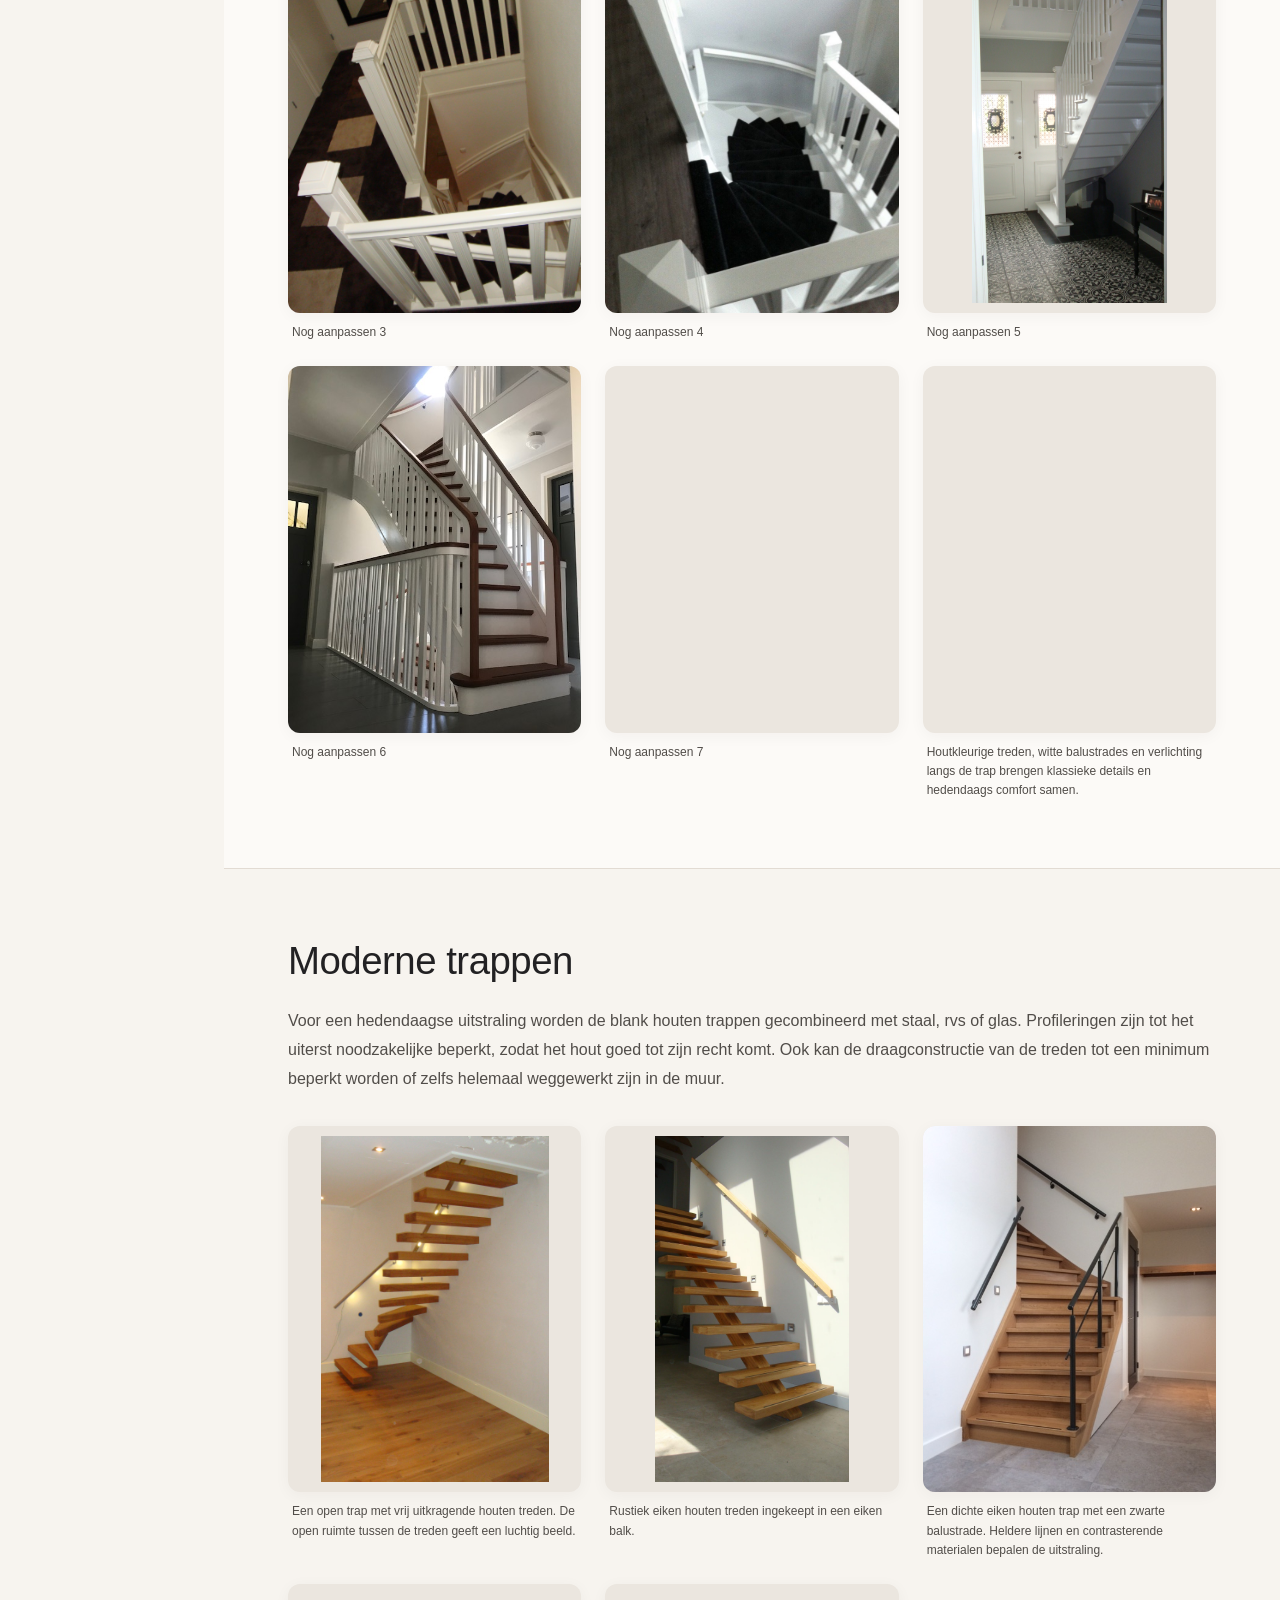
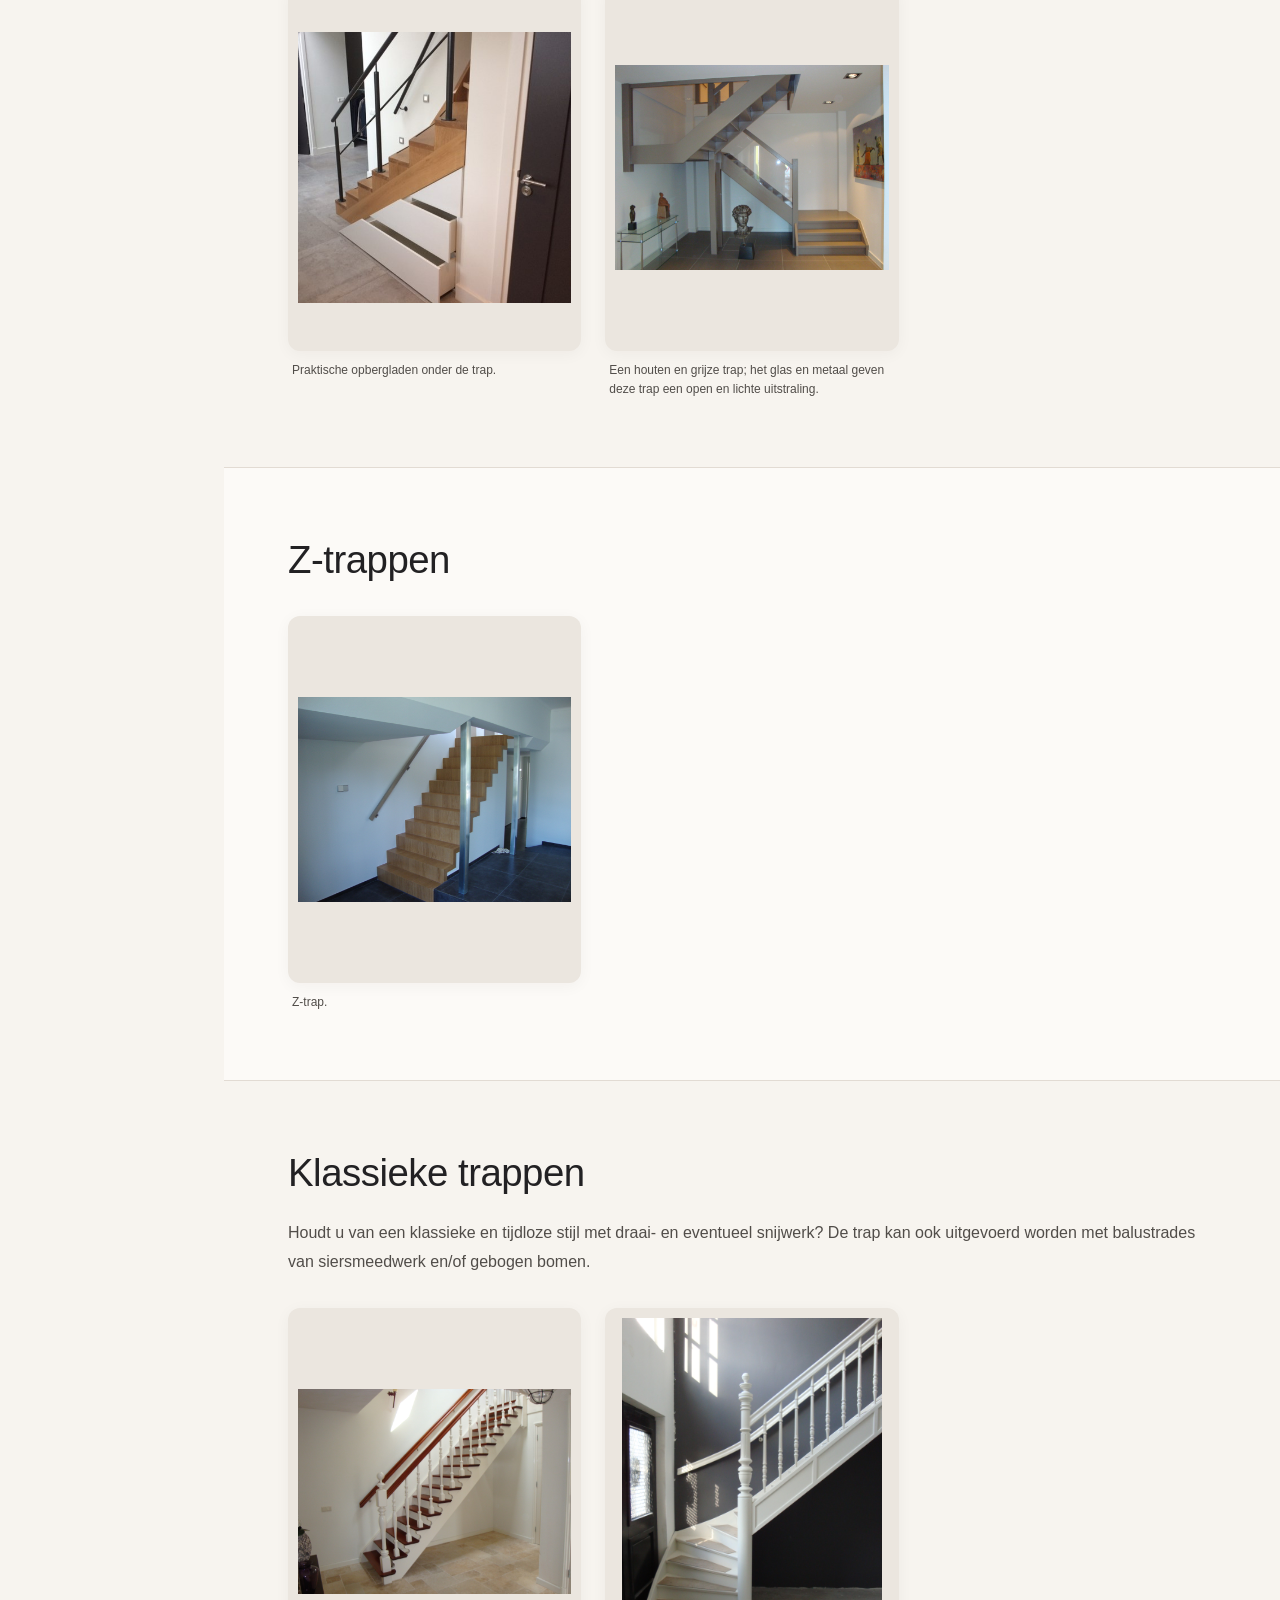
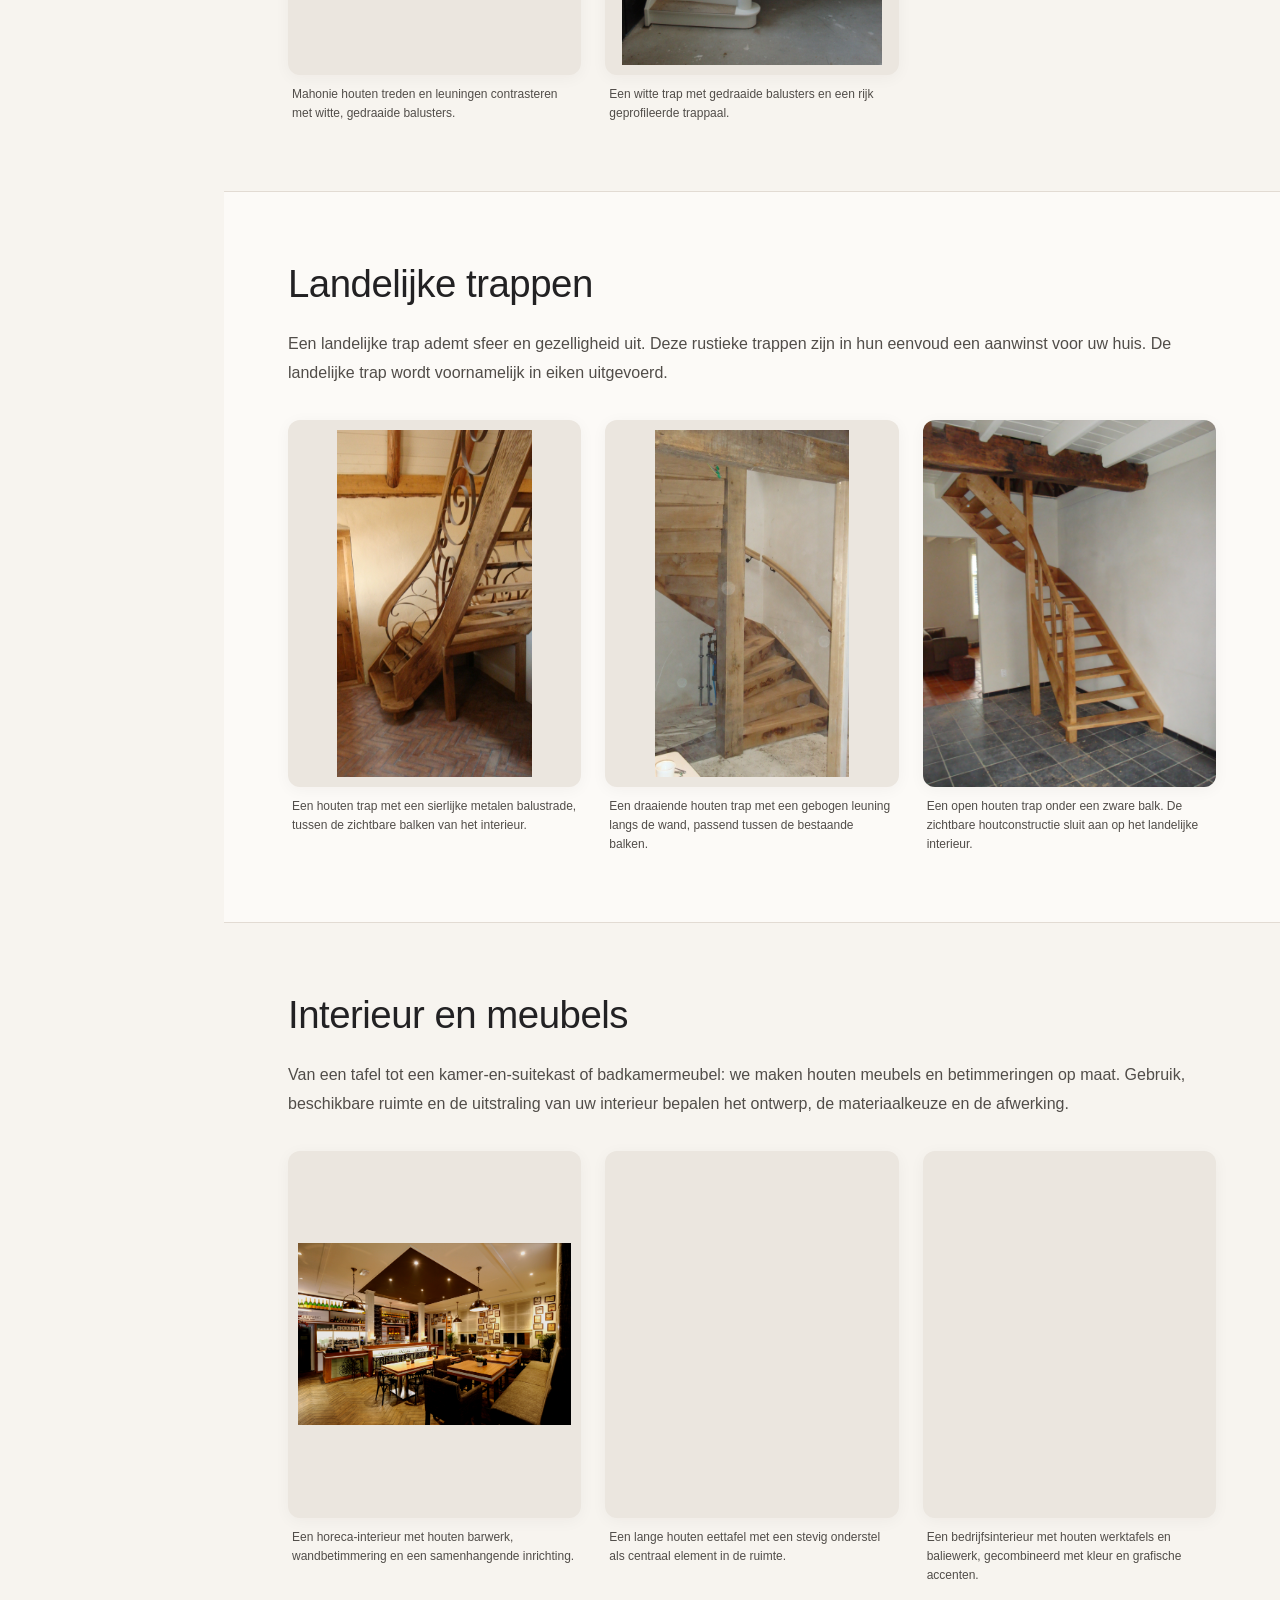
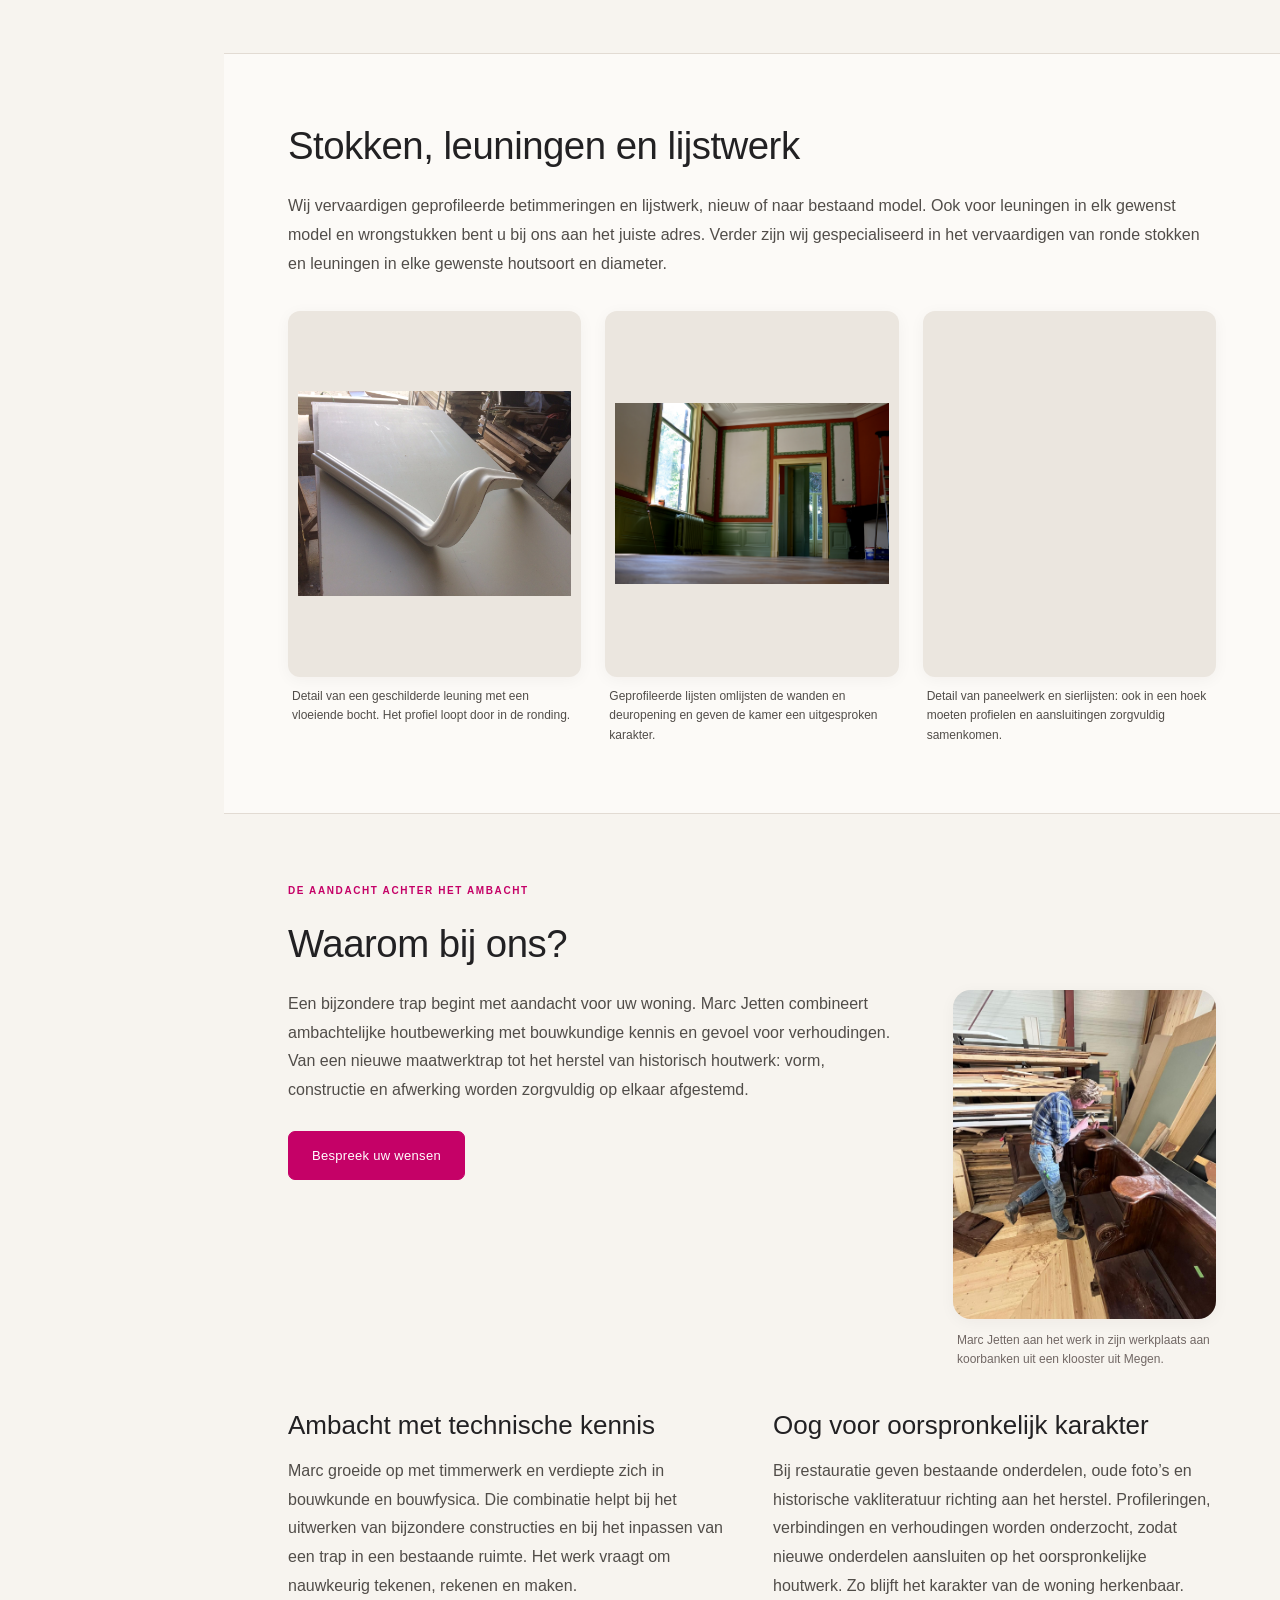
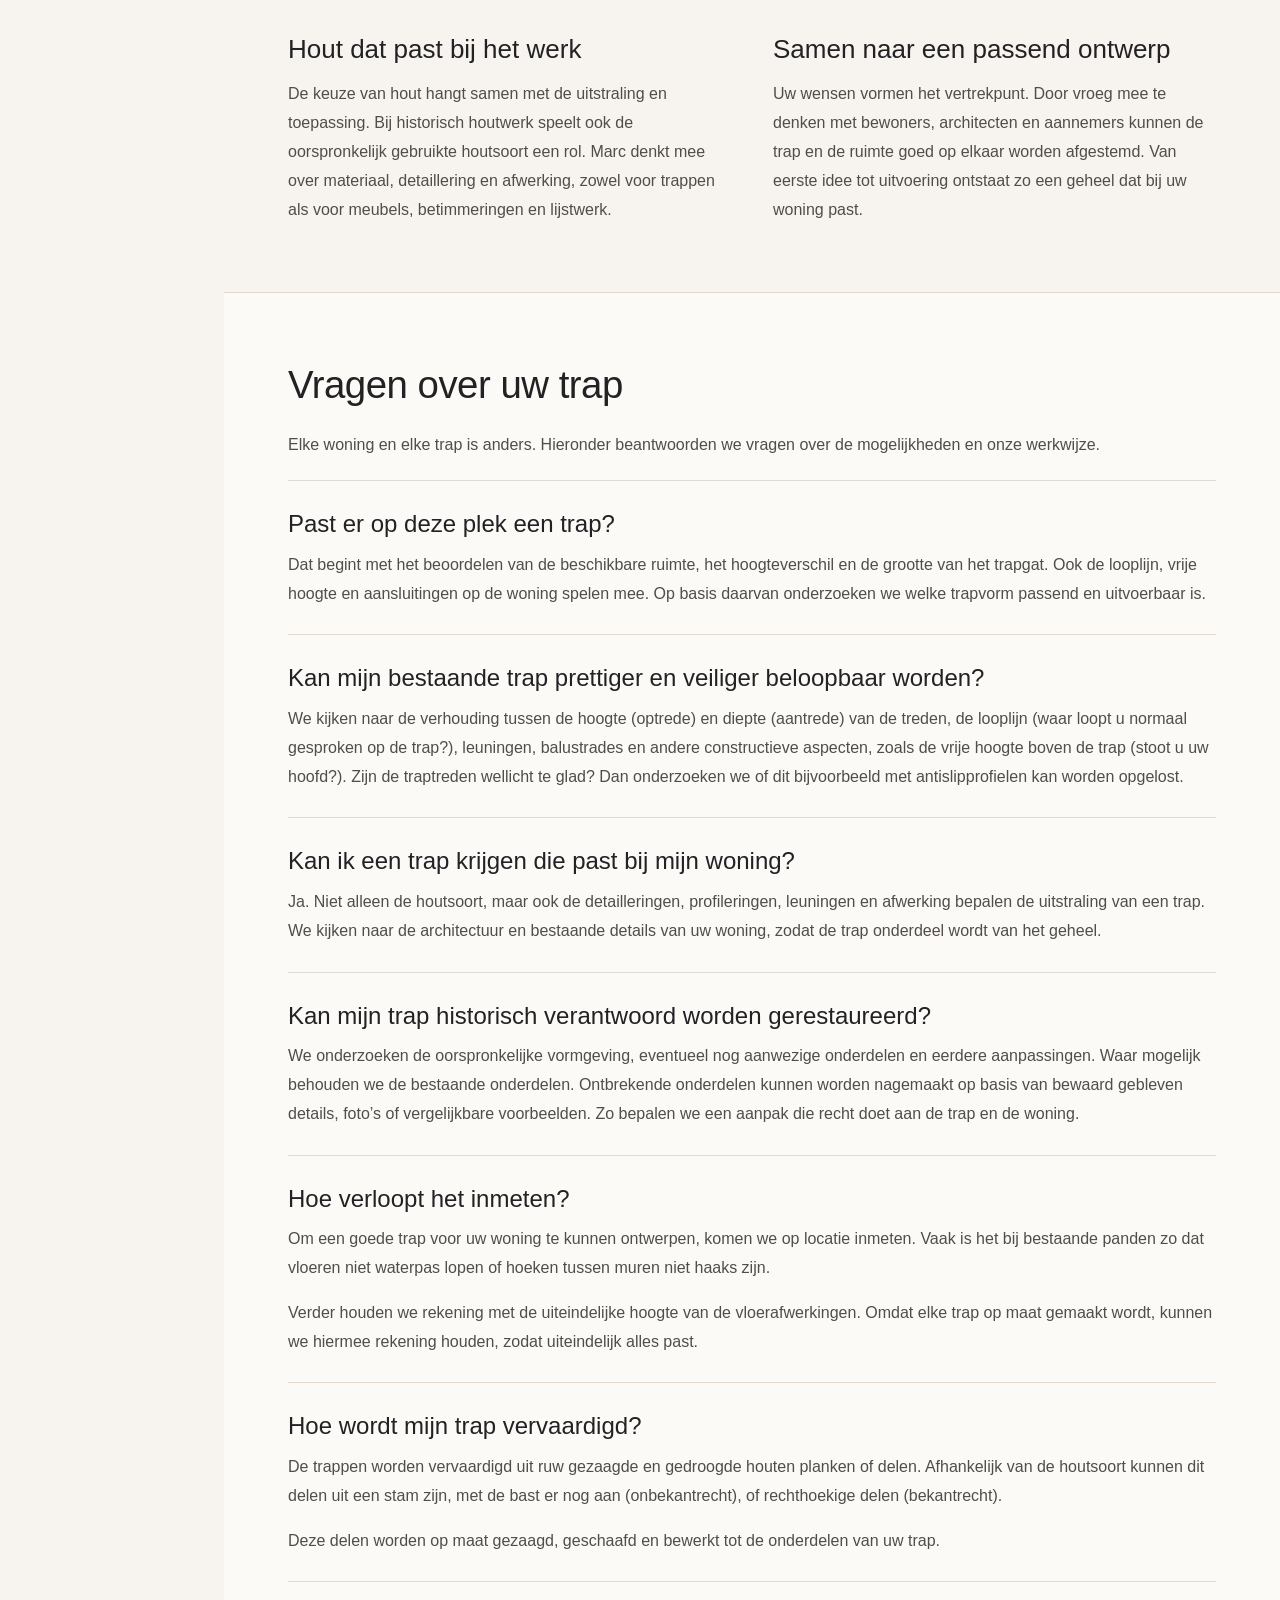
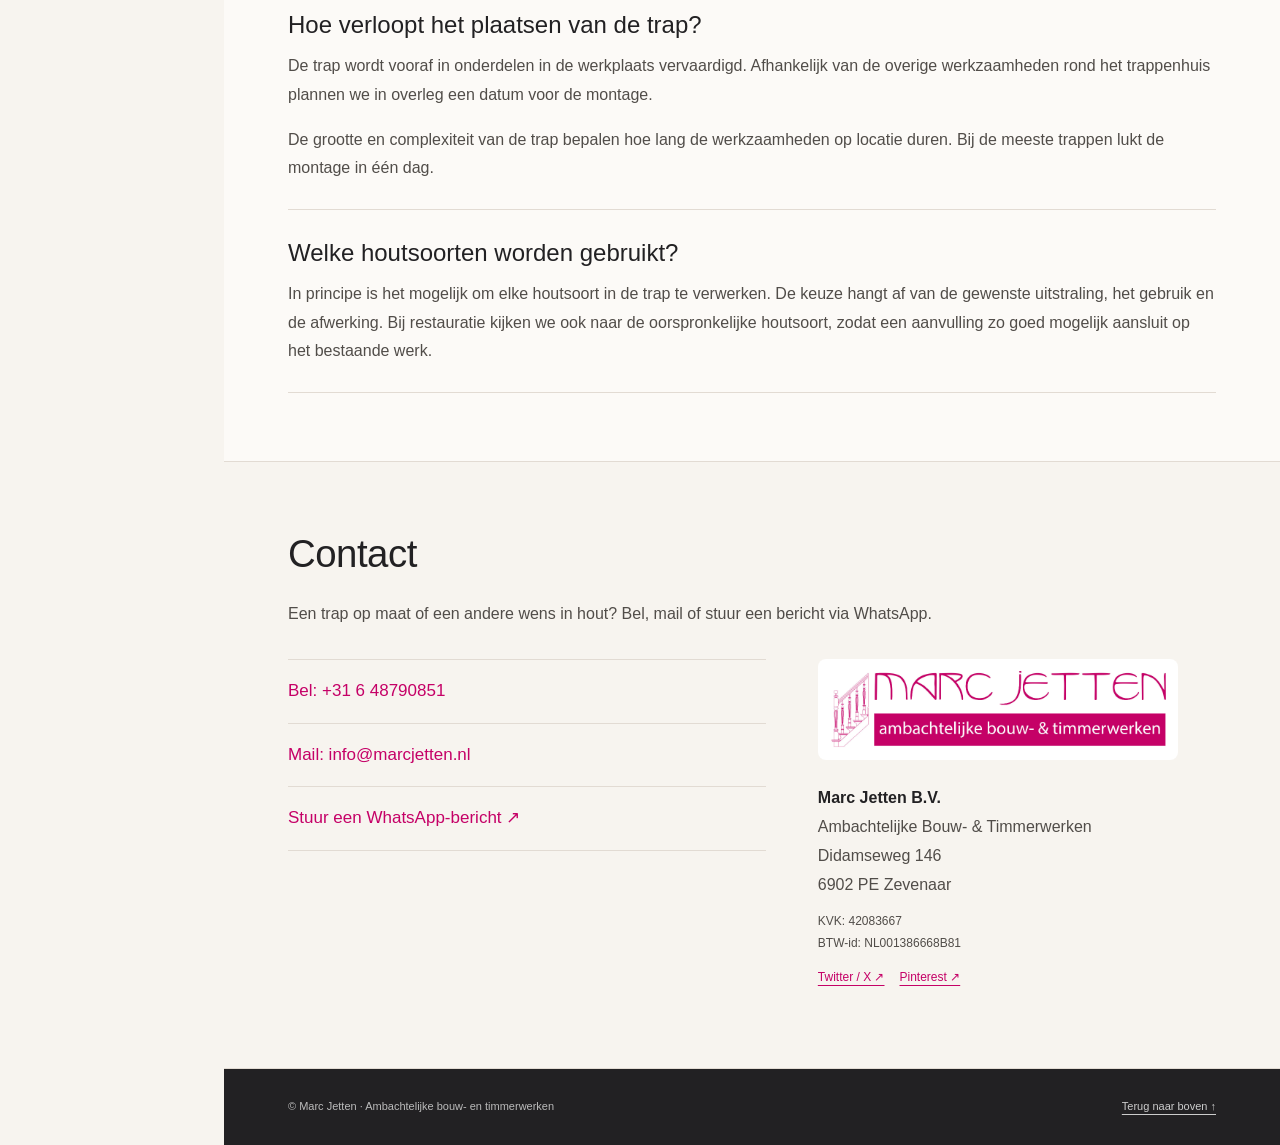
==== commit 0041a8fd: "Pas fotobijschriften aan en verplaats Z-trap en restauratiefoto" ====
--- a/index.html
+++ b/index.html
@@ -10,7 +10,7 @@
 <button class="menu-toggle" type="button" aria-controls="navigatie" aria-expanded="false">Menu</button><nav id="navigatie" aria-label="Hoofdnavigatie"><div class="nav-group"><a class="nav-heading" href="#restauratie">Restauratie</a><div class="nav-items"><a href="#restauratie">Restauratie van trappen</a><a href="#projecten">Restauratievoorbeeld</a><a href="#trapbalustrades">Trapbalustrades</a><a href="#balkonbalustrades">Balkonbalustrades</a></div></div><div class="nav-group"><a class="nav-heading" href="#nieuwe-trappen">Trappen op maat</a><div class="nav-items"><a href="#jaren-20-en-30">Jaren 20 en 30 trappen</a><a href="#moderne-trappen">Moderne trappen</a><a href="#z-trappen">Z-trappen</a><a href="#klassieke-trappen">Klassieke trappen</a><a href="#landelijke-trappen">Landelijke trappen</a></div></div><div class="nav-group"><a class="nav-heading" href="#interieur-en-meubels">Interieur en meubels</a><div class="nav-items"></div></div><div class="nav-group"><a class="nav-heading" href="#leuningen-en-lijstwerk">Stokken, leuningen en lijstwerk</a><div class="nav-items"></div></div><a href="#waarom-bij-ons">Waarom bij ons?</a><a href="#klantvragen">Vragen over uw trap</a><a href="#contact">Contact</a></nav><a class="contact-button" href="#contact">Contact</a></header>
 <main id="inhoud"><section class="hero" id="home"><img src="assets/openingsfoto-rustig.jpg" alt="Ambachtelijk vervaardigde houten trap van Marc Jetten" fetchpriority="high"><div class="hero-copy"><h1 class="hero-brand"><span class="visually-hidden">Marc Jetten</span><svg viewBox="235 0 1604 205" aria-hidden="true" focusable="false" xmlns="http://www.w3.org/2000/svg"><defs><filter id="woordmerk-dikker" x="-2%" y="-2%" width="104%" height="104%"><feMorphology operator="dilate" radius="2.4"/></filter><mask id="woordmerk-vorm" maskUnits="userSpaceOnUse" x="0" y="0" width="1839" height="423"><g filter="url(#woordmerk-dikker)"><image href="fotos/Logo/logomettrap.jpg" width="1839" height="423" style="filter:invert(1) grayscale(1)"/></g></mask></defs><rect x="235" y="0" width="1604" height="205" fill="#c50167" mask="url(#woordmerk-vorm)"/></svg></h1><p class="subtitle">Restauratie, houten trappen op maat en ambachtelijk timmerwerk</p></div></section>
 <section class="section introduction"><p class="eyebrow">Maatwerk</p><h2>Restauratie, nieuwe trappen en ambachtelijk houtwerk</h2><p>Wij restaureren trappen en houtwerk in oude en monumentale woningen, met aandacht voor de oorspronkelijke details. Daarnaast maken wij nieuwe houten trappen op maat, interieurwerk, meubels, stokken, leuningen en lijstwerk. Alles afgestemd op uw woning en uw wensen. Werkzaam door heel Nederland en omliggende landen.</p></section>
-<section class="section restoration-section" id="restauratie" aria-labelledby="titel-restauratie"><p class="eyebrow">In ere herstellen wat uw woning bijzonder maakt</p><h2 id="titel-restauratie">Restauratie van trappen</h2><p class="intro">Wij restaureren houten trappen, leuningen, balustrades en andere historische houten bouwdelen. Oorspronkelijke houtsoorten en ambachtelijke details geven richting aan het herstel. Van een beschadigde trede tot ontbrekend draaiwerk en/of snijwerk.</p><p class="intro">We onderzoeken welke onderdelen behouden kunnen blijven, waar herstel nodig is en hoe nieuwe delen zorgvuldig kunnen aansluiten. Bestaande profileringen, verbindingen en sporen van eerdere aanpassingen helpen ons een passende aanpak te bepalen.</p><p class="intro">In oude woningen en monumentale panden stemmen we het herstel af op het karakter van het gebouw, met aandacht voor veiligheid én bij het gebruik van vandaag.</p><p><a class="button" href="#contact">Neem contact op</a></p><div class="gallery"><figure class="photo photo--contain"><a href="fotos/Restauratie/c.jpg" target="_blank" rel="noopener" aria-label="Restauratie van trappen en historisch houtwerk — maatwerk van Marc Jetten — vergroot foto"><img src="fotos/Restauratie/c.jpg" alt="Restauratie van trappen en historisch houtwerk — maatwerk van Marc Jetten" style="object-position:50% 50%" loading="lazy" decoding="async" width="480" height="600"></a><figcaption>De opdrachtgever beschikte over een rijk versierde, gebogen klauw (hoofdbaluster of trappaal meestal onderaan de hoofdtrap). De wens was deze te integreren in een nieuwe eiken verdiepingstrap. Het nieuwe eikenhout is zorgvuldig op kleur gebracht, waardoor de antieke klauw en de nieuwe trap één geheel vormen.</figcaption></figure><figure class="photo photo--contain"><a href="fotos/Restauratie/IMG00035.JPG" target="_blank" rel="noopener" aria-label="Restauratie van trappen en historisch houtwerk — maatwerk van Marc Jetten — vergroot foto"><img src="fotos/Restauratie/IMG00035.JPG" alt="Restauratie van trappen en historisch houtwerk — maatwerk van Marc Jetten" style="object-position:50% 50%" loading="lazy" decoding="async" width="480" height="600"></a><figcaption>Een doorlopende, gebogen leuning langs het trapgat, met gedraaide balusters en karakteristieke trappalen.</figcaption></figure><figure class="photo photo--contain"><a href="fotos/Restauratie/DSC02019.JPG" target="_blank" rel="noopener" aria-label="Restauratie van trappen en historisch houtwerk — maatwerk van Marc Jetten — vergroot foto"><img src="fotos/Restauratie/DSC02019.JPG" alt="Restauratie van trappen en historisch houtwerk — maatwerk van Marc Jetten" style="object-position:50% 50%" loading="lazy" decoding="async" width="480" height="600"></a><figcaption>De basis voor dit project was een gedemonteerde antieke kasteeltrap uit Frankrijk. Van de oorspronkelijke situatie waren slechts enkele onduidelijke foto&#x27;s bewaard gebleven. Aan de hand daarvan is de trap gereconstrueerd en gerestaureerd. Het trappenhuis vormt nu het hart van een nieuw gebouwde woning in historische stijl.</figcaption></figure><figure class="photo photo--cover"><a href="fotos/Restauratie/DSC02213.JPG" target="_blank" rel="noopener" aria-label="Restauratie van trappen en historisch houtwerk — maatwerk van Marc Jetten — vergroot foto"><img src="fotos/Restauratie/DSC02213.JPG" alt="Restauratie van trappen en historisch houtwerk — maatwerk van Marc Jetten" style="object-position:50% 50%" loading="lazy" decoding="async" width="480" height="600"></a><figcaption>Nieuw vervaardigd wrongstuk (gebogen verbindingsstuk tussen twee delen van een trapleuning) en kuipstuk (gebogen verbindingsstuk in de binnenboom), uitgevoerd volgens traditionele technieken en afgestemd op de bestaande historische trap van voor de twintigste eeuw.</figcaption></figure><figure class="photo photo--contain"><a href="fotos/Restauratie/IMG00050.JPG" target="_blank" rel="noopener" aria-label="Restauratie van trappen en historisch houtwerk — maatwerk van Marc Jetten — vergroot foto"><img src="fotos/Restauratie/IMG00050.JPG" alt="Restauratie van trappen en historisch houtwerk — maatwerk van Marc Jetten" style="object-position:50% 50%" loading="lazy" decoding="async" width="480" height="600"></a><figcaption>Detail van een gebogen leuning en slanke balusters bij het bordes. Juist deze aansluitingen verdienen aandacht bij restauratie.</figcaption></figure><figure class="photo photo--cover"><a href="fotos/Restauratie/IMG_5368.JPG" target="_blank" rel="noopener" aria-label="Restauratie van trappen en historisch houtwerk — maatwerk van Marc Jetten — vergroot foto"><img src="fotos/Restauratie/IMG_5368.JPG" alt="Restauratie van trappen en historisch houtwerk — maatwerk van Marc Jetten" style="object-position:50% 50%" loading="lazy" decoding="async" width="480" height="600"></a><figcaption>Van deze jaren 30-voordeur en kozijn waren diverse onderdelen aangetast door houtrot. De beschadigde delen zijn door ons opnieuw vervaardigd met behoud van de oorspronkelijke profileringen en houtsoorten. Voor de deur is Afzelia gebruikt en voor het kozijn Amerikaans grenen. De detaillering is zo aangepast dat er dubbele beglazing kan worden geplaatst en het geheel is voorzien van een moderne meerpuntssluiting.</figcaption></figure></div></section><section class="section project-section" id="projecten"><h2>Restauratie in de praktijk</h2><article class="project"><p class="eyebrow">Restauratievoorbeeld</p><h3>Een jaren 30 trap met behoud van karakter</h3><div class="project-steps"><div class="project-step"><h4>De vraag</h4><p>De bewoners wilden hun oorspronkelijke houten trap behouden. Enkele treden waren beschadigd, een deel van de balustrade ontbrak en de leuning was bij een eerdere verbouwing aangepast. De wens: de trap herstellen tot één passend geheel.</p></div><div class="project-step"><h4>Inmeten en uitwerken</h4><p>De trap en de bestaande verbindingen zijn op locatie onderzocht en nauwkeurig ingemeten. Kenmerkende details, profileringen en verhoudingen zijn vastgelegd en vervolgens digitaal uitgewerkt.</p></div><div class="project-step"><h4>Maken en voorbereiden</h4><p>Bruikbare onderdelen zijn behouden. Ontbrekende en beschadigde delen zijn in de werkplaats nagemaakt, passend bij het oorspronkelijke houtwerk. Daarna is de trap proefgemonteerd, zodat de onderdelen op locatie zo veel mogelijk direct passen.</p></div><div class="project-step"><h4>Plaatsen en afronden</h4><p>Na de voorbereiding in de werkplaats is de renovatie binnen enkele dagen op locatie afgerond.</p></div><div class="project-step"><h4>Het resultaat</h4><p>Een veilige en comfortabele trap waarin oud en nieuw zorgvuldig op elkaar aansluiten. Het oorspronkelijke jaren 30-karakter is behouden en de trap vormt weer één geheel.</p></div></div><div class="gallery"><figure class="photo photo--contain"><a href="fotos/Restauratie/c.jpg" target="_blank" rel="noopener" aria-label="Restauratie van trappen en historisch houtwerk — maatwerk van Marc Jetten — vergroot foto"><img src="fotos/Restauratie/c.jpg" alt="Restauratie van trappen en historisch houtwerk — maatwerk van Marc Jetten" style="object-position:50% 50%" loading="lazy" decoding="async" width="480" height="600"></a><figcaption>Een indruk van ons restauratiewerk</figcaption></figure><figure class="photo photo--contain"><a href="fotos/Restauratie/IMG00035.JPG" target="_blank" rel="noopener" aria-label="Restauratie van trappen en historisch houtwerk — maatwerk van Marc Jetten — vergroot foto"><img src="fotos/Restauratie/IMG00035.JPG" alt="Restauratie van trappen en historisch houtwerk — maatwerk van Marc Jetten" style="object-position:50% 50%" loading="lazy" decoding="async" width="480" height="600"></a><figcaption>Een indruk van ons restauratiewerk</figcaption></figure></div></article></section><section class="section " id="trapbalustrades" aria-labelledby="titel-trapbalustrades"><h2 id="titel-trapbalustrades">Trapbalustrades</h2><p class="intro">Soms is in het verleden de oorspronkelijke balustrade van een trap verwijderd. Wij kunnen deze voor u in de originele staat terugbrengen.</p><div class="gallery"><figure class="photo photo--contain"><a href="fotos/Balkon%20en%20traphekken/beginfoto.JPG" target="_blank" rel="noopener" aria-label="Trapbalustrades — maatwerk van Marc Jetten — vergroot foto"><img src="fotos/Balkon%20en%20traphekken/beginfoto.JPG" alt="Trapbalustrades — maatwerk van Marc Jetten" style="object-position:50% 50%" loading="lazy" decoding="async" width="480" height="600"></a><figcaption>Een balustrade met gedraaide balusters en een geprofileerde trappaal als herkenbaar detail in de hal.</figcaption></figure><figure class="photo photo--cover"><a href="fotos/Balkon%20en%20traphekken/DSC02179.JPG" target="_blank" rel="noopener" aria-label="Trapbalustrades — maatwerk van Marc Jetten — vergroot foto"><img src="fotos/Balkon%20en%20traphekken/DSC02179.JPG" alt="Trapbalustrades — maatwerk van Marc Jetten" style="object-position:50% 50%" loading="lazy" decoding="async" width="480" height="600"></a><figcaption>Een geschilderde balustrade langs de trap, met slanke spijlen en een afgeronde trappaal.</figcaption></figure><figure class="photo photo--cover"><a href="fotos/Balkon%20en%20traphekken/IMG_3470.jpg" target="_blank" rel="noopener" aria-label="Trapbalustrades — maatwerk van Marc Jetten — vergroot foto"><img src="fotos/Balkon%20en%20traphekken/IMG_3470.jpg" alt="Trapbalustrades — maatwerk van Marc Jetten" style="object-position:50% 50%" loading="lazy" decoding="async" width="480" height="600"></a><figcaption>Detail van een balustrade met rechte spijlen en een geprofileerde trappaal, vóór de laatste afwerking.</figcaption></figure></div></section><section class="section " id="balkonbalustrades" aria-labelledby="titel-balkonbalustrades"><h2 id="titel-balkonbalustrades">Balkonbalustrades</h2><p class="intro">Ook balkonbalustrades kunnen nagemaakt of naar een geheel nieuw ontwerp worden vervaardigd.</p><div class="gallery"><figure class="photo photo--contain"><a href="fotos/Balkon%20en%20traphekken/IMG_5514.JPG" target="_blank" rel="noopener" aria-label="Balkonbalustrades — maatwerk van Marc Jetten — vergroot foto"><img src="fotos/Balkon%20en%20traphekken/IMG_5514.JPG" alt="Balkonbalustrades — maatwerk van Marc Jetten" style="object-position:50% 50%" loading="lazy" decoding="async" width="480" height="600"></a></figure></div></section><section class="section chapter-heading" id="nieuwe-trappen" aria-labelledby="titel-nieuwe-trappen"><p class="eyebrow">Een trap die bij uw woning past</p><h2 id="titel-nieuwe-trappen">Trappen op maat</h2><p class="intro">Van jaren 20 en 30 tot modern, klassiek of landelijk: we maken een houten trap die past bij uw ruimte en de stijl van uw woning.</p></section><section class="section " id="jaren-20-en-30" aria-labelledby="titel-jaren-20-en-30"><h2 id="titel-jaren-20-en-30">Jaren 20 en 30 trappen</h2><p class="intro">Heeft u een huis uit de jaren 20 of 30 of wilt u die sfeer creëren? Deze trappen sluiten aan bij deze stijl. De trap kan naar uw wens van blank hout (bijvoorbeeld eiken of mahonie), volledig dekkend geschilderd of met een combinatie van witte en houten onderdelen worden uitgevoerd.</p><div class="gallery"><figure class="photo photo--cover"><a href="fotos/Jaren%2030/DSC01485.JPG" target="_blank" rel="noopener" aria-label="Jaren 20 en 30 trappen — maatwerk van Marc Jetten — vergroot foto"><img src="fotos/Jaren%2030/DSC01485.JPG" alt="Jaren 20 en 30 trappen — maatwerk van Marc Jetten" style="object-position:50% 50%" loading="lazy" decoding="async" width="480" height="600"></a><figcaption>Witte balustrades en vierkante trappalen omlijsten het trapgat. De donkere trapbekleding zorgt voor contrast.</figcaption></figure><figure class="photo photo--cover"><a href="fotos/Jaren%2030/Image-1.jpg" target="_blank" rel="noopener" aria-label="Jaren 20 en 30 trappen — maatwerk van Marc Jetten — vergroot foto"><img src="fotos/Jaren%2030/Image-1.jpg" alt="Jaren 20 en 30 trappen — maatwerk van Marc Jetten" style="object-position:50% 50%" loading="lazy" decoding="async" width="480" height="600"></a><figcaption>Een draaiende trap met rechte houten spijlen en vierkante trappalen.</figcaption></figure><figure class="photo photo--contain"><a href="fotos/Jaren%2030/DSC04660.JPG" target="_blank" rel="noopener" aria-label="Jaren 20 en 30 trappen — maatwerk van Marc Jetten — vergroot foto"><img src="fotos/Jaren%2030/DSC04660.JPG" alt="Jaren 20 en 30 trappen — maatwerk van Marc Jetten" style="object-position:50% 50%" loading="lazy" decoding="async" width="480" height="600"></a><figcaption>Een witte trap in een hal met glas-in-lood en een patroonvloer. Trap en interieur vormen een samenhangend geheel.</figcaption></figure><figure class="photo photo--cover"><a href="fotos/Jaren%2030/IMG_0503.jpg" target="_blank" rel="noopener" aria-label="Jaren 20 en 30 trappen — maatwerk van Marc Jetten — vergroot foto"><img src="fotos/Jaren%2030/IMG_0503.jpg" alt="Jaren 20 en 30 trappen — maatwerk van Marc Jetten" style="object-position:50% 50%" loading="lazy" decoding="async" width="480" height="600"></a><figcaption>Een houten leuning volgt de bocht van de trap en loopt door langs het bordes.</figcaption></figure><figure class="photo photo--contain"><a href="fotos/Jaren%2030/DSC02108.JPG" target="_blank" rel="noopener" aria-label="Jaren 20 en 30 trappen — maatwerk van Marc Jetten — vergroot foto"><img src="fotos/Jaren%2030/DSC02108.JPG" alt="Jaren 20 en 30 trappen — maatwerk van Marc Jetten" style="object-position:50% 50%" loading="lazy" decoding="async" width="480" height="600"></a><figcaption>Een witte trap met slanke spijlen, een donkere loper en een geprofileerde trappaal.</figcaption></figure><figure class="photo photo--contain"><a href="fotos/Jaren%2030/IMG_0297.JPG" target="_blank" rel="noopener" aria-label="Jaren 20 en 30 trappen — maatwerk van Marc Jetten — vergroot foto"><img src="fotos/Jaren%2030/IMG_0297.JPG" alt="Jaren 20 en 30 trappen — maatwerk van Marc Jetten" style="object-position:50% 50%" loading="lazy" decoding="async" width="480" height="600"></a><figcaption>Houtkleurige treden, witte balustrades en verlichting langs de trap brengen klassieke details en hedendaags comfort samen.</figcaption></figure></div></section><section class="section " id="moderne-trappen" aria-labelledby="titel-moderne-trappen"><h2 id="titel-moderne-trappen">Moderne trappen</h2><p class="intro">Voor een hedendaagse uitstraling worden de blank houten trappen gecombineerd met staal, rvs of glas. Profileringen zijn tot het uiterst noodzakelijke beperkt, zodat het hout goed tot zijn recht komt. Ook kan de draagconstructie van de treden tot een minimum beperkt worden of zelfs helemaal weggewerkt zijn in de muur.</p><div class="gallery"><figure class="photo photo--contain"><a href="fotos/Moderne%20trappen/45.jpg" target="_blank" rel="noopener" aria-label="Moderne trappen — maatwerk van Marc Jetten — vergroot foto"><img src="fotos/Moderne%20trappen/45.jpg" alt="Moderne trappen — maatwerk van Marc Jetten" style="object-position:50% 50%" loading="lazy" decoding="async" width="480" height="600"></a><figcaption>Een open trap met vrij uitkragende houten treden. De open ruimte tussen de treden geeft een luchtig beeld.</figcaption></figure><figure class="photo photo--contain"><a href="fotos/Moderne%20trappen/IMG_4645.JPG" target="_blank" rel="noopener" aria-label="Moderne trappen — maatwerk van Marc Jetten — vergroot foto"><img src="fotos/Moderne%20trappen/IMG_4645.JPG" alt="Moderne trappen — maatwerk van Marc Jetten" style="object-position:50% 50%" loading="lazy" decoding="async" width="480" height="600"></a><figcaption>Houten treden op een centrale draagconstructie, gecombineerd met een rechte leuning langs de wand.</figcaption></figure><figure class="photo photo--cover"><a href="fotos/Moderne%20trappen/IMG_5695.JPG" target="_blank" rel="noopener" aria-label="Moderne trappen — maatwerk van Marc Jetten — vergroot foto"><img src="fotos/Moderne%20trappen/IMG_5695.JPG" alt="Moderne trappen — maatwerk van Marc Jetten" style="object-position:50% 50%" loading="lazy" decoding="async" width="480" height="600"></a><figcaption>Een gesloten houten trap met een zwarte balustrade. Heldere lijnen en contrasterende materialen bepalen de uitstraling.</figcaption></figure><figure class="photo photo--contain"><a href="fotos/Moderne%20trappen/IMG_5697.jpg" target="_blank" rel="noopener" aria-label="Moderne trappen — maatwerk van Marc Jetten — vergroot foto"><img src="fotos/Moderne%20trappen/IMG_5697.jpg" alt="Moderne trappen — maatwerk van Marc Jetten" style="object-position:50% 50%" loading="lazy" decoding="async" width="480" height="600"></a><figcaption>Onder de houten trap is kastruimte opgenomen: een combinatie van toegang tot de verdieping en praktisch opbergen.</figcaption></figure><figure class="photo photo--contain"><a href="fotos/Moderne%20trappen/beginfoto.JPG" target="_blank" rel="noopener" aria-label="Moderne trappen — maatwerk van Marc Jetten — vergroot foto"><img src="fotos/Moderne%20trappen/beginfoto.JPG" alt="Moderne trappen — maatwerk van Marc Jetten" style="object-position:50% 50%" loading="lazy" decoding="async" width="480" height="600"></a><figcaption>Houten treden, glas en metaal geven deze trap een open en lichte uitstraling.</figcaption></figure><figure class="photo photo--contain"><a href="fotos/Moderne%20trappen/eiken.JPG" target="_blank" rel="noopener" aria-label="Moderne trappen — maatwerk van Marc Jetten — vergroot foto"><img src="fotos/Moderne%20trappen/eiken.JPG" alt="Moderne trappen — maatwerk van Marc Jetten" style="object-position:50% 50%" loading="lazy" decoding="async" width="480" height="600"></a><figcaption>Een trap met doorlopende houten treden en stootborden, gecombineerd met een glazen balustrade.</figcaption></figure></div></section><section class="section " id="z-trappen" aria-labelledby="titel-z-trappen"><h2 id="titel-z-trappen">Z-trappen</h2></section><section class="section " id="klassieke-trappen" aria-labelledby="titel-klassieke-trappen"><h2 id="titel-klassieke-trappen">Klassieke trappen</h2><p class="intro">Houdt u van een klassieke en tijdloze stijl met draai- en eventueel snijwerk? De trap kan ook uitgevoerd worden met balustrades van siersmeedwerk en/of gebogen bomen.</p><div class="gallery"><figure class="photo photo--contain"><a href="fotos/Klassieke%20trappen/DSC01148.JPG" target="_blank" rel="noopener" aria-label="Klassieke trappen — maatwerk van Marc Jetten — vergroot foto"><img src="fotos/Klassieke%20trappen/DSC01148.JPG" alt="Klassieke trappen — maatwerk van Marc Jetten" style="object-position:50% 50%" loading="lazy" decoding="async" width="480" height="600"></a><figcaption>Houtkleurige treden en leuningen contrasteren met witte, gedraaide balusters.</figcaption></figure><figure class="photo photo--contain"><a href="fotos/Klassieke%20trappen/DSC01207.JPG" target="_blank" rel="noopener" aria-label="Klassieke trappen — maatwerk van Marc Jetten — vergroot foto"><img src="fotos/Klassieke%20trappen/DSC01207.JPG" alt="Klassieke trappen — maatwerk van Marc Jetten" style="object-position:50% 50%" loading="lazy" decoding="async" width="480" height="600"></a><figcaption>Een uitgesproken klassieke trap met houtsnijwerk aan de trappaal en een sierlijk gebogen leuning.</figcaption></figure><figure class="photo photo--contain"><a href="fotos/Klassieke%20trappen/DSC01756.JPG" target="_blank" rel="noopener" aria-label="Klassieke trappen — maatwerk van Marc Jetten — vergroot foto"><img src="fotos/Klassieke%20trappen/DSC01756.JPG" alt="Klassieke trappen — maatwerk van Marc Jetten" style="object-position:50% 50%" loading="lazy" decoding="async" width="480" height="600"></a><figcaption>Een witte trap met gedraaide balusters en een rijk geprofileerde trappaal.</figcaption></figure></div></section><section class="section " id="landelijke-trappen" aria-labelledby="titel-landelijke-trappen"><h2 id="titel-landelijke-trappen">Landelijke trappen</h2><p class="intro">Een landelijke trap ademt sfeer en gezelligheid uit. Deze rustieke trappen zijn in hun eenvoud een aanwinst voor uw huis. De landelijke trap wordt voornamelijk in eiken uitgevoerd.</p><div class="gallery"><figure class="photo photo--contain"><a href="fotos/Landelijke%20trappen/DSC06450.JPG" target="_blank" rel="noopener" aria-label="Landelijke trappen — maatwerk van Marc Jetten — vergroot foto"><img src="fotos/Landelijke%20trappen/DSC06450.JPG" alt="Landelijke trappen — maatwerk van Marc Jetten" style="object-position:50% 50%" loading="lazy" decoding="async" width="480" height="600"></a><figcaption>Een houten trap met een sierlijke metalen balustrade, tussen de zichtbare balken van het interieur.</figcaption></figure><figure class="photo photo--contain"><a href="fotos/Landelijke%20trappen/DSC05440.JPG" target="_blank" rel="noopener" aria-label="Landelijke trappen — maatwerk van Marc Jetten — vergroot foto"><img src="fotos/Landelijke%20trappen/DSC05440.JPG" alt="Landelijke trappen — maatwerk van Marc Jetten" style="object-position:50% 50%" loading="lazy" decoding="async" width="480" height="600"></a><figcaption>Een draaiende houten trap met een gebogen leuning langs de wand, passend tussen de bestaande balken.</figcaption></figure><figure class="photo photo--cover"><a href="fotos/Landelijke%20trappen/upload%20140410%20014.JPG" target="_blank" rel="noopener" aria-label="Landelijke trappen — maatwerk van Marc Jetten — vergroot foto"><img src="fotos/Landelijke%20trappen/upload%20140410%20014.JPG" alt="Landelijke trappen — maatwerk van Marc Jetten" style="object-position:50% 50%" loading="lazy" decoding="async" width="480" height="600"></a><figcaption>Een open houten trap onder een zware balk. De zichtbare houtconstructie sluit aan op het landelijke interieur.</figcaption></figure></div></section><section class="section " id="interieur-en-meubels" aria-labelledby="titel-interieur-en-meubels"><h2 id="titel-interieur-en-meubels">Interieur en meubels</h2><p class="intro">Van een tafel tot een kamer-en-suitekast of badkamermeubel: we maken houten meubels en betimmeringen op maat. Gebruik, beschikbare ruimte en de uitstraling van uw interieur bepalen het ontwerp, de materiaalkeuze en de afwerking.</p><div class="gallery"><figure class="photo photo--contain"><a href="fotos/Interieur%20en%20meubels/18.jpg" target="_blank" rel="noopener" aria-label="Interieur en meubels — maatwerk van Marc Jetten — vergroot foto"><img src="fotos/Interieur%20en%20meubels/18.jpg" alt="Interieur en meubels — maatwerk van Marc Jetten" style="object-position:50% 50%" loading="lazy" decoding="async" width="480" height="600"></a><figcaption>Een horeca-interieur met houten barwerk, wandbetimmering en een samenhangende inrichting.</figcaption></figure><figure class="photo photo--contain"><a href="fotos/Interieur%20en%20meubels/DSC00945%20%281%29.jpg" target="_blank" rel="noopener" aria-label="Interieur en meubels — maatwerk van Marc Jetten — vergroot foto"><img src="fotos/Interieur%20en%20meubels/DSC00945%20%281%29.jpg" alt="Interieur en meubels — maatwerk van Marc Jetten" style="object-position:50% 50%" loading="lazy" decoding="async" width="480" height="600"></a><figcaption>Een lange houten eettafel met een stevig onderstel als centraal element in de ruimte.</figcaption></figure><figure class="photo photo--contain"><a href="fotos/Interieur%20en%20meubels/DSC05929.jpg" target="_blank" rel="noopener" aria-label="Interieur en meubels — maatwerk van Marc Jetten — vergroot foto"><img src="fotos/Interieur%20en%20meubels/DSC05929.jpg" alt="Interieur en meubels — maatwerk van Marc Jetten" style="object-position:50% 50%" loading="lazy" decoding="async" width="480" height="600"></a><figcaption>Een bedrijfsinterieur met houten werktafels en baliewerk, gecombineerd met kleur en grafische accenten.</figcaption></figure></div></section><section class="section " id="leuningen-en-lijstwerk" aria-labelledby="titel-leuningen-en-lijstwerk"><h2 id="titel-leuningen-en-lijstwerk">Stokken, leuningen en lijstwerk</h2><p class="intro">Wij vervaardigen geprofileerde betimmeringen en lijstwerk, nieuw of naar bestaand model. Ook voor leuningen in elk gewenst model en wrongstukken bent u bij ons aan het juiste adres. Verder zijn wij gespecialiseerd in het vervaardigen van ronde stokken en leuningen in elke gewenste houtsoort en diameter.</p><div class="gallery"><figure class="photo photo--contain"><a href="fotos/Lijstwerk%20en%20stokken/Image-1.jpg" target="_blank" rel="noopener" aria-label="Stokken, leuningen en lijstwerk — maatwerk van Marc Jetten — vergroot foto"><img src="fotos/Lijstwerk%20en%20stokken/Image-1.jpg" alt="Stokken, leuningen en lijstwerk — maatwerk van Marc Jetten" style="object-position:50% 50%" loading="lazy" decoding="async" width="480" height="600"></a><figcaption>Detail van een geschilderde leuning met een vloeiende bocht. Het profiel loopt door in de ronding.</figcaption></figure><figure class="photo photo--contain"><a href="fotos/Lijstwerk%20en%20stokken/JPG_5013.jpg" target="_blank" rel="noopener" aria-label="Stokken, leuningen en lijstwerk — maatwerk van Marc Jetten — vergroot foto"><img src="fotos/Lijstwerk%20en%20stokken/JPG_5013.jpg" alt="Stokken, leuningen en lijstwerk — maatwerk van Marc Jetten" style="object-position:50% 50%" loading="lazy" decoding="async" width="480" height="600"></a><figcaption>Geprofileerde lijsten omlijsten de wanden en deuropening en geven de kamer een uitgesproken karakter.</figcaption></figure><figure class="photo photo--contain"><a href="fotos/Lijstwerk%20en%20stokken/JPG_5015.jpg" target="_blank" rel="noopener" aria-label="Stokken, leuningen en lijstwerk — maatwerk van Marc Jetten — vergroot foto"><img src="fotos/Lijstwerk%20en%20stokken/JPG_5015.jpg" alt="Stokken, leuningen en lijstwerk — maatwerk van Marc Jetten" style="object-position:50% 50%" loading="lazy" decoding="async" width="480" height="600"></a><figcaption>Detail van paneelwerk en sierlijsten: ook in een hoek moeten profielen en aansluitingen zorgvuldig samenkomen.</figcaption></figure></div></section>
+<section class="section restoration-section" id="restauratie" aria-labelledby="titel-restauratie"><p class="eyebrow">In ere herstellen wat uw woning bijzonder maakt</p><h2 id="titel-restauratie">Restauratie van trappen</h2><p class="intro">Wij restaureren houten trappen, leuningen, balustrades en andere historische houten bouwdelen. Oorspronkelijke houtsoorten en ambachtelijke details geven richting aan het herstel. Van een beschadigde trede tot ontbrekend draaiwerk en/of snijwerk.</p><p class="intro">We onderzoeken welke onderdelen behouden kunnen blijven, waar herstel nodig is en hoe nieuwe delen zorgvuldig kunnen aansluiten. Bestaande profileringen, verbindingen en sporen van eerdere aanpassingen helpen ons een passende aanpak te bepalen.</p><p class="intro">In oude woningen en monumentale panden stemmen we het herstel af op het karakter van het gebouw, met aandacht voor veiligheid én bij het gebruik van vandaag.</p><p><a class="button" href="#contact">Neem contact op</a></p><div class="gallery"><figure class="photo photo--contain"><a href="fotos/Restauratie/c.jpg" target="_blank" rel="noopener" aria-label="Restauratie van trappen en historisch houtwerk — maatwerk van Marc Jetten — vergroot foto"><img src="fotos/Restauratie/c.jpg" alt="Restauratie van trappen en historisch houtwerk — maatwerk van Marc Jetten" style="object-position:50% 50%" loading="lazy" decoding="async" width="480" height="600"></a><figcaption>De opdrachtgever beschikte over een rijk versierde, gebogen klauw (hoofdbaluster of trappaal meestal onderaan de hoofdtrap). De wens was deze te integreren in een nieuwe eiken verdiepingstrap. Het nieuwe eikenhout is zorgvuldig op kleur gebracht, waardoor de antieke klauw en de nieuwe trap één geheel vormen.</figcaption></figure><figure class="photo photo--contain"><a href="fotos/Restauratie/IMG00035.JPG" target="_blank" rel="noopener" aria-label="Restauratie van trappen en historisch houtwerk — maatwerk van Marc Jetten — vergroot foto"><img src="fotos/Restauratie/IMG00035.JPG" alt="Restauratie van trappen en historisch houtwerk — maatwerk van Marc Jetten" style="object-position:50% 50%" loading="lazy" decoding="async" width="480" height="600"></a><figcaption>Een doorlopende, gebogen leuning langs het trapgat, met gedraaide balusters en karakteristieke trappalen.</figcaption></figure><figure class="photo photo--contain"><a href="fotos/Restauratie/DSC02019.JPG" target="_blank" rel="noopener" aria-label="Restauratie van trappen en historisch houtwerk — maatwerk van Marc Jetten — vergroot foto"><img src="fotos/Restauratie/DSC02019.JPG" alt="Restauratie van trappen en historisch houtwerk — maatwerk van Marc Jetten" style="object-position:50% 50%" loading="lazy" decoding="async" width="480" height="600"></a><figcaption>De basis voor dit project was een gedemonteerde antieke kasteeltrap uit Frankrijk. Van de oorspronkelijke situatie waren slechts enkele onduidelijke foto&#x27;s bewaard gebleven. Aan de hand daarvan is de trap gereconstrueerd en gerestaureerd. Het trappenhuis vormt nu het hart van een nieuw gebouwde woning in historische stijl.</figcaption></figure><figure class="photo photo--cover"><a href="fotos/Restauratie/DSC02213.JPG" target="_blank" rel="noopener" aria-label="Restauratie van trappen en historisch houtwerk — maatwerk van Marc Jetten — vergroot foto"><img src="fotos/Restauratie/DSC02213.JPG" alt="Restauratie van trappen en historisch houtwerk — maatwerk van Marc Jetten" style="object-position:50% 50%" loading="lazy" decoding="async" width="480" height="600"></a><figcaption>Nieuw vervaardigd wrongstuk (gebogen verbindingsstuk tussen twee delen van een trapleuning) en kuipstuk (gebogen verbindingsstuk in de binnenboom), uitgevoerd volgens traditionele technieken en afgestemd op de bestaande historische trap van voor de twintigste eeuw.</figcaption></figure><figure class="photo photo--contain"><a href="fotos/Restauratie/IMG00050.JPG" target="_blank" rel="noopener" aria-label="Restauratie van trappen en historisch houtwerk — maatwerk van Marc Jetten — vergroot foto"><img src="fotos/Restauratie/IMG00050.JPG" alt="Restauratie van trappen en historisch houtwerk — maatwerk van Marc Jetten" style="object-position:50% 50%" loading="lazy" decoding="async" width="480" height="600"></a><figcaption>Detail van een gebogen leuning en slanke balusters bij het bordes. Juist deze aansluitingen verdienen aandacht bij restauratie.</figcaption></figure><figure class="photo photo--cover"><a href="fotos/Restauratie/IMG_5368.JPG" target="_blank" rel="noopener" aria-label="Restauratie van trappen en historisch houtwerk — maatwerk van Marc Jetten — vergroot foto"><img src="fotos/Restauratie/IMG_5368.JPG" alt="Restauratie van trappen en historisch houtwerk — maatwerk van Marc Jetten" style="object-position:50% 50%" loading="lazy" decoding="async" width="480" height="600"></a><figcaption>Van deze jaren 30-voordeur en kozijn waren diverse onderdelen aangetast door houtrot. De beschadigde delen zijn door ons opnieuw vervaardigd met behoud van de oorspronkelijke profileringen en houtsoorten. Voor de deur is Afzelia gebruikt en voor het kozijn Amerikaans grenen. De detaillering is zo aangepast dat er dubbele beglazing kan worden geplaatst en het geheel is voorzien van een moderne meerpuntssluiting.</figcaption></figure><figure class="photo photo--contain"><a href="fotos/Klassieke%20trappen/DSC01207.JPG" target="_blank" rel="noopener" aria-label="Klassieke trappen — maatwerk van Marc Jetten — vergroot foto"><img src="fotos/Klassieke%20trappen/DSC01207.JPG" alt="Klassieke trappen — maatwerk van Marc Jetten" style="object-position:50% 50%" loading="lazy" decoding="async" width="480" height="600"></a><figcaption>Een uitgesproken klassieke trap met houtsnijwerk aan de trappaal en een sierlijk gebogen leuning.</figcaption></figure></div></section><section class="section project-section" id="projecten"><h2>Restauratie in de praktijk</h2><article class="project"><p class="eyebrow">Restauratievoorbeeld</p><h3>Een jaren 30 trap met behoud van karakter</h3><div class="project-steps"><div class="project-step"><h4>De vraag</h4><p>De bewoners wilden hun oorspronkelijke houten trap behouden. Enkele treden waren beschadigd, een deel van de balustrade ontbrak en de leuning was bij een eerdere verbouwing aangepast. De wens: de trap herstellen tot één passend geheel.</p></div><div class="project-step"><h4>Inmeten en uitwerken</h4><p>De trap en de bestaande verbindingen zijn op locatie onderzocht en nauwkeurig ingemeten. Kenmerkende details, profileringen en verhoudingen zijn vastgelegd en vervolgens digitaal uitgewerkt.</p></div><div class="project-step"><h4>Maken en voorbereiden</h4><p>Bruikbare onderdelen zijn behouden. Ontbrekende en beschadigde delen zijn in de werkplaats nagemaakt, passend bij het oorspronkelijke houtwerk. Daarna is de trap proefgemonteerd, zodat de onderdelen op locatie zo veel mogelijk direct passen.</p></div><div class="project-step"><h4>Plaatsen en afronden</h4><p>Na de voorbereiding in de werkplaats is de renovatie binnen enkele dagen op locatie afgerond.</p></div><div class="project-step"><h4>Het resultaat</h4><p>Een veilige en comfortabele trap waarin oud en nieuw zorgvuldig op elkaar aansluiten. Het oorspronkelijke jaren 30-karakter is behouden en de trap vormt weer één geheel.</p></div></div><div class="gallery"><figure class="photo photo--contain"><a href="fotos/Restauratie/c.jpg" target="_blank" rel="noopener" aria-label="Restauratie van trappen en historisch houtwerk — maatwerk van Marc Jetten — vergroot foto"><img src="fotos/Restauratie/c.jpg" alt="Restauratie van trappen en historisch houtwerk — maatwerk van Marc Jetten" style="object-position:50% 50%" loading="lazy" decoding="async" width="480" height="600"></a><figcaption>Een indruk van ons restauratiewerk</figcaption></figure><figure class="photo photo--contain"><a href="fotos/Restauratie/IMG00035.JPG" target="_blank" rel="noopener" aria-label="Restauratie van trappen en historisch houtwerk — maatwerk van Marc Jetten — vergroot foto"><img src="fotos/Restauratie/IMG00035.JPG" alt="Restauratie van trappen en historisch houtwerk — maatwerk van Marc Jetten" style="object-position:50% 50%" loading="lazy" decoding="async" width="480" height="600"></a><figcaption>Een indruk van ons restauratiewerk</figcaption></figure></div></article></section><section class="section " id="trapbalustrades" aria-labelledby="titel-trapbalustrades"><h2 id="titel-trapbalustrades">Trapbalustrades</h2><p class="intro">Soms is in het verleden de oorspronkelijke balustrade van een trap verwijderd. Wij kunnen deze voor u in de originele staat terugbrengen.</p><div class="gallery"><figure class="photo photo--contain"><a href="fotos/Balkon%20en%20traphekken/beginfoto.JPG" target="_blank" rel="noopener" aria-label="Trapbalustrades — maatwerk van Marc Jetten — vergroot foto"><img src="fotos/Balkon%20en%20traphekken/beginfoto.JPG" alt="Trapbalustrades — maatwerk van Marc Jetten" style="object-position:50% 50%" loading="lazy" decoding="async" width="480" height="600"></a><figcaption>Een balustrade met gedraaide balusters en een geprofileerde trappaal als herkenbaar detail in de hal.</figcaption></figure><figure class="photo photo--cover"><a href="fotos/Balkon%20en%20traphekken/DSC02179.JPG" target="_blank" rel="noopener" aria-label="Trapbalustrades — maatwerk van Marc Jetten — vergroot foto"><img src="fotos/Balkon%20en%20traphekken/DSC02179.JPG" alt="Trapbalustrades — maatwerk van Marc Jetten" style="object-position:50% 50%" loading="lazy" decoding="async" width="480" height="600"></a><figcaption>Nog aanpassen 1</figcaption></figure><figure class="photo photo--cover"><a href="fotos/Balkon%20en%20traphekken/IMG_3470.jpg" target="_blank" rel="noopener" aria-label="Trapbalustrades — maatwerk van Marc Jetten — vergroot foto"><img src="fotos/Balkon%20en%20traphekken/IMG_3470.jpg" alt="Trapbalustrades — maatwerk van Marc Jetten" style="object-position:50% 50%" loading="lazy" decoding="async" width="480" height="600"></a><figcaption>Nog aanpassen 2</figcaption></figure></div></section><section class="section " id="balkonbalustrades" aria-labelledby="titel-balkonbalustrades"><h2 id="titel-balkonbalustrades">Balkonbalustrades</h2><p class="intro">Ook balkonbalustrades kunnen nagemaakt of naar een geheel nieuw ontwerp worden vervaardigd.</p><div class="gallery"><figure class="photo photo--contain"><a href="fotos/Balkon%20en%20traphekken/IMG_5514.JPG" target="_blank" rel="noopener" aria-label="Balkonbalustrades — maatwerk van Marc Jetten — vergroot foto"><img src="fotos/Balkon%20en%20traphekken/IMG_5514.JPG" alt="Balkonbalustrades — maatwerk van Marc Jetten" style="object-position:50% 50%" loading="lazy" decoding="async" width="480" height="600"></a></figure></div></section><section class="section chapter-heading" id="nieuwe-trappen" aria-labelledby="titel-nieuwe-trappen"><p class="eyebrow">Een trap die bij uw woning past</p><h2 id="titel-nieuwe-trappen">Trappen op maat</h2><p class="intro">Van jaren 20 en 30 tot modern, klassiek of landelijk: we maken een houten trap naar uw smaak passend bij de stijl van uw woning.</p></section><section class="section " id="jaren-20-en-30" aria-labelledby="titel-jaren-20-en-30"><h2 id="titel-jaren-20-en-30">Jaren 20 en 30 trappen</h2><p class="intro">Heeft u een huis uit de jaren 20 of 30 of wilt u die sfeer creëren? Deze trappen sluiten aan bij deze stijl. De trap kan naar uw wens van blank hout (bijvoorbeeld eiken of mahonie), volledig dekkend geschilderd of met een combinatie van witte en houten onderdelen worden uitgevoerd.</p><div class="gallery"><figure class="photo photo--cover"><a href="fotos/Jaren%2030/DSC01485.JPG" target="_blank" rel="noopener" aria-label="Jaren 20 en 30 trappen — maatwerk van Marc Jetten — vergroot foto"><img src="fotos/Jaren%2030/DSC01485.JPG" alt="Jaren 20 en 30 trappen — maatwerk van Marc Jetten" style="object-position:50% 50%" loading="lazy" decoding="async" width="480" height="600"></a><figcaption>Nog aanpassen 3</figcaption></figure><figure class="photo photo--cover"><a href="fotos/Jaren%2030/Image-1.jpg" target="_blank" rel="noopener" aria-label="Jaren 20 en 30 trappen — maatwerk van Marc Jetten — vergroot foto"><img src="fotos/Jaren%2030/Image-1.jpg" alt="Jaren 20 en 30 trappen — maatwerk van Marc Jetten" style="object-position:50% 50%" loading="lazy" decoding="async" width="480" height="600"></a><figcaption>Nog aanpassen 4</figcaption></figure><figure class="photo photo--contain"><a href="fotos/Jaren%2030/DSC04660.JPG" target="_blank" rel="noopener" aria-label="Jaren 20 en 30 trappen — maatwerk van Marc Jetten — vergroot foto"><img src="fotos/Jaren%2030/DSC04660.JPG" alt="Jaren 20 en 30 trappen — maatwerk van Marc Jetten" style="object-position:50% 50%" loading="lazy" decoding="async" width="480" height="600"></a><figcaption>Nog aanpassen 5</figcaption></figure><figure class="photo photo--cover"><a href="fotos/Jaren%2030/IMG_0503.jpg" target="_blank" rel="noopener" aria-label="Jaren 20 en 30 trappen — maatwerk van Marc Jetten — vergroot foto"><img src="fotos/Jaren%2030/IMG_0503.jpg" alt="Jaren 20 en 30 trappen — maatwerk van Marc Jetten" style="object-position:50% 50%" loading="lazy" decoding="async" width="480" height="600"></a><figcaption>Nog aanpassen 6</figcaption></figure><figure class="photo photo--contain"><a href="fotos/Jaren%2030/DSC02108.JPG" target="_blank" rel="noopener" aria-label="Jaren 20 en 30 trappen — maatwerk van Marc Jetten — vergroot foto"><img src="fotos/Jaren%2030/DSC02108.JPG" alt="Jaren 20 en 30 trappen — maatwerk van Marc Jetten" style="object-position:50% 50%" loading="lazy" decoding="async" width="480" height="600"></a><figcaption>Nog aanpassen 7</figcaption></figure><figure class="photo photo--contain"><a href="fotos/Jaren%2030/IMG_0297.JPG" target="_blank" rel="noopener" aria-label="Jaren 20 en 30 trappen — maatwerk van Marc Jetten — vergroot foto"><img src="fotos/Jaren%2030/IMG_0297.JPG" alt="Jaren 20 en 30 trappen — maatwerk van Marc Jetten" style="object-position:50% 50%" loading="lazy" decoding="async" width="480" height="600"></a><figcaption>Houtkleurige treden, witte balustrades en verlichting langs de trap brengen klassieke details en hedendaags comfort samen.</figcaption></figure></div></section><section class="section " id="moderne-trappen" aria-labelledby="titel-moderne-trappen"><h2 id="titel-moderne-trappen">Moderne trappen</h2><p class="intro">Voor een hedendaagse uitstraling worden de blank houten trappen gecombineerd met staal, rvs of glas. Profileringen zijn tot het uiterst noodzakelijke beperkt, zodat het hout goed tot zijn recht komt. Ook kan de draagconstructie van de treden tot een minimum beperkt worden of zelfs helemaal weggewerkt zijn in de muur.</p><div class="gallery"><figure class="photo photo--contain"><a href="fotos/Moderne%20trappen/45.jpg" target="_blank" rel="noopener" aria-label="Moderne trappen — maatwerk van Marc Jetten — vergroot foto"><img src="fotos/Moderne%20trappen/45.jpg" alt="Moderne trappen — maatwerk van Marc Jetten" style="object-position:50% 50%" loading="lazy" decoding="async" width="480" height="600"></a><figcaption>Een open trap met vrij uitkragende houten treden. De open ruimte tussen de treden geeft een luchtig beeld.</figcaption></figure><figure class="photo photo--contain"><a href="fotos/Moderne%20trappen/IMG_4645.JPG" target="_blank" rel="noopener" aria-label="Moderne trappen — maatwerk van Marc Jetten — vergroot foto"><img src="fotos/Moderne%20trappen/IMG_4645.JPG" alt="Moderne trappen — maatwerk van Marc Jetten" style="object-position:50% 50%" loading="lazy" decoding="async" width="480" height="600"></a><figcaption>Rustiek eiken houten treden ingekeept in een eiken balk.</figcaption></figure><figure class="photo photo--cover"><a href="fotos/Moderne%20trappen/IMG_5695.JPG" target="_blank" rel="noopener" aria-label="Moderne trappen — maatwerk van Marc Jetten — vergroot foto"><img src="fotos/Moderne%20trappen/IMG_5695.JPG" alt="Moderne trappen — maatwerk van Marc Jetten" style="object-position:50% 50%" loading="lazy" decoding="async" width="480" height="600"></a><figcaption>Een dichte eiken houten trap met een zwarte balustrade. Heldere lijnen en contrasterende materialen bepalen de uitstraling.</figcaption></figure><figure class="photo photo--contain"><a href="fotos/Moderne%20trappen/IMG_5697.jpg" target="_blank" rel="noopener" aria-label="Moderne trappen — maatwerk van Marc Jetten — vergroot foto"><img src="fotos/Moderne%20trappen/IMG_5697.jpg" alt="Moderne trappen — maatwerk van Marc Jetten" style="object-position:50% 50%" loading="lazy" decoding="async" width="480" height="600"></a><figcaption>Praktische opbergladen onder de trap.</figcaption></figure><figure class="photo photo--contain"><a href="fotos/Moderne%20trappen/beginfoto.JPG" target="_blank" rel="noopener" aria-label="Moderne trappen — maatwerk van Marc Jetten — vergroot foto"><img src="fotos/Moderne%20trappen/beginfoto.JPG" alt="Moderne trappen — maatwerk van Marc Jetten" style="object-position:50% 50%" loading="lazy" decoding="async" width="480" height="600"></a><figcaption>Een houten en grijze trap; het glas en metaal geven deze trap een open en lichte uitstraling.</figcaption></figure></div></section><section class="section " id="z-trappen" aria-labelledby="titel-z-trappen"><h2 id="titel-z-trappen">Z-trappen</h2><div class="gallery"><figure class="photo photo--contain"><a href="fotos/Moderne%20trappen/eiken.JPG" target="_blank" rel="noopener" aria-label="Moderne trappen — maatwerk van Marc Jetten — vergroot foto"><img src="fotos/Moderne%20trappen/eiken.JPG" alt="Moderne trappen — maatwerk van Marc Jetten" style="object-position:50% 50%" loading="lazy" decoding="async" width="480" height="600"></a><figcaption>Z-trap.</figcaption></figure></div></section><section class="section " id="klassieke-trappen" aria-labelledby="titel-klassieke-trappen"><h2 id="titel-klassieke-trappen">Klassieke trappen</h2><p class="intro">Houdt u van een klassieke en tijdloze stijl met draai- en eventueel snijwerk? De trap kan ook uitgevoerd worden met balustrades van siersmeedwerk en/of gebogen bomen.</p><div class="gallery"><figure class="photo photo--contain"><a href="fotos/Klassieke%20trappen/DSC01148.JPG" target="_blank" rel="noopener" aria-label="Klassieke trappen — maatwerk van Marc Jetten — vergroot foto"><img src="fotos/Klassieke%20trappen/DSC01148.JPG" alt="Klassieke trappen — maatwerk van Marc Jetten" style="object-position:50% 50%" loading="lazy" decoding="async" width="480" height="600"></a><figcaption>Mahonie houten treden en leuningen contrasteren met witte, gedraaide balusters.</figcaption></figure><figure class="photo photo--contain"><a href="fotos/Klassieke%20trappen/DSC01756.JPG" target="_blank" rel="noopener" aria-label="Klassieke trappen — maatwerk van Marc Jetten — vergroot foto"><img src="fotos/Klassieke%20trappen/DSC01756.JPG" alt="Klassieke trappen — maatwerk van Marc Jetten" style="object-position:50% 50%" loading="lazy" decoding="async" width="480" height="600"></a><figcaption>Een witte trap met gedraaide balusters en een rijk geprofileerde trappaal.</figcaption></figure></div></section><section class="section " id="landelijke-trappen" aria-labelledby="titel-landelijke-trappen"><h2 id="titel-landelijke-trappen">Landelijke trappen</h2><p class="intro">Een landelijke trap ademt sfeer en gezelligheid uit. Deze rustieke trappen zijn in hun eenvoud een aanwinst voor uw huis. De landelijke trap wordt voornamelijk in eiken uitgevoerd.</p><div class="gallery"><figure class="photo photo--contain"><a href="fotos/Landelijke%20trappen/DSC06450.JPG" target="_blank" rel="noopener" aria-label="Landelijke trappen — maatwerk van Marc Jetten — vergroot foto"><img src="fotos/Landelijke%20trappen/DSC06450.JPG" alt="Landelijke trappen — maatwerk van Marc Jetten" style="object-position:50% 50%" loading="lazy" decoding="async" width="480" height="600"></a><figcaption>Een houten trap met een sierlijke metalen balustrade, tussen de zichtbare balken van het interieur.</figcaption></figure><figure class="photo photo--contain"><a href="fotos/Landelijke%20trappen/DSC05440.JPG" target="_blank" rel="noopener" aria-label="Landelijke trappen — maatwerk van Marc Jetten — vergroot foto"><img src="fotos/Landelijke%20trappen/DSC05440.JPG" alt="Landelijke trappen — maatwerk van Marc Jetten" style="object-position:50% 50%" loading="lazy" decoding="async" width="480" height="600"></a><figcaption>Een draaiende houten trap met een gebogen leuning langs de wand, passend tussen de bestaande balken.</figcaption></figure><figure class="photo photo--cover"><a href="fotos/Landelijke%20trappen/upload%20140410%20014.JPG" target="_blank" rel="noopener" aria-label="Landelijke trappen — maatwerk van Marc Jetten — vergroot foto"><img src="fotos/Landelijke%20trappen/upload%20140410%20014.JPG" alt="Landelijke trappen — maatwerk van Marc Jetten" style="object-position:50% 50%" loading="lazy" decoding="async" width="480" height="600"></a><figcaption>Een open houten trap onder een zware balk. De zichtbare houtconstructie sluit aan op het landelijke interieur.</figcaption></figure></div></section><section class="section " id="interieur-en-meubels" aria-labelledby="titel-interieur-en-meubels"><h2 id="titel-interieur-en-meubels">Interieur en meubels</h2><p class="intro">Van een tafel tot een kamer-en-suitekast of badkamermeubel: we maken houten meubels en betimmeringen op maat. Gebruik, beschikbare ruimte en de uitstraling van uw interieur bepalen het ontwerp, de materiaalkeuze en de afwerking.</p><div class="gallery"><figure class="photo photo--contain"><a href="fotos/Interieur%20en%20meubels/18.jpg" target="_blank" rel="noopener" aria-label="Interieur en meubels — maatwerk van Marc Jetten — vergroot foto"><img src="fotos/Interieur%20en%20meubels/18.jpg" alt="Interieur en meubels — maatwerk van Marc Jetten" style="object-position:50% 50%" loading="lazy" decoding="async" width="480" height="600"></a><figcaption>Een horeca-interieur met houten barwerk, wandbetimmering en een samenhangende inrichting.</figcaption></figure><figure class="photo photo--contain"><a href="fotos/Interieur%20en%20meubels/DSC00945%20%281%29.jpg" target="_blank" rel="noopener" aria-label="Interieur en meubels — maatwerk van Marc Jetten — vergroot foto"><img src="fotos/Interieur%20en%20meubels/DSC00945%20%281%29.jpg" alt="Interieur en meubels — maatwerk van Marc Jetten" style="object-position:50% 50%" loading="lazy" decoding="async" width="480" height="600"></a><figcaption>Een lange houten eettafel met een stevig onderstel als centraal element in de ruimte.</figcaption></figure><figure class="photo photo--contain"><a href="fotos/Interieur%20en%20meubels/DSC05929.jpg" target="_blank" rel="noopener" aria-label="Interieur en meubels — maatwerk van Marc Jetten — vergroot foto"><img src="fotos/Interieur%20en%20meubels/DSC05929.jpg" alt="Interieur en meubels — maatwerk van Marc Jetten" style="object-position:50% 50%" loading="lazy" decoding="async" width="480" height="600"></a><figcaption>Een bedrijfsinterieur met houten werktafels en baliewerk, gecombineerd met kleur en grafische accenten.</figcaption></figure></div></section><section class="section " id="leuningen-en-lijstwerk" aria-labelledby="titel-leuningen-en-lijstwerk"><h2 id="titel-leuningen-en-lijstwerk">Stokken, leuningen en lijstwerk</h2><p class="intro">Wij vervaardigen geprofileerde betimmeringen en lijstwerk, nieuw of naar bestaand model. Ook voor leuningen in elk gewenst model en wrongstukken bent u bij ons aan het juiste adres. Verder zijn wij gespecialiseerd in het vervaardigen van ronde stokken en leuningen in elke gewenste houtsoort en diameter.</p><div class="gallery"><figure class="photo photo--contain"><a href="fotos/Lijstwerk%20en%20stokken/Image-1.jpg" target="_blank" rel="noopener" aria-label="Stokken, leuningen en lijstwerk — maatwerk van Marc Jetten — vergroot foto"><img src="fotos/Lijstwerk%20en%20stokken/Image-1.jpg" alt="Stokken, leuningen en lijstwerk — maatwerk van Marc Jetten" style="object-position:50% 50%" loading="lazy" decoding="async" width="480" height="600"></a><figcaption>Detail van een geschilderde leuning met een vloeiende bocht. Het profiel loopt door in de ronding.</figcaption></figure><figure class="photo photo--contain"><a href="fotos/Lijstwerk%20en%20stokken/JPG_5013.jpg" target="_blank" rel="noopener" aria-label="Stokken, leuningen en lijstwerk — maatwerk van Marc Jetten — vergroot foto"><img src="fotos/Lijstwerk%20en%20stokken/JPG_5013.jpg" alt="Stokken, leuningen en lijstwerk — maatwerk van Marc Jetten" style="object-position:50% 50%" loading="lazy" decoding="async" width="480" height="600"></a><figcaption>Geprofileerde lijsten omlijsten de wanden en deuropening en geven de kamer een uitgesproken karakter.</figcaption></figure><figure class="photo photo--contain"><a href="fotos/Lijstwerk%20en%20stokken/JPG_5015.jpg" target="_blank" rel="noopener" aria-label="Stokken, leuningen en lijstwerk — maatwerk van Marc Jetten — vergroot foto"><img src="fotos/Lijstwerk%20en%20stokken/JPG_5015.jpg" alt="Stokken, leuningen en lijstwerk — maatwerk van Marc Jetten" style="object-position:50% 50%" loading="lazy" decoding="async" width="480" height="600"></a><figcaption>Detail van paneelwerk en sierlijsten: ook in een hoek moeten profielen en aansluitingen zorgvuldig samenkomen.</figcaption></figure></div></section>
 <section class="section" id="waarom-bij-ons"><p class="eyebrow">De aandacht achter het ambacht</p><h2>Waarom bij ons?</h2><div class="about-layout"><div class="about-copy"><p class="intro">Een bijzondere trap begint met aandacht voor uw woning. Marc Jetten combineert ambachtelijke houtbewerking met bouwkundige kennis en gevoel voor verhoudingen. Van een nieuwe maatwerktrap tot het herstel van historisch houtwerk: vorm, constructie en afwerking worden zorgvuldig op elkaar afgestemd.</p><a class="button" href="#contact">Bespreek uw wensen</a></div><div class="gallery craftsman-gallery"><figure class="photo photo--cover"><a href="fotos/Foto%20werkplaats.jpeg" target="_blank" rel="noopener" aria-label="Marc Jetten bewerkt historisch houtwerk met handgereedschap in zijn werkplaats. — vergroot foto"><img src="fotos/Foto%20werkplaats.jpeg" alt="Marc Jetten bewerkt historisch houtwerk met handgereedschap in zijn werkplaats." style="object-position:50% 65%" loading="lazy" decoding="async" width="480" height="600"></a><figcaption>Marc Jetten aan het werk in zijn werkplaats aan koorbanken uit een klooster uit Megen.</figcaption></figure></div></div><div class="about-details"><article><h3>Ambacht met technische kennis</h3><p>Marc groeide op met timmerwerk en verdiepte zich in bouwkunde en bouwfysica. Die combinatie helpt bij het uitwerken van bijzondere constructies en bij het inpassen van een trap in een bestaande ruimte. Het werk vraagt om nauwkeurig tekenen, rekenen en maken.</p></article><article><h3>Oog voor oorspronkelijk karakter</h3><p>Bij restauratie geven bestaande onderdelen, oude foto’s en historische vakliteratuur richting aan het herstel. Profileringen, verbindingen en verhoudingen worden onderzocht, zodat nieuwe onderdelen aansluiten op het oorspronkelijke houtwerk. Zo blijft het karakter van de woning herkenbaar.</p></article><article><h3>Hout dat past bij het werk</h3><p>De keuze van hout hangt samen met de uitstraling en toepassing. Bij historisch houtwerk speelt ook de oorspronkelijk gebruikte houtsoort een rol. Marc denkt mee over materiaal, detaillering en afwerking, zowel voor trappen als voor meubels, betimmeringen en lijstwerk.</p></article><article><h3>Samen naar een passend ontwerp</h3><p>Uw wensen vormen het vertrekpunt. Door vroeg mee te denken met bewoners, architecten en aannemers kunnen de trap en de ruimte goed op elkaar worden afgestemd. Van eerste idee tot uitvoering ontstaat zo een geheel dat bij uw woning past.</p></article></div></section>
 <section class="section" id="klantvragen" aria-labelledby="titel-klantvragen"><h2 id="titel-klantvragen">Vragen over uw trap</h2><p class="intro">Elke woning en elke trap is anders. Hieronder beantwoorden we vragen over de mogelijkheden en onze werkwijze.</p><div class="faq-list"><article class="faq-item"><h3>Past er op deze plek een trap?</h3><p>Dat begint met het beoordelen van de beschikbare ruimte, het hoogteverschil en de grootte van het trapgat. Ook de looplijn, vrije hoogte en aansluitingen op de woning spelen mee. Op basis daarvan onderzoeken we welke trapvorm passend en uitvoerbaar is.</p></article><article class="faq-item"><h3>Kan mijn bestaande trap prettiger en veiliger beloopbaar worden?</h3><p>We kijken naar de verhouding tussen de hoogte (optrede) en diepte (aantrede) van de treden, de looplijn (waar loopt u normaal gesproken op de trap?), leuningen, balustrades en andere constructieve aspecten, zoals de vrije hoogte boven de trap (stoot u uw hoofd?). Zijn de traptreden wellicht te glad? Dan onderzoeken we of dit bijvoorbeeld met antislipprofielen kan worden opgelost.</p></article><article class="faq-item"><h3>Kan ik een trap krijgen die past bij mijn woning?</h3><p>Ja. Niet alleen de houtsoort, maar ook de detailleringen, profileringen, leuningen en afwerking bepalen de uitstraling van een trap. We kijken naar de architectuur en bestaande details van uw woning, zodat de trap onderdeel wordt van het geheel.</p></article><article class="faq-item"><h3>Kan mijn trap historisch verantwoord worden gerestaureerd?</h3><p>We onderzoeken de oorspronkelijke vormgeving, eventueel nog aanwezige onderdelen en eerdere aanpassingen. Waar mogelijk behouden we de bestaande onderdelen. Ontbrekende onderdelen kunnen worden nagemaakt op basis van bewaard gebleven details, foto’s of vergelijkbare voorbeelden. Zo bepalen we een aanpak die recht doet aan de trap en de woning.</p></article><article class="faq-item"><h3>Hoe verloopt het inmeten?</h3><p>Om een goede trap voor uw woning te kunnen ontwerpen, komen we op locatie inmeten. Vaak is het bij bestaande panden zo dat vloeren niet waterpas lopen of hoeken tussen muren niet haaks zijn.</p><p>Verder houden we rekening met de uiteindelijke hoogte van de vloerafwerkingen. Omdat elke trap op maat gemaakt wordt, kunnen we hiermee rekening houden, zodat uiteindelijk alles past.</p></article><article class="faq-item"><h3>Hoe wordt mijn trap vervaardigd?</h3><p>De trappen worden vervaardigd uit ruw gezaagde en gedroogde houten planken of delen. Afhankelijk van de houtsoort kunnen dit delen uit een stam zijn, met de bast er nog aan (onbekantrecht), of rechthoekige delen (bekantrecht).</p><p>Deze delen worden op maat gezaagd, geschaafd en bewerkt tot de onderdelen van uw trap.</p></article><article class="faq-item"><h3>Hoe verloopt het plaatsen van de trap?</h3><p>De trap wordt vooraf in onderdelen in de werkplaats vervaardigd. Afhankelijk van de overige werkzaamheden rond het trappenhuis plannen we in overleg een datum voor de montage.</p><p>De grootte en complexiteit van de trap bepalen hoe lang de werkzaamheden op locatie duren. Bij de meeste trappen lukt de montage in één dag.</p></article><article class="faq-item"><h3>Welke houtsoorten worden gebruikt?</h3><p>In principe is het mogelijk om elke houtsoort in de trap te verwerken. De keuze hangt af van de gewenste uitstraling, het gebruik en de afwerking. Bij restauratie kijken we ook naar de oorspronkelijke houtsoort, zodat een aanvulling zo goed mogelijk aansluit op het bestaande werk.</p></article></div></section>
 <section class="section" id="contact"><h2>Contact</h2><p class="intro">Een trap op maat of een andere wens in hout? Bel, mail of stuur een bericht via WhatsApp.</p><div class="contact-layout"><div class="contact-links"><a href="tel:+31648790851">Bel: +31 6 48790851</a><a href="mailto:info@marcjetten.nl">Mail: info@marcjetten.nl</a><a href="https://wa.me/31648790851">Stuur een WhatsApp-bericht ↗</a></div><div><div class="contact-logo"><img src="fotos/Logo/logomettrap.jpg" alt="Marc Jetten — ambachtelijke bouw- en timmerwerken" width="1839" height="423" loading="lazy"></div><address><strong>Marc Jetten B.V.</strong><br>Ambachtelijke Bouw- &amp; Timmerwerken<br>Didamseweg 146<br>6902 PE Zevenaar</address><p class="company-details">KVK: 42083667<br>BTW-id: NL001386668B81</p><p class="social"><a href="https://twitter.com/detrappenmaker">Twitter / X ↗</a><a href="https://nl.pinterest.com/marcjettenambac/">Pinterest ↗</a></p></div></div></section></main>
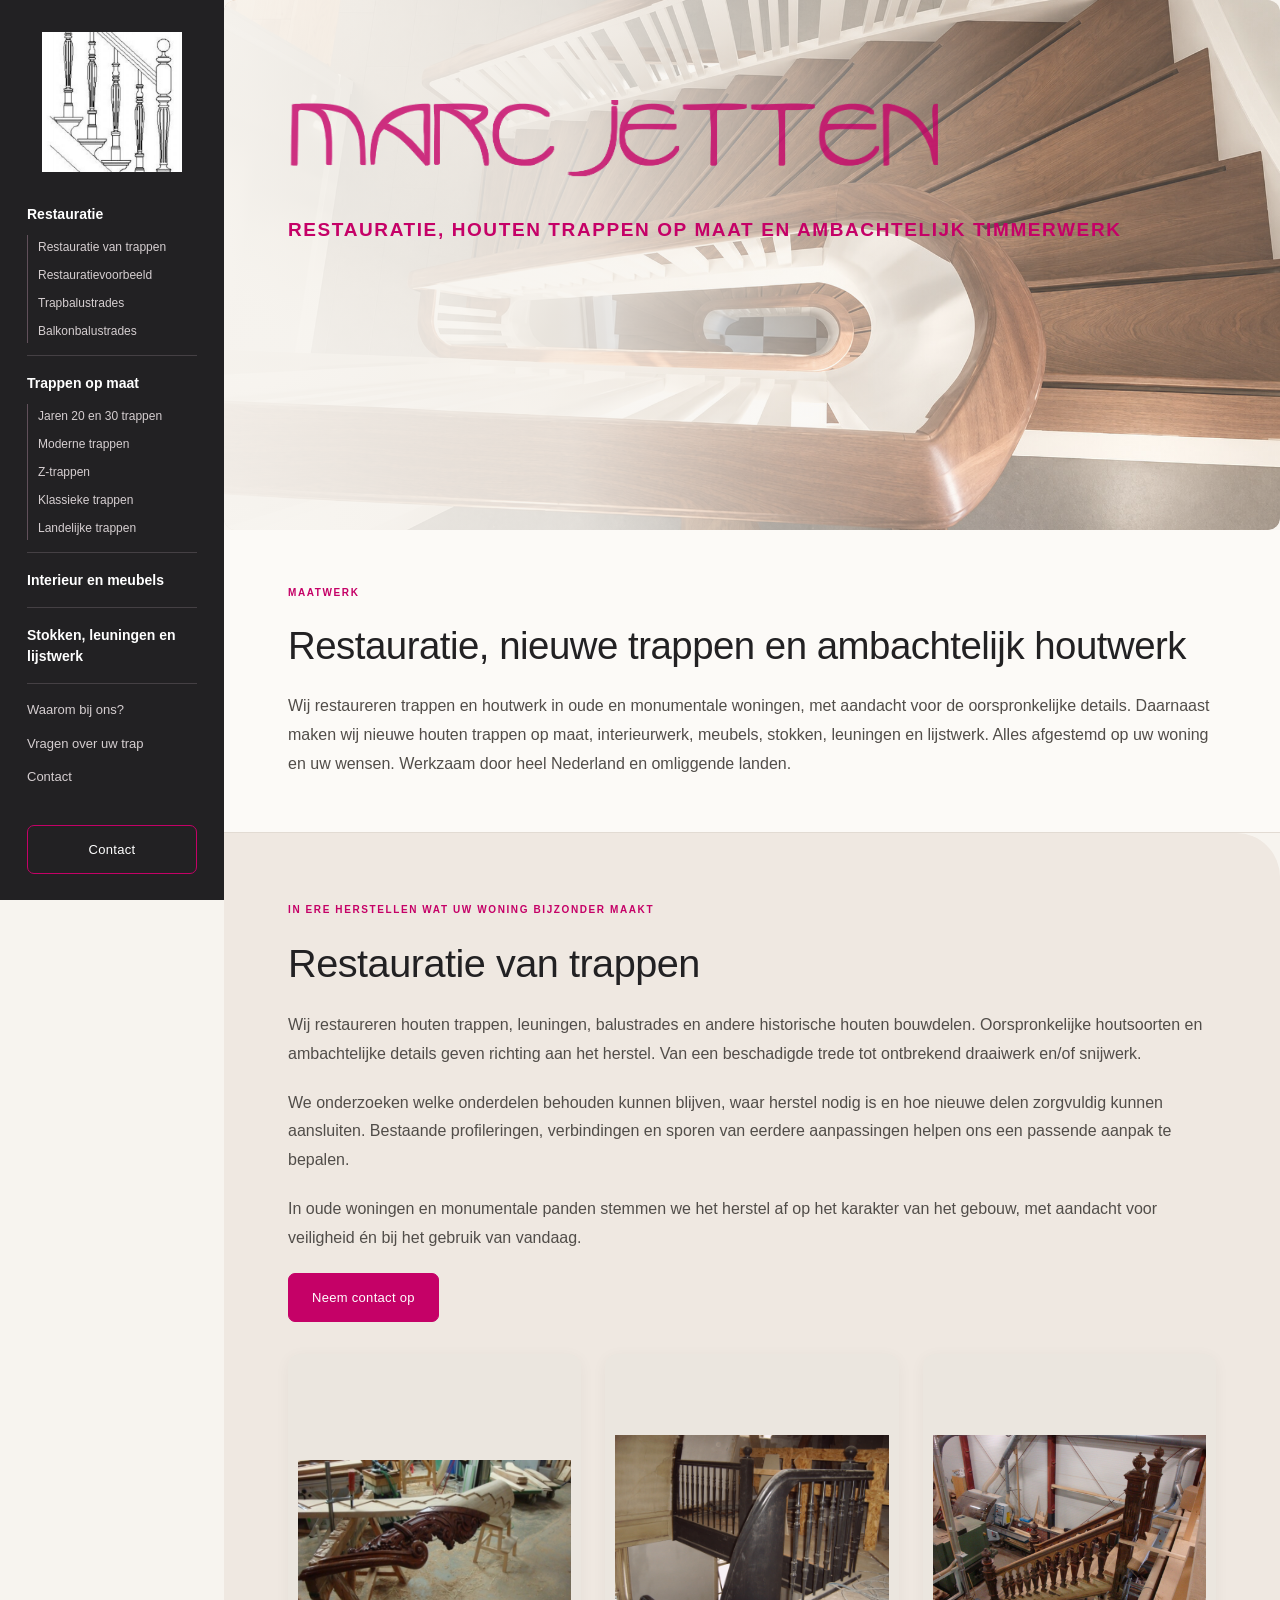
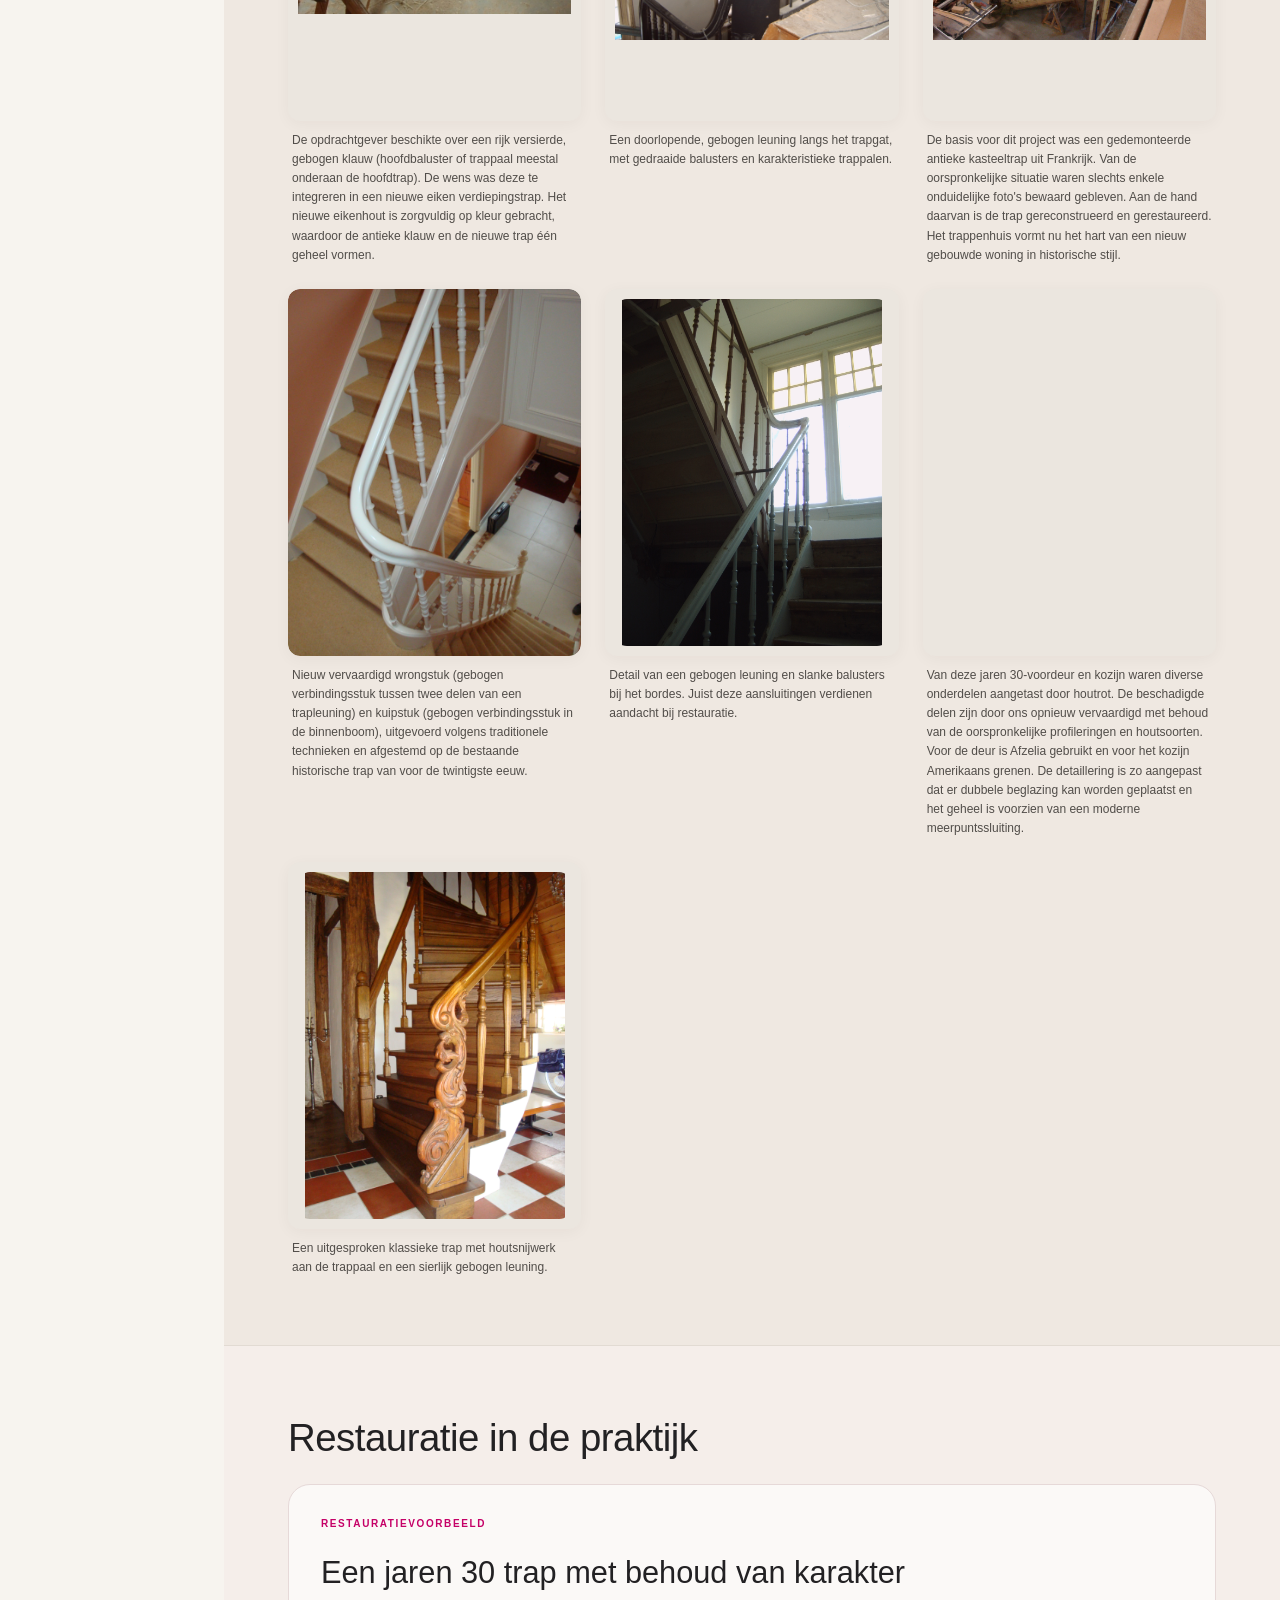
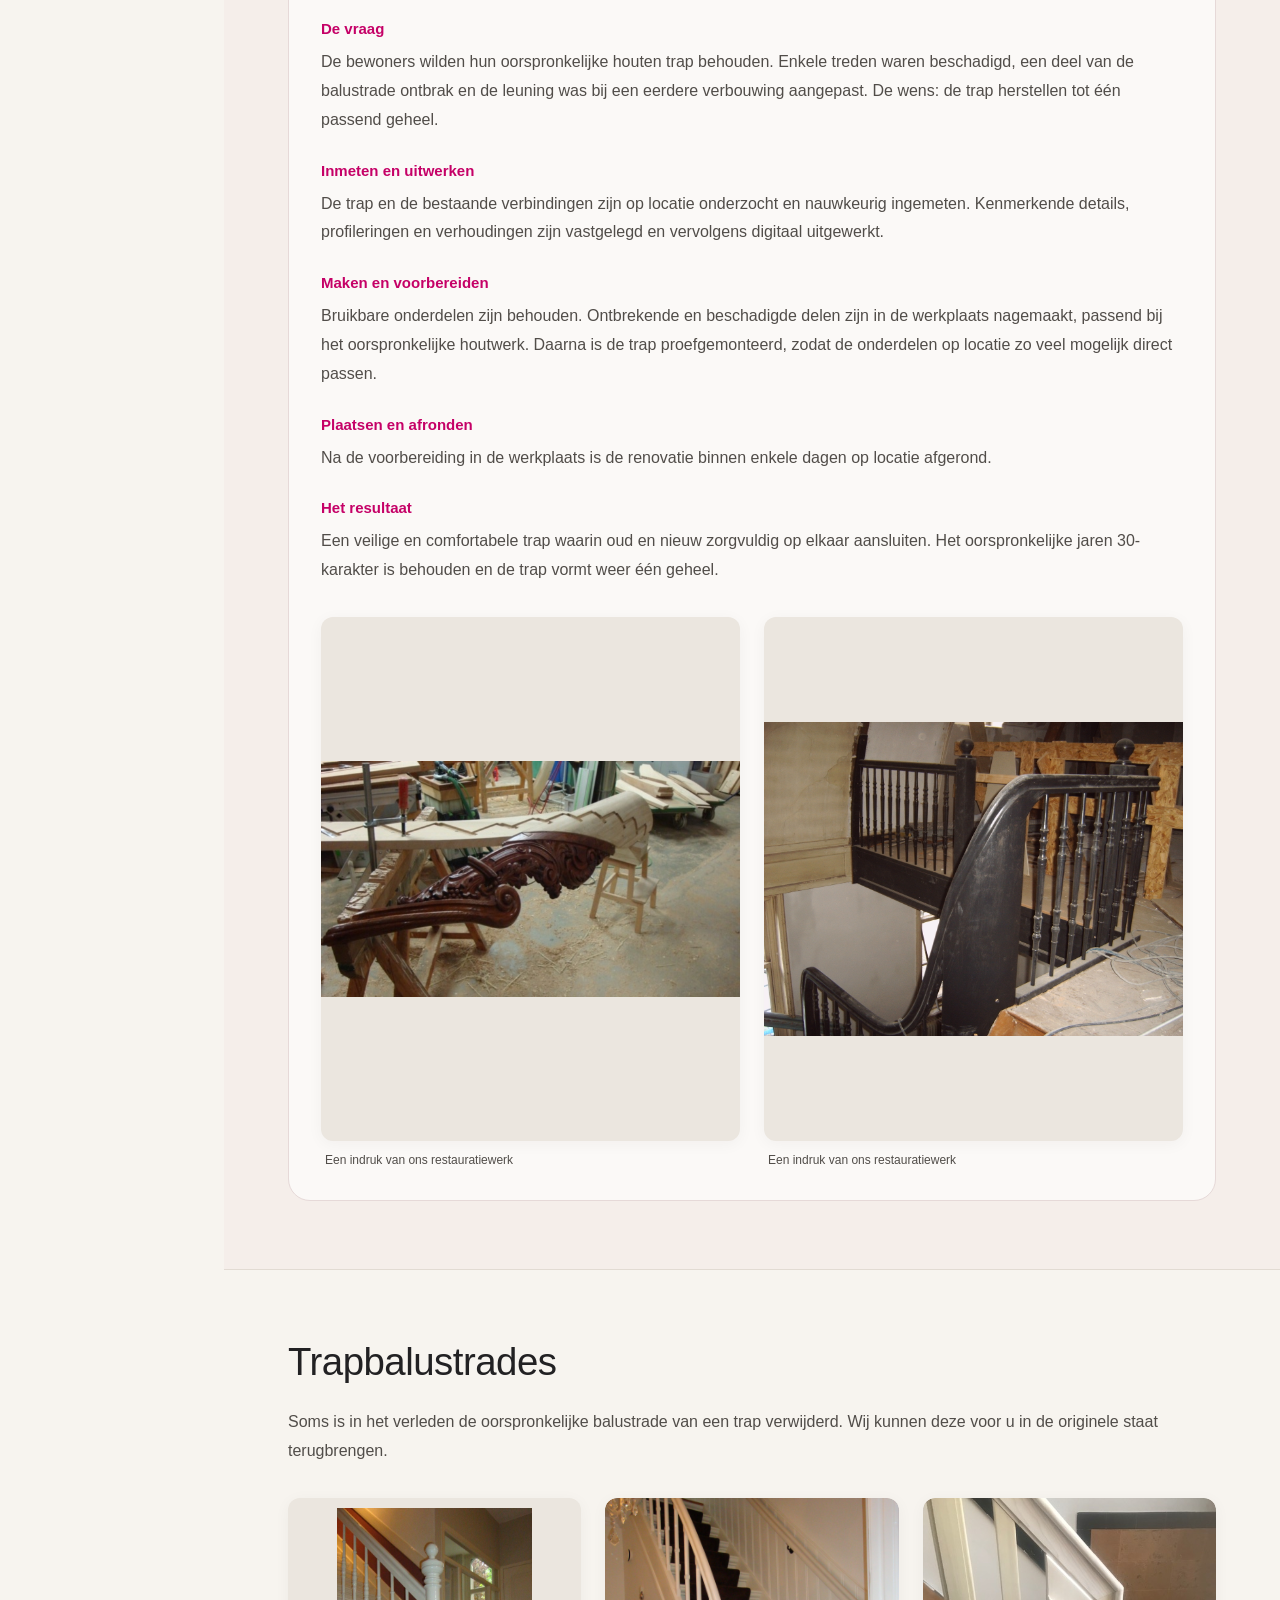
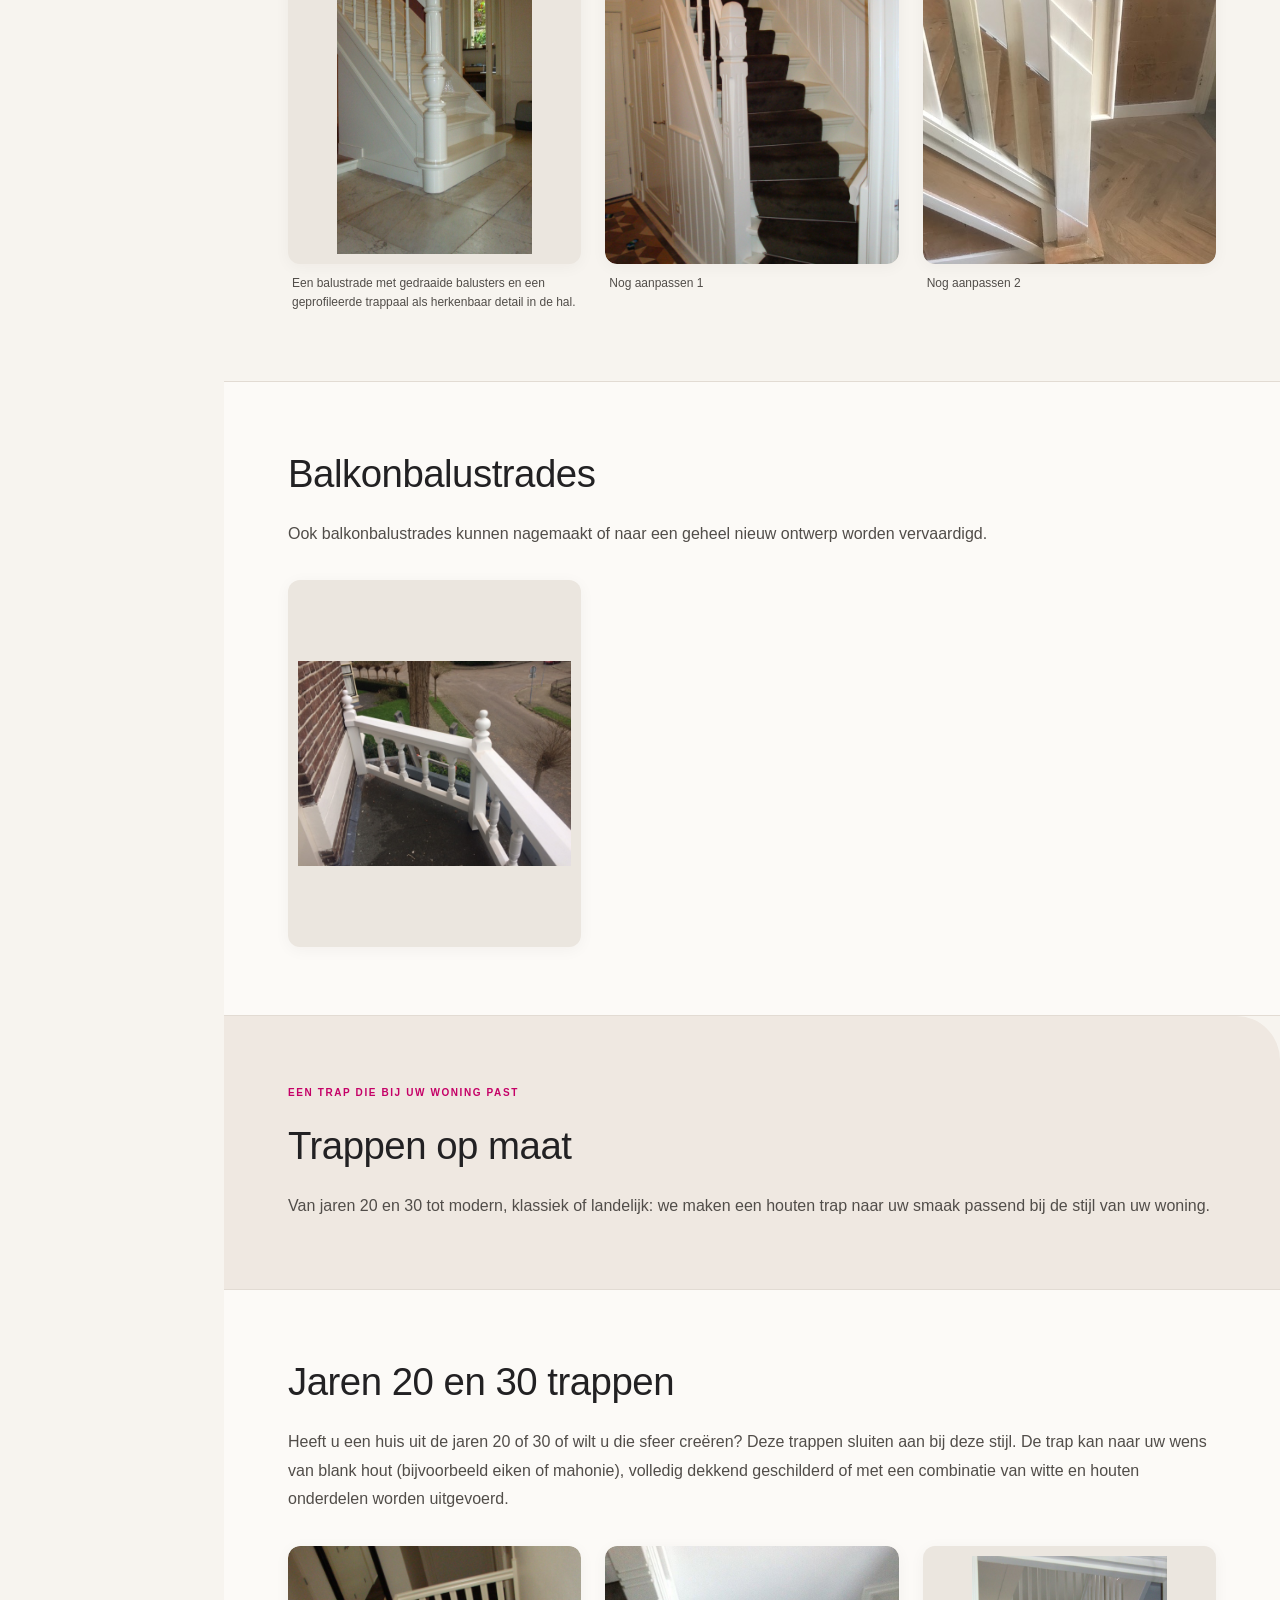
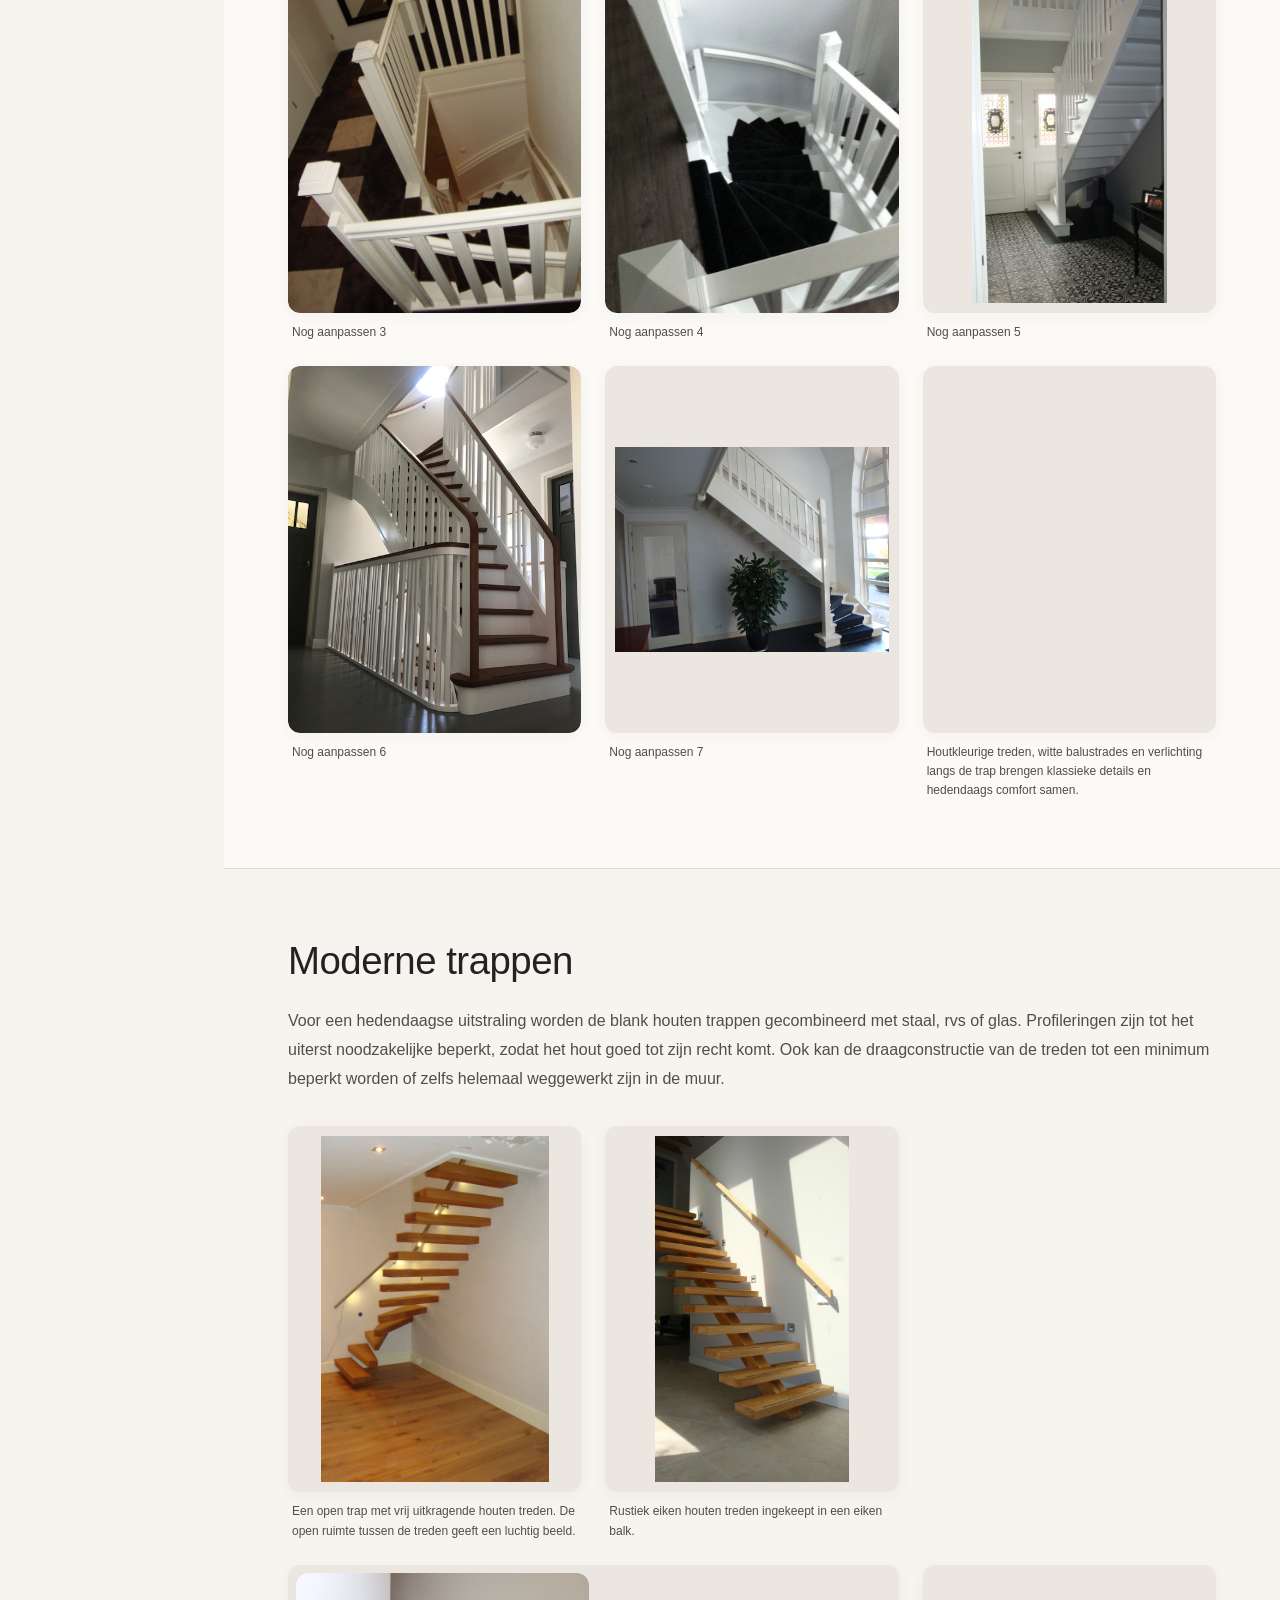
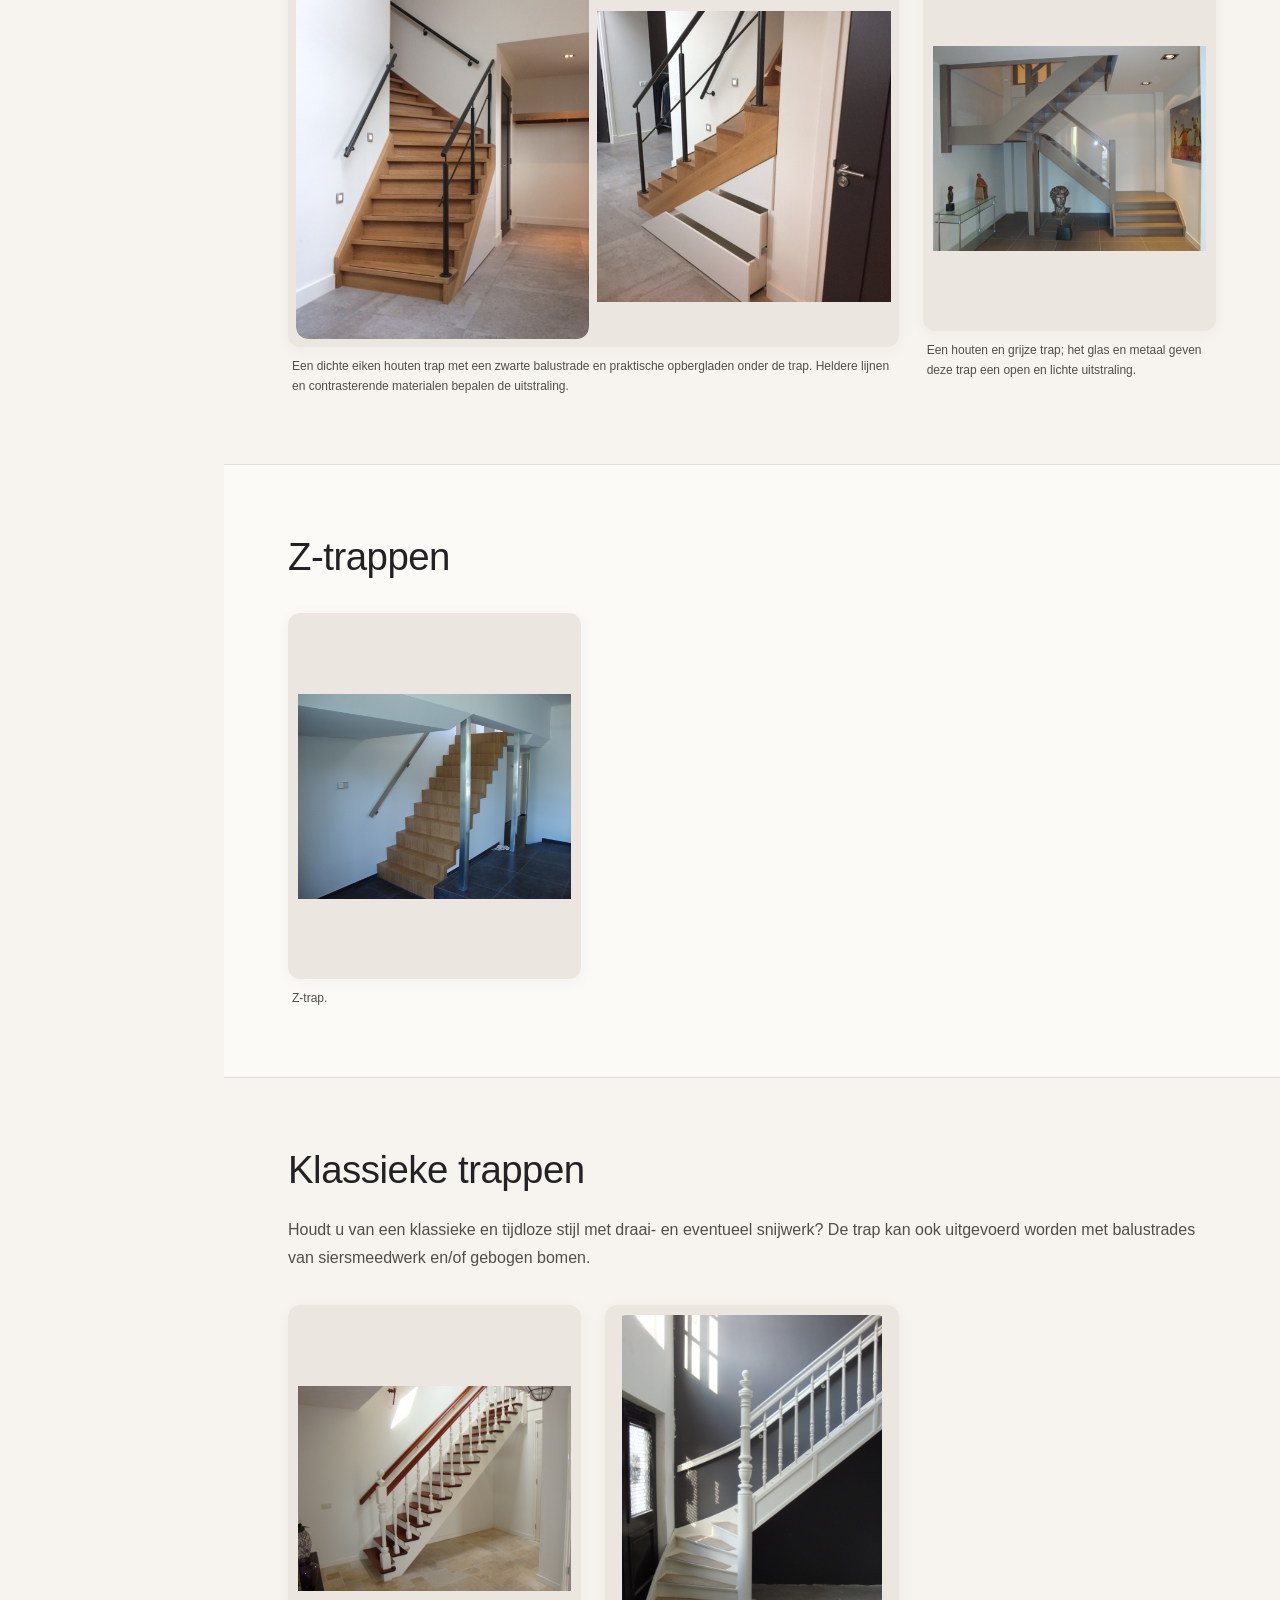
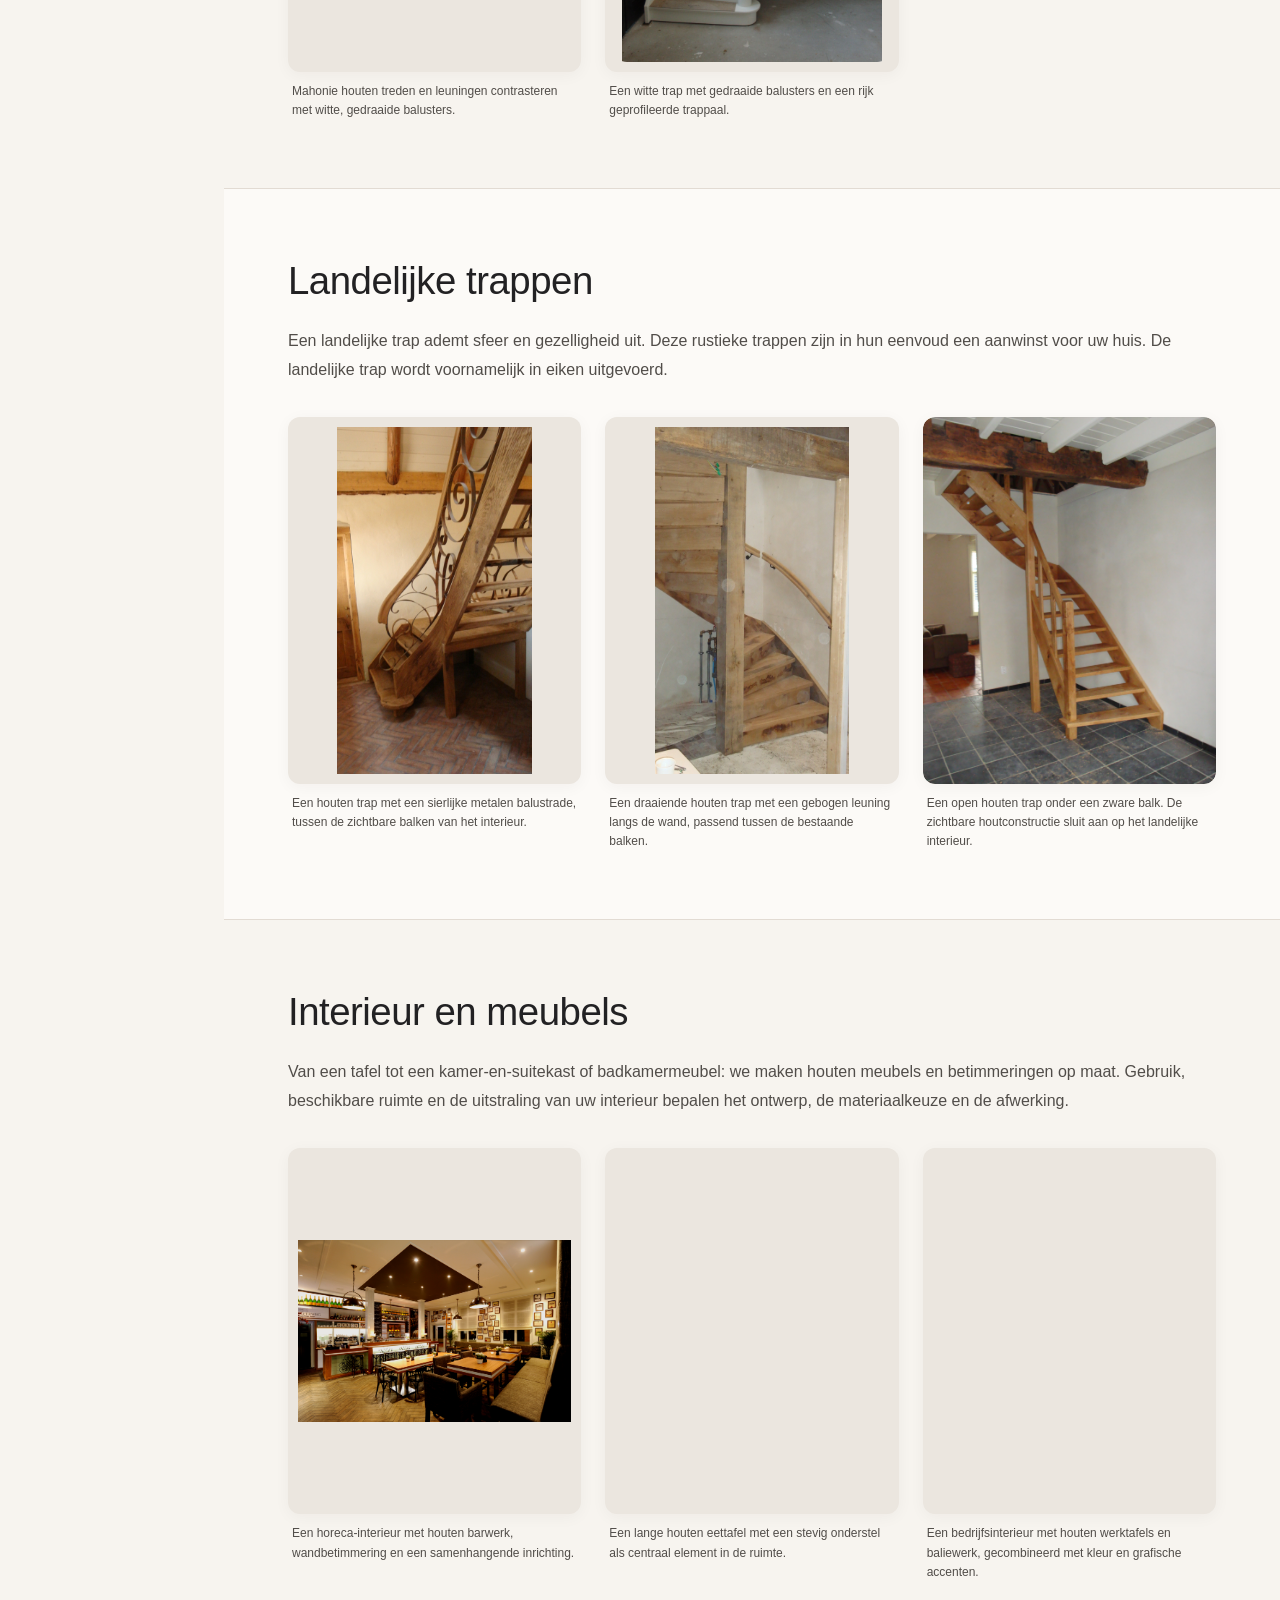
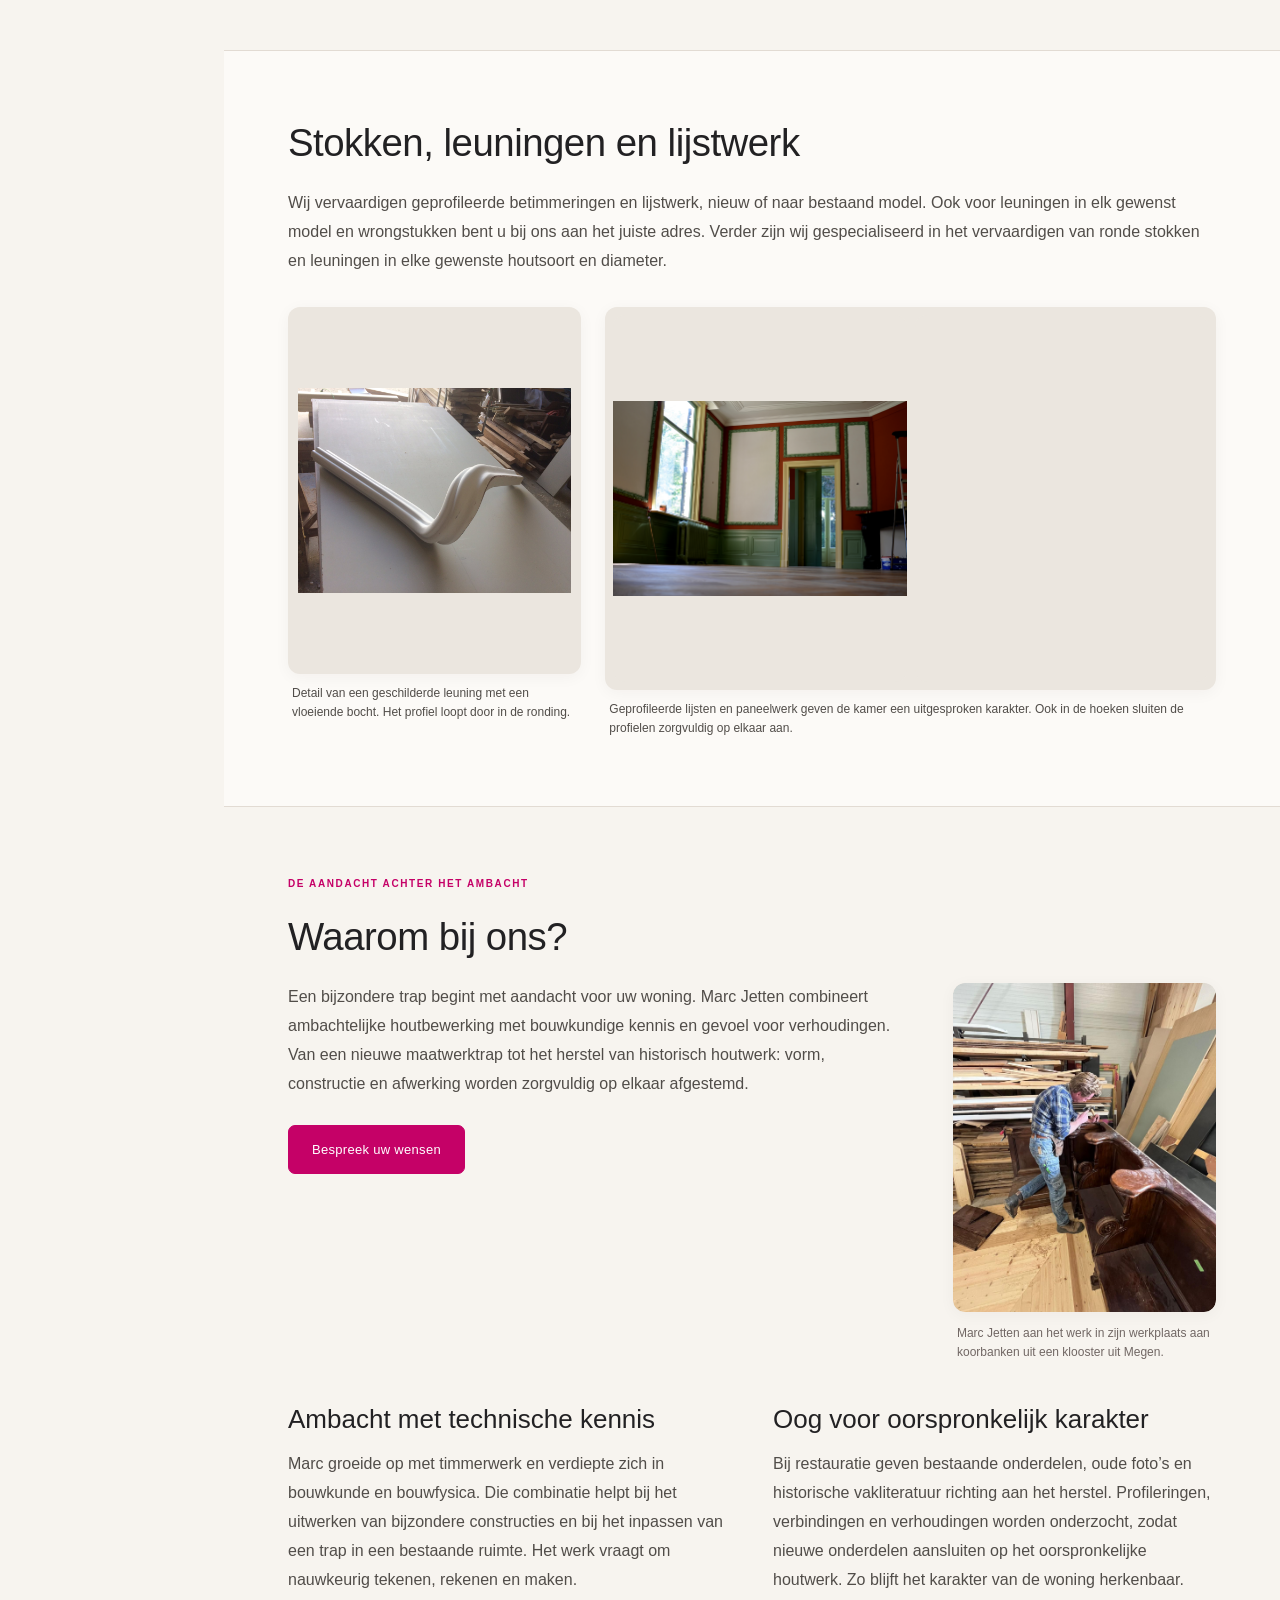
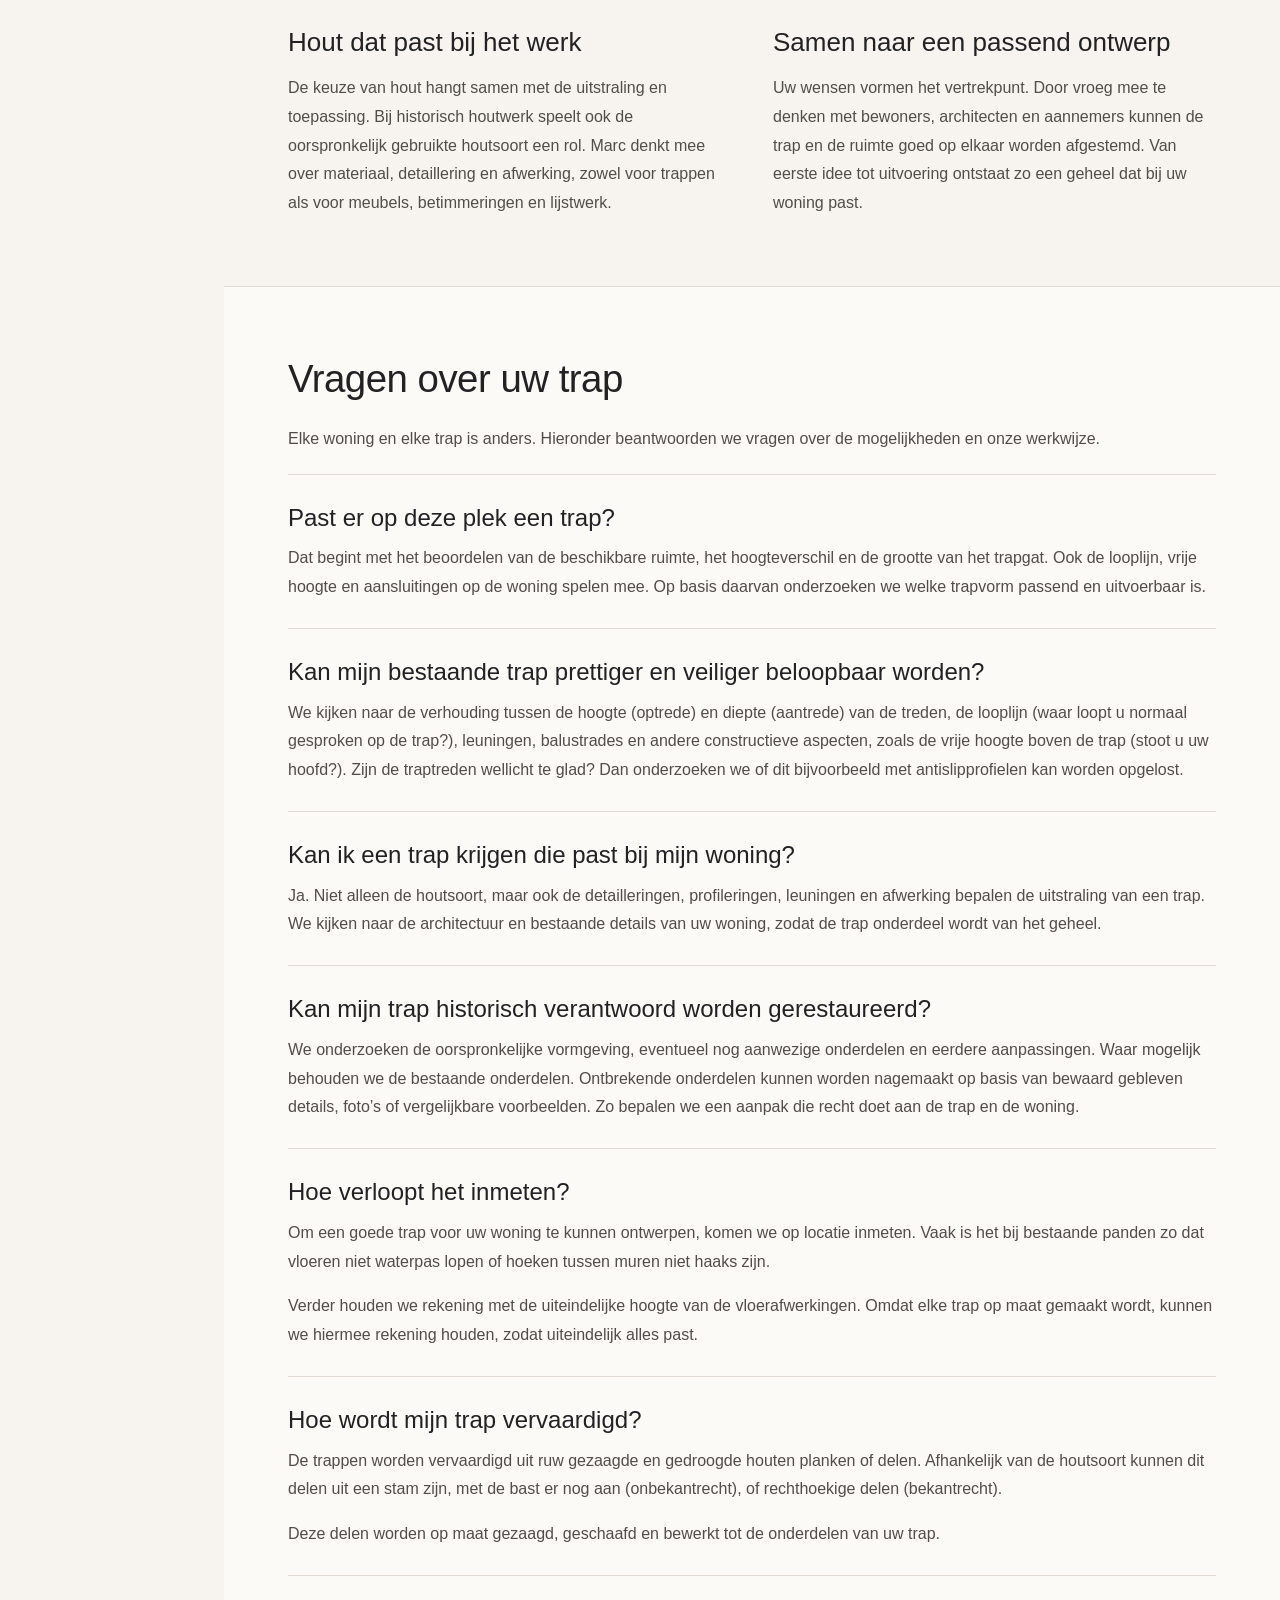
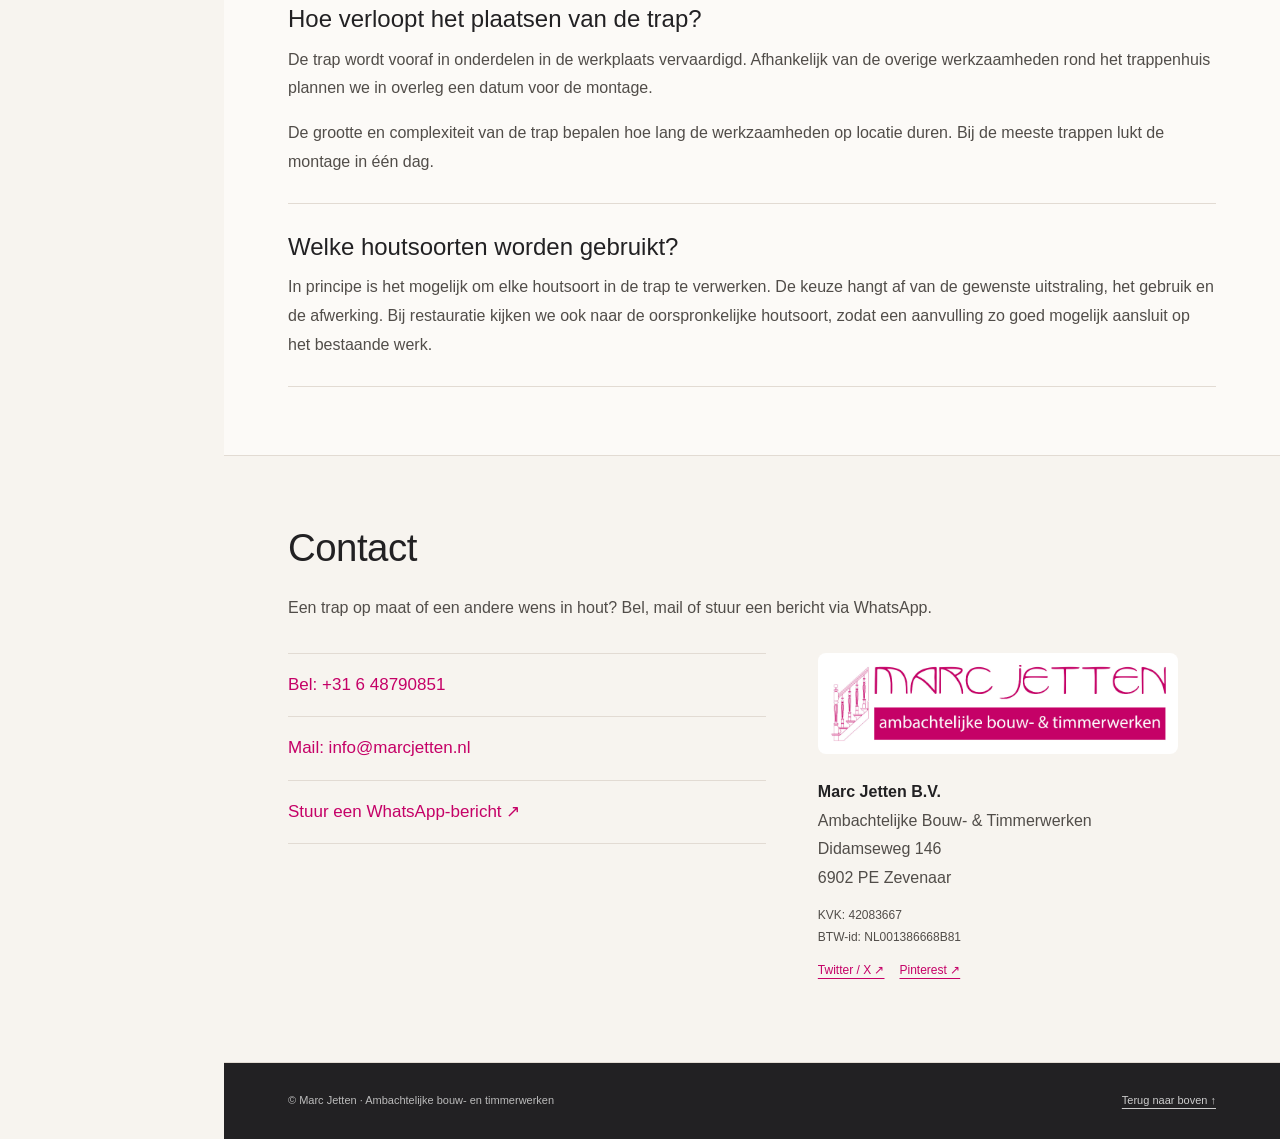
==== commit 2061a4c9: "Groepeer twee fotoparen met één kader en gezamenlijk bijschrift" ====
--- a/index.html
+++ b/index.html
@@ -10,7 +10,7 @@
 <button class="menu-toggle" type="button" aria-controls="navigatie" aria-expanded="false">Menu</button><nav id="navigatie" aria-label="Hoofdnavigatie"><div class="nav-group"><a class="nav-heading" href="#restauratie">Restauratie</a><div class="nav-items"><a href="#restauratie">Restauratie van trappen</a><a href="#projecten">Restauratievoorbeeld</a><a href="#trapbalustrades">Trapbalustrades</a><a href="#balkonbalustrades">Balkonbalustrades</a></div></div><div class="nav-group"><a class="nav-heading" href="#nieuwe-trappen">Trappen op maat</a><div class="nav-items"><a href="#jaren-20-en-30">Jaren 20 en 30 trappen</a><a href="#moderne-trappen">Moderne trappen</a><a href="#z-trappen">Z-trappen</a><a href="#klassieke-trappen">Klassieke trappen</a><a href="#landelijke-trappen">Landelijke trappen</a></div></div><div class="nav-group"><a class="nav-heading" href="#interieur-en-meubels">Interieur en meubels</a><div class="nav-items"></div></div><div class="nav-group"><a class="nav-heading" href="#leuningen-en-lijstwerk">Stokken, leuningen en lijstwerk</a><div class="nav-items"></div></div><a href="#waarom-bij-ons">Waarom bij ons?</a><a href="#klantvragen">Vragen over uw trap</a><a href="#contact">Contact</a></nav><a class="contact-button" href="#contact">Contact</a></header>
 <main id="inhoud"><section class="hero" id="home"><img src="assets/openingsfoto-rustig.jpg" alt="Ambachtelijk vervaardigde houten trap van Marc Jetten" fetchpriority="high"><div class="hero-copy"><h1 class="hero-brand"><span class="visually-hidden">Marc Jetten</span><svg viewBox="235 0 1604 205" aria-hidden="true" focusable="false" xmlns="http://www.w3.org/2000/svg"><defs><filter id="woordmerk-dikker" x="-2%" y="-2%" width="104%" height="104%"><feMorphology operator="dilate" radius="2.4"/></filter><mask id="woordmerk-vorm" maskUnits="userSpaceOnUse" x="0" y="0" width="1839" height="423"><g filter="url(#woordmerk-dikker)"><image href="fotos/Logo/logomettrap.jpg" width="1839" height="423" style="filter:invert(1) grayscale(1)"/></g></mask></defs><rect x="235" y="0" width="1604" height="205" fill="#c50167" mask="url(#woordmerk-vorm)"/></svg></h1><p class="subtitle">Restauratie, houten trappen op maat en ambachtelijk timmerwerk</p></div></section>
 <section class="section introduction"><p class="eyebrow">Maatwerk</p><h2>Restauratie, nieuwe trappen en ambachtelijk houtwerk</h2><p>Wij restaureren trappen en houtwerk in oude en monumentale woningen, met aandacht voor de oorspronkelijke details. Daarnaast maken wij nieuwe houten trappen op maat, interieurwerk, meubels, stokken, leuningen en lijstwerk. Alles afgestemd op uw woning en uw wensen. Werkzaam door heel Nederland en omliggende landen.</p></section>
-<section class="section restoration-section" id="restauratie" aria-labelledby="titel-restauratie"><p class="eyebrow">In ere herstellen wat uw woning bijzonder maakt</p><h2 id="titel-restauratie">Restauratie van trappen</h2><p class="intro">Wij restaureren houten trappen, leuningen, balustrades en andere historische houten bouwdelen. Oorspronkelijke houtsoorten en ambachtelijke details geven richting aan het herstel. Van een beschadigde trede tot ontbrekend draaiwerk en/of snijwerk.</p><p class="intro">We onderzoeken welke onderdelen behouden kunnen blijven, waar herstel nodig is en hoe nieuwe delen zorgvuldig kunnen aansluiten. Bestaande profileringen, verbindingen en sporen van eerdere aanpassingen helpen ons een passende aanpak te bepalen.</p><p class="intro">In oude woningen en monumentale panden stemmen we het herstel af op het karakter van het gebouw, met aandacht voor veiligheid én bij het gebruik van vandaag.</p><p><a class="button" href="#contact">Neem contact op</a></p><div class="gallery"><figure class="photo photo--contain"><a href="fotos/Restauratie/c.jpg" target="_blank" rel="noopener" aria-label="Restauratie van trappen en historisch houtwerk — maatwerk van Marc Jetten — vergroot foto"><img src="fotos/Restauratie/c.jpg" alt="Restauratie van trappen en historisch houtwerk — maatwerk van Marc Jetten" style="object-position:50% 50%" loading="lazy" decoding="async" width="480" height="600"></a><figcaption>De opdrachtgever beschikte over een rijk versierde, gebogen klauw (hoofdbaluster of trappaal meestal onderaan de hoofdtrap). De wens was deze te integreren in een nieuwe eiken verdiepingstrap. Het nieuwe eikenhout is zorgvuldig op kleur gebracht, waardoor de antieke klauw en de nieuwe trap één geheel vormen.</figcaption></figure><figure class="photo photo--contain"><a href="fotos/Restauratie/IMG00035.JPG" target="_blank" rel="noopener" aria-label="Restauratie van trappen en historisch houtwerk — maatwerk van Marc Jetten — vergroot foto"><img src="fotos/Restauratie/IMG00035.JPG" alt="Restauratie van trappen en historisch houtwerk — maatwerk van Marc Jetten" style="object-position:50% 50%" loading="lazy" decoding="async" width="480" height="600"></a><figcaption>Een doorlopende, gebogen leuning langs het trapgat, met gedraaide balusters en karakteristieke trappalen.</figcaption></figure><figure class="photo photo--contain"><a href="fotos/Restauratie/DSC02019.JPG" target="_blank" rel="noopener" aria-label="Restauratie van trappen en historisch houtwerk — maatwerk van Marc Jetten — vergroot foto"><img src="fotos/Restauratie/DSC02019.JPG" alt="Restauratie van trappen en historisch houtwerk — maatwerk van Marc Jetten" style="object-position:50% 50%" loading="lazy" decoding="async" width="480" height="600"></a><figcaption>De basis voor dit project was een gedemonteerde antieke kasteeltrap uit Frankrijk. Van de oorspronkelijke situatie waren slechts enkele onduidelijke foto&#x27;s bewaard gebleven. Aan de hand daarvan is de trap gereconstrueerd en gerestaureerd. Het trappenhuis vormt nu het hart van een nieuw gebouwde woning in historische stijl.</figcaption></figure><figure class="photo photo--cover"><a href="fotos/Restauratie/DSC02213.JPG" target="_blank" rel="noopener" aria-label="Restauratie van trappen en historisch houtwerk — maatwerk van Marc Jetten — vergroot foto"><img src="fotos/Restauratie/DSC02213.JPG" alt="Restauratie van trappen en historisch houtwerk — maatwerk van Marc Jetten" style="object-position:50% 50%" loading="lazy" decoding="async" width="480" height="600"></a><figcaption>Nieuw vervaardigd wrongstuk (gebogen verbindingsstuk tussen twee delen van een trapleuning) en kuipstuk (gebogen verbindingsstuk in de binnenboom), uitgevoerd volgens traditionele technieken en afgestemd op de bestaande historische trap van voor de twintigste eeuw.</figcaption></figure><figure class="photo photo--contain"><a href="fotos/Restauratie/IMG00050.JPG" target="_blank" rel="noopener" aria-label="Restauratie van trappen en historisch houtwerk — maatwerk van Marc Jetten — vergroot foto"><img src="fotos/Restauratie/IMG00050.JPG" alt="Restauratie van trappen en historisch houtwerk — maatwerk van Marc Jetten" style="object-position:50% 50%" loading="lazy" decoding="async" width="480" height="600"></a><figcaption>Detail van een gebogen leuning en slanke balusters bij het bordes. Juist deze aansluitingen verdienen aandacht bij restauratie.</figcaption></figure><figure class="photo photo--cover"><a href="fotos/Restauratie/IMG_5368.JPG" target="_blank" rel="noopener" aria-label="Restauratie van trappen en historisch houtwerk — maatwerk van Marc Jetten — vergroot foto"><img src="fotos/Restauratie/IMG_5368.JPG" alt="Restauratie van trappen en historisch houtwerk — maatwerk van Marc Jetten" style="object-position:50% 50%" loading="lazy" decoding="async" width="480" height="600"></a><figcaption>Van deze jaren 30-voordeur en kozijn waren diverse onderdelen aangetast door houtrot. De beschadigde delen zijn door ons opnieuw vervaardigd met behoud van de oorspronkelijke profileringen en houtsoorten. Voor de deur is Afzelia gebruikt en voor het kozijn Amerikaans grenen. De detaillering is zo aangepast dat er dubbele beglazing kan worden geplaatst en het geheel is voorzien van een moderne meerpuntssluiting.</figcaption></figure><figure class="photo photo--contain"><a href="fotos/Klassieke%20trappen/DSC01207.JPG" target="_blank" rel="noopener" aria-label="Klassieke trappen — maatwerk van Marc Jetten — vergroot foto"><img src="fotos/Klassieke%20trappen/DSC01207.JPG" alt="Klassieke trappen — maatwerk van Marc Jetten" style="object-position:50% 50%" loading="lazy" decoding="async" width="480" height="600"></a><figcaption>Een uitgesproken klassieke trap met houtsnijwerk aan de trappaal en een sierlijk gebogen leuning.</figcaption></figure></div></section><section class="section project-section" id="projecten"><h2>Restauratie in de praktijk</h2><article class="project"><p class="eyebrow">Restauratievoorbeeld</p><h3>Een jaren 30 trap met behoud van karakter</h3><div class="project-steps"><div class="project-step"><h4>De vraag</h4><p>De bewoners wilden hun oorspronkelijke houten trap behouden. Enkele treden waren beschadigd, een deel van de balustrade ontbrak en de leuning was bij een eerdere verbouwing aangepast. De wens: de trap herstellen tot één passend geheel.</p></div><div class="project-step"><h4>Inmeten en uitwerken</h4><p>De trap en de bestaande verbindingen zijn op locatie onderzocht en nauwkeurig ingemeten. Kenmerkende details, profileringen en verhoudingen zijn vastgelegd en vervolgens digitaal uitgewerkt.</p></div><div class="project-step"><h4>Maken en voorbereiden</h4><p>Bruikbare onderdelen zijn behouden. Ontbrekende en beschadigde delen zijn in de werkplaats nagemaakt, passend bij het oorspronkelijke houtwerk. Daarna is de trap proefgemonteerd, zodat de onderdelen op locatie zo veel mogelijk direct passen.</p></div><div class="project-step"><h4>Plaatsen en afronden</h4><p>Na de voorbereiding in de werkplaats is de renovatie binnen enkele dagen op locatie afgerond.</p></div><div class="project-step"><h4>Het resultaat</h4><p>Een veilige en comfortabele trap waarin oud en nieuw zorgvuldig op elkaar aansluiten. Het oorspronkelijke jaren 30-karakter is behouden en de trap vormt weer één geheel.</p></div></div><div class="gallery"><figure class="photo photo--contain"><a href="fotos/Restauratie/c.jpg" target="_blank" rel="noopener" aria-label="Restauratie van trappen en historisch houtwerk — maatwerk van Marc Jetten — vergroot foto"><img src="fotos/Restauratie/c.jpg" alt="Restauratie van trappen en historisch houtwerk — maatwerk van Marc Jetten" style="object-position:50% 50%" loading="lazy" decoding="async" width="480" height="600"></a><figcaption>Een indruk van ons restauratiewerk</figcaption></figure><figure class="photo photo--contain"><a href="fotos/Restauratie/IMG00035.JPG" target="_blank" rel="noopener" aria-label="Restauratie van trappen en historisch houtwerk — maatwerk van Marc Jetten — vergroot foto"><img src="fotos/Restauratie/IMG00035.JPG" alt="Restauratie van trappen en historisch houtwerk — maatwerk van Marc Jetten" style="object-position:50% 50%" loading="lazy" decoding="async" width="480" height="600"></a><figcaption>Een indruk van ons restauratiewerk</figcaption></figure></div></article></section><section class="section " id="trapbalustrades" aria-labelledby="titel-trapbalustrades"><h2 id="titel-trapbalustrades">Trapbalustrades</h2><p class="intro">Soms is in het verleden de oorspronkelijke balustrade van een trap verwijderd. Wij kunnen deze voor u in de originele staat terugbrengen.</p><div class="gallery"><figure class="photo photo--contain"><a href="fotos/Balkon%20en%20traphekken/beginfoto.JPG" target="_blank" rel="noopener" aria-label="Trapbalustrades — maatwerk van Marc Jetten — vergroot foto"><img src="fotos/Balkon%20en%20traphekken/beginfoto.JPG" alt="Trapbalustrades — maatwerk van Marc Jetten" style="object-position:50% 50%" loading="lazy" decoding="async" width="480" height="600"></a><figcaption>Een balustrade met gedraaide balusters en een geprofileerde trappaal als herkenbaar detail in de hal.</figcaption></figure><figure class="photo photo--cover"><a href="fotos/Balkon%20en%20traphekken/DSC02179.JPG" target="_blank" rel="noopener" aria-label="Trapbalustrades — maatwerk van Marc Jetten — vergroot foto"><img src="fotos/Balkon%20en%20traphekken/DSC02179.JPG" alt="Trapbalustrades — maatwerk van Marc Jetten" style="object-position:50% 50%" loading="lazy" decoding="async" width="480" height="600"></a><figcaption>Nog aanpassen 1</figcaption></figure><figure class="photo photo--cover"><a href="fotos/Balkon%20en%20traphekken/IMG_3470.jpg" target="_blank" rel="noopener" aria-label="Trapbalustrades — maatwerk van Marc Jetten — vergroot foto"><img src="fotos/Balkon%20en%20traphekken/IMG_3470.jpg" alt="Trapbalustrades — maatwerk van Marc Jetten" style="object-position:50% 50%" loading="lazy" decoding="async" width="480" height="600"></a><figcaption>Nog aanpassen 2</figcaption></figure></div></section><section class="section " id="balkonbalustrades" aria-labelledby="titel-balkonbalustrades"><h2 id="titel-balkonbalustrades">Balkonbalustrades</h2><p class="intro">Ook balkonbalustrades kunnen nagemaakt of naar een geheel nieuw ontwerp worden vervaardigd.</p><div class="gallery"><figure class="photo photo--contain"><a href="fotos/Balkon%20en%20traphekken/IMG_5514.JPG" target="_blank" rel="noopener" aria-label="Balkonbalustrades — maatwerk van Marc Jetten — vergroot foto"><img src="fotos/Balkon%20en%20traphekken/IMG_5514.JPG" alt="Balkonbalustrades — maatwerk van Marc Jetten" style="object-position:50% 50%" loading="lazy" decoding="async" width="480" height="600"></a></figure></div></section><section class="section chapter-heading" id="nieuwe-trappen" aria-labelledby="titel-nieuwe-trappen"><p class="eyebrow">Een trap die bij uw woning past</p><h2 id="titel-nieuwe-trappen">Trappen op maat</h2><p class="intro">Van jaren 20 en 30 tot modern, klassiek of landelijk: we maken een houten trap naar uw smaak passend bij de stijl van uw woning.</p></section><section class="section " id="jaren-20-en-30" aria-labelledby="titel-jaren-20-en-30"><h2 id="titel-jaren-20-en-30">Jaren 20 en 30 trappen</h2><p class="intro">Heeft u een huis uit de jaren 20 of 30 of wilt u die sfeer creëren? Deze trappen sluiten aan bij deze stijl. De trap kan naar uw wens van blank hout (bijvoorbeeld eiken of mahonie), volledig dekkend geschilderd of met een combinatie van witte en houten onderdelen worden uitgevoerd.</p><div class="gallery"><figure class="photo photo--cover"><a href="fotos/Jaren%2030/DSC01485.JPG" target="_blank" rel="noopener" aria-label="Jaren 20 en 30 trappen — maatwerk van Marc Jetten — vergroot foto"><img src="fotos/Jaren%2030/DSC01485.JPG" alt="Jaren 20 en 30 trappen — maatwerk van Marc Jetten" style="object-position:50% 50%" loading="lazy" decoding="async" width="480" height="600"></a><figcaption>Nog aanpassen 3</figcaption></figure><figure class="photo photo--cover"><a href="fotos/Jaren%2030/Image-1.jpg" target="_blank" rel="noopener" aria-label="Jaren 20 en 30 trappen — maatwerk van Marc Jetten — vergroot foto"><img src="fotos/Jaren%2030/Image-1.jpg" alt="Jaren 20 en 30 trappen — maatwerk van Marc Jetten" style="object-position:50% 50%" loading="lazy" decoding="async" width="480" height="600"></a><figcaption>Nog aanpassen 4</figcaption></figure><figure class="photo photo--contain"><a href="fotos/Jaren%2030/DSC04660.JPG" target="_blank" rel="noopener" aria-label="Jaren 20 en 30 trappen — maatwerk van Marc Jetten — vergroot foto"><img src="fotos/Jaren%2030/DSC04660.JPG" alt="Jaren 20 en 30 trappen — maatwerk van Marc Jetten" style="object-position:50% 50%" loading="lazy" decoding="async" width="480" height="600"></a><figcaption>Nog aanpassen 5</figcaption></figure><figure class="photo photo--cover"><a href="fotos/Jaren%2030/IMG_0503.jpg" target="_blank" rel="noopener" aria-label="Jaren 20 en 30 trappen — maatwerk van Marc Jetten — vergroot foto"><img src="fotos/Jaren%2030/IMG_0503.jpg" alt="Jaren 20 en 30 trappen — maatwerk van Marc Jetten" style="object-position:50% 50%" loading="lazy" decoding="async" width="480" height="600"></a><figcaption>Nog aanpassen 6</figcaption></figure><figure class="photo photo--contain"><a href="fotos/Jaren%2030/DSC02108.JPG" target="_blank" rel="noopener" aria-label="Jaren 20 en 30 trappen — maatwerk van Marc Jetten — vergroot foto"><img src="fotos/Jaren%2030/DSC02108.JPG" alt="Jaren 20 en 30 trappen — maatwerk van Marc Jetten" style="object-position:50% 50%" loading="lazy" decoding="async" width="480" height="600"></a><figcaption>Nog aanpassen 7</figcaption></figure><figure class="photo photo--contain"><a href="fotos/Jaren%2030/IMG_0297.JPG" target="_blank" rel="noopener" aria-label="Jaren 20 en 30 trappen — maatwerk van Marc Jetten — vergroot foto"><img src="fotos/Jaren%2030/IMG_0297.JPG" alt="Jaren 20 en 30 trappen — maatwerk van Marc Jetten" style="object-position:50% 50%" loading="lazy" decoding="async" width="480" height="600"></a><figcaption>Houtkleurige treden, witte balustrades en verlichting langs de trap brengen klassieke details en hedendaags comfort samen.</figcaption></figure></div></section><section class="section " id="moderne-trappen" aria-labelledby="titel-moderne-trappen"><h2 id="titel-moderne-trappen">Moderne trappen</h2><p class="intro">Voor een hedendaagse uitstraling worden de blank houten trappen gecombineerd met staal, rvs of glas. Profileringen zijn tot het uiterst noodzakelijke beperkt, zodat het hout goed tot zijn recht komt. Ook kan de draagconstructie van de treden tot een minimum beperkt worden of zelfs helemaal weggewerkt zijn in de muur.</p><div class="gallery"><figure class="photo photo--contain"><a href="fotos/Moderne%20trappen/45.jpg" target="_blank" rel="noopener" aria-label="Moderne trappen — maatwerk van Marc Jetten — vergroot foto"><img src="fotos/Moderne%20trappen/45.jpg" alt="Moderne trappen — maatwerk van Marc Jetten" style="object-position:50% 50%" loading="lazy" decoding="async" width="480" height="600"></a><figcaption>Een open trap met vrij uitkragende houten treden. De open ruimte tussen de treden geeft een luchtig beeld.</figcaption></figure><figure class="photo photo--contain"><a href="fotos/Moderne%20trappen/IMG_4645.JPG" target="_blank" rel="noopener" aria-label="Moderne trappen — maatwerk van Marc Jetten — vergroot foto"><img src="fotos/Moderne%20trappen/IMG_4645.JPG" alt="Moderne trappen — maatwerk van Marc Jetten" style="object-position:50% 50%" loading="lazy" decoding="async" width="480" height="600"></a><figcaption>Rustiek eiken houten treden ingekeept in een eiken balk.</figcaption></figure><figure class="photo photo--cover"><a href="fotos/Moderne%20trappen/IMG_5695.JPG" target="_blank" rel="noopener" aria-label="Moderne trappen — maatwerk van Marc Jetten — vergroot foto"><img src="fotos/Moderne%20trappen/IMG_5695.JPG" alt="Moderne trappen — maatwerk van Marc Jetten" style="object-position:50% 50%" loading="lazy" decoding="async" width="480" height="600"></a><figcaption>Een dichte eiken houten trap met een zwarte balustrade. Heldere lijnen en contrasterende materialen bepalen de uitstraling.</figcaption></figure><figure class="photo photo--contain"><a href="fotos/Moderne%20trappen/IMG_5697.jpg" target="_blank" rel="noopener" aria-label="Moderne trappen — maatwerk van Marc Jetten — vergroot foto"><img src="fotos/Moderne%20trappen/IMG_5697.jpg" alt="Moderne trappen — maatwerk van Marc Jetten" style="object-position:50% 50%" loading="lazy" decoding="async" width="480" height="600"></a><figcaption>Praktische opbergladen onder de trap.</figcaption></figure><figure class="photo photo--contain"><a href="fotos/Moderne%20trappen/beginfoto.JPG" target="_blank" rel="noopener" aria-label="Moderne trappen — maatwerk van Marc Jetten — vergroot foto"><img src="fotos/Moderne%20trappen/beginfoto.JPG" alt="Moderne trappen — maatwerk van Marc Jetten" style="object-position:50% 50%" loading="lazy" decoding="async" width="480" height="600"></a><figcaption>Een houten en grijze trap; het glas en metaal geven deze trap een open en lichte uitstraling.</figcaption></figure></div></section><section class="section " id="z-trappen" aria-labelledby="titel-z-trappen"><h2 id="titel-z-trappen">Z-trappen</h2><div class="gallery"><figure class="photo photo--contain"><a href="fotos/Moderne%20trappen/eiken.JPG" target="_blank" rel="noopener" aria-label="Moderne trappen — maatwerk van Marc Jetten — vergroot foto"><img src="fotos/Moderne%20trappen/eiken.JPG" alt="Moderne trappen — maatwerk van Marc Jetten" style="object-position:50% 50%" loading="lazy" decoding="async" width="480" height="600"></a><figcaption>Z-trap.</figcaption></figure></div></section><section class="section " id="klassieke-trappen" aria-labelledby="titel-klassieke-trappen"><h2 id="titel-klassieke-trappen">Klassieke trappen</h2><p class="intro">Houdt u van een klassieke en tijdloze stijl met draai- en eventueel snijwerk? De trap kan ook uitgevoerd worden met balustrades van siersmeedwerk en/of gebogen bomen.</p><div class="gallery"><figure class="photo photo--contain"><a href="fotos/Klassieke%20trappen/DSC01148.JPG" target="_blank" rel="noopener" aria-label="Klassieke trappen — maatwerk van Marc Jetten — vergroot foto"><img src="fotos/Klassieke%20trappen/DSC01148.JPG" alt="Klassieke trappen — maatwerk van Marc Jetten" style="object-position:50% 50%" loading="lazy" decoding="async" width="480" height="600"></a><figcaption>Mahonie houten treden en leuningen contrasteren met witte, gedraaide balusters.</figcaption></figure><figure class="photo photo--contain"><a href="fotos/Klassieke%20trappen/DSC01756.JPG" target="_blank" rel="noopener" aria-label="Klassieke trappen — maatwerk van Marc Jetten — vergroot foto"><img src="fotos/Klassieke%20trappen/DSC01756.JPG" alt="Klassieke trappen — maatwerk van Marc Jetten" style="object-position:50% 50%" loading="lazy" decoding="async" width="480" height="600"></a><figcaption>Een witte trap met gedraaide balusters en een rijk geprofileerde trappaal.</figcaption></figure></div></section><section class="section " id="landelijke-trappen" aria-labelledby="titel-landelijke-trappen"><h2 id="titel-landelijke-trappen">Landelijke trappen</h2><p class="intro">Een landelijke trap ademt sfeer en gezelligheid uit. Deze rustieke trappen zijn in hun eenvoud een aanwinst voor uw huis. De landelijke trap wordt voornamelijk in eiken uitgevoerd.</p><div class="gallery"><figure class="photo photo--contain"><a href="fotos/Landelijke%20trappen/DSC06450.JPG" target="_blank" rel="noopener" aria-label="Landelijke trappen — maatwerk van Marc Jetten — vergroot foto"><img src="fotos/Landelijke%20trappen/DSC06450.JPG" alt="Landelijke trappen — maatwerk van Marc Jetten" style="object-position:50% 50%" loading="lazy" decoding="async" width="480" height="600"></a><figcaption>Een houten trap met een sierlijke metalen balustrade, tussen de zichtbare balken van het interieur.</figcaption></figure><figure class="photo photo--contain"><a href="fotos/Landelijke%20trappen/DSC05440.JPG" target="_blank" rel="noopener" aria-label="Landelijke trappen — maatwerk van Marc Jetten — vergroot foto"><img src="fotos/Landelijke%20trappen/DSC05440.JPG" alt="Landelijke trappen — maatwerk van Marc Jetten" style="object-position:50% 50%" loading="lazy" decoding="async" width="480" height="600"></a><figcaption>Een draaiende houten trap met een gebogen leuning langs de wand, passend tussen de bestaande balken.</figcaption></figure><figure class="photo photo--cover"><a href="fotos/Landelijke%20trappen/upload%20140410%20014.JPG" target="_blank" rel="noopener" aria-label="Landelijke trappen — maatwerk van Marc Jetten — vergroot foto"><img src="fotos/Landelijke%20trappen/upload%20140410%20014.JPG" alt="Landelijke trappen — maatwerk van Marc Jetten" style="object-position:50% 50%" loading="lazy" decoding="async" width="480" height="600"></a><figcaption>Een open houten trap onder een zware balk. De zichtbare houtconstructie sluit aan op het landelijke interieur.</figcaption></figure></div></section><section class="section " id="interieur-en-meubels" aria-labelledby="titel-interieur-en-meubels"><h2 id="titel-interieur-en-meubels">Interieur en meubels</h2><p class="intro">Van een tafel tot een kamer-en-suitekast of badkamermeubel: we maken houten meubels en betimmeringen op maat. Gebruik, beschikbare ruimte en de uitstraling van uw interieur bepalen het ontwerp, de materiaalkeuze en de afwerking.</p><div class="gallery"><figure class="photo photo--contain"><a href="fotos/Interieur%20en%20meubels/18.jpg" target="_blank" rel="noopener" aria-label="Interieur en meubels — maatwerk van Marc Jetten — vergroot foto"><img src="fotos/Interieur%20en%20meubels/18.jpg" alt="Interieur en meubels — maatwerk van Marc Jetten" style="object-position:50% 50%" loading="lazy" decoding="async" width="480" height="600"></a><figcaption>Een horeca-interieur met houten barwerk, wandbetimmering en een samenhangende inrichting.</figcaption></figure><figure class="photo photo--contain"><a href="fotos/Interieur%20en%20meubels/DSC00945%20%281%29.jpg" target="_blank" rel="noopener" aria-label="Interieur en meubels — maatwerk van Marc Jetten — vergroot foto"><img src="fotos/Interieur%20en%20meubels/DSC00945%20%281%29.jpg" alt="Interieur en meubels — maatwerk van Marc Jetten" style="object-position:50% 50%" loading="lazy" decoding="async" width="480" height="600"></a><figcaption>Een lange houten eettafel met een stevig onderstel als centraal element in de ruimte.</figcaption></figure><figure class="photo photo--contain"><a href="fotos/Interieur%20en%20meubels/DSC05929.jpg" target="_blank" rel="noopener" aria-label="Interieur en meubels — maatwerk van Marc Jetten — vergroot foto"><img src="fotos/Interieur%20en%20meubels/DSC05929.jpg" alt="Interieur en meubels — maatwerk van Marc Jetten" style="object-position:50% 50%" loading="lazy" decoding="async" width="480" height="600"></a><figcaption>Een bedrijfsinterieur met houten werktafels en baliewerk, gecombineerd met kleur en grafische accenten.</figcaption></figure></div></section><section class="section " id="leuningen-en-lijstwerk" aria-labelledby="titel-leuningen-en-lijstwerk"><h2 id="titel-leuningen-en-lijstwerk">Stokken, leuningen en lijstwerk</h2><p class="intro">Wij vervaardigen geprofileerde betimmeringen en lijstwerk, nieuw of naar bestaand model. Ook voor leuningen in elk gewenst model en wrongstukken bent u bij ons aan het juiste adres. Verder zijn wij gespecialiseerd in het vervaardigen van ronde stokken en leuningen in elke gewenste houtsoort en diameter.</p><div class="gallery"><figure class="photo photo--contain"><a href="fotos/Lijstwerk%20en%20stokken/Image-1.jpg" target="_blank" rel="noopener" aria-label="Stokken, leuningen en lijstwerk — maatwerk van Marc Jetten — vergroot foto"><img src="fotos/Lijstwerk%20en%20stokken/Image-1.jpg" alt="Stokken, leuningen en lijstwerk — maatwerk van Marc Jetten" style="object-position:50% 50%" loading="lazy" decoding="async" width="480" height="600"></a><figcaption>Detail van een geschilderde leuning met een vloeiende bocht. Het profiel loopt door in de ronding.</figcaption></figure><figure class="photo photo--contain"><a href="fotos/Lijstwerk%20en%20stokken/JPG_5013.jpg" target="_blank" rel="noopener" aria-label="Stokken, leuningen en lijstwerk — maatwerk van Marc Jetten — vergroot foto"><img src="fotos/Lijstwerk%20en%20stokken/JPG_5013.jpg" alt="Stokken, leuningen en lijstwerk — maatwerk van Marc Jetten" style="object-position:50% 50%" loading="lazy" decoding="async" width="480" height="600"></a><figcaption>Geprofileerde lijsten omlijsten de wanden en deuropening en geven de kamer een uitgesproken karakter.</figcaption></figure><figure class="photo photo--contain"><a href="fotos/Lijstwerk%20en%20stokken/JPG_5015.jpg" target="_blank" rel="noopener" aria-label="Stokken, leuningen en lijstwerk — maatwerk van Marc Jetten — vergroot foto"><img src="fotos/Lijstwerk%20en%20stokken/JPG_5015.jpg" alt="Stokken, leuningen en lijstwerk — maatwerk van Marc Jetten" style="object-position:50% 50%" loading="lazy" decoding="async" width="480" height="600"></a><figcaption>Detail van paneelwerk en sierlijsten: ook in een hoek moeten profielen en aansluitingen zorgvuldig samenkomen.</figcaption></figure></div></section>
+<section class="section restoration-section" id="restauratie" aria-labelledby="titel-restauratie"><p class="eyebrow">In ere herstellen wat uw woning bijzonder maakt</p><h2 id="titel-restauratie">Restauratie van trappen</h2><p class="intro">Wij restaureren houten trappen, leuningen, balustrades en andere historische houten bouwdelen. Oorspronkelijke houtsoorten en ambachtelijke details geven richting aan het herstel. Van een beschadigde trede tot ontbrekend draaiwerk en/of snijwerk.</p><p class="intro">We onderzoeken welke onderdelen behouden kunnen blijven, waar herstel nodig is en hoe nieuwe delen zorgvuldig kunnen aansluiten. Bestaande profileringen, verbindingen en sporen van eerdere aanpassingen helpen ons een passende aanpak te bepalen.</p><p class="intro">In oude woningen en monumentale panden stemmen we het herstel af op het karakter van het gebouw, met aandacht voor veiligheid én bij het gebruik van vandaag.</p><p><a class="button" href="#contact">Neem contact op</a></p><div class="gallery"><figure class="photo photo--contain"><a href="fotos/Restauratie/c.jpg" target="_blank" rel="noopener" aria-label="Restauratie van trappen en historisch houtwerk — maatwerk van Marc Jetten — vergroot foto"><img src="fotos/Restauratie/c.jpg" alt="Restauratie van trappen en historisch houtwerk — maatwerk van Marc Jetten" style="object-position:50% 50%" loading="lazy" decoding="async" width="480" height="600"></a><figcaption>De opdrachtgever beschikte over een rijk versierde, gebogen klauw (hoofdbaluster of trappaal meestal onderaan de hoofdtrap). De wens was deze te integreren in een nieuwe eiken verdiepingstrap. Het nieuwe eikenhout is zorgvuldig op kleur gebracht, waardoor de antieke klauw en de nieuwe trap één geheel vormen.</figcaption></figure><figure class="photo photo--contain"><a href="fotos/Restauratie/IMG00035.JPG" target="_blank" rel="noopener" aria-label="Restauratie van trappen en historisch houtwerk — maatwerk van Marc Jetten — vergroot foto"><img src="fotos/Restauratie/IMG00035.JPG" alt="Restauratie van trappen en historisch houtwerk — maatwerk van Marc Jetten" style="object-position:50% 50%" loading="lazy" decoding="async" width="480" height="600"></a><figcaption>Een doorlopende, gebogen leuning langs het trapgat, met gedraaide balusters en karakteristieke trappalen.</figcaption></figure><figure class="photo photo--contain"><a href="fotos/Restauratie/DSC02019.JPG" target="_blank" rel="noopener" aria-label="Restauratie van trappen en historisch houtwerk — maatwerk van Marc Jetten — vergroot foto"><img src="fotos/Restauratie/DSC02019.JPG" alt="Restauratie van trappen en historisch houtwerk — maatwerk van Marc Jetten" style="object-position:50% 50%" loading="lazy" decoding="async" width="480" height="600"></a><figcaption>De basis voor dit project was een gedemonteerde antieke kasteeltrap uit Frankrijk. Van de oorspronkelijke situatie waren slechts enkele onduidelijke foto&#x27;s bewaard gebleven. Aan de hand daarvan is de trap gereconstrueerd en gerestaureerd. Het trappenhuis vormt nu het hart van een nieuw gebouwde woning in historische stijl.</figcaption></figure><figure class="photo photo--cover"><a href="fotos/Restauratie/DSC02213.JPG" target="_blank" rel="noopener" aria-label="Restauratie van trappen en historisch houtwerk — maatwerk van Marc Jetten — vergroot foto"><img src="fotos/Restauratie/DSC02213.JPG" alt="Restauratie van trappen en historisch houtwerk — maatwerk van Marc Jetten" style="object-position:50% 50%" loading="lazy" decoding="async" width="480" height="600"></a><figcaption>Nieuw vervaardigd wrongstuk (gebogen verbindingsstuk tussen twee delen van een trapleuning) en kuipstuk (gebogen verbindingsstuk in de binnenboom), uitgevoerd volgens traditionele technieken en afgestemd op de bestaande historische trap van voor de twintigste eeuw.</figcaption></figure><figure class="photo photo--contain"><a href="fotos/Restauratie/IMG00050.JPG" target="_blank" rel="noopener" aria-label="Restauratie van trappen en historisch houtwerk — maatwerk van Marc Jetten — vergroot foto"><img src="fotos/Restauratie/IMG00050.JPG" alt="Restauratie van trappen en historisch houtwerk — maatwerk van Marc Jetten" style="object-position:50% 50%" loading="lazy" decoding="async" width="480" height="600"></a><figcaption>Detail van een gebogen leuning en slanke balusters bij het bordes. Juist deze aansluitingen verdienen aandacht bij restauratie.</figcaption></figure><figure class="photo photo--cover"><a href="fotos/Restauratie/IMG_5368.JPG" target="_blank" rel="noopener" aria-label="Restauratie van trappen en historisch houtwerk — maatwerk van Marc Jetten — vergroot foto"><img src="fotos/Restauratie/IMG_5368.JPG" alt="Restauratie van trappen en historisch houtwerk — maatwerk van Marc Jetten" style="object-position:50% 50%" loading="lazy" decoding="async" width="480" height="600"></a><figcaption>Van deze jaren 30-voordeur en kozijn waren diverse onderdelen aangetast door houtrot. De beschadigde delen zijn door ons opnieuw vervaardigd met behoud van de oorspronkelijke profileringen en houtsoorten. Voor de deur is Afzelia gebruikt en voor het kozijn Amerikaans grenen. De detaillering is zo aangepast dat er dubbele beglazing kan worden geplaatst en het geheel is voorzien van een moderne meerpuntssluiting.</figcaption></figure><figure class="photo photo--contain"><a href="fotos/Klassieke%20trappen/DSC01207.JPG" target="_blank" rel="noopener" aria-label="Klassieke trappen — maatwerk van Marc Jetten — vergroot foto"><img src="fotos/Klassieke%20trappen/DSC01207.JPG" alt="Klassieke trappen — maatwerk van Marc Jetten" style="object-position:50% 50%" loading="lazy" decoding="async" width="480" height="600"></a><figcaption>Een uitgesproken klassieke trap met houtsnijwerk aan de trappaal en een sierlijk gebogen leuning.</figcaption></figure></div></section><section class="section project-section" id="projecten"><h2>Restauratie in de praktijk</h2><article class="project"><p class="eyebrow">Restauratievoorbeeld</p><h3>Een jaren 30 trap met behoud van karakter</h3><div class="project-steps"><div class="project-step"><h4>De vraag</h4><p>De bewoners wilden hun oorspronkelijke houten trap behouden. Enkele treden waren beschadigd, een deel van de balustrade ontbrak en de leuning was bij een eerdere verbouwing aangepast. De wens: de trap herstellen tot één passend geheel.</p></div><div class="project-step"><h4>Inmeten en uitwerken</h4><p>De trap en de bestaande verbindingen zijn op locatie onderzocht en nauwkeurig ingemeten. Kenmerkende details, profileringen en verhoudingen zijn vastgelegd en vervolgens digitaal uitgewerkt.</p></div><div class="project-step"><h4>Maken en voorbereiden</h4><p>Bruikbare onderdelen zijn behouden. Ontbrekende en beschadigde delen zijn in de werkplaats nagemaakt, passend bij het oorspronkelijke houtwerk. Daarna is de trap proefgemonteerd, zodat de onderdelen op locatie zo veel mogelijk direct passen.</p></div><div class="project-step"><h4>Plaatsen en afronden</h4><p>Na de voorbereiding in de werkplaats is de renovatie binnen enkele dagen op locatie afgerond.</p></div><div class="project-step"><h4>Het resultaat</h4><p>Een veilige en comfortabele trap waarin oud en nieuw zorgvuldig op elkaar aansluiten. Het oorspronkelijke jaren 30-karakter is behouden en de trap vormt weer één geheel.</p></div></div><div class="gallery"><figure class="photo photo--contain"><a href="fotos/Restauratie/c.jpg" target="_blank" rel="noopener" aria-label="Restauratie van trappen en historisch houtwerk — maatwerk van Marc Jetten — vergroot foto"><img src="fotos/Restauratie/c.jpg" alt="Restauratie van trappen en historisch houtwerk — maatwerk van Marc Jetten" style="object-position:50% 50%" loading="lazy" decoding="async" width="480" height="600"></a><figcaption>Een indruk van ons restauratiewerk</figcaption></figure><figure class="photo photo--contain"><a href="fotos/Restauratie/IMG00035.JPG" target="_blank" rel="noopener" aria-label="Restauratie van trappen en historisch houtwerk — maatwerk van Marc Jetten — vergroot foto"><img src="fotos/Restauratie/IMG00035.JPG" alt="Restauratie van trappen en historisch houtwerk — maatwerk van Marc Jetten" style="object-position:50% 50%" loading="lazy" decoding="async" width="480" height="600"></a><figcaption>Een indruk van ons restauratiewerk</figcaption></figure></div></article></section><section class="section " id="trapbalustrades" aria-labelledby="titel-trapbalustrades"><h2 id="titel-trapbalustrades">Trapbalustrades</h2><p class="intro">Soms is in het verleden de oorspronkelijke balustrade van een trap verwijderd. Wij kunnen deze voor u in de originele staat terugbrengen.</p><div class="gallery"><figure class="photo photo--contain"><a href="fotos/Balkon%20en%20traphekken/beginfoto.JPG" target="_blank" rel="noopener" aria-label="Trapbalustrades — maatwerk van Marc Jetten — vergroot foto"><img src="fotos/Balkon%20en%20traphekken/beginfoto.JPG" alt="Trapbalustrades — maatwerk van Marc Jetten" style="object-position:50% 50%" loading="lazy" decoding="async" width="480" height="600"></a><figcaption>Een balustrade met gedraaide balusters en een geprofileerde trappaal als herkenbaar detail in de hal.</figcaption></figure><figure class="photo photo--cover"><a href="fotos/Balkon%20en%20traphekken/DSC02179.JPG" target="_blank" rel="noopener" aria-label="Trapbalustrades — maatwerk van Marc Jetten — vergroot foto"><img src="fotos/Balkon%20en%20traphekken/DSC02179.JPG" alt="Trapbalustrades — maatwerk van Marc Jetten" style="object-position:50% 50%" loading="lazy" decoding="async" width="480" height="600"></a><figcaption>Nog aanpassen 1</figcaption></figure><figure class="photo photo--cover"><a href="fotos/Balkon%20en%20traphekken/IMG_3470.jpg" target="_blank" rel="noopener" aria-label="Trapbalustrades — maatwerk van Marc Jetten — vergroot foto"><img src="fotos/Balkon%20en%20traphekken/IMG_3470.jpg" alt="Trapbalustrades — maatwerk van Marc Jetten" style="object-position:50% 50%" loading="lazy" decoding="async" width="480" height="600"></a><figcaption>Nog aanpassen 2</figcaption></figure></div></section><section class="section " id="balkonbalustrades" aria-labelledby="titel-balkonbalustrades"><h2 id="titel-balkonbalustrades">Balkonbalustrades</h2><p class="intro">Ook balkonbalustrades kunnen nagemaakt of naar een geheel nieuw ontwerp worden vervaardigd.</p><div class="gallery"><figure class="photo photo--contain"><a href="fotos/Balkon%20en%20traphekken/IMG_5514.JPG" target="_blank" rel="noopener" aria-label="Balkonbalustrades — maatwerk van Marc Jetten — vergroot foto"><img src="fotos/Balkon%20en%20traphekken/IMG_5514.JPG" alt="Balkonbalustrades — maatwerk van Marc Jetten" style="object-position:50% 50%" loading="lazy" decoding="async" width="480" height="600"></a></figure></div></section><section class="section chapter-heading" id="nieuwe-trappen" aria-labelledby="titel-nieuwe-trappen"><p class="eyebrow">Een trap die bij uw woning past</p><h2 id="titel-nieuwe-trappen">Trappen op maat</h2><p class="intro">Van jaren 20 en 30 tot modern, klassiek of landelijk: we maken een houten trap naar uw smaak passend bij de stijl van uw woning.</p></section><section class="section " id="jaren-20-en-30" aria-labelledby="titel-jaren-20-en-30"><h2 id="titel-jaren-20-en-30">Jaren 20 en 30 trappen</h2><p class="intro">Heeft u een huis uit de jaren 20 of 30 of wilt u die sfeer creëren? Deze trappen sluiten aan bij deze stijl. De trap kan naar uw wens van blank hout (bijvoorbeeld eiken of mahonie), volledig dekkend geschilderd of met een combinatie van witte en houten onderdelen worden uitgevoerd.</p><div class="gallery"><figure class="photo photo--cover"><a href="fotos/Jaren%2030/DSC01485.JPG" target="_blank" rel="noopener" aria-label="Jaren 20 en 30 trappen — maatwerk van Marc Jetten — vergroot foto"><img src="fotos/Jaren%2030/DSC01485.JPG" alt="Jaren 20 en 30 trappen — maatwerk van Marc Jetten" style="object-position:50% 50%" loading="lazy" decoding="async" width="480" height="600"></a><figcaption>Nog aanpassen 3</figcaption></figure><figure class="photo photo--cover"><a href="fotos/Jaren%2030/Image-1.jpg" target="_blank" rel="noopener" aria-label="Jaren 20 en 30 trappen — maatwerk van Marc Jetten — vergroot foto"><img src="fotos/Jaren%2030/Image-1.jpg" alt="Jaren 20 en 30 trappen — maatwerk van Marc Jetten" style="object-position:50% 50%" loading="lazy" decoding="async" width="480" height="600"></a><figcaption>Nog aanpassen 4</figcaption></figure><figure class="photo photo--contain"><a href="fotos/Jaren%2030/DSC04660.JPG" target="_blank" rel="noopener" aria-label="Jaren 20 en 30 trappen — maatwerk van Marc Jetten — vergroot foto"><img src="fotos/Jaren%2030/DSC04660.JPG" alt="Jaren 20 en 30 trappen — maatwerk van Marc Jetten" style="object-position:50% 50%" loading="lazy" decoding="async" width="480" height="600"></a><figcaption>Nog aanpassen 5</figcaption></figure><figure class="photo photo--cover"><a href="fotos/Jaren%2030/IMG_0503.jpg" target="_blank" rel="noopener" aria-label="Jaren 20 en 30 trappen — maatwerk van Marc Jetten — vergroot foto"><img src="fotos/Jaren%2030/IMG_0503.jpg" alt="Jaren 20 en 30 trappen — maatwerk van Marc Jetten" style="object-position:50% 50%" loading="lazy" decoding="async" width="480" height="600"></a><figcaption>Nog aanpassen 6</figcaption></figure><figure class="photo photo--contain"><a href="fotos/Jaren%2030/DSC02108.JPG" target="_blank" rel="noopener" aria-label="Jaren 20 en 30 trappen — maatwerk van Marc Jetten — vergroot foto"><img src="fotos/Jaren%2030/DSC02108.JPG" alt="Jaren 20 en 30 trappen — maatwerk van Marc Jetten" style="object-position:50% 50%" loading="lazy" decoding="async" width="480" height="600"></a><figcaption>Nog aanpassen 7</figcaption></figure><figure class="photo photo--contain"><a href="fotos/Jaren%2030/IMG_0297.JPG" target="_blank" rel="noopener" aria-label="Jaren 20 en 30 trappen — maatwerk van Marc Jetten — vergroot foto"><img src="fotos/Jaren%2030/IMG_0297.JPG" alt="Jaren 20 en 30 trappen — maatwerk van Marc Jetten" style="object-position:50% 50%" loading="lazy" decoding="async" width="480" height="600"></a><figcaption>Houtkleurige treden, witte balustrades en verlichting langs de trap brengen klassieke details en hedendaags comfort samen.</figcaption></figure></div></section><section class="section " id="moderne-trappen" aria-labelledby="titel-moderne-trappen"><h2 id="titel-moderne-trappen">Moderne trappen</h2><p class="intro">Voor een hedendaagse uitstraling worden de blank houten trappen gecombineerd met staal, rvs of glas. Profileringen zijn tot het uiterst noodzakelijke beperkt, zodat het hout goed tot zijn recht komt. Ook kan de draagconstructie van de treden tot een minimum beperkt worden of zelfs helemaal weggewerkt zijn in de muur.</p><div class="gallery"><figure class="photo photo--contain"><a href="fotos/Moderne%20trappen/45.jpg" target="_blank" rel="noopener" aria-label="Moderne trappen — maatwerk van Marc Jetten — vergroot foto"><img src="fotos/Moderne%20trappen/45.jpg" alt="Moderne trappen — maatwerk van Marc Jetten" style="object-position:50% 50%" loading="lazy" decoding="async" width="480" height="600"></a><figcaption>Een open trap met vrij uitkragende houten treden. De open ruimte tussen de treden geeft een luchtig beeld.</figcaption></figure><figure class="photo photo--contain"><a href="fotos/Moderne%20trappen/IMG_4645.JPG" target="_blank" rel="noopener" aria-label="Moderne trappen — maatwerk van Marc Jetten — vergroot foto"><img src="fotos/Moderne%20trappen/IMG_4645.JPG" alt="Moderne trappen — maatwerk van Marc Jetten" style="object-position:50% 50%" loading="lazy" decoding="async" width="480" height="600"></a><figcaption>Rustiek eiken houten treden ingekeept in een eiken balk.</figcaption></figure><figure class="photo photo-pair"><div class="photo-pair__frame"><a class="photo-pair__image photo--cover" href="fotos/Moderne%20trappen/IMG_5695.JPG" target="_blank" rel="noopener" aria-label="Een dichte eiken houten trap met een zwarte balustrade. Heldere lijnen en contrasterende materialen bepalen de uitstraling. — vergroot foto"><img src="fotos/Moderne%20trappen/IMG_5695.JPG" alt="Een dichte eiken houten trap met een zwarte balustrade. Heldere lijnen en contrasterende materialen bepalen de uitstraling." style="object-position:50% 50%" loading="lazy" decoding="async" width="480" height="600"></a><a class="photo-pair__image photo--contain" href="fotos/Moderne%20trappen/IMG_5697.jpg" target="_blank" rel="noopener" aria-label="Praktische opbergladen onder de trap. — vergroot foto"><img src="fotos/Moderne%20trappen/IMG_5697.jpg" alt="Praktische opbergladen onder de trap." style="object-position:50% 50%" loading="lazy" decoding="async" width="480" height="600"></a></div><figcaption>Een dichte eiken houten trap met een zwarte balustrade en praktische opbergladen onder de trap. Heldere lijnen en contrasterende materialen bepalen de uitstraling.</figcaption></figure><figure class="photo photo--contain"><a href="fotos/Moderne%20trappen/beginfoto.JPG" target="_blank" rel="noopener" aria-label="Moderne trappen — maatwerk van Marc Jetten — vergroot foto"><img src="fotos/Moderne%20trappen/beginfoto.JPG" alt="Moderne trappen — maatwerk van Marc Jetten" style="object-position:50% 50%" loading="lazy" decoding="async" width="480" height="600"></a><figcaption>Een houten en grijze trap; het glas en metaal geven deze trap een open en lichte uitstraling.</figcaption></figure></div></section><section class="section " id="z-trappen" aria-labelledby="titel-z-trappen"><h2 id="titel-z-trappen">Z-trappen</h2><div class="gallery"><figure class="photo photo--contain"><a href="fotos/Moderne%20trappen/eiken.JPG" target="_blank" rel="noopener" aria-label="Moderne trappen — maatwerk van Marc Jetten — vergroot foto"><img src="fotos/Moderne%20trappen/eiken.JPG" alt="Moderne trappen — maatwerk van Marc Jetten" style="object-position:50% 50%" loading="lazy" decoding="async" width="480" height="600"></a><figcaption>Z-trap.</figcaption></figure></div></section><section class="section " id="klassieke-trappen" aria-labelledby="titel-klassieke-trappen"><h2 id="titel-klassieke-trappen">Klassieke trappen</h2><p class="intro">Houdt u van een klassieke en tijdloze stijl met draai- en eventueel snijwerk? De trap kan ook uitgevoerd worden met balustrades van siersmeedwerk en/of gebogen bomen.</p><div class="gallery"><figure class="photo photo--contain"><a href="fotos/Klassieke%20trappen/DSC01148.JPG" target="_blank" rel="noopener" aria-label="Klassieke trappen — maatwerk van Marc Jetten — vergroot foto"><img src="fotos/Klassieke%20trappen/DSC01148.JPG" alt="Klassieke trappen — maatwerk van Marc Jetten" style="object-position:50% 50%" loading="lazy" decoding="async" width="480" height="600"></a><figcaption>Mahonie houten treden en leuningen contrasteren met witte, gedraaide balusters.</figcaption></figure><figure class="photo photo--contain"><a href="fotos/Klassieke%20trappen/DSC01756.JPG" target="_blank" rel="noopener" aria-label="Klassieke trappen — maatwerk van Marc Jetten — vergroot foto"><img src="fotos/Klassieke%20trappen/DSC01756.JPG" alt="Klassieke trappen — maatwerk van Marc Jetten" style="object-position:50% 50%" loading="lazy" decoding="async" width="480" height="600"></a><figcaption>Een witte trap met gedraaide balusters en een rijk geprofileerde trappaal.</figcaption></figure></div></section><section class="section " id="landelijke-trappen" aria-labelledby="titel-landelijke-trappen"><h2 id="titel-landelijke-trappen">Landelijke trappen</h2><p class="intro">Een landelijke trap ademt sfeer en gezelligheid uit. Deze rustieke trappen zijn in hun eenvoud een aanwinst voor uw huis. De landelijke trap wordt voornamelijk in eiken uitgevoerd.</p><div class="gallery"><figure class="photo photo--contain"><a href="fotos/Landelijke%20trappen/DSC06450.JPG" target="_blank" rel="noopener" aria-label="Landelijke trappen — maatwerk van Marc Jetten — vergroot foto"><img src="fotos/Landelijke%20trappen/DSC06450.JPG" alt="Landelijke trappen — maatwerk van Marc Jetten" style="object-position:50% 50%" loading="lazy" decoding="async" width="480" height="600"></a><figcaption>Een houten trap met een sierlijke metalen balustrade, tussen de zichtbare balken van het interieur.</figcaption></figure><figure class="photo photo--contain"><a href="fotos/Landelijke%20trappen/DSC05440.JPG" target="_blank" rel="noopener" aria-label="Landelijke trappen — maatwerk van Marc Jetten — vergroot foto"><img src="fotos/Landelijke%20trappen/DSC05440.JPG" alt="Landelijke trappen — maatwerk van Marc Jetten" style="object-position:50% 50%" loading="lazy" decoding="async" width="480" height="600"></a><figcaption>Een draaiende houten trap met een gebogen leuning langs de wand, passend tussen de bestaande balken.</figcaption></figure><figure class="photo photo--cover"><a href="fotos/Landelijke%20trappen/upload%20140410%20014.JPG" target="_blank" rel="noopener" aria-label="Landelijke trappen — maatwerk van Marc Jetten — vergroot foto"><img src="fotos/Landelijke%20trappen/upload%20140410%20014.JPG" alt="Landelijke trappen — maatwerk van Marc Jetten" style="object-position:50% 50%" loading="lazy" decoding="async" width="480" height="600"></a><figcaption>Een open houten trap onder een zware balk. De zichtbare houtconstructie sluit aan op het landelijke interieur.</figcaption></figure></div></section><section class="section " id="interieur-en-meubels" aria-labelledby="titel-interieur-en-meubels"><h2 id="titel-interieur-en-meubels">Interieur en meubels</h2><p class="intro">Van een tafel tot een kamer-en-suitekast of badkamermeubel: we maken houten meubels en betimmeringen op maat. Gebruik, beschikbare ruimte en de uitstraling van uw interieur bepalen het ontwerp, de materiaalkeuze en de afwerking.</p><div class="gallery"><figure class="photo photo--contain"><a href="fotos/Interieur%20en%20meubels/18.jpg" target="_blank" rel="noopener" aria-label="Interieur en meubels — maatwerk van Marc Jetten — vergroot foto"><img src="fotos/Interieur%20en%20meubels/18.jpg" alt="Interieur en meubels — maatwerk van Marc Jetten" style="object-position:50% 50%" loading="lazy" decoding="async" width="480" height="600"></a><figcaption>Een horeca-interieur met houten barwerk, wandbetimmering en een samenhangende inrichting.</figcaption></figure><figure class="photo photo--contain"><a href="fotos/Interieur%20en%20meubels/DSC00945%20%281%29.jpg" target="_blank" rel="noopener" aria-label="Interieur en meubels — maatwerk van Marc Jetten — vergroot foto"><img src="fotos/Interieur%20en%20meubels/DSC00945%20%281%29.jpg" alt="Interieur en meubels — maatwerk van Marc Jetten" style="object-position:50% 50%" loading="lazy" decoding="async" width="480" height="600"></a><figcaption>Een lange houten eettafel met een stevig onderstel als centraal element in de ruimte.</figcaption></figure><figure class="photo photo--contain"><a href="fotos/Interieur%20en%20meubels/DSC05929.jpg" target="_blank" rel="noopener" aria-label="Interieur en meubels — maatwerk van Marc Jetten — vergroot foto"><img src="fotos/Interieur%20en%20meubels/DSC05929.jpg" alt="Interieur en meubels — maatwerk van Marc Jetten" style="object-position:50% 50%" loading="lazy" decoding="async" width="480" height="600"></a><figcaption>Een bedrijfsinterieur met houten werktafels en baliewerk, gecombineerd met kleur en grafische accenten.</figcaption></figure></div></section><section class="section " id="leuningen-en-lijstwerk" aria-labelledby="titel-leuningen-en-lijstwerk"><h2 id="titel-leuningen-en-lijstwerk">Stokken, leuningen en lijstwerk</h2><p class="intro">Wij vervaardigen geprofileerde betimmeringen en lijstwerk, nieuw of naar bestaand model. Ook voor leuningen in elk gewenst model en wrongstukken bent u bij ons aan het juiste adres. Verder zijn wij gespecialiseerd in het vervaardigen van ronde stokken en leuningen in elke gewenste houtsoort en diameter.</p><div class="gallery"><figure class="photo photo--contain"><a href="fotos/Lijstwerk%20en%20stokken/Image-1.jpg" target="_blank" rel="noopener" aria-label="Stokken, leuningen en lijstwerk — maatwerk van Marc Jetten — vergroot foto"><img src="fotos/Lijstwerk%20en%20stokken/Image-1.jpg" alt="Stokken, leuningen en lijstwerk — maatwerk van Marc Jetten" style="object-position:50% 50%" loading="lazy" decoding="async" width="480" height="600"></a><figcaption>Detail van een geschilderde leuning met een vloeiende bocht. Het profiel loopt door in de ronding.</figcaption></figure><figure class="photo photo-pair"><div class="photo-pair__frame"><a class="photo-pair__image photo--contain" href="fotos/Lijstwerk%20en%20stokken/JPG_5013.jpg" target="_blank" rel="noopener" aria-label="Geprofileerde lijsten omlijsten de wanden en deuropening en geven de kamer een uitgesproken karakter. — vergroot foto"><img src="fotos/Lijstwerk%20en%20stokken/JPG_5013.jpg" alt="Geprofileerde lijsten omlijsten de wanden en deuropening en geven de kamer een uitgesproken karakter." style="object-position:50% 50%" loading="lazy" decoding="async" width="480" height="600"></a><a class="photo-pair__image photo--contain" href="fotos/Lijstwerk%20en%20stokken/JPG_5015.jpg" target="_blank" rel="noopener" aria-label="Detail van paneelwerk en sierlijsten: ook in een hoek moeten profielen en aansluitingen zorgvuldig samenkomen. — vergroot foto"><img src="fotos/Lijstwerk%20en%20stokken/JPG_5015.jpg" alt="Detail van paneelwerk en sierlijsten: ook in een hoek moeten profielen en aansluitingen zorgvuldig samenkomen." style="object-position:50% 50%" loading="lazy" decoding="async" width="480" height="600"></a></div><figcaption>Geprofileerde lijsten en paneelwerk geven de kamer een uitgesproken karakter. Ook in de hoeken sluiten de profielen zorgvuldig op elkaar aan.</figcaption></figure></div></section>
 <section class="section" id="waarom-bij-ons"><p class="eyebrow">De aandacht achter het ambacht</p><h2>Waarom bij ons?</h2><div class="about-layout"><div class="about-copy"><p class="intro">Een bijzondere trap begint met aandacht voor uw woning. Marc Jetten combineert ambachtelijke houtbewerking met bouwkundige kennis en gevoel voor verhoudingen. Van een nieuwe maatwerktrap tot het herstel van historisch houtwerk: vorm, constructie en afwerking worden zorgvuldig op elkaar afgestemd.</p><a class="button" href="#contact">Bespreek uw wensen</a></div><div class="gallery craftsman-gallery"><figure class="photo photo--cover"><a href="fotos/Foto%20werkplaats.jpeg" target="_blank" rel="noopener" aria-label="Marc Jetten bewerkt historisch houtwerk met handgereedschap in zijn werkplaats. — vergroot foto"><img src="fotos/Foto%20werkplaats.jpeg" alt="Marc Jetten bewerkt historisch houtwerk met handgereedschap in zijn werkplaats." style="object-position:50% 65%" loading="lazy" decoding="async" width="480" height="600"></a><figcaption>Marc Jetten aan het werk in zijn werkplaats aan koorbanken uit een klooster uit Megen.</figcaption></figure></div></div><div class="about-details"><article><h3>Ambacht met technische kennis</h3><p>Marc groeide op met timmerwerk en verdiepte zich in bouwkunde en bouwfysica. Die combinatie helpt bij het uitwerken van bijzondere constructies en bij het inpassen van een trap in een bestaande ruimte. Het werk vraagt om nauwkeurig tekenen, rekenen en maken.</p></article><article><h3>Oog voor oorspronkelijk karakter</h3><p>Bij restauratie geven bestaande onderdelen, oude foto’s en historische vakliteratuur richting aan het herstel. Profileringen, verbindingen en verhoudingen worden onderzocht, zodat nieuwe onderdelen aansluiten op het oorspronkelijke houtwerk. Zo blijft het karakter van de woning herkenbaar.</p></article><article><h3>Hout dat past bij het werk</h3><p>De keuze van hout hangt samen met de uitstraling en toepassing. Bij historisch houtwerk speelt ook de oorspronkelijk gebruikte houtsoort een rol. Marc denkt mee over materiaal, detaillering en afwerking, zowel voor trappen als voor meubels, betimmeringen en lijstwerk.</p></article><article><h3>Samen naar een passend ontwerp</h3><p>Uw wensen vormen het vertrekpunt. Door vroeg mee te denken met bewoners, architecten en aannemers kunnen de trap en de ruimte goed op elkaar worden afgestemd. Van eerste idee tot uitvoering ontstaat zo een geheel dat bij uw woning past.</p></article></div></section>
 <section class="section" id="klantvragen" aria-labelledby="titel-klantvragen"><h2 id="titel-klantvragen">Vragen over uw trap</h2><p class="intro">Elke woning en elke trap is anders. Hieronder beantwoorden we vragen over de mogelijkheden en onze werkwijze.</p><div class="faq-list"><article class="faq-item"><h3>Past er op deze plek een trap?</h3><p>Dat begint met het beoordelen van de beschikbare ruimte, het hoogteverschil en de grootte van het trapgat. Ook de looplijn, vrije hoogte en aansluitingen op de woning spelen mee. Op basis daarvan onderzoeken we welke trapvorm passend en uitvoerbaar is.</p></article><article class="faq-item"><h3>Kan mijn bestaande trap prettiger en veiliger beloopbaar worden?</h3><p>We kijken naar de verhouding tussen de hoogte (optrede) en diepte (aantrede) van de treden, de looplijn (waar loopt u normaal gesproken op de trap?), leuningen, balustrades en andere constructieve aspecten, zoals de vrije hoogte boven de trap (stoot u uw hoofd?). Zijn de traptreden wellicht te glad? Dan onderzoeken we of dit bijvoorbeeld met antislipprofielen kan worden opgelost.</p></article><article class="faq-item"><h3>Kan ik een trap krijgen die past bij mijn woning?</h3><p>Ja. Niet alleen de houtsoort, maar ook de detailleringen, profileringen, leuningen en afwerking bepalen de uitstraling van een trap. We kijken naar de architectuur en bestaande details van uw woning, zodat de trap onderdeel wordt van het geheel.</p></article><article class="faq-item"><h3>Kan mijn trap historisch verantwoord worden gerestaureerd?</h3><p>We onderzoeken de oorspronkelijke vormgeving, eventueel nog aanwezige onderdelen en eerdere aanpassingen. Waar mogelijk behouden we de bestaande onderdelen. Ontbrekende onderdelen kunnen worden nagemaakt op basis van bewaard gebleven details, foto’s of vergelijkbare voorbeelden. Zo bepalen we een aanpak die recht doet aan de trap en de woning.</p></article><article class="faq-item"><h3>Hoe verloopt het inmeten?</h3><p>Om een goede trap voor uw woning te kunnen ontwerpen, komen we op locatie inmeten. Vaak is het bij bestaande panden zo dat vloeren niet waterpas lopen of hoeken tussen muren niet haaks zijn.</p><p>Verder houden we rekening met de uiteindelijke hoogte van de vloerafwerkingen. Omdat elke trap op maat gemaakt wordt, kunnen we hiermee rekening houden, zodat uiteindelijk alles past.</p></article><article class="faq-item"><h3>Hoe wordt mijn trap vervaardigd?</h3><p>De trappen worden vervaardigd uit ruw gezaagde en gedroogde houten planken of delen. Afhankelijk van de houtsoort kunnen dit delen uit een stam zijn, met de bast er nog aan (onbekantrecht), of rechthoekige delen (bekantrecht).</p><p>Deze delen worden op maat gezaagd, geschaafd en bewerkt tot de onderdelen van uw trap.</p></article><article class="faq-item"><h3>Hoe verloopt het plaatsen van de trap?</h3><p>De trap wordt vooraf in onderdelen in de werkplaats vervaardigd. Afhankelijk van de overige werkzaamheden rond het trappenhuis plannen we in overleg een datum voor de montage.</p><p>De grootte en complexiteit van de trap bepalen hoe lang de werkzaamheden op locatie duren. Bij de meeste trappen lukt de montage in één dag.</p></article><article class="faq-item"><h3>Welke houtsoorten worden gebruikt?</h3><p>In principe is het mogelijk om elke houtsoort in de trap te verwerken. De keuze hangt af van de gewenste uitstraling, het gebruik en de afwerking. Bij restauratie kijken we ook naar de oorspronkelijke houtsoort, zodat een aanvulling zo goed mogelijk aansluit op het bestaande werk.</p></article></div></section>
 <section class="section" id="contact"><h2>Contact</h2><p class="intro">Een trap op maat of een andere wens in hout? Bel, mail of stuur een bericht via WhatsApp.</p><div class="contact-layout"><div class="contact-links"><a href="tel:+31648790851">Bel: +31 6 48790851</a><a href="mailto:info@marcjetten.nl">Mail: info@marcjetten.nl</a><a href="https://wa.me/31648790851">Stuur een WhatsApp-bericht ↗</a></div><div><div class="contact-logo"><img src="fotos/Logo/logomettrap.jpg" alt="Marc Jetten — ambachtelijke bouw- en timmerwerken" width="1839" height="423" loading="lazy"></div><address><strong>Marc Jetten B.V.</strong><br>Ambachtelijke Bouw- &amp; Timmerwerken<br>Didamseweg 146<br>6902 PE Zevenaar</address><p class="company-details">KVK: 42083667<br>BTW-id: NL001386668B81</p><p class="social"><a href="https://twitter.com/detrappenmaker">Twitter / X ↗</a><a href="https://nl.pinterest.com/marcjettenambac/">Pinterest ↗</a></p></div></div></section></main>
--- a/styles.css
+++ b/styles.css
@@ -36,3 +36,14 @@
 
 /* Roze typografie bij het oorspronkelijke woordmerk. */
 .hero .eyebrow,.hero .subtitle{font-family:Arial,Helvetica,sans-serif;font-weight:600;text-transform:uppercase;letter-spacing:1.6px}.hero .subtitle{color:var(--accent);font-size:clamp(15px,1.5vw,19px);line-height:1.8;margin-bottom:0}.faq-item p+p{margin-top:16px}
+/* Alle foto's krijgen dezelfde subtiele afronding, ook binnen een kader. */
+:root{--photo-radius:12px}
+.hero,.hero>img,.photo a,.craftsman-gallery .photo a,.photo img,.project .photo img,dialog .viewer img{border-radius:var(--photo-radius)}
+
+/* Twee beelden van hetzelfde project delen één kader en bijschrift. */
+.photo-pair{grid-column:span 2}
+.photo-pair__frame{display:grid;grid-template-columns:repeat(2,minmax(0,1fr));gap:8px;padding:8px;background:#ebe6df;border-radius:var(--photo-radius);overflow:hidden;box-shadow:0 3px 16px rgba(42,32,25,.045)}
+.photo-pair .photo-pair__image{min-width:0;padding:0;box-shadow:none}
+.photo-pair .photo-pair__image img{width:100%;height:100%;aspect-ratio:4/5;object-fit:contain}
+.photo-pair .photo--cover img{object-fit:cover}
+@media(max-width:480px){.photo-pair__frame{gap:6px;padding:6px}}
